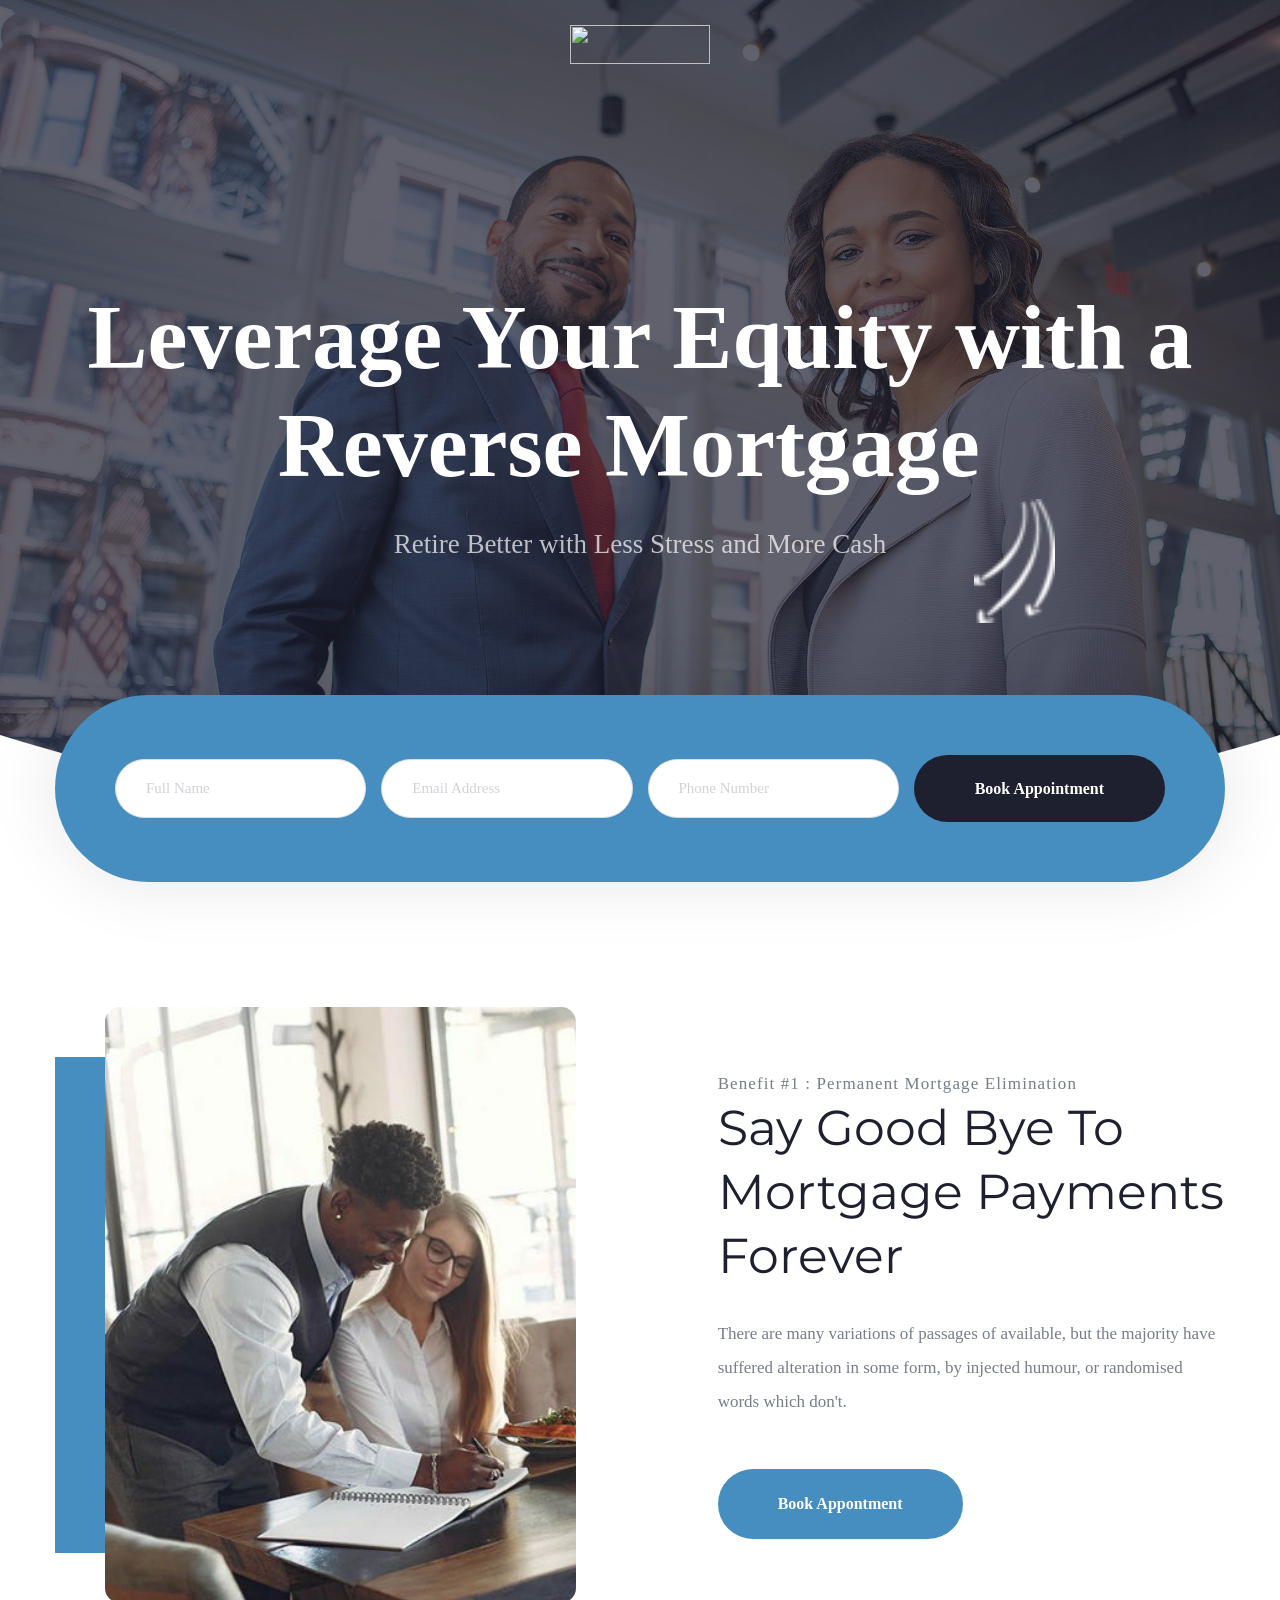
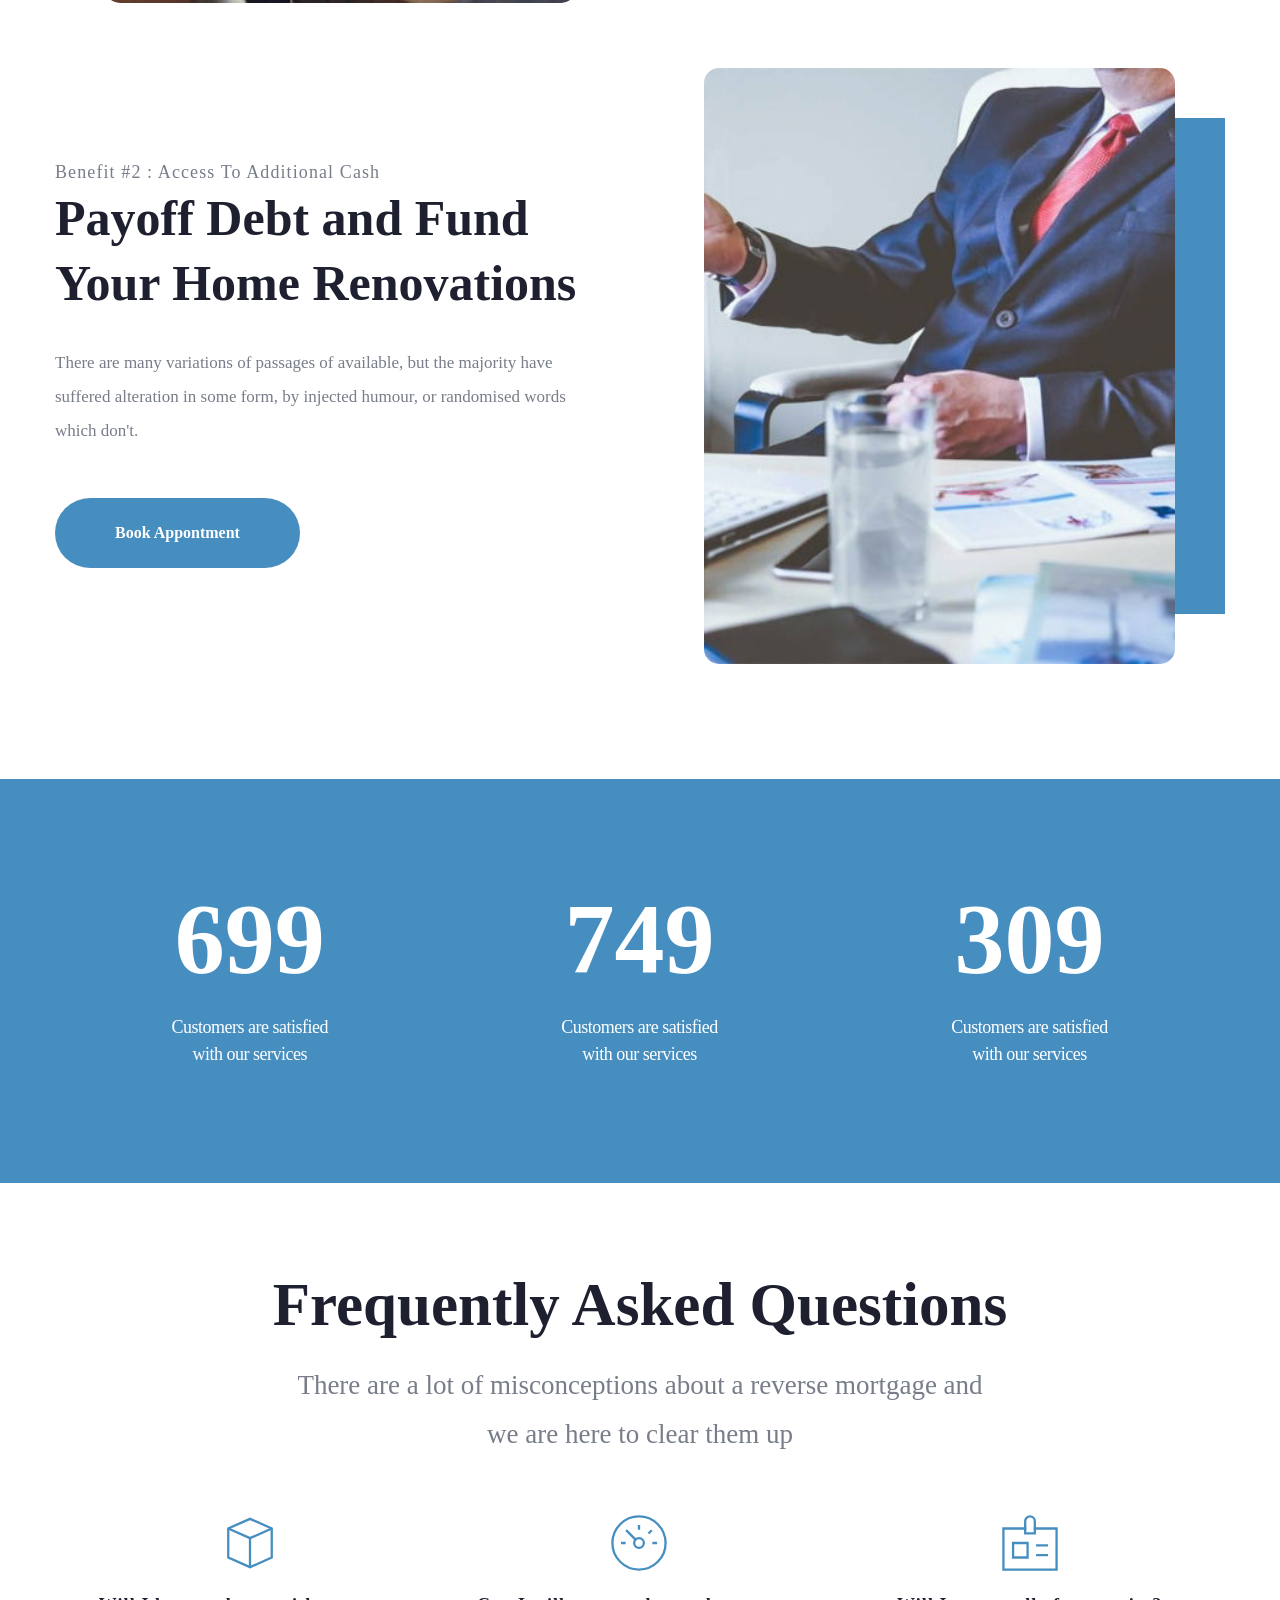
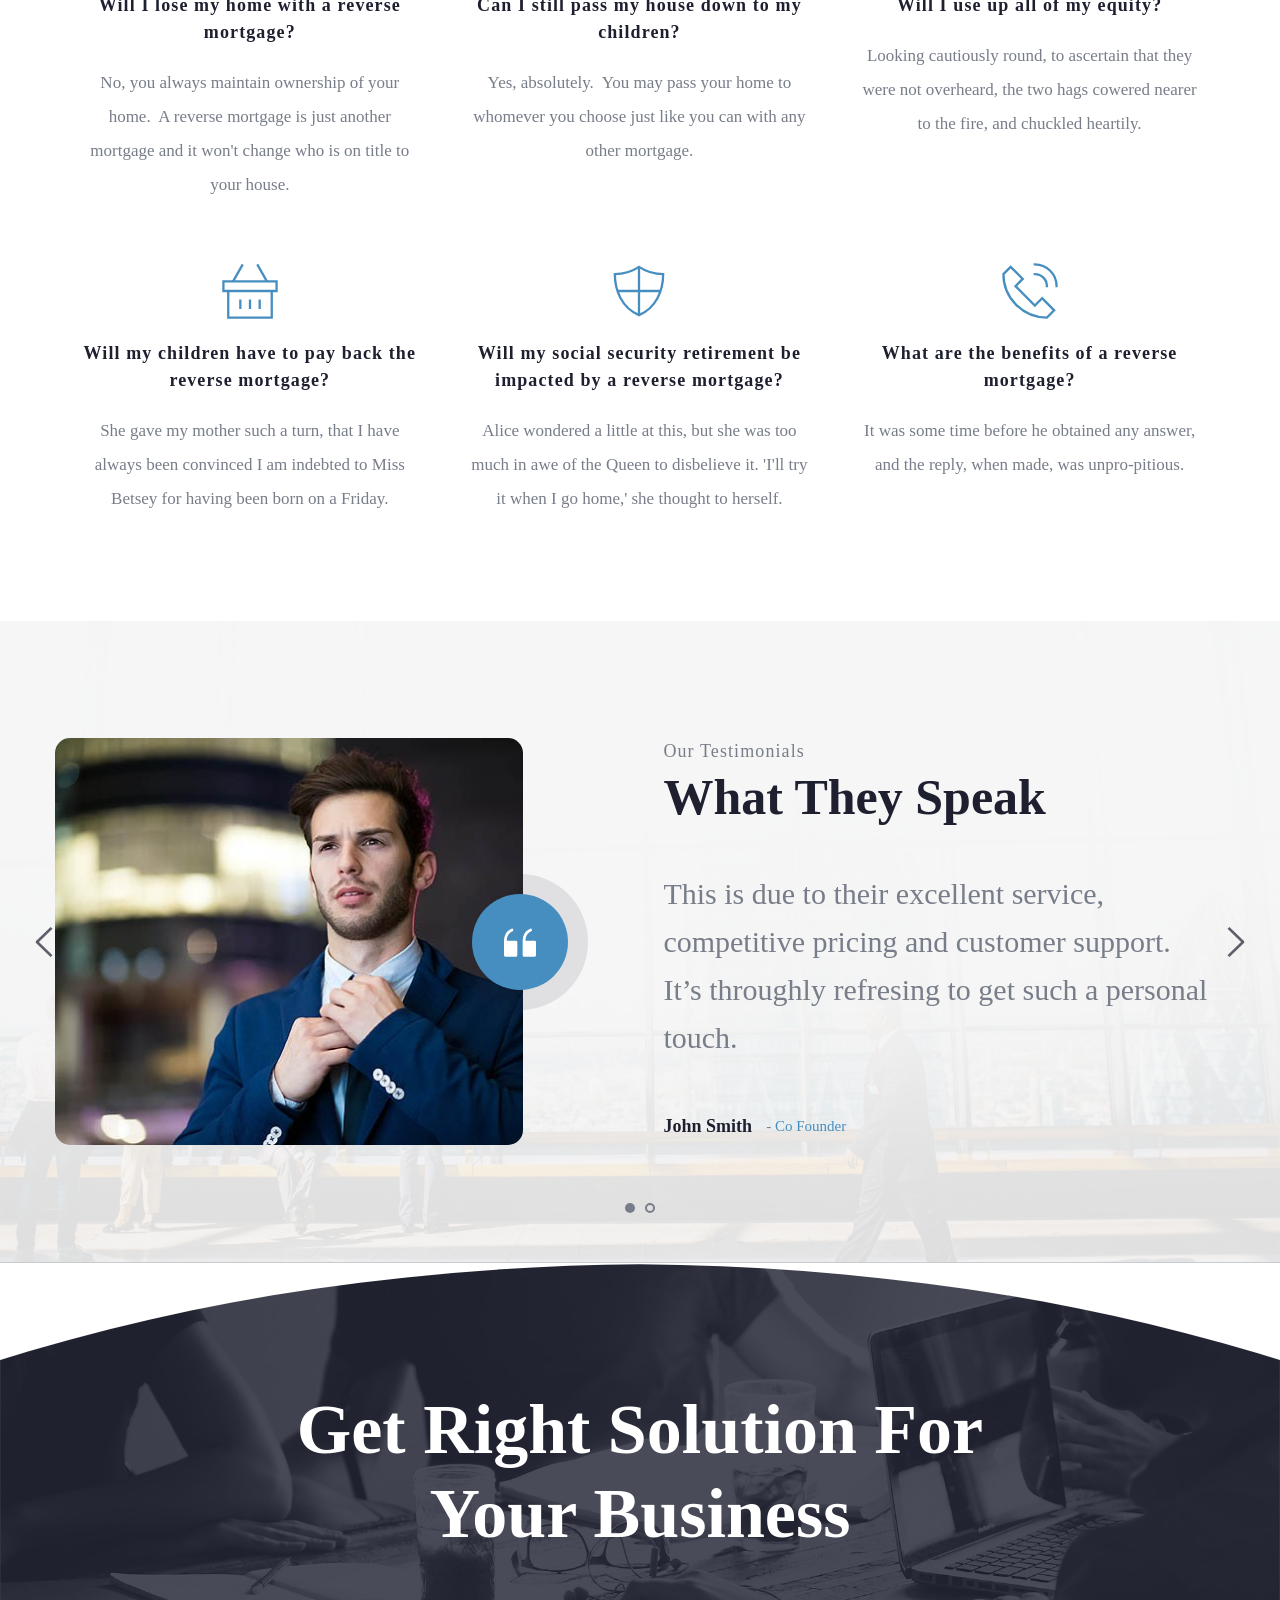
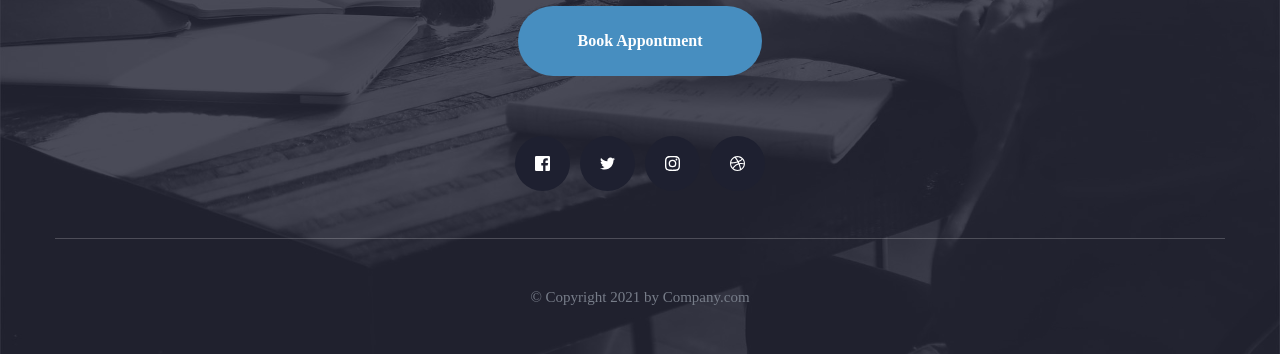
==== index.html @ a340b65c "Reverse Mortgage Denver" ====
<!DOCTYPE html><html lang="en"><head><meta charset="utf-8" /><meta property="og:site_name" content="" /><meta property="og:title" content="Home" /><meta name="twitter:title" content="Home" /><meta property="og:description" content="" /><meta name="twitter:description" content="" /><meta property="og:type" content="website" /><meta property="og:url" content="https://674fd96d9eb326d599418b2d--melodious-mochi-c70301.netlify.app" /><meta content="summary_large_image" name="twitter:card" /><title>Home</title><meta name="description" content="" /><link rel="canonical" href="https://674fd96d9eb326d599418b2d--melodious-mochi-c70301.netlify.app" /><link rel="icon" href="https://cloud-1de12d.b-cdn.net/media/iW=32&iH=any/8264276118977b880e49d683d6806968.png" sizes="32x32"/><link rel="icon" href="https://cloud-1de12d.b-cdn.net/media/iW=192&iH=any/8264276118977b880e49d683d6806968.png" sizes="192x192"/><link rel="apple-touch-icon-precomposed" href="https://cloud-1de12d.b-cdn.net/media/iW=180&iH=any/8264276118977b880e49d683d6806968.png"/><meta name="viewport" content="width=device-width, initial-scale=1"><link class="brz-link brz-link-bunny-fonts-prefetch" rel="dns-prefetch" href="//fonts.bunny.net"><link class="brz-link brz-link-bunny-fonts-preconnect" rel="preconnect" href="https://fonts.bunny.net/" crossorigin><link class="brz-link brz-link-cdn-preconnect" rel="preconnect" href="https://cloud-1de12d.b-cdn.net" crossorigin><link href="https://fonts.bunny.net/css?family=Lato:100,100italic,300,300italic,regular,italic,700,700italic,900,900italic|Montserrat:100,100italic,200,200italic,300,300italic,regular,italic,500,500italic,600,600italic,700,700italic,800,800italic,900,900italic&subset=arabic,bengali,cyrillic,cyrillic-ext,devanagari,greek,greek-ext,gujarati,hebrew,khmer,korean,latin-ext,tamil,telugu,thai,vietnamese&display=swap" class="brz-link brz-link-google" type="text/css" rel="stylesheet"/><link href="assets/608add3cbdb70f5ef09ca4db65985742.css 1x, assets/f2d9822569ae426384419182454f0c91.x-empty 2xassets/addc060de745e270d25a55f4c1ed0ead.x-empty 3xassets/e589f506ff4a41924a38f18340b8ae8a.x-empty 4xassets/390c1189edd3946ecaf02decdeb34dd9.x-empty 5xassets/3801898f2522cce1b1565f8a33d0622a.x-empty 6xassets/1888c066d5215032cdf801540351657e.x-empty 7xassets/6af6a0f396a326fc0a9a1425f76078ad.x-empty 8xassets/3bcd1eaa6eccfe164b8ecbfcd932279f.x-empty 9x" class="brz-link brz-link-upload" type="text/css" rel="stylesheet"/><link href="assets/9eaba34e32791440f4142823d2df1beb.css" class="brz-link brz-link-preview-lib" data-brz-group="group-1_2" rel="stylesheet"/><link href="assets/dfcc19ffbcc8a2a169a94c489a3ccc0d.css" class="brz-link brz-link-preview-pro" rel="stylesheet"/><style class="brz-style">.brz .brz-css-zDBMh {z-index: auto;margin: 0;}
.brz .brz-css-zDBMh.brz-section .brz-section__content {min-height: auto;display: flex;}
.brz .brz-css-zDBMh .brz-container {justify-content: center;}
.brz .brz-css-zDBMh > .slick-slider > .brz-slick-slider__dots {color: rgba(0,0,0,1);}
.brz .brz-css-zDBMh > .slick-slider > .brz-slick-slider__arrow {color: rgba(0,0,0,.7);}
@media (min-width:991px) {.brz .brz-css-zDBMh {display: block;}}
@media (max-width:991px) and (min-width:768px) {.brz .brz-css-zDBMh {z-index: auto;margin: 0;}
	.brz .brz-css-zDBMh.brz-section .brz-section__content {min-height: auto;display: flex;}
	.brz .brz-css-zDBMh .brz-container {justify-content: center;}
	.brz .brz-css-zDBMh > .slick-slider > .brz-slick-slider__dots {color: rgba(0,0,0,1);}
	.brz .brz-css-zDBMh > .slick-slider > .brz-slick-slider__arrow {color: rgba(0,0,0,.7);}}
@media (max-width:991px) and (min-width:768px) {.brz .brz-css-zDBMh {display: block;}}
@media (max-width:767px) {.brz .brz-css-zDBMh {z-index: auto;margin: 0;}
	.brz .brz-css-zDBMh.brz-section .brz-section__content {min-height: auto;display: flex;}
	.brz .brz-css-zDBMh .brz-container {justify-content: center;}
	.brz .brz-css-zDBMh > .slick-slider > .brz-slick-slider__dots {color: rgba(0,0,0,1);}
	.brz .brz-css-zDBMh > .slick-slider > .brz-slick-slider__arrow {color: rgba(0,0,0,.7);}}
@media (max-width:767px) {.brz .brz-css-zDBMh {display: block;}}
.brz .brz-css-hJflK {z-index: 100;}
@media (max-width:991px) and (min-width:768px) {.brz .brz-css-hJflK {z-index: 100;}}
@media (max-width:767px) {.brz .brz-css-hJflK {z-index: 100;}}
.brz .brz-css-feuIt {padding: 75px 0px 75px 0px;}
.brz .brz-css-feuIt > .brz-bg {border: 0px solid rgba(102,115,141,0);border-radius: 0px;mix-blend-mode: normal;}
.brz .brz-css-feuIt > .brz-bg > .brz-bg-image {background-image: none;filter: none;display: block;background-size: cover;background-repeat: no-repeat;-webkit-mask-image: none;mask-image: none;}
.brz .brz-css-feuIt > .brz-bg > .brz-bg-image:after {content: "";background-image: none;}
.brz .brz-css-feuIt > .brz-bg > .brz-bg-color {background-color: rgba(0,0,0,0);background-image: none;-webkit-mask-image: none;mask-image: none;}
.brz .brz-css-feuIt > .brz-bg > .brz-bg-map {filter: none;display: none;}
.brz .brz-css-feuIt > .brz-bg > .brz-bg-video {filter: none;display: none;}
.brz .brz-css-feuIt > .brz-bg > .brz-bg-shape__top {background-size: 100% 100px;height: 100px;transform: scale(1.02) rotateX(0deg) rotateY(0deg);z-index: auto;}
.brz .brz-css-feuIt > .brz-bg > .brz-bg-shape__top::after {background-image: none;-webkit-mask-image: none;background-size: 100% 100px;height: 100px;}
.brz .brz-css-feuIt > .brz-bg > .brz-bg-shape__bottom {background-size: 100% 100px;height: 100px;transform: scale(1.02) rotateX(-180deg) rotateY(-180deg);z-index: auto;}
.brz .brz-css-feuIt > .brz-bg > .brz-bg-shape__bottom::after {background-image: none;-webkit-mask-image: none;background-size: 100% 100px;height: 100px;}
.brz .brz-css-feuIt > .brz-bg > .brz-bg-slideshow  .brz-bg-slideshow-item {display: none;filter: none;background-position: 50% 50%;}
@media (min-width:991px) {.brz .brz-css-feuIt > .brz-bg {transition-duration: .5s;transition-property: filter,box-shadow,background,border-radius,border-color;}
	.brz .brz-css-feuIt > .brz-bg > .brz-bg-image {background-attachment: scroll;transition-duration: .5s;transition-property: filter,box-shadow,background,border-radius,border-color;}
	.brz .brz-css-feuIt > .brz-bg > .brz-bg-color {transition-duration: .5s;transition-property: filter,box-shadow,background,border-radius,border-color;}
	.brz .brz-css-feuIt > .brz-bg > .brz-bg-map {transition-duration: .5s;transition-property: filter,box-shadow,background,border-radius,border-color;}
	.brz .brz-css-feuIt > .brz-bg > .brz-bg-video {transition-duration: .5s;transition-property: filter,box-shadow,background,border-radius,border-color;}}
@media (max-width:991px) and (min-width:768px) {.brz .brz-css-feuIt {padding: 50px 15px 50px 15px;}
	.brz .brz-css-feuIt > .brz-bg {border: 0px solid rgba(102,115,141,0);border-radius: 0px;mix-blend-mode: normal;}
	.brz .brz-css-feuIt > .brz-bg > .brz-bg-image {background-image: none;filter: none;display: block;background-size: cover;background-repeat: no-repeat;-webkit-mask-image: none;mask-image: none;}
	.brz .brz-css-feuIt > .brz-bg > .brz-bg-image:after {content: "";background-image: none;}
	.brz .brz-css-feuIt > .brz-bg > .brz-bg-color {background-color: rgba(0,0,0,0);background-image: none;-webkit-mask-image: none;mask-image: none;}
	.brz .brz-css-feuIt > .brz-bg > .brz-bg-map {filter: none;display: none;}
	.brz .brz-css-feuIt > .brz-bg > .brz-bg-video {filter: none;display: none;}
	.brz .brz-css-feuIt > .brz-bg > .brz-bg-shape__top {background-size: 100% 100px;height: 100px;transform: scale(1.02) rotateX(0deg) rotateY(0deg);z-index: auto;}
	.brz .brz-css-feuIt > .brz-bg > .brz-bg-shape__top::after {background-image: none;-webkit-mask-image: none;background-size: 100% 100px;height: 100px;}
	.brz .brz-css-feuIt > .brz-bg > .brz-bg-shape__bottom {background-size: 100% 100px;height: 100px;transform: scale(1.02) rotateX(-180deg) rotateY(-180deg);z-index: auto;}
	.brz .brz-css-feuIt > .brz-bg > .brz-bg-shape__bottom::after {background-image: none;-webkit-mask-image: none;background-size: 100% 100px;height: 100px;}
	.brz .brz-css-feuIt > .brz-bg > .brz-bg-slideshow  .brz-bg-slideshow-item {display: none;filter: none;background-position: 50% 50%;}}
@media (max-width:991px) and (min-width:768px) {.brz .brz-css-feuIt > .brz-bg {transition-duration: .5s;transition-property: filter,box-shadow,background,border-radius,border-color;}
	.brz .brz-css-feuIt > .brz-bg > .brz-bg-image {transition-duration: .5s;transition-property: filter,box-shadow,background,border-radius,border-color;}
	.brz .brz-css-feuIt > .brz-bg > .brz-bg-color {transition-duration: .5s;transition-property: filter,box-shadow,background,border-radius,border-color;}
	.brz .brz-css-feuIt > .brz-bg > .brz-bg-map {transition-duration: .5s;transition-property: filter,box-shadow,background,border-radius,border-color;}
	.brz .brz-css-feuIt > .brz-bg > .brz-bg-video {transition-duration: .5s;transition-property: filter,box-shadow,background,border-radius,border-color;}}
@media (max-width:767px) {.brz .brz-css-feuIt {padding: 25px 15px 25px 15px;}
	.brz .brz-css-feuIt > .brz-bg {border: 0px solid rgba(102,115,141,0);border-radius: 0px;mix-blend-mode: normal;}
	.brz .brz-css-feuIt > .brz-bg > .brz-bg-image {background-image: none;filter: none;display: block;background-size: cover;background-repeat: no-repeat;-webkit-mask-image: none;mask-image: none;}
	.brz .brz-css-feuIt > .brz-bg > .brz-bg-image:after {content: "";background-image: none;}
	.brz .brz-css-feuIt > .brz-bg > .brz-bg-color {background-color: rgba(0,0,0,0);background-image: none;-webkit-mask-image: none;mask-image: none;}
	.brz .brz-css-feuIt > .brz-bg > .brz-bg-map {filter: none;display: none;}
	.brz .brz-css-feuIt > .brz-bg > .brz-bg-video {filter: none;display: none;}
	.brz .brz-css-feuIt > .brz-bg > .brz-bg-shape__top {background-size: 100% 100px;height: 100px;transform: scale(1.02) rotateX(0deg) rotateY(0deg);z-index: auto;}
	.brz .brz-css-feuIt > .brz-bg > .brz-bg-shape__top::after {background-image: none;-webkit-mask-image: none;background-size: 100% 100px;height: 100px;}
	.brz .brz-css-feuIt > .brz-bg > .brz-bg-shape__bottom {background-size: 100% 100px;height: 100px;transform: scale(1.02) rotateX(-180deg) rotateY(-180deg);z-index: auto;}
	.brz .brz-css-feuIt > .brz-bg > .brz-bg-shape__bottom::after {background-image: none;-webkit-mask-image: none;background-size: 100% 100px;height: 100px;}
	.brz .brz-css-feuIt > .brz-bg > .brz-bg-slideshow  .brz-bg-slideshow-item {display: none;filter: none;background-position: 50% 50%;}}
@media (max-width:767px) {.brz .brz-css-feuIt > .brz-bg {transition-duration: .5s;transition-property: filter,box-shadow,background,border-radius,border-color;}
	.brz .brz-css-feuIt > .brz-bg > .brz-bg-image {transition-duration: .5s;transition-property: filter,box-shadow,background,border-radius,border-color;}
	.brz .brz-css-feuIt > .brz-bg > .brz-bg-color {transition-duration: .5s;transition-property: filter,box-shadow,background,border-radius,border-color;}
	.brz .brz-css-feuIt > .brz-bg > .brz-bg-map {transition-duration: .5s;transition-property: filter,box-shadow,background,border-radius,border-color;}
	.brz .brz-css-feuIt > .brz-bg > .brz-bg-video {transition-duration: .5s;transition-property: filter,box-shadow,background,border-radius,border-color;}}
.brz .brz-css-uc_wk {padding: 15px 0px 15px 0px;}
@media (max-width:991px) and (min-width:768px) {.brz .brz-css-uc_wk {padding: 15px;}}
@media (max-width:767px) {.brz .brz-css-uc_wk {padding: 25px 15px 25px 15px;}}
.brz .brz-css-tRG0M {border: 0px solid transparent;}
@media (min-width:991px) {.brz .brz-css-tRG0M {max-width: calc(1 * var(--brz-section-container-max-width,1170px));}}
@media (max-width:991px) and (min-width:768px) {.brz .brz-css-tRG0M {border: 0px solid transparent;}}
@media (max-width:991px) and (min-width:768px) {.brz .brz-css-tRG0M {max-width: 100%;}}
@media (max-width:767px) {.brz .brz-css-tRG0M {border: 0px solid transparent;}}
@media (max-width:767px) {.brz .brz-css-tRG0M {max-width: 100%;}}
.brz .brz-css-j35CG {padding: 0;margin: 10px 0px 10px 0px;justify-content: center;position: relative;}
.brz .brz-css-j35CG .brz-wrapper-transform {transform: none;}
@media (min-width:991px) {.brz .brz-css-j35CG {display: flex;z-index: auto;position: relative;}}
@media (max-width:991px) and (min-width:768px) {.brz .brz-css-j35CG {padding: 0;margin: 10px 0px 10px 0px;justify-content: center;position: relative;}
	.brz .brz-css-j35CG .brz-wrapper-transform {transform: none;}}
@media (max-width:991px) and (min-width:768px) {.brz .brz-css-j35CG {display: flex;z-index: auto;position: relative;}}
@media (max-width:767px) {.brz .brz-css-j35CG {padding: 0;margin: 10px 0px 10px 0px;justify-content: center;position: relative;}
	.brz .brz-css-j35CG .brz-wrapper-transform {transform: none;}}
@media (max-width:767px) {.brz .brz-css-j35CG {display: flex;z-index: auto;position: relative;}}
.brz .brz-css-qLn7K:not(.brz-image--hovered) {max-width: 12%;}
.brz .brz-css-qLn7K {height: auto;box-shadow: none;border: 0px solid rgba(102,115,141,0);border-radius: 0px;}
.brz .brz-css-qLn7K .brz-picture:after {box-shadow: none;background-color: rgba(255,255,255,0);background-image: none;border-radius: 0px;}
.brz .brz-css-qLn7K .brz-picture {filter: none;-webkit-mask-image: none;mask-image: none;}
@media (min-width:991px) {.brz .brz-css-qLn7K {transition-duration: .5s;transition-property: filter,box-shadow,background,border-radius,border-color;}
	.brz .brz-css-qLn7K .brz-picture:after {transition-duration: .5s;transition-property: filter,box-shadow,background,border-radius,border-color;}
	.brz .brz-css-qLn7K .brz-picture {transition-duration: .5s;transition-property: filter,box-shadow,background,border-radius,border-color;}}
@media (max-width:991px) and (min-width:768px) {.brz .brz-css-qLn7K:not(.brz-image--hovered) {max-width: 17%;}
	.brz .brz-css-qLn7K {height: auto;box-shadow: none;border: 0px solid rgba(102,115,141,0);border-radius: 0px;}
	.brz .brz-css-qLn7K .brz-picture:after {box-shadow: none;background-color: rgba(255,255,255,0);background-image: none;border-radius: 0px;}
	.brz .brz-css-qLn7K .brz-picture {filter: none;-webkit-mask-image: none;mask-image: none;}}
@media (max-width:991px) and (min-width:768px) {.brz .brz-css-qLn7K {transition-duration: .5s;transition-property: filter,box-shadow,background,border-radius,border-color;}
	.brz .brz-css-qLn7K .brz-picture:after {transition-duration: .5s;transition-property: filter,box-shadow,background,border-radius,border-color;}
	.brz .brz-css-qLn7K .brz-picture {transition-duration: .5s;transition-property: filter,box-shadow,background,border-radius,border-color;}}
@media (max-width:767px) {.brz .brz-css-qLn7K:not(.brz-image--hovered) {max-width: 30%;}
	.brz .brz-css-qLn7K {height: auto;box-shadow: none;border: 0px solid rgba(102,115,141,0);border-radius: 0px;}
	.brz .brz-css-qLn7K .brz-picture:after {box-shadow: none;background-color: rgba(255,255,255,0);background-image: none;border-radius: 0px;}
	.brz .brz-css-qLn7K .brz-picture {filter: none;-webkit-mask-image: none;mask-image: none;}}
@media (max-width:767px) {.brz .brz-css-qLn7K {transition-duration: .5s;transition-property: filter,box-shadow,background,border-radius,border-color;}
	.brz .brz-css-qLn7K .brz-picture:after {transition-duration: .5s;transition-property: filter,box-shadow,background,border-radius,border-color;}
	.brz .brz-css-qLn7K .brz-picture {transition-duration: .5s;transition-property: filter,box-shadow,background,border-radius,border-color;}}
.brz .brz-css-rGYnq.brz-hover-animation__container {max-width: 12%;}
@media (max-width:991px) and (min-width:768px) {.brz .brz-css-rGYnq.brz-hover-animation__container {max-width: 17%;}}
@media (max-width:767px) {.brz .brz-css-rGYnq.brz-hover-animation__container {max-width: 30%;}}
.brz .brz-css-eJyCm {padding-top: 27.5997%;}
.brz .brz-css-eJyCm > .brz-img {position: absolute;width: 100%;}
@media (max-width:991px) and (min-width:768px) {.brz .brz-css-eJyCm {padding-top: 26.8765%;}
	.brz .brz-css-eJyCm > .brz-img {position: absolute;width: 100%;}}
@media (max-width:767px) {.brz .brz-css-eJyCm {padding-top: 26.9535%;}
	.brz .brz-css-eJyCm > .brz-img {position: absolute;width: 100%;}}
.brz .brz-css-zQQR2 {margin: -7% 0px 0px 0px;}
@media (max-width:991px) and (min-width:768px) {.brz .brz-css-zQQR2 {margin: -11% 0px 0px 0px;}}
@media (max-width:767px) {.brz .brz-css-zQQR2 {margin: -24% 0px 0px 0px;}}
.brz .brz-css-rTVwk {padding: 15px 0px 0px 0px;}
.brz .brz-css-rTVwk > .brz-bg > .brz-bg-image {background-image: url("assets/img/e0674984a1ef534207c116d9c4419426.jpg");background-position: 50% 50%;}
.brz .brz-css-rTVwk > .brz-bg > .brz-bg-image:after {content: "";background-image: url("assets/img/e0674984a1ef534207c116d9c4419426.jpg");}
.brz .brz-css-rTVwk > .brz-bg > .brz-bg-color {background-color: rgba(var(--brz-global-color2),.7);}
.brz .brz-css-rTVwk > .brz-bg > .brz-bg-shape__bottom::after {background-color: rgba(var(--brz-global-color8),1);-webkit-mask-image: url("[data-uri]");-webkit-mask-size: 100% 100%;}
@media (max-width:991px) and (min-width:768px) {.brz .brz-css-rTVwk {padding: 15px 15px 50px 15px;}
	.brz .brz-css-rTVwk > .brz-bg > .brz-bg-image {background-image: url("assets/img/e0674984a1ef534207c116d9c4419426.jpg");background-position: 50% 50%;}
	.brz .brz-css-rTVwk > .brz-bg > .brz-bg-image:after {content: "";background-image: url("assets/img/e0674984a1ef534207c116d9c4419426.jpg");}
	.brz .brz-css-rTVwk > .brz-bg > .brz-bg-color {background-color: rgba(var(--brz-global-color2),.7);}
	.brz .brz-css-rTVwk > .brz-bg > .brz-bg-shape__bottom::after {background-color: rgba(var(--brz-global-color8),1);-webkit-mask-image: url("[data-uri]");-webkit-mask-size: 100% 100%;}}
@media (max-width:767px) {.brz .brz-css-rTVwk {padding: 15px 15px 0px 15px;}
	.brz .brz-css-rTVwk > .brz-bg > .brz-bg-image {background-image: url("assets/img/e0674984a1ef534207c116d9c4419426.jpg");background-position: 59% 54%;}
	.brz .brz-css-rTVwk > .brz-bg > .brz-bg-image:after {content: "";background-image: url("assets/img/e0674984a1ef534207c116d9c4419426.jpg");}
	.brz .brz-css-rTVwk > .brz-bg > .brz-bg-color {background-color: rgba(var(--brz-global-color2),.7);}
	.brz .brz-css-rTVwk > .brz-bg > .brz-bg-shape__bottom::after {background-color: rgba(var(--brz-global-color8),1);-webkit-mask-image: url("[data-uri]");-webkit-mask-size: 100% 100%;}}
.brz .brz-css-v83sD {margin: 0;}
@media (max-width:991px) and (min-width:768px) {.brz .brz-css-v83sD {margin: 0;}}
@media (max-width:767px) {.brz .brz-css-v83sD {margin: 0;}}
.brz .brz-css-lsg3T {height: 50px;}
@media (max-width:991px) and (min-width:768px) {.brz .brz-css-lsg3T {height: 50px;}}
@media (max-width:767px) {.brz .brz-css-lsg3T {height: 50px;}}
.brz .brz-css-ja0dq {height: 260px;}
@media (max-width:991px) and (min-width:768px) {.brz .brz-css-ja0dq {height: 150px;}}
@media (max-width:767px) {.brz .brz-css-ja0dq {height: 160px;}}
.brz .brz-css-q3p4F {margin: 10px 0px 10px 0px;}
@media (max-width:991px) and (min-width:768px) {.brz .brz-css-q3p4F {margin: 10px 0px 10px 0px;}}
@media (max-width:767px) {.brz .brz-css-q3p4F {margin: 0;}}
.brz .brz-css-v1bVO {width: 100%;mix-blend-mode: normal;}
@media (max-width:991px) and (min-width:768px) {.brz .brz-css-v1bVO {width: 100%;mix-blend-mode: normal;}}
@media (max-width:767px) {.brz .brz-css-v1bVO {width: 100%;mix-blend-mode: normal;}}
.brz .brz-css-wIFAF {margin-top: 0px !important;margin-bottom: 0px !important;text-align: center !important;font-family: var(--brz-heading1fontfamily,initial) !important;font-size: var(--brz-heading1fontsize,initial);line-height: var(--brz-heading1lineheight,initial);font-weight: var(--brz-heading1fontweight,initial);font-weight: var(--brz-heading1bold,initial);letter-spacing: var(--brz-heading1letterspacing,initial);font-variation-settings: var(--brz-heading1fontvariation,initial);font-style: var(--brz-heading1italic,initial);text-decoration: var(--brz-heading1textdecoration,initial) !important;text-transform: var(--brz-heading1texttransform,initial) !important;}
@media (max-width:991px) and (min-width:768px) {.brz .brz-css-wIFAF {margin-top: 0px !important;margin-bottom: 0px !important;text-align: center !important;font-family: var(--brz-heading1fontfamily,initial) !important;font-size: var(--brz-heading1tabletfontsize,initial);line-height: var(--brz-heading1tabletlineheight,initial);font-weight: var(--brz-heading1tabletfontweight,initial);font-weight: var(--brz-heading1tabletbold,initial);letter-spacing: var(--brz-heading1tabletletterspacing,initial);font-variation-settings: var(--brz-heading1tabletfontvariation,initial);font-style: var(--brz-heading1tabletitalic,initial);text-decoration: var(--brz-heading1tablettextdecoration,initial) !important;text-transform: var(--brz-heading1tablettexttransform,initial) !important;}}
@media (max-width:767px) {.brz .brz-css-wIFAF {margin-top: 0px !important;margin-bottom: 0px !important;text-align: center !important;font-family: var(--brz-heading1fontfamily,initial) !important;font-size: var(--brz-heading1mobilefontsize,initial);line-height: var(--brz-heading1mobilelineheight,initial);font-weight: var(--brz-heading1mobilefontweight,initial);font-weight: var(--brz-heading1mobilebold,initial);letter-spacing: var(--brz-heading1mobileletterspacing,initial);font-variation-settings: var(--brz-heading1mobilefontvariation,initial);font-style: var(--brz-heading1mobileitalic,initial);text-decoration: var(--brz-heading1mobiletextdecoration,initial) !important;text-transform: var(--brz-heading1mobiletexttransform,initial) !important;}}
.brz .brz-css-s4ID2 {margin: 0;z-index: auto;align-items: flex-start;}
.brz .brz-css-s4ID2 > .brz-bg {border: 0px solid rgba(102,115,141,0);border-radius: 0px;box-shadow: none;max-width: 100%;mix-blend-mode: normal;}
.brz .brz-css-s4ID2 > .brz-bg > .brz-bg-image {background-image: none;filter: none;display: block;background-size: cover;background-repeat: no-repeat;-webkit-mask-image: none;mask-image: none;}
.brz .brz-css-s4ID2 > .brz-bg > .brz-bg-image:after {content: "";background-image: none;}
.brz .brz-css-s4ID2 > .brz-bg > .brz-bg-color {background-color: rgba(0,0,0,0);background-image: none;-webkit-mask-image: none;mask-image: none;}
.brz .brz-css-s4ID2 > .brz-bg > .brz-bg-map {filter: none;display: none;}
.brz .brz-css-s4ID2 > .brz-bg > .brz-bg-video {filter: none;display: none;}
.brz .brz-css-s4ID2 > .brz-row {border: 0px solid transparent;}
@media (min-width:991px) {.brz .brz-css-s4ID2 {min-height: auto;display: flex;}
	.brz .brz-css-s4ID2 > .brz-bg {transition-duration: .5s;transition-property: filter,box-shadow,background,border-radius,border-color;}
	.brz .brz-css-s4ID2 > .brz-bg > .brz-bg-image {transition-duration: .5s;transition-property: filter,box-shadow,background,border-radius,border-color;}
	.brz .brz-css-s4ID2 > .brz-bg > .brz-bg-color {transition-duration: .5s;transition-property: filter,box-shadow,background,border-radius,border-color;}
	.brz .brz-css-s4ID2 > .brz-bg > .brz-bg-video {transition-duration: .5s;transition-property: filter,box-shadow,background,border-radius,border-color;}
	.brz .brz-css-s4ID2 > .brz-row {transition-duration: .5s;transition-property: filter,box-shadow,background,border-radius,border-color;}}
@media (max-width:991px) and (min-width:768px) {.brz .brz-css-s4ID2 {margin: 0;z-index: auto;align-items: flex-start;}
	.brz .brz-css-s4ID2 > .brz-bg {border: 0px solid rgba(102,115,141,0);border-radius: 0px;box-shadow: none;max-width: 100%;mix-blend-mode: normal;}
	.brz .brz-css-s4ID2 > .brz-bg > .brz-bg-image {background-image: none;filter: none;display: block;background-size: cover;background-repeat: no-repeat;-webkit-mask-image: none;mask-image: none;}
	.brz .brz-css-s4ID2 > .brz-bg > .brz-bg-image:after {content: "";background-image: none;}
	.brz .brz-css-s4ID2 > .brz-bg > .brz-bg-color {background-color: rgba(0,0,0,0);background-image: none;-webkit-mask-image: none;mask-image: none;}
	.brz .brz-css-s4ID2 > .brz-bg > .brz-bg-map {filter: none;display: none;}
	.brz .brz-css-s4ID2 > .brz-bg > .brz-bg-video {filter: none;display: none;}
	.brz .brz-css-s4ID2 > .brz-row {border: 0px solid transparent;}}
@media (max-width:991px) and (min-width:768px) {.brz .brz-css-s4ID2 {min-height: auto;display: flex;}
	.brz .brz-css-s4ID2 > .brz-bg {transition-duration: .5s;transition-property: filter,box-shadow,background,border-radius,border-color;}
	.brz .brz-css-s4ID2 > .brz-bg > .brz-bg-image {transition-duration: .5s;transition-property: filter,box-shadow,background,border-radius,border-color;}
	.brz .brz-css-s4ID2 > .brz-bg > .brz-bg-color {transition-duration: .5s;transition-property: filter,box-shadow,background,border-radius,border-color;}
	.brz .brz-css-s4ID2 > .brz-bg > .brz-bg-video {transition-duration: .5s;transition-property: filter,box-shadow,background,border-radius,border-color;}
	.brz .brz-css-s4ID2 > .brz-row {flex-direction: row;flex-wrap: wrap;justify-content: flex-start;transition-duration: .5s;transition-property: filter,box-shadow,background,border-radius,border-color;}}
@media (max-width:767px) {.brz .brz-css-s4ID2 {margin: 0;z-index: auto;align-items: flex-start;}
	.brz .brz-css-s4ID2 > .brz-bg {border: 0px solid rgba(102,115,141,0);border-radius: 0px;box-shadow: none;max-width: 100%;mix-blend-mode: normal;}
	.brz .brz-css-s4ID2 > .brz-bg > .brz-bg-image {background-image: none;filter: none;display: block;background-size: cover;background-repeat: no-repeat;-webkit-mask-image: none;mask-image: none;}
	.brz .brz-css-s4ID2 > .brz-bg > .brz-bg-image:after {content: "";background-image: none;}
	.brz .brz-css-s4ID2 > .brz-bg > .brz-bg-color {background-color: rgba(0,0,0,0);background-image: none;-webkit-mask-image: none;mask-image: none;}
	.brz .brz-css-s4ID2 > .brz-bg > .brz-bg-map {filter: none;display: none;}
	.brz .brz-css-s4ID2 > .brz-bg > .brz-bg-video {filter: none;display: none;}
	.brz .brz-css-s4ID2 > .brz-row {border: 0px solid transparent;}}
@media (max-width:767px) {.brz .brz-css-s4ID2 {min-height: auto;display: flex;}
	.brz .brz-css-s4ID2 > .brz-bg {transition-duration: .5s;transition-property: filter,box-shadow,background,border-radius,border-color;}
	.brz .brz-css-s4ID2 > .brz-bg > .brz-bg-image {transition-duration: .5s;transition-property: filter,box-shadow,background,border-radius,border-color;}
	.brz .brz-css-s4ID2 > .brz-bg > .brz-bg-color {transition-duration: .5s;transition-property: filter,box-shadow,background,border-radius,border-color;}
	.brz .brz-css-s4ID2 > .brz-bg > .brz-bg-video {transition-duration: .5s;transition-property: filter,box-shadow,background,border-radius,border-color;}
	.brz .brz-css-s4ID2 > .brz-row {flex-direction: row;flex-wrap: wrap;justify-content: flex-start;transition-duration: .5s;transition-property: filter,box-shadow,background,border-radius,border-color;}}
.brz .brz-css-wjXqk {padding: 10px;max-width: 100%;}
@media (max-width:991px) and (min-width:768px) {.brz .brz-css-wjXqk {padding: 0;max-width: 100%;}}
@media (max-width:767px) {.brz .brz-css-wjXqk {padding: 0;max-width: 100%;}}
.brz .brz-css-kPulf {padding: 0;}
@media (max-width:991px) and (min-width:768px) {.brz .brz-css-kPulf {padding: 0;}}
@media (max-width:767px) {.brz .brz-css-kPulf {padding: 0;}}
.brz .brz-css-aQTls {z-index: auto;flex: 1 1 50%;max-width: 50%;justify-content: flex-start;}
.brz .brz-css-aQTls .brz-columns__scroll-effect {justify-content: flex-start;}
.brz .brz-css-aQTls > .brz-bg {border: 0px solid rgba(102,115,141,0);border-radius: 0px;box-shadow: none;margin: 0;mix-blend-mode: normal;}
.brz .brz-css-aQTls > .brz-bg > .brz-bg-image {background-image: none;filter: none;display: block;background-size: cover;background-repeat: no-repeat;-webkit-mask-image: none;mask-image: none;}
.brz .brz-css-aQTls > .brz-bg > .brz-bg-image:after {content: "";background-image: none;}
.brz .brz-css-aQTls > .brz-bg > .brz-bg-color {background-color: rgba(0,0,0,0);background-image: none;-webkit-mask-image: none;mask-image: none;}
.brz .brz-css-aQTls > .brz-bg > .brz-bg-map {filter: none;display: none;}
.brz .brz-css-aQTls > .brz-bg > .brz-bg-video {filter: none;display: none;}
@media (min-width:991px) {.brz .brz-css-aQTls > .brz-bg {transition-duration: .5s;transition-property: filter,box-shadow,background,border-radius,border-color;}
	.brz .brz-css-aQTls > .brz-bg > .brz-bg-image {transition-duration: .5s;transition-property: filter,box-shadow,background,border-radius,border-color;}
	.brz .brz-css-aQTls > .brz-bg > .brz-bg-color {transition-duration: .5s;transition-property: filter,box-shadow,background,border-radius,border-color;}}
@media (max-width:991px) and (min-width:768px) {.brz .brz-css-aQTls {z-index: auto;flex: 1 1 50%;max-width: 50%;justify-content: flex-start;}
	.brz .brz-css-aQTls .brz-columns__scroll-effect {justify-content: flex-start;}
	.brz .brz-css-aQTls > .brz-bg {border: 0px solid rgba(102,115,141,0);border-radius: 0px;box-shadow: none;margin: 0;mix-blend-mode: normal;}
	.brz .brz-css-aQTls > .brz-bg > .brz-bg-image {background-image: none;filter: none;display: block;background-size: cover;background-repeat: no-repeat;-webkit-mask-image: none;mask-image: none;}
	.brz .brz-css-aQTls > .brz-bg > .brz-bg-image:after {content: "";background-image: none;}
	.brz .brz-css-aQTls > .brz-bg > .brz-bg-color {background-color: rgba(0,0,0,0);background-image: none;-webkit-mask-image: none;mask-image: none;}
	.brz .brz-css-aQTls > .brz-bg > .brz-bg-map {filter: none;display: none;}
	.brz .brz-css-aQTls > .brz-bg > .brz-bg-video {filter: none;display: none;}}
@media (max-width:991px) and (min-width:768px) {.brz .brz-css-aQTls > .brz-bg {transition-duration: .5s;transition-property: filter,box-shadow,background,border-radius,border-color;}
	.brz .brz-css-aQTls > .brz-bg > .brz-bg-image {transition-duration: .5s;transition-property: filter,box-shadow,background,border-radius,border-color;}
	.brz .brz-css-aQTls > .brz-bg > .brz-bg-color {transition-duration: .5s;transition-property: filter,box-shadow,background,border-radius,border-color;}}
@media (max-width:767px) {.brz .brz-css-aQTls {z-index: auto;flex: 1 1 100%;max-width: 100%;justify-content: flex-start;}
	.brz .brz-css-aQTls .brz-columns__scroll-effect {justify-content: flex-start;}
	.brz .brz-css-aQTls > .brz-bg {border: 0px solid rgba(102,115,141,0);border-radius: 0px;box-shadow: none;margin: 10px 0px 10px 0px;mix-blend-mode: normal;}
	.brz .brz-css-aQTls > .brz-bg > .brz-bg-image {background-image: none;filter: none;display: block;background-size: cover;background-repeat: no-repeat;-webkit-mask-image: none;mask-image: none;}
	.brz .brz-css-aQTls > .brz-bg > .brz-bg-image:after {content: "";background-image: none;}
	.brz .brz-css-aQTls > .brz-bg > .brz-bg-color {background-color: rgba(0,0,0,0);background-image: none;-webkit-mask-image: none;mask-image: none;}
	.brz .brz-css-aQTls > .brz-bg > .brz-bg-map {filter: none;display: none;}
	.brz .brz-css-aQTls > .brz-bg > .brz-bg-video {filter: none;display: none;}}
@media (max-width:767px) {.brz .brz-css-aQTls > .brz-bg {transition-duration: .5s;transition-property: filter,box-shadow,background,border-radius,border-color;}
	.brz .brz-css-aQTls > .brz-bg > .brz-bg-image {transition-duration: .5s;transition-property: filter,box-shadow,background,border-radius,border-color;}
	.brz .brz-css-aQTls > .brz-bg > .brz-bg-color {transition-duration: .5s;transition-property: filter,box-shadow,background,border-radius,border-color;}}
.brz .brz-css-bOy4M {flex: 1 1 100%;max-width: 100%;}
@media (max-width:991px) and (min-width:768px) {.brz .brz-css-bOy4M {flex: 1 1 100%;max-width: 100%;}}
@media (max-width:767px) {.brz .brz-css-bOy4M {flex: 1 1 100%;max-width: 100%;}}
.brz .brz-css-c_Ypa {z-index: auto;margin: 0;border: 0px solid transparent;padding: 5px 15px 5px 15px;min-height: 100%;}
@media (min-width:991px) {.brz .brz-css-c_Ypa {display: flex;transition-duration: .5s;transition-property: filter,box-shadow,background,border-radius,border-color;}}
@media (max-width:991px) and (min-width:768px) {.brz .brz-css-c_Ypa {z-index: auto;margin: 0;border: 0px solid transparent;padding: 5px 15px 5px 15px;min-height: 100%;}}
@media (max-width:991px) and (min-width:768px) {.brz .brz-css-c_Ypa {display: flex;transition-duration: .5s;transition-property: filter,box-shadow,background,border-radius,border-color;}}
@media (max-width:767px) {.brz .brz-css-c_Ypa {z-index: auto;margin: 10px 0px 10px 0px;border: 0px solid transparent;padding: 0;min-height: 100%;}}
@media (max-width:767px) {.brz .brz-css-c_Ypa {display: flex;transition-duration: .5s;transition-property: filter,box-shadow,background,border-radius,border-color;}}
.brz .brz-css-njnVc {margin: 0;}
@media (max-width:991px) and (min-width:768px) {.brz .brz-css-njnVc {margin: 0;}}
@media (max-width:767px) {.brz .brz-css-njnVc {margin: 0;}}
.brz .brz-css-qjUz_ {margin-top: 5px !important;margin-bottom: 0px !important;text-align: center !important;font-family: var(--brz-subtitlefontfamily,initial) !important;font-size: var(--brz-subtitlefontsize,initial);line-height: var(--brz-subtitlelineheight,initial);font-weight: var(--brz-subtitlefontweight,initial);font-weight: var(--brz-subtitlebold,initial);letter-spacing: var(--brz-subtitleletterspacing,initial);font-variation-settings: var(--brz-subtitlefontvariation,initial);font-style: var(--brz-subtitleitalic,initial);text-decoration: var(--brz-subtitletextdecoration,initial) !important;text-transform: var(--brz-subtitletexttransform,initial) !important;}
@media (max-width:991px) and (min-width:768px) {.brz .brz-css-qjUz_ {margin-top: 5px !important;margin-bottom: 0px !important;text-align: center !important;font-family: var(--brz-subtitlefontfamily,initial) !important;font-size: var(--brz-subtitletabletfontsize,initial);line-height: var(--brz-subtitletabletlineheight,initial);font-weight: var(--brz-subtitletabletfontweight,initial);font-weight: var(--brz-subtitletabletbold,initial);letter-spacing: var(--brz-subtitletabletletterspacing,initial);font-variation-settings: var(--brz-subtitletabletfontvariation,initial);font-style: var(--brz-subtitletabletitalic,initial);text-decoration: var(--brz-subtitletablettextdecoration,initial) !important;text-transform: var(--brz-subtitletablettexttransform,initial) !important;}}
@media (max-width:767px) {.brz .brz-css-qjUz_ {margin-top: 5px !important;margin-bottom: 0px !important;text-align: center !important;font-family: var(--brz-subtitlefontfamily,initial) !important;font-size: var(--brz-subtitlemobilefontsize,initial);line-height: var(--brz-subtitlemobilelineheight,initial);font-weight: var(--brz-subtitlemobilefontweight,initial);font-weight: var(--brz-subtitlemobilebold,initial);letter-spacing: var(--brz-subtitlemobileletterspacing,initial);font-variation-settings: var(--brz-subtitlemobilefontvariation,initial);font-style: var(--brz-subtitlemobileitalic,initial);text-decoration: var(--brz-subtitlemobiletextdecoration,initial) !important;text-transform: var(--brz-subtitlemobiletexttransform,initial) !important;}}
.brz .brz-css-dbpsR {flex: 1 1 100%;max-width: 100%;}
@media (max-width:991px) and (min-width:768px) {.brz .brz-css-dbpsR {flex: 1 1 100%;max-width: 100%;}}
@media (max-width:991px) and (min-width:768px) {.brz .brz-css-dbpsR > * {display: none;}
	.brz .brz-css-dbpsR > .brz-column__items {display: none;}}
@media (max-width:767px) {.brz .brz-css-dbpsR {flex: 1 1 100%;max-width: 100%;}}
@media (max-width:767px) {.brz .brz-css-dbpsR > * {display: none;}
	.brz .brz-css-dbpsR > .brz-column__items {display: none;}}
.brz .brz-css-tVPzp {padding: 0px 0px 0px 20px;}
@media (max-width:991px) and (min-width:768px) {.brz .brz-css-tVPzp {padding: 5px 15px 5px 15px;}}
@media (max-width:767px) {.brz .brz-css-tVPzp {padding: 0;}}
.brz .brz-css-bIyjG {margin: 0;justify-content: flex-end;display: flex;width: 100%;}
@media (min-width:991px) {.brz .brz-css-bIyjG {z-index: 11;position: absolute;width: 30%;align-items: stretch;top: -75px;bottom: unset;right: unset;left: 649px;}}
@media (max-width:991px) and (min-width:768px) {.brz .brz-css-bIyjG {margin: 10px 0px 10px 0px;justify-content: flex-end;display: flex;width: 100%;}}
@media (max-width:991px) and (min-width:768px) {.brz .brz-css-bIyjG {z-index: 11;position: absolute;width: 30%;align-items: stretch;top: -75px;bottom: unset;right: unset;left: 649px;}}
@media (max-width:767px) {.brz .brz-css-bIyjG {margin: 10px 0px 10px 0px;justify-content: flex-end;display: flex;width: 100%;}}
@media (max-width:767px) {.brz .brz-css-bIyjG {z-index: 11;position: absolute;width: 30%;align-items: stretch;top: -75px;bottom: unset;right: unset;left: 649px;}}
.brz .brz-css-lC7M4:not(.brz-image--hovered) {max-width: 23%;}
.brz .brz-css-lC7M4 {height: auto;box-shadow: none;border: 0px solid rgba(102,115,141,0);border-radius: 0px;}
.brz .brz-css-lC7M4 .brz-picture:after {box-shadow: none;background-color: rgba(255,255,255,0);background-image: none;border-radius: 0px;}
.brz .brz-css-lC7M4 .brz-picture {filter: none;-webkit-mask-image: none;mask-image: none;}
@media (min-width:991px) {.brz .brz-css-lC7M4 {transition-duration: .5s;transition-property: filter,box-shadow,background,border-radius,border-color;}
	.brz .brz-css-lC7M4 .brz-picture:after {transition-duration: .5s;transition-property: filter,box-shadow,background,border-radius,border-color;}
	.brz .brz-css-lC7M4 .brz-picture {transition-duration: .5s;transition-property: filter,box-shadow,background,border-radius,border-color;}}
@media (max-width:991px) and (min-width:768px) {.brz .brz-css-lC7M4:not(.brz-image--hovered) {max-width: 23%;}
	.brz .brz-css-lC7M4 {height: auto;box-shadow: none;border: 0px solid rgba(102,115,141,0);border-radius: 0px;}
	.brz .brz-css-lC7M4 .brz-picture:after {box-shadow: none;background-color: rgba(255,255,255,0);background-image: none;border-radius: 0px;}
	.brz .brz-css-lC7M4 .brz-picture {filter: none;-webkit-mask-image: none;mask-image: none;}}
@media (max-width:991px) and (min-width:768px) {.brz .brz-css-lC7M4 {transition-duration: .5s;transition-property: filter,box-shadow,background,border-radius,border-color;}
	.brz .brz-css-lC7M4 .brz-picture:after {transition-duration: .5s;transition-property: filter,box-shadow,background,border-radius,border-color;}
	.brz .brz-css-lC7M4 .brz-picture {transition-duration: .5s;transition-property: filter,box-shadow,background,border-radius,border-color;}}
@media (max-width:767px) {.brz .brz-css-lC7M4:not(.brz-image--hovered) {max-width: 23%;}
	.brz .brz-css-lC7M4 {height: auto;box-shadow: none;border: 0px solid rgba(102,115,141,0);border-radius: 0px;}
	.brz .brz-css-lC7M4 .brz-picture:after {box-shadow: none;background-color: rgba(255,255,255,0);background-image: none;border-radius: 0px;}
	.brz .brz-css-lC7M4 .brz-picture {filter: none;-webkit-mask-image: none;mask-image: none;}}
@media (max-width:767px) {.brz .brz-css-lC7M4 {transition-duration: .5s;transition-property: filter,box-shadow,background,border-radius,border-color;}
	.brz .brz-css-lC7M4 .brz-picture:after {transition-duration: .5s;transition-property: filter,box-shadow,background,border-radius,border-color;}
	.brz .brz-css-lC7M4 .brz-picture {transition-duration: .5s;transition-property: filter,box-shadow,background,border-radius,border-color;}}
.brz .brz-css-ewHF1.brz-hover-animation__container {max-width: 23%;}
@media (max-width:991px) and (min-width:768px) {.brz .brz-css-ewHF1.brz-hover-animation__container {max-width: 23%;}}
@media (max-width:767px) {.brz .brz-css-ewHF1.brz-hover-animation__container {max-width: 23%;}}
.brz .brz-css-eYYlH {padding-top: 154.0939%;}
.brz .brz-css-eYYlH > .brz-img {position: absolute;width: 100%;}
@media (max-width:991px) and (min-width:768px) {.brz .brz-css-eYYlH {padding-top: 154.1045%;}
	.brz .brz-css-eYYlH > .brz-img {position: absolute;width: 100%;}}
@media (max-width:767px) {.brz .brz-css-eYYlH {padding-top: 154.095%;}
	.brz .brz-css-eYYlH > .brz-img {position: absolute;width: 100%;}}
.brz .brz-css-l7Kfi {height: 120px;}
@media (max-width:991px) and (min-width:768px) {.brz .brz-css-l7Kfi {height: 120px;}}
@media (max-width:767px) {.brz .brz-css-l7Kfi {height: 120px;}}
.brz .brz-css-obRTs {flex: 1 1 100%;max-width: 100%;}
.brz .brz-css-obRTs > .brz-bg {border-radius: 100px;box-shadow: 0px 0px 70px 0px rgba(0,0,0,.1);margin: 0px 0px -50px 0px;}
.brz .brz-css-obRTs > .brz-bg > .brz-bg-color {background-color: rgba(var(--brz-global-color3),1);}
@media (max-width:991px) and (min-width:768px) {.brz .brz-css-obRTs {flex: 1 1 100%;max-width: 100%;}
	.brz .brz-css-obRTs > .brz-bg {border-radius: 100px;box-shadow: 0px 0px 70px 0px rgba(0,0,0,.1);margin: 0px 0px -10% 0px;}
	.brz .brz-css-obRTs > .brz-bg > .brz-bg-color {background-color: rgba(var(--brz-global-color3),1);}}
@media (max-width:767px) {.brz .brz-css-obRTs {flex: 1 1 100%;max-width: 100%;}
	.brz .brz-css-obRTs > .brz-bg {border-radius: 50px;box-shadow: 0px 0px 70px 0px rgba(0,0,0,.1);margin: 0px 0px -100px 0px;}
	.brz .brz-css-obRTs > .brz-bg > .brz-bg-color {background-color: rgba(var(--brz-global-color3),1);}}
.brz .brz-css-h0sFZ {margin: 0px 0px -50px 0px;padding: 60px;}
@media (max-width:991px) and (min-width:768px) {.brz .brz-css-h0sFZ {margin: 0px 0px -10% 0px;padding: 50px;}}
@media (max-width:767px) {.brz .brz-css-h0sFZ {margin: 0px 0px -100px 0px;padding: 40px;}}
.brz .brz-css-xQ4kq {margin: 0;}
@media (max-width:991px) and (min-width:768px) {.brz .brz-css-xQ4kq {margin: 0;}}
@media (max-width:767px) {.brz .brz-css-xQ4kq {margin: 0;}}
.brz .brz-css-xFBZn .brz-form {margin: 0 -7.5px -15px -7.5px;}
.brz .brz-css-xFBZn .brz-forms2__item, .brz .brz-css-xFBZn .brz-form-ms-buttons {padding: 0 7.5px 15px 7.5px;}
.brz .brz-css-xFBZn .brz-forms2__item-button {margin-right: auto;margin-left: 0;max-width: 100%;flex-basis: 100%;}
.brz .brz-css-xFBZn .brz-forms2-story .brz-btn:before, .brz .brz-css-xFBZn .brz-form-ms-buttons--story .brz-btn:before {content: "";padding-top: 15%;}
.brz .brz-css-xFBZn .brz-form-ms-indicators {margin: 0px 7.5px 15px 7.5px;}
@media (max-width:991px) and (min-width:768px) {.brz .brz-css-xFBZn .brz-form {margin: 0 -7.5px -15px -7.5px;}
	.brz .brz-css-xFBZn .brz-forms2__item, .brz .brz-css-xFBZn .brz-form-ms-buttons {padding: 0 7.5px 15px 7.5px;}
	.brz .brz-css-xFBZn .brz-forms2__item-button {margin-right: auto;margin-left: 0;max-width: 100%;flex-basis: 100%;}
	.brz .brz-css-xFBZn .brz-forms2-story .brz-btn:before, .brz .brz-css-xFBZn .brz-form-ms-buttons--story .brz-btn:before {content: "";padding-top: 15%;}
	.brz .brz-css-xFBZn .brz-form-ms-indicators {margin: 0px 7.5px 15px 7.5px;}}
@media (max-width:767px) {.brz .brz-css-xFBZn .brz-form {margin: 0 -7.5px -15px -7.5px;}
	.brz .brz-css-xFBZn .brz-forms2__item, .brz .brz-css-xFBZn .brz-form-ms-buttons {padding: 0 7.5px 15px 7.5px;}
	.brz .brz-css-xFBZn .brz-forms2__item-button {margin-right: auto;margin-left: 0;max-width: 100%;flex-basis: 100%;}
	.brz .brz-css-xFBZn .brz-forms2-story .brz-btn:before, .brz .brz-css-xFBZn .brz-form-ms-buttons--story .brz-btn:before {content: "";padding-top: 15%;}
	.brz .brz-css-xFBZn .brz-form-ms-indicators {margin: 0px 7.5px 15px 7.5px;}}
.brz .brz-css-kfCdr .brz-forms2__item-button {max-width: 25%;flex-basis: 25%;}
.brz .brz-css-kfCdr .brz-forms2-story .brz-btn:before, .brz .brz-css-kfCdr .brz-form-ms-buttons--story .brz-btn:before {content: "";padding-top: 18%;}
@media (max-width:991px) and (min-width:768px) {.brz .brz-css-kfCdr .brz-forms2__item-button {max-width: 50%;flex-basis: 50%;}
	.brz .brz-css-kfCdr .brz-forms2-story .brz-btn:before, .brz .brz-css-kfCdr .brz-form-ms-buttons--story .brz-btn:before {content: "";padding-top: 18%;}}
@media (max-width:767px) {.brz .brz-css-kfCdr .brz-forms2__item-button {max-width: 100%;flex-basis: 100%;}
	.brz .brz-css-kfCdr .brz-forms2-story .brz-btn:before, .brz .brz-css-kfCdr .brz-form-ms-buttons--story .brz-btn:before {content: "";padding-top: 18%;}}
.brz .brz-css-gbN8F {color: rgba(115,119,127,.7);font-family: "Lato",sans-serif;font-size: 18px;font-weight: 400;letter-spacing: 0px;font-variation-settings: "wght" 400,"wdth" 100,"SOFT" 0;}
.brz .brz-css-gbN8F .brz-forms2__field {text-transform: inherit !important;}
.brz .brz-css-gbN8F .brz-forms2__field-label {color: rgba(115,119,127,.7);font-family: "Lato",sans-serif;font-size: 16px;font-weight: 400;letter-spacing: 0px;text-align: left;line-height: 1.5;font-variation-settings: "wght" 400,"wdth" 100,"SOFT" 0;text-transform: inherit !important;}
.brz .brz-css-gbN8F .brz-forms2__field-label {padding: 0px 0px 5px 0px;}
.brz .brz-css-gbN8F .brz-forms2__field:not(.brz-forms2__radio):not(.brz-forms2__checkbox) {color: rgba(115,119,127,.7);background-color: rgba(255,255,255,1);border: 1px solid rgba(220,222,225,1);border-radius: 0px;box-shadow: none;min-height: 57px;}
.brz .brz-css-gbN8F.brz-forms2__item--error .brz-forms2__field:not(.brz-forms2__radio):not(.brz-forms2__checkbox) {border-color: #f00;}
.brz .brz-css-gbN8F .brz-forms2__field:not(.brz-forms2__radio):not(.brz-forms2__checkbox):not(.brz-forms2__field-select) {padding: 14px 24px;}
.brz .brz-css-gbN8F .brz-forms2__field-paragraph {line-height: 1.5;}
.brz .brz-css-gbN8F .brz-forms2__radio {color: rgba(115,119,127,.7);font-family: "Lato",sans-serif;font-size: 16px;line-height: 1.5;font-weight: 400;letter-spacing: 0px;font-variation-settings: "wght" 400,"wdth" 100,"SOFT" 0;text-transform: inherit !important;}
.brz .brz-css-gbN8F .brz-forms2__checkbox {color: rgba(115,119,127,.7);font-family: "Lato",sans-serif;font-size: 16px;line-height: 1.5;font-weight: 400;letter-spacing: 0px;font-variation-settings: "wght" 400,"wdth" 100,"SOFT" 0;text-transform: inherit !important;}
.brz .brz-css-gbN8F .brz-forms2__checkbox-option-name, .brz-forms2__radio-option-name {text-transform: inherit !important;}
.brz .brz-css-gbN8F .brz-forms2__select-item__input {color: rgba(115,119,127,.7);}
.brz .brz-css-gbN8F .form-alert {font-family: "Lato",sans-serif;}
@media (min-width:991px) {.brz .brz-css-gbN8F .brz-forms2__field:not(.brz-forms2__radio):not(.brz-forms2__checkbox) {transition-duration: .5s;}
	.brz .brz-css-gbN8F .brz-forms2__radio {transition-duration: .5s;}
	.brz .brz-css-gbN8F .brz-forms2__checkbox {transition-duration: .5s;}
	.brz .brz-css-gbN8F .brz-forms2__select-item__input {transition-duration: .5s;}}
@media (max-width:991px) and (min-width:768px) {.brz .brz-css-gbN8F {color: rgba(115,119,127,.7);font-family: "Lato",sans-serif;font-size: 14px;font-weight: 400;letter-spacing: 0px;font-variation-settings: "wght" 400,"wdth" 100,"SOFT" 0;}
	.brz .brz-css-gbN8F .brz-forms2__field {text-transform: inherit !important;}
	.brz .brz-css-gbN8F .brz-forms2__field-label {color: rgba(115,119,127,.7);font-family: "Lato",sans-serif;font-size: 14px;font-weight: 400;letter-spacing: 0px;text-align: left;line-height: 1.5;font-variation-settings: "wght" 400,"wdth" 100,"SOFT" 0;text-transform: inherit !important;}
	.brz .brz-css-gbN8F .brz-forms2__field-label {padding: 0px 0px 5px 0px;}
	.brz .brz-css-gbN8F .brz-forms2__field:not(.brz-forms2__radio):not(.brz-forms2__checkbox) {color: rgba(115,119,127,.7);background-color: rgba(255,255,255,1);border: 1px solid rgba(220,222,225,1);border-radius: 0px;box-shadow: none;min-height: 51px;}
	.brz .brz-css-gbN8F.brz-forms2__item--error .brz-forms2__field:not(.brz-forms2__radio):not(.brz-forms2__checkbox) {border-color: #f00;}
	.brz .brz-css-gbN8F .brz-forms2__field:not(.brz-forms2__radio):not(.brz-forms2__checkbox):not(.brz-forms2__field-select) {padding: 14px 24px;}
	.brz .brz-css-gbN8F .brz-forms2__field-paragraph {line-height: 1.5;}
	.brz .brz-css-gbN8F .brz-forms2__radio {color: rgba(115,119,127,.7);font-family: "Lato",sans-serif;font-size: 14px;line-height: 1.5;font-weight: 400;letter-spacing: 0px;font-variation-settings: "wght" 400,"wdth" 100,"SOFT" 0;text-transform: inherit !important;}
	.brz .brz-css-gbN8F .brz-forms2__checkbox {color: rgba(115,119,127,.7);font-family: "Lato",sans-serif;font-size: 14px;line-height: 1.5;font-weight: 400;letter-spacing: 0px;font-variation-settings: "wght" 400,"wdth" 100,"SOFT" 0;text-transform: inherit !important;}
	.brz .brz-css-gbN8F .brz-forms2__checkbox-option-name, .brz-forms2__radio-option-name {text-transform: inherit !important;}
	.brz .brz-css-gbN8F .brz-forms2__select-item__input {color: rgba(115,119,127,.7);}
	.brz .brz-css-gbN8F .form-alert {font-family: "Lato",sans-serif;}}
@media (max-width:991px) and (min-width:768px) {.brz .brz-css-gbN8F .brz-forms2__field:not(.brz-forms2__radio):not(.brz-forms2__checkbox) {transition-duration: .5s;}
	.brz .brz-css-gbN8F .brz-forms2__radio {transition-duration: .5s;}
	.brz .brz-css-gbN8F .brz-forms2__checkbox {transition-duration: .5s;}
	.brz .brz-css-gbN8F .brz-forms2__select-item__input {transition-duration: .5s;}}
@media (max-width:767px) {.brz .brz-css-gbN8F {color: rgba(115,119,127,.7);font-family: "Lato",sans-serif;font-size: 14px;font-weight: 400;letter-spacing: 0px;font-variation-settings: "wght" 400,"wdth" 100,"SOFT" 0;}
	.brz .brz-css-gbN8F .brz-forms2__field {text-transform: inherit !important;}
	.brz .brz-css-gbN8F .brz-forms2__field-label {color: rgba(115,119,127,.7);font-family: "Lato",sans-serif;font-size: 14px;font-weight: 400;letter-spacing: 0px;text-align: left;line-height: 1.5;font-variation-settings: "wght" 400,"wdth" 100,"SOFT" 0;text-transform: inherit !important;}
	.brz .brz-css-gbN8F .brz-forms2__field-label {padding: 0px 0px 5px 0px;}
	.brz .brz-css-gbN8F .brz-forms2__field:not(.brz-forms2__radio):not(.brz-forms2__checkbox) {color: rgba(115,119,127,.7);background-color: rgba(255,255,255,1);border: 1px solid rgba(220,222,225,1);border-radius: 0px;box-shadow: none;min-height: 43px;}
	.brz .brz-css-gbN8F.brz-forms2__item--error .brz-forms2__field:not(.brz-forms2__radio):not(.brz-forms2__checkbox) {border-color: #f00;}
	.brz .brz-css-gbN8F .brz-forms2__field:not(.brz-forms2__radio):not(.brz-forms2__checkbox):not(.brz-forms2__field-select) {padding: 10px 20px;}
	.brz .brz-css-gbN8F .brz-forms2__field-paragraph {line-height: 1.5;}
	.brz .brz-css-gbN8F .brz-forms2__radio {color: rgba(115,119,127,.7);font-family: "Lato",sans-serif;font-size: 14px;line-height: 1.5;font-weight: 400;letter-spacing: 0px;font-variation-settings: "wght" 400,"wdth" 100,"SOFT" 0;text-transform: inherit !important;}
	.brz .brz-css-gbN8F .brz-forms2__checkbox {color: rgba(115,119,127,.7);font-family: "Lato",sans-serif;font-size: 14px;line-height: 1.5;font-weight: 400;letter-spacing: 0px;font-variation-settings: "wght" 400,"wdth" 100,"SOFT" 0;text-transform: inherit !important;}
	.brz .brz-css-gbN8F .brz-forms2__checkbox-option-name, .brz-forms2__radio-option-name {text-transform: inherit !important;}
	.brz .brz-css-gbN8F .brz-forms2__select-item__input {color: rgba(115,119,127,.7);}
	.brz .brz-css-gbN8F .form-alert {font-family: "Lato",sans-serif;}}
@media (max-width:767px) {.brz .brz-css-gbN8F .brz-forms2__field:not(.brz-forms2__radio):not(.brz-forms2__checkbox) {transition-duration: .5s;}
	.brz .brz-css-gbN8F .brz-forms2__radio {transition-duration: .5s;}
	.brz .brz-css-gbN8F .brz-forms2__checkbox {transition-duration: .5s;}
	.brz .brz-css-gbN8F .brz-forms2__select-item__input {transition-duration: .5s;}}
.brz .brz-css-tHL7Y {color: rgba(var(--brz-global-color7),.7);font-family: var(--brz-heading6fontfamily,initial);font-size: var(--brz-heading6fontsize,initial);font-weight: var(--brz-heading6fontweight,initial);letter-spacing: var(--brz-heading6letterspacing,initial);font-variation-settings: var(--brz-heading6fontvariation,initial);}
.brz .brz-css-tHL7Y .brz-forms2__field {font-weight: var(--brz-heading6bold,initial);font-style: var(--brz-heading6italic,initial);text-decoration: var(--brz-heading6textdecoration,initial) !important;text-transform: var(--brz-heading6texttransform,initial) !important;}
.brz .brz-css-tHL7Y .brz-forms2__field:not(.brz-forms2__radio):not(.brz-forms2__checkbox) {color: rgba(var(--brz-global-color7),.7);border-radius: 100px;min-height: NaNpx;}
.brz .brz-css-tHL7Y .brz-forms2__field:not(.brz-forms2__radio):not(.brz-forms2__checkbox):not(.brz-forms2__field-select) {padding: 20px 30px;}
.brz .brz-css-tHL7Y .brz-forms2__field-paragraph {line-height: var(--brz-heading6lineheight,initial);}
.brz .brz-css-tHL7Y .brz-forms2__select-item__input {color: rgba(var(--brz-global-color7),.7);}
.brz .brz-css-tHL7Y .form-alert {font-family: var(--brz-heading6fontfamily,initial);}
@media (max-width:991px) and (min-width:768px) {.brz .brz-css-tHL7Y {color: rgba(var(--brz-global-color7),.7);font-family: var(--brz-heading6fontfamily,initial);font-size: 14px;font-weight: 400;letter-spacing: 0px;font-variation-settings: "wght" 400,"wdth" 100,"SOFT" 0;}
	.brz .brz-css-tHL7Y .brz-forms2__field {text-transform: inherit !important;}
	.brz .brz-css-tHL7Y .brz-forms2__field:not(.brz-forms2__radio):not(.brz-forms2__checkbox) {color: rgba(var(--brz-global-color7),.7);border-radius: 100px;min-height: 63px;}
	.brz .brz-css-tHL7Y .brz-forms2__field:not(.brz-forms2__radio):not(.brz-forms2__checkbox):not(.brz-forms2__field-select) {padding: 20px 30px;}
	.brz .brz-css-tHL7Y .brz-forms2__field-paragraph {line-height: 1.5;}
	.brz .brz-css-tHL7Y .brz-forms2__select-item__input {color: rgba(var(--brz-global-color7),.7);}
	.brz .brz-css-tHL7Y .form-alert {font-family: var(--brz-heading6fontfamily,initial);}}
@media (max-width:767px) {.brz .brz-css-tHL7Y {color: rgba(var(--brz-global-color7),.7);font-family: var(--brz-heading6fontfamily,initial);font-size: 14px;font-weight: 400;letter-spacing: 0px;font-variation-settings: "wght" 400,"wdth" 100,"SOFT" 0;}
	.brz .brz-css-tHL7Y .brz-forms2__field {text-transform: inherit !important;}
	.brz .brz-css-tHL7Y .brz-forms2__field:not(.brz-forms2__radio):not(.brz-forms2__checkbox) {color: rgba(var(--brz-global-color7),.7);border-radius: 100px;min-height: 63px;}
	.brz .brz-css-tHL7Y .brz-forms2__field:not(.brz-forms2__radio):not(.brz-forms2__checkbox):not(.brz-forms2__field-select) {padding: 20px 30px;}
	.brz .brz-css-tHL7Y .brz-forms2__field-paragraph {line-height: 1.5;}
	.brz .brz-css-tHL7Y .brz-forms2__select-item__input {color: rgba(var(--brz-global-color7),.7);}
	.brz .brz-css-tHL7Y .form-alert {font-family: var(--brz-heading6fontfamily,initial);}}
.brz .brz-css-aMpNF .select2-dropdown {box-shadow: none;}
.brz .brz-css-aMpNF .select2-results__options {font-family: "Lato",sans-serif;font-size: 18px;line-height: 1.5;font-weight: 400;letter-spacing: 0px;font-variation-settings: "wght" 400,"wdth" 100,"SOFT" 0;text-transform: inherit !important;color: rgba(115,119,127,.7);background-color: rgba(255,255,255,1);border-radius: 0px;}
.brz .brz-css-aMpNF .select2-results__option {border: 1px solid rgba(220,222,225,1);}
.brz .brz-css-aMpNF .select2-selection--single {padding: 14px 24px 14px 24px;padding: 14px 24px;}
.brz .brz-css-aMpNF .select2-selection--multiple {padding: 14px 24px 14px 24px;padding: 14px 24px;}
.brz .brz-css-aMpNF .select2-selection--multiple .select2-selection__choice {background-color: rgba(255,255,255,1);}
@media (min-width:991px) {.brz .brz-css-aMpNF .select2-selection--multiple .select2-selection__choice {transition-duration: .5s;}}
@media (max-width:991px) and (min-width:768px) {.brz .brz-css-aMpNF .select2-dropdown {box-shadow: none;}
	.brz .brz-css-aMpNF .select2-results__options {font-family: "Lato",sans-serif;font-size: 14px;line-height: 1.5;font-weight: 400;letter-spacing: 0px;font-variation-settings: "wght" 400,"wdth" 100,"SOFT" 0;text-transform: inherit !important;color: rgba(115,119,127,.7);background-color: rgba(255,255,255,1);border-radius: 0px;}
	.brz .brz-css-aMpNF .select2-results__option {border: 1px solid rgba(220,222,225,1);}
	.brz .brz-css-aMpNF .select2-selection--single {padding: 14px 24px 14px 24px;padding: 14px 24px;}
	.brz .brz-css-aMpNF .select2-selection--multiple {padding: 14px 24px 14px 24px;padding: 14px 24px;}
	.brz .brz-css-aMpNF .select2-selection--multiple .select2-selection__choice {background-color: rgba(255,255,255,1);}}
@media (max-width:991px) and (min-width:768px) {.brz .brz-css-aMpNF .select2-selection--multiple .select2-selection__choice {transition-duration: .5s;}}
@media (max-width:767px) {.brz .brz-css-aMpNF .select2-dropdown {box-shadow: none;}
	.brz .brz-css-aMpNF .select2-results__options {font-family: "Lato",sans-serif;font-size: 14px;line-height: 1.5;font-weight: 400;letter-spacing: 0px;font-variation-settings: "wght" 400,"wdth" 100,"SOFT" 0;text-transform: inherit !important;color: rgba(115,119,127,.7);background-color: rgba(255,255,255,1);border-radius: 0px;}
	.brz .brz-css-aMpNF .select2-results__option {border: 1px solid rgba(220,222,225,1);}
	.brz .brz-css-aMpNF .select2-selection--single {padding: 10px 20px 10px 20px;padding: 10px 20px;}
	.brz .brz-css-aMpNF .select2-selection--multiple {padding: 10px 20px 10px 20px;padding: 10px 20px;}
	.brz .brz-css-aMpNF .select2-selection--multiple .select2-selection__choice {background-color: rgba(255,255,255,1);}}
@media (max-width:767px) {.brz .brz-css-aMpNF .select2-selection--multiple .select2-selection__choice {transition-duration: .5s;}}
.brz .brz-css-tPXgw .select2-results__options {font-family: var(--brz-heading6fontfamily,initial);font-size: var(--brz-heading6fontsize,initial);line-height: var(--brz-heading6lineheight,initial);font-weight: var(--brz-heading6fontweight,initial);font-weight: var(--brz-heading6bold,initial);letter-spacing: var(--brz-heading6letterspacing,initial);font-variation-settings: var(--brz-heading6fontvariation,initial);font-style: var(--brz-heading6italic,initial);text-decoration: var(--brz-heading6textdecoration,initial) !important;text-transform: var(--brz-heading6texttransform,initial) !important;}
.brz .brz-css-tPXgw .select2-selection--single {padding: 20px 30px 20px 30px;padding: 20px 30px;}
.brz .brz-css-tPXgw .select2-selection--multiple {padding: 20px 30px 20px 30px;padding: 20px 30px;}
@media (max-width:991px) and (min-width:768px) {.brz .brz-css-tPXgw .select2-results__options {font-family: var(--brz-heading6fontfamily,initial);font-size: 14px;line-height: 1.5;font-weight: 400;letter-spacing: 0px;font-variation-settings: "wght" 400,"wdth" 100,"SOFT" 0;text-transform: inherit !important;}
	.brz .brz-css-tPXgw .select2-selection--single {padding: 20px 30px 20px 30px;padding: 20px 30px;}
	.brz .brz-css-tPXgw .select2-selection--multiple {padding: 20px 30px 20px 30px;padding: 20px 30px;}}
@media (max-width:767px) {.brz .brz-css-tPXgw .select2-results__options {font-family: var(--brz-heading6fontfamily,initial);font-size: 14px;line-height: 1.5;font-weight: 400;letter-spacing: 0px;font-variation-settings: "wght" 400,"wdth" 100,"SOFT" 0;text-transform: inherit !important;}
	.brz .brz-css-tPXgw .select2-selection--single {padding: 20px 30px 20px 30px;padding: 20px 30px;}
	.brz .brz-css-tPXgw .select2-selection--multiple {padding: 20px 30px 20px 30px;padding: 20px 30px;}}
.brz .brz-css-rTRs6 {max-width: 100%;flex-basis: 100%;}
.brz .brz-css-rTRs6 .brz-textarea {height: auto;}
.brz .brz-css-rTRs6 .brz-forms2__checkbox-option {flex-basis: 100%;}
.brz .brz-css-rTRs6 .brz-forms2__radio-option {flex-basis: 100%;}
@media (max-width:991px) and (min-width:768px) {.brz .brz-css-rTRs6 {max-width: 100%;flex-basis: 100%;}
	.brz .brz-css-rTRs6 .brz-textarea {height: auto;}
	.brz .brz-css-rTRs6 .brz-forms2__checkbox-option {flex-basis: 100%;}
	.brz .brz-css-rTRs6 .brz-forms2__radio-option {flex-basis: 100%;}}
@media (max-width:767px) {.brz .brz-css-rTRs6 {max-width: 100%;flex-basis: 100%;}
	.brz .brz-css-rTRs6 .brz-textarea {height: auto;}
	.brz .brz-css-rTRs6 .brz-forms2__checkbox-option {flex-basis: 100%;}
	.brz .brz-css-rTRs6 .brz-forms2__radio-option {flex-basis: 100%;}}
.brz .brz-css-sR4nj {max-width: 25%;flex-basis: 25%;}
@media (max-width:991px) and (min-width:768px) {.brz .brz-css-sR4nj {max-width: 50%;flex-basis: 50%;}}
@media (max-width:767px) {.brz .brz-css-sR4nj {max-width: 100%;flex-basis: 100%;}}
.brz .brz-css-eEi_d {max-width: 25%;flex-basis: 25%;}
@media (max-width:991px) and (min-width:768px) {.brz .brz-css-eEi_d {max-width: 50%;flex-basis: 50%;}}
@media (max-width:767px) {.brz .brz-css-eEi_d {max-width: 100%;flex-basis: 100%;}}
.brz .brz-css-qlEXe {max-width: 25%;flex-basis: 25%;}
@media (max-width:991px) and (min-width:768px) {.brz .brz-css-qlEXe {max-width: 50%;flex-basis: 50%;}}
@media (max-width:767px) {.brz .brz-css-qlEXe {max-width: 100%;flex-basis: 100%;}}
.brz .brz-css-bHcbO.brz-btn {display: flex;font-family: var(--brz-buttonfontfamily,initial);font-weight: var(--brz-buttonfontweight,initial);font-weight: var(--brz-buttonbold,initial);font-size: var(--brz-buttonfontsize,initial);line-height: var(--brz-buttonlineheight,initial);letter-spacing: var(--brz-buttonletterspacing,initial);font-variation-settings: var(--brz-buttonfontvariation,initial);font-style: var(--brz-buttonitalic,initial);text-decoration: var(--brz-buttontextdecoration,initial) !important;text-transform: var(--brz-buttontexttransform,initial) !important;color: rgba(var(--brz-global-color8),1);border: 2px solid rgba(var(--brz-global-color3),1);border-radius: 0;box-shadow: none;padding: 14px 42px 14px 42px;padding: 14px 42px;flex-flow: row-reverse nowrap;}
.brz .brz-css-bHcbO.brz-btn:not(.brz-btn--hover) {background-color: rgba(var(--brz-global-color3),1);background-image: none;}
.brz .brz-css-bHcbO.brz-btn .brz-icon-svg-custom {background-color: rgba(var(--brz-global-color8),1);}
.brz .brz-css-bHcbO.brz-btn.brz-btn-submit {color: rgba(var(--brz-global-color8),1);background-color: rgba(var(--brz-global-color3),1);background-image: none;}
.brz .brz-css-bHcbO:after {height: unset;}
.brz .brz-css-bHcbO .brz-btn--story-container {border: 2px solid rgba(var(--brz-global-color3),1);flex-flow: row-reverse nowrap;border-radius: 0;}
.brz .brz-css-bHcbO .brz-btn--story-container:after {height: unset;}
@media (min-width:991px) {.brz .brz-css-bHcbO.brz-btn {transition-duration: .5s;transition-property: filter,color,background,border-color,box-shadow;}
	.brz .brz-css-bHcbO.brz-btn .brz-icon-svg-custom {transition-duration: .5s;transition-property: filter,color,background,border-color,box-shadow;}
	.brz .brz-css-bHcbO.brz-btn.brz-btn-submit {transition-duration: .5s;transition-property: filter,color,background,border-color,box-shadow;}
	.brz .brz-css-bHcbO .brz-btn--story-container {transition-duration: .5s;transition-property: filter,color,background,border-color,box-shadow;}}
@media (min-width:991px) {.brz .brz-css-bHcbO.brz-btn:not(.brz-btn--hover):hover {background-color: rgba(var(--brz-global-color3),.8);}
	.brz .brz-css-bHcbO.brz-btn.brz-btn-submit:hover {background-color: rgba(var(--brz-global-color3),.8);}}
@media (max-width:991px) and (min-width:768px) {.brz .brz-css-bHcbO.brz-btn {display: flex;font-family: var(--brz-buttonfontfamily,initial);font-weight: var(--brz-buttontabletfontweight,initial);font-weight: var(--brz-buttontabletbold,initial);font-size: var(--brz-buttontabletfontsize,initial);line-height: var(--brz-buttontabletlineheight,initial);letter-spacing: var(--brz-buttontabletletterspacing,initial);font-variation-settings: var(--brz-buttontabletfontvariation,initial);font-style: var(--brz-buttontabletitalic,initial);text-decoration: var(--brz-buttontablettextdecoration,initial) !important;text-transform: var(--brz-buttontablettexttransform,initial) !important;color: rgba(var(--brz-global-color8),1);border: 2px solid rgba(var(--brz-global-color3),1);border-radius: 0;box-shadow: none;padding: 11px 26px 11px 26px;padding: 11px 26px;flex-flow: row-reverse nowrap;}
	.brz .brz-css-bHcbO.brz-btn:not(.brz-btn--hover) {background-color: rgba(var(--brz-global-color3),1);background-image: none;}
	.brz .brz-css-bHcbO.brz-btn .brz-icon-svg-custom {background-color: rgba(var(--brz-global-color8),1);}
	.brz .brz-css-bHcbO.brz-btn.brz-btn-submit {color: rgba(var(--brz-global-color8),1);background-color: rgba(var(--brz-global-color3),1);background-image: none;}
	.brz .brz-css-bHcbO:after {height: unset;}
	.brz .brz-css-bHcbO .brz-btn--story-container {border: 2px solid rgba(var(--brz-global-color3),1);flex-flow: row-reverse nowrap;border-radius: 0;}
	.brz .brz-css-bHcbO .brz-btn--story-container:after {height: unset;}}
@media (max-width:991px) and (min-width:768px) {.brz .brz-css-bHcbO.brz-btn {transition-duration: .5s;transition-property: filter,color,background,border-color,box-shadow;}
	.brz .brz-css-bHcbO.brz-btn .brz-icon-svg-custom {transition-duration: .5s;transition-property: filter,color,background,border-color,box-shadow;}
	.brz .brz-css-bHcbO.brz-btn.brz-btn-submit {transition-duration: .5s;transition-property: filter,color,background,border-color,box-shadow;}
	.brz .brz-css-bHcbO .brz-btn--story-container {transition-duration: .5s;transition-property: filter,color,background,border-color,box-shadow;}}
@media (max-width:767px) {.brz .brz-css-bHcbO.brz-btn {display: flex;font-family: var(--brz-buttonfontfamily,initial);font-weight: var(--brz-buttonmobilefontweight,initial);font-weight: var(--brz-buttonmobilebold,initial);font-size: var(--brz-buttonmobilefontsize,initial);line-height: var(--brz-buttonmobilelineheight,initial);letter-spacing: var(--brz-buttonmobileletterspacing,initial);font-variation-settings: var(--brz-buttonmobilefontvariation,initial);font-style: var(--brz-buttonmobileitalic,initial);text-decoration: var(--brz-buttonmobiletextdecoration,initial) !important;text-transform: var(--brz-buttonmobiletexttransform,initial) !important;color: rgba(var(--brz-global-color8),1);border: 2px solid rgba(var(--brz-global-color3),1);border-radius: 0;box-shadow: none;padding: 11px 26px 11px 26px;padding: 11px 26px;flex-flow: row-reverse nowrap;}
	.brz .brz-css-bHcbO.brz-btn:not(.brz-btn--hover) {background-color: rgba(var(--brz-global-color3),1);background-image: none;}
	.brz .brz-css-bHcbO.brz-btn .brz-icon-svg-custom {background-color: rgba(var(--brz-global-color8),1);}
	.brz .brz-css-bHcbO.brz-btn.brz-btn-submit {color: rgba(var(--brz-global-color8),1);background-color: rgba(var(--brz-global-color3),1);background-image: none;}
	.brz .brz-css-bHcbO:after {height: unset;}
	.brz .brz-css-bHcbO .brz-btn--story-container {border: 2px solid rgba(var(--brz-global-color3),1);flex-flow: row-reverse nowrap;border-radius: 0;}
	.brz .brz-css-bHcbO .brz-btn--story-container:after {height: unset;}}
@media (max-width:767px) {.brz .brz-css-bHcbO.brz-btn {transition-duration: .5s;transition-property: filter,color,background,border-color,box-shadow;}
	.brz .brz-css-bHcbO.brz-btn .brz-icon-svg-custom {transition-duration: .5s;transition-property: filter,color,background,border-color,box-shadow;}
	.brz .brz-css-bHcbO.brz-btn.brz-btn-submit {transition-duration: .5s;transition-property: filter,color,background,border-color,box-shadow;}
	.brz .brz-css-bHcbO .brz-btn--story-container {transition-duration: .5s;transition-property: filter,color,background,border-color,box-shadow;}}
.brz .brz-css-uYSP3.brz-btn {border: 0px solid rgba(35,157,219,0);border-radius: 100px;padding: 21px 44px 21px 44px;padding: 21px 44px;}
.brz .brz-css-uYSP3.brz-btn:not(.brz-btn--hover) {background-color: rgba(var(--brz-global-color2),1);}
.brz .brz-css-uYSP3.brz-btn.brz-btn-submit {background-color: rgba(var(--brz-global-color2),1);}
.brz .brz-css-uYSP3 .brz-btn--story-container {border: 0px solid rgba(35,157,219,0);border-radius: 100px;}
@media (min-width:991px) {.brz .brz-css-uYSP3.brz-btn:hover {color: rgba(var(--brz-global-color2),1);border: 0px solid rgba(255,255,255,.8);}
	.brz .brz-css-uYSP3.brz-btn:not(.brz-btn--hover):hover {background-color: rgba(var(--brz-global-color8),1);}
	.brz .brz-css-uYSP3.brz-btn:hover .brz-icon-svg-custom {background-color: rgba(var(--brz-global-color2),1);}
	.brz .brz-css-uYSP3.brz-btn.brz-btn-submit:hover {color: rgba(var(--brz-global-color2),1);background-color: rgba(var(--brz-global-color8),1);}
	.brz .brz-css-uYSP3:hover .brz-btn--story-container {border: 0px solid rgba(255,255,255,.8);}}
@media (max-width:991px) and (min-width:768px) {.brz .brz-css-uYSP3.brz-btn {border: 0px solid rgba(35,157,219,0);border-radius: 100px;padding: 19px 44px 19px 44px;padding: 19px 44px;}
	.brz .brz-css-uYSP3.brz-btn:not(.brz-btn--hover) {background-color: rgba(var(--brz-global-color2),1);}
	.brz .brz-css-uYSP3.brz-btn.brz-btn-submit {background-color: rgba(var(--brz-global-color2),1);}
	.brz .brz-css-uYSP3 .brz-btn--story-container {border: 0px solid rgba(35,157,219,0);border-radius: 100px;}}
@media (max-width:767px) {.brz .brz-css-uYSP3.brz-btn {border: 0px solid rgba(35,157,219,0);border-radius: 100px;padding: 22px 44px 22px 44px;padding: 22px 44px;}
	.brz .brz-css-uYSP3.brz-btn:not(.brz-btn--hover) {background-color: rgba(var(--brz-global-color2),1);}
	.brz .brz-css-uYSP3.brz-btn.brz-btn-submit {background-color: rgba(var(--brz-global-color2),1);}
	.brz .brz-css-uYSP3 .brz-btn--story-container {border: 0px solid rgba(35,157,219,0);border-radius: 100px;}}
.brz .brz-css-pAn_N {padding: 160px 0px 35px 0px;}
@media (max-width:991px) and (min-width:768px) {.brz .brz-css-pAn_N {padding: 125px 15px 0px 15px;}}
@media (max-width:767px) {.brz .brz-css-pAn_N {padding: 200px 25px 25px 25px;}}
.brz .brz-css-ajsFZ {flex: 1 1 45.8%;max-width: 45.8%;}
.brz .brz-css-ajsFZ > .brz-bg {margin: 0;}
@media (max-width:991px) and (min-width:768px) {.brz .brz-css-ajsFZ {flex: 1 1 45.8%;max-width: 45.8%;}
	.brz .brz-css-ajsFZ > .brz-bg {margin: 0;}}
@media (max-width:767px) {.brz .brz-css-ajsFZ {flex: 1 1 100%;max-width: 100%;}
	.brz .brz-css-ajsFZ > .brz-bg {margin: 0;}}
.brz .brz-css-mxENe {margin: 0;padding: 5px 15px 5px 15px;}
@media (max-width:991px) and (min-width:768px) {.brz .brz-css-mxENe {margin: 0;padding: 5px 15px 5px 15px;}}
@media (max-width:767px) {.brz .brz-css-mxENe {margin: 0;padding: 0px 0px 0px 21px;}}
.brz .brz-css-dCSiO {margin: 10px 0px 10px 0px;justify-content: flex-end;}
@media (max-width:991px) and (min-width:768px) {.brz .brz-css-dCSiO {margin: 10px 0px 10px 0px;justify-content: flex-end;}}
@media (max-width:767px) {.brz .brz-css-dCSiO {margin: 0;justify-content: flex-end;}}
.brz .brz-css-i6SvO:not(.brz-image--hovered) {max-width: 93%;}
.brz .brz-css-i6SvO {height: auto;box-shadow: none;border: 0px solid rgba(102,115,141,0);border-radius: 0px;}
.brz .brz-css-i6SvO .brz-picture:after {box-shadow: none;background-color: rgba(255,255,255,0);background-image: none;border-radius: 0px;}
.brz .brz-css-i6SvO .brz-picture {filter: none;-webkit-mask-image: none;mask-image: none;}
@media (min-width:991px) {.brz .brz-css-i6SvO {transition-duration: .5s;transition-property: filter,box-shadow,background,border-radius,border-color;}
	.brz .brz-css-i6SvO .brz-picture:after {transition-duration: .5s;transition-property: filter,box-shadow,background,border-radius,border-color;}
	.brz .brz-css-i6SvO .brz-picture {transition-duration: .5s;transition-property: filter,box-shadow,background,border-radius,border-color;}}
@media (max-width:991px) and (min-width:768px) {.brz .brz-css-i6SvO:not(.brz-image--hovered) {max-width: 89%;}
	.brz .brz-css-i6SvO {height: auto;box-shadow: none;border: 0px solid rgba(102,115,141,0);border-radius: 0px;}
	.brz .brz-css-i6SvO .brz-picture:after {box-shadow: none;background-color: rgba(255,255,255,0);background-image: none;border-radius: 0px;}
	.brz .brz-css-i6SvO .brz-picture {filter: none;-webkit-mask-image: none;mask-image: none;}}
@media (max-width:991px) and (min-width:768px) {.brz .brz-css-i6SvO {transition-duration: .5s;transition-property: filter,box-shadow,background,border-radius,border-color;}
	.brz .brz-css-i6SvO .brz-picture:after {transition-duration: .5s;transition-property: filter,box-shadow,background,border-radius,border-color;}
	.brz .brz-css-i6SvO .brz-picture {transition-duration: .5s;transition-property: filter,box-shadow,background,border-radius,border-color;}}
@media (max-width:767px) {.brz .brz-css-i6SvO:not(.brz-image--hovered) {max-width: 93%;}
	.brz .brz-css-i6SvO {height: auto;box-shadow: none;border: 0px solid rgba(102,115,141,0);border-radius: 0px;}
	.brz .brz-css-i6SvO .brz-picture:after {box-shadow: none;background-color: rgba(255,255,255,0);background-image: none;border-radius: 0px;}
	.brz .brz-css-i6SvO .brz-picture {filter: none;-webkit-mask-image: none;mask-image: none;}}
@media (max-width:767px) {.brz .brz-css-i6SvO {transition-duration: .5s;transition-property: filter,box-shadow,background,border-radius,border-color;}
	.brz .brz-css-i6SvO .brz-picture:after {transition-duration: .5s;transition-property: filter,box-shadow,background,border-radius,border-color;}
	.brz .brz-css-i6SvO .brz-picture {transition-duration: .5s;transition-property: filter,box-shadow,background,border-radius,border-color;}}
.brz .brz-css-bjNlv {box-shadow: -100px 0px 0px -50px rgba(var(--brz-global-color3),1);border-radius: 15px;}
.brz .brz-css-bjNlv .brz-picture:after {box-shadow: -100px 0px 0px -50px rgba(var(--brz-global-color3),1);border-radius: 15px;}
@media (max-width:991px) and (min-width:768px) {.brz .brz-css-bjNlv {box-shadow: -100px 0px 0px -50px rgba(var(--brz-global-color3),1);border-radius: 15px;}
	.brz .brz-css-bjNlv .brz-picture:after {box-shadow: -100px 0px 0px -50px rgba(var(--brz-global-color3),1);border-radius: 15px;}}
@media (max-width:767px) {.brz .brz-css-bjNlv {box-shadow: -100px 0px 0px -50px rgba(var(--brz-global-color3),1);border-radius: 15px;}
	.brz .brz-css-bjNlv .brz-picture:after {box-shadow: -100px 0px 0px -50px rgba(var(--brz-global-color3),1);border-radius: 15px;}}
.brz .brz-css-bNR4W.brz-hover-animation__container {max-width: 93%;}
@media (max-width:991px) and (min-width:768px) {.brz .brz-css-bNR4W.brz-hover-animation__container {max-width: 89%;}}
@media (max-width:767px) {.brz .brz-css-bNR4W.brz-hover-animation__container {max-width: 93%;}}
.brz .brz-css-qj3cx {padding-top: 126.5277%;}
.brz .brz-css-qj3cx > .brz-img {position: absolute;width: 100%;}
@media (max-width:991px) and (min-width:768px) {.brz .brz-css-qj3cx {padding-top: 160.4904%;}
	.brz .brz-css-qj3cx > .brz-img {position: absolute;width: 100%;}}
@media (max-width:767px) {.brz .brz-css-qj3cx {padding-top: 126.5268%;}
	.brz .brz-css-qj3cx > .brz-img {position: absolute;width: 100%;}}
.brz .brz-css-y9XVR {flex: 1 1 54.2%;max-width: 54.2%;justify-content: center;}
.brz .brz-css-y9XVR .brz-columns__scroll-effect {justify-content: center;}
.brz .brz-css-y9XVR > .brz-bg {margin: 0;}
@media (max-width:991px) and (min-width:768px) {.brz .brz-css-y9XVR {flex: 1 1 54.2%;max-width: 54.2%;justify-content: center;}
	.brz .brz-css-y9XVR .brz-columns__scroll-effect {justify-content: center;}
	.brz .brz-css-y9XVR > .brz-bg {margin: 0;}}
@media (max-width:767px) {.brz .brz-css-y9XVR {flex: 1 1 100%;max-width: 100%;justify-content: center;}
	.brz .brz-css-y9XVR .brz-columns__scroll-effect {justify-content: center;}
	.brz .brz-css-y9XVR > .brz-bg {margin: 0;}}
.brz .brz-css-ka_B4 {margin: 0;padding: 5px 0px 5px 20%;}
@media (max-width:991px) and (min-width:768px) {.brz .brz-css-ka_B4 {margin: 0;padding: 5px 15px 5px 15px;}}
@media (max-width:767px) {.brz .brz-css-ka_B4 {margin: 0;padding: 40px 0px 0px 0px;}}
.brz .brz-css-vBUav {margin: 0;}
@media (max-width:991px) and (min-width:768px) {.brz .brz-css-vBUav {margin: 0;}}
@media (max-width:767px) {.brz .brz-css-vBUav {margin: 0;}}
.brz .brz-css-xLT2P {margin-top: 0px !important;margin-bottom: 0px !important;text-align: left !important;font-family: "cbtcovfkyggtuzxjlfkmlxzerglwpeuzgogt" !important;font-size: 17px;line-height: 1.5;font-weight: 400;letter-spacing: 1.1px;font-variation-settings: "wght" 400,"wdth" 100,"SOFT" 0;}
@media (max-width:991px) and (min-width:768px) {.brz .brz-css-xLT2P {margin-top: 0px !important;margin-bottom: 0px !important;text-align: left !important;font-family: "cbtcovfkyggtuzxjlfkmlxzerglwpeuzgogt" !important;font-size: 17px;line-height: 1.5;font-weight: 400;letter-spacing: 1.1px;font-variation-settings: "wght" 400,"wdth" 100,"SOFT" 0;}}
@media (max-width:767px) {.brz .brz-css-xLT2P {margin-top: 0px !important;margin-bottom: 0px !important;text-align: left !important;font-family: "cbtcovfkyggtuzxjlfkmlxzerglwpeuzgogt" !important;font-size: 17px;line-height: 1.5;font-weight: 400;letter-spacing: 1.1px;font-variation-settings: "wght" 400,"wdth" 100,"SOFT" 0;}}
.brz .brz-css-xAMIx {margin: 0;}
@media (max-width:991px) and (min-width:768px) {.brz .brz-css-xAMIx {margin: 0;}}
@media (max-width:767px) {.brz .brz-css-xAMIx {margin: 0;}}
.brz .brz-css-f9u0t {margin-top: 0px !important;margin-bottom: 0px !important;text-align: left !important;font-family: "Montserrat",sans-serif !important;font-size: 49px;line-height: 1.3;font-weight: 900;letter-spacing: 0px;font-variation-settings: "wght" 400,"wdth" 100,"SOFT" 0;}
@media (max-width:991px) and (min-width:768px) {.brz .brz-css-f9u0t {margin-top: 0px !important;margin-bottom: 0px !important;text-align: left !important;font-family: "Montserrat",sans-serif !important;font-size: 49px;line-height: 1.3;font-weight: 900;letter-spacing: 0px;font-variation-settings: "wght" 400,"wdth" 100,"SOFT" 0;}}
@media (max-width:767px) {.brz .brz-css-f9u0t {margin-top: 0px !important;margin-bottom: 0px !important;text-align: left !important;font-family: "Montserrat",sans-serif !important;font-size: 49px;line-height: 1.3;font-weight: 900;letter-spacing: 0px;font-variation-settings: "wght" 400,"wdth" 100,"SOFT" 0;}}
.brz .brz-css-gzVp3 {height: 30px;}
@media (max-width:991px) and (min-width:768px) {.brz .brz-css-gzVp3 {height: 30px;}}
@media (max-width:767px) {.brz .brz-css-gzVp3 {height: 30px;}}
.brz .brz-css-du8nZ {margin: 0;}
@media (max-width:991px) and (min-width:768px) {.brz .brz-css-du8nZ {margin: 0;}}
@media (max-width:767px) {.brz .brz-css-du8nZ {margin: 0;}}
.brz .brz-css-aylEq {margin-top: 0px !important;margin-bottom: 0px !important;text-align: left !important;font-family: var(--brz-paragraphfontfamily,initial) !important;font-size: var(--brz-paragraphfontsize,initial);line-height: var(--brz-paragraphlineheight,initial);font-weight: var(--brz-paragraphfontweight,initial);font-weight: var(--brz-paragraphbold,initial);letter-spacing: var(--brz-paragraphletterspacing,initial);font-variation-settings: var(--brz-paragraphfontvariation,initial);font-style: var(--brz-paragraphitalic,initial);text-decoration: var(--brz-paragraphtextdecoration,initial) !important;text-transform: var(--brz-paragraphtexttransform,initial) !important;}
@media (max-width:991px) and (min-width:768px) {.brz .brz-css-aylEq {margin-top: 0px !important;margin-bottom: 0px !important;text-align: left !important;font-family: var(--brz-paragraphfontfamily,initial) !important;font-size: var(--brz-paragraphtabletfontsize,initial);line-height: var(--brz-paragraphtabletlineheight,initial);font-weight: var(--brz-paragraphtabletfontweight,initial);font-weight: var(--brz-paragraphtabletbold,initial);letter-spacing: var(--brz-paragraphtabletletterspacing,initial);font-variation-settings: var(--brz-paragraphtabletfontvariation,initial);font-style: var(--brz-paragraphtabletitalic,initial);text-decoration: var(--brz-paragraphtablettextdecoration,initial) !important;text-transform: var(--brz-paragraphtablettexttransform,initial) !important;}}
@media (max-width:767px) {.brz .brz-css-aylEq {margin-top: 0px !important;margin-bottom: 0px !important;text-align: left !important;font-family: var(--brz-paragraphfontfamily,initial) !important;font-size: var(--brz-paragraphmobilefontsize,initial);line-height: var(--brz-paragraphmobilelineheight,initial);font-weight: var(--brz-paragraphmobilefontweight,initial);font-weight: var(--brz-paragraphmobilebold,initial);letter-spacing: var(--brz-paragraphmobileletterspacing,initial);font-variation-settings: var(--brz-paragraphmobilefontvariation,initial);font-style: var(--brz-paragraphmobileitalic,initial);text-decoration: var(--brz-paragraphmobiletextdecoration,initial) !important;text-transform: var(--brz-paragraphmobiletexttransform,initial) !important;}}
.brz .brz-css-e4oNQ {z-index: auto;position: relative;margin: 10px 0px 10px 0px;}
@media (min-width:991px) {.brz .brz-css-e4oNQ {display: flex;position: relative;}}
@media (max-width:991px) and (min-width:768px) {.brz .brz-css-e4oNQ {z-index: auto;position: relative;margin: 10px 0px 10px 0px;}}
@media (max-width:991px) and (min-width:768px) {.brz .brz-css-e4oNQ {display: flex;position: relative;}}
@media (max-width:767px) {.brz .brz-css-e4oNQ {z-index: auto;position: relative;margin: 10px 0px 10px 0px;}}
@media (max-width:767px) {.brz .brz-css-e4oNQ {display: flex;position: relative;}}
.brz .brz-css-lOTrj {margin: 0;}
@media (max-width:991px) and (min-width:768px) {.brz .brz-css-lOTrj {margin: 0;}}
@media (max-width:767px) {.brz .brz-css-lOTrj {margin: 0;}}
.brz .brz-css-jYl5r {justify-content: center;padding: 0;gap: 20px 10px;}
@media (max-width:991px) and (min-width:768px) {.brz .brz-css-jYl5r {justify-content: center;padding: 0;gap: 20px 10px;}}
@media (max-width:767px) {.brz .brz-css-jYl5r {justify-content: center;padding: 0;gap: 20px 10px;}}
.brz .brz-css-ivtwu {justify-content: flex-start;}
@media (max-width:991px) and (min-width:768px) {.brz .brz-css-ivtwu {justify-content: flex-start;}}
@media (max-width:767px) {.brz .brz-css-ivtwu {justify-content: center;}}
.brz .brz-css-fEOEw.brz-btn--hover:not(.brz-btn--hover-in), .brz .brz-css-fEOEw.brz-btn--hover-in:before {background-color: rgba(var(--brz-global-color3),1);background-image: none;}
.brz .brz-css-fEOEw.brz-btn--hover:not(.brz-btn--hover-in):before, .brz .brz-css-fEOEw.brz-btn--hover-in {background-color: rgba(71,142,192,1);background-image: none;}
@media (min-width:991px) {.brz .brz-css-fEOEw.brz-btn--hover:not(.brz-btn--hover-in), .brz .brz-css-fEOEw.brz-btn--hover-in:before {transition-duration: .6s;}
	.brz .brz-css-fEOEw.brz-btn--hover:not(.brz-btn--hover-in):before, .brz .brz-css-fEOEw.brz-btn--hover-in {transition-duration: .6s;}
	.brz .brz-css-fEOEw.brz-back-pulse:before {animation-duration: .6s;}}
@media (min-width:991px) {.brz .brz-css-fEOEw.brz-btn--hover:not(.brz-btn--hover-in):before, .brz .brz-css-fEOEw.brz-btn--hover-in {background-color: rgba(108,165,205,1);}}
@media (max-width:991px) and (min-width:768px) {.brz .brz-css-fEOEw.brz-btn--hover:not(.brz-btn--hover-in), .brz .brz-css-fEOEw.brz-btn--hover-in:before {background-color: rgba(var(--brz-global-color3),1);background-image: none;}
	.brz .brz-css-fEOEw.brz-btn--hover:not(.brz-btn--hover-in):before, .brz .brz-css-fEOEw.brz-btn--hover-in {background-color: rgba(71,142,192,1);background-image: none;}}
@media (max-width:991px) and (min-width:768px) {.brz .brz-css-fEOEw.brz-btn--hover:not(.brz-btn--hover-in), .brz .brz-css-fEOEw.brz-btn--hover-in:before {transition-duration: .6s;}
	.brz .brz-css-fEOEw.brz-btn--hover:not(.brz-btn--hover-in):before, .brz .brz-css-fEOEw.brz-btn--hover-in {transition-duration: .6s;}
	.brz .brz-css-fEOEw.brz-back-pulse:before {animation-duration: .6s;}}
@media (max-width:767px) {.brz .brz-css-fEOEw.brz-btn--hover:not(.brz-btn--hover-in), .brz .brz-css-fEOEw.brz-btn--hover-in:before {background-color: rgba(var(--brz-global-color3),1);background-image: none;}
	.brz .brz-css-fEOEw.brz-btn--hover:not(.brz-btn--hover-in):before, .brz .brz-css-fEOEw.brz-btn--hover-in {background-color: rgba(71,142,192,1);background-image: none;}}
@media (max-width:767px) {.brz .brz-css-fEOEw.brz-btn--hover:not(.brz-btn--hover-in), .brz .brz-css-fEOEw.brz-btn--hover-in:before {transition-duration: .6s;}
	.brz .brz-css-fEOEw.brz-btn--hover:not(.brz-btn--hover-in):before, .brz .brz-css-fEOEw.brz-btn--hover-in {transition-duration: .6s;}
	.brz .brz-css-fEOEw.brz-back-pulse:before {animation-duration: .6s;}}
@media (min-width:991px) {.brz .brz-css-sNiw1.brz-btn--hover:not(.brz-btn--hover-in):before, .brz .brz-css-sNiw1.brz-btn--hover-in {background-color: rgba(30,32,48,1);}}
.brz .brz-css-pp6B6.brz-btn {border: 0px solid rgba(35,157,219,0);border-radius: 100px;padding: 22px 60px 22px 60px;padding: 22px 60px;}
.brz .brz-css-pp6B6 .brz-btn--story-container {border: 0px solid rgba(35,157,219,0);border-radius: 100px;}
@media (min-width:991px) {.brz .brz-css-pp6B6.brz-btn:hover {border: 0px solid rgba(30,32,48,.8);}
	.brz .brz-css-pp6B6.brz-btn:not(.brz-btn--hover):hover {background-color: rgba(var(--brz-global-color2),1);}
	.brz .brz-css-pp6B6.brz-btn.brz-btn-submit:hover {background-color: rgba(var(--brz-global-color2),1);}
	.brz .brz-css-pp6B6:hover .brz-btn--story-container {border: 0px solid rgba(30,32,48,.8);}}
@media (max-width:991px) and (min-width:768px) {.brz .brz-css-pp6B6.brz-btn {border: 0px solid rgba(35,157,219,0);border-radius: 100px;padding: 22px 60px 22px 60px;padding: 22px 60px;}
	.brz .brz-css-pp6B6 .brz-btn--story-container {border: 0px solid rgba(35,157,219,0);border-radius: 100px;}}
@media (max-width:767px) {.brz .brz-css-pp6B6.brz-btn {border: 0px solid rgba(35,157,219,0);border-radius: 100px;padding: 22px 60px 22px 60px;padding: 22px 60px;}
	.brz .brz-css-pp6B6 .brz-btn--story-container {border: 0px solid rgba(35,157,219,0);border-radius: 100px;}}
.brz .brz-css-qiOrS {padding: 0px 0px 100px 0px;}
@media (max-width:991px) and (min-width:768px) {.brz .brz-css-qiOrS {padding: 75px 15px 75px 15px;}}
@media (max-width:767px) {.brz .brz-css-qiOrS {padding: 75px 25px 75px 25px;}}
@media (max-width:991px) and (min-width:768px) {.brz .brz-css-wWQhf > .brz-row {flex-direction: row;flex-wrap: wrap;justify-content: flex-start;}}
@media (max-width:767px) {.brz .brz-css-wWQhf > .brz-row {flex-direction: row-reverse;flex-wrap: wrap-reverse;justify-content: flex-end;}}
.brz .brz-css-t1_CJ {flex: 1 1 54.2%;max-width: 54.2%;justify-content: center;}
.brz .brz-css-t1_CJ .brz-columns__scroll-effect {justify-content: center;}
.brz .brz-css-t1_CJ > .brz-bg {margin: 0;}
@media (max-width:991px) and (min-width:768px) {.brz .brz-css-t1_CJ {flex: 1 1 54.2%;max-width: 54.2%;justify-content: center;}
	.brz .brz-css-t1_CJ .brz-columns__scroll-effect {justify-content: center;}
	.brz .brz-css-t1_CJ > .brz-bg {margin: 0;}}
@media (max-width:767px) {.brz .brz-css-t1_CJ {flex: 1 1 100%;max-width: 100%;justify-content: center;}
	.brz .brz-css-t1_CJ .brz-columns__scroll-effect {justify-content: center;}
	.brz .brz-css-t1_CJ > .brz-bg {margin: 0;}}
.brz .brz-css-mcCyH {margin: 0;padding: 0px 15% 5px 0px;}
@media (max-width:991px) and (min-width:768px) {.brz .brz-css-mcCyH {margin: 0;padding: 5px 15px 5px 15px;}}
@media (max-width:767px) {.brz .brz-css-mcCyH {margin: 0;padding: 40px 0px 0px 0px;}}
.brz .brz-css-bjBNx {margin: 0;}
@media (max-width:991px) and (min-width:768px) {.brz .brz-css-bjBNx {margin: 0;}}
@media (max-width:767px) {.brz .brz-css-bjBNx {margin: 0;}}
.brz .brz-css-vCmNd {margin-top: 0px !important;margin-bottom: 0px !important;text-align: left !important;font-family: var(--brz-abovetitlefontfamily,initial) !important;font-size: var(--brz-abovetitlefontsize,initial);line-height: var(--brz-abovetitlelineheight,initial);font-weight: var(--brz-abovetitlefontweight,initial);font-weight: var(--brz-abovetitlebold,initial);letter-spacing: var(--brz-abovetitleletterspacing,initial);font-variation-settings: var(--brz-abovetitlefontvariation,initial);font-style: var(--brz-abovetitleitalic,initial);text-decoration: var(--brz-abovetitletextdecoration,initial) !important;text-transform: var(--brz-abovetitletexttransform,initial) !important;}
@media (max-width:991px) and (min-width:768px) {.brz .brz-css-vCmNd {margin-top: 0px !important;margin-bottom: 0px !important;text-align: left !important;font-family: var(--brz-abovetitlefontfamily,initial) !important;font-size: var(--brz-abovetitletabletfontsize,initial);line-height: var(--brz-abovetitletabletlineheight,initial);font-weight: var(--brz-abovetitletabletfontweight,initial);font-weight: var(--brz-abovetitletabletbold,initial);letter-spacing: var(--brz-abovetitletabletletterspacing,initial);font-variation-settings: var(--brz-abovetitletabletfontvariation,initial);font-style: var(--brz-abovetitletabletitalic,initial);text-decoration: var(--brz-abovetitletablettextdecoration,initial) !important;text-transform: var(--brz-abovetitletablettexttransform,initial) !important;}}
@media (max-width:767px) {.brz .brz-css-vCmNd {margin-top: 0px !important;margin-bottom: 0px !important;text-align: left !important;font-family: var(--brz-abovetitlefontfamily,initial) !important;font-size: var(--brz-abovetitlemobilefontsize,initial);line-height: var(--brz-abovetitlemobilelineheight,initial);font-weight: var(--brz-abovetitlemobilefontweight,initial);font-weight: var(--brz-abovetitlemobilebold,initial);letter-spacing: var(--brz-abovetitlemobileletterspacing,initial);font-variation-settings: var(--brz-abovetitlemobilefontvariation,initial);font-style: var(--brz-abovetitlemobileitalic,initial);text-decoration: var(--brz-abovetitlemobiletextdecoration,initial) !important;text-transform: var(--brz-abovetitlemobiletexttransform,initial) !important;}}
.brz .brz-css-nJEoL {margin: 0;}
@media (max-width:991px) and (min-width:768px) {.brz .brz-css-nJEoL {margin: 0;}}
@media (max-width:767px) {.brz .brz-css-nJEoL {margin: 0;}}
.brz .brz-css-qygzH {margin-top: 0px !important;margin-bottom: 0px !important;text-align: left !important;font-family: var(--brz-heading2fontfamily,initial) !important;font-size: var(--brz-heading2fontsize,initial);line-height: var(--brz-heading2lineheight,initial);font-weight: var(--brz-heading2fontweight,initial);font-weight: var(--brz-heading2bold,initial);letter-spacing: var(--brz-heading2letterspacing,initial);font-variation-settings: var(--brz-heading2fontvariation,initial);font-style: var(--brz-heading2italic,initial);text-decoration: var(--brz-heading2textdecoration,initial) !important;text-transform: var(--brz-heading2texttransform,initial) !important;}
@media (max-width:991px) and (min-width:768px) {.brz .brz-css-qygzH {margin-top: 0px !important;margin-bottom: 0px !important;text-align: left !important;font-family: var(--brz-heading2fontfamily,initial) !important;font-size: var(--brz-heading2tabletfontsize,initial);line-height: var(--brz-heading2tabletlineheight,initial);font-weight: var(--brz-heading2tabletfontweight,initial);font-weight: var(--brz-heading2tabletbold,initial);letter-spacing: var(--brz-heading2tabletletterspacing,initial);font-variation-settings: var(--brz-heading2tabletfontvariation,initial);font-style: var(--brz-heading2tabletitalic,initial);text-decoration: var(--brz-heading2tablettextdecoration,initial) !important;text-transform: var(--brz-heading2tablettexttransform,initial) !important;}}
@media (max-width:767px) {.brz .brz-css-qygzH {margin-top: 0px !important;margin-bottom: 0px !important;text-align: left !important;font-family: var(--brz-heading2fontfamily,initial) !important;font-size: var(--brz-heading2mobilefontsize,initial);line-height: var(--brz-heading2mobilelineheight,initial);font-weight: var(--brz-heading2mobilefontweight,initial);font-weight: var(--brz-heading2mobilebold,initial);letter-spacing: var(--brz-heading2mobileletterspacing,initial);font-variation-settings: var(--brz-heading2mobilefontvariation,initial);font-style: var(--brz-heading2mobileitalic,initial);text-decoration: var(--brz-heading2mobiletextdecoration,initial) !important;text-transform: var(--brz-heading2mobiletexttransform,initial) !important;}}
.brz .brz-css-p6FEn {height: 30px;}
@media (max-width:991px) and (min-width:768px) {.brz .brz-css-p6FEn {height: 30px;}}
@media (max-width:767px) {.brz .brz-css-p6FEn {height: 30px;}}
.brz .brz-css-qS7VI {margin: 0;}
@media (max-width:991px) and (min-width:768px) {.brz .brz-css-qS7VI {margin: 0;}}
@media (max-width:767px) {.brz .brz-css-qS7VI {margin: 0;}}
.brz .brz-css-zbC_T {margin-top: 0px !important;margin-bottom: 0px !important;text-align: left !important;font-family: var(--brz-paragraphfontfamily,initial) !important;font-size: var(--brz-paragraphfontsize,initial);line-height: var(--brz-paragraphlineheight,initial);font-weight: var(--brz-paragraphfontweight,initial);font-weight: var(--brz-paragraphbold,initial);letter-spacing: var(--brz-paragraphletterspacing,initial);font-variation-settings: var(--brz-paragraphfontvariation,initial);font-style: var(--brz-paragraphitalic,initial);text-decoration: var(--brz-paragraphtextdecoration,initial) !important;text-transform: var(--brz-paragraphtexttransform,initial) !important;}
@media (max-width:991px) and (min-width:768px) {.brz .brz-css-zbC_T {margin-top: 0px !important;margin-bottom: 0px !important;text-align: left !important;font-family: var(--brz-paragraphfontfamily,initial) !important;font-size: var(--brz-paragraphtabletfontsize,initial);line-height: var(--brz-paragraphtabletlineheight,initial);font-weight: var(--brz-paragraphtabletfontweight,initial);font-weight: var(--brz-paragraphtabletbold,initial);letter-spacing: var(--brz-paragraphtabletletterspacing,initial);font-variation-settings: var(--brz-paragraphtabletfontvariation,initial);font-style: var(--brz-paragraphtabletitalic,initial);text-decoration: var(--brz-paragraphtablettextdecoration,initial) !important;text-transform: var(--brz-paragraphtablettexttransform,initial) !important;}}
@media (max-width:767px) {.brz .brz-css-zbC_T {margin-top: 0px !important;margin-bottom: 0px !important;text-align: left !important;font-family: var(--brz-paragraphfontfamily,initial) !important;font-size: var(--brz-paragraphmobilefontsize,initial);line-height: var(--brz-paragraphmobilelineheight,initial);font-weight: var(--brz-paragraphmobilefontweight,initial);font-weight: var(--brz-paragraphmobilebold,initial);letter-spacing: var(--brz-paragraphmobileletterspacing,initial);font-variation-settings: var(--brz-paragraphmobilefontvariation,initial);font-style: var(--brz-paragraphmobileitalic,initial);text-decoration: var(--brz-paragraphmobiletextdecoration,initial) !important;text-transform: var(--brz-paragraphmobiletexttransform,initial) !important;}}
.brz .brz-css-nb5ir {margin: 0;}
@media (max-width:991px) and (min-width:768px) {.brz .brz-css-nb5ir {margin: 0;}}
@media (max-width:767px) {.brz .brz-css-nb5ir {margin: 0;}}
.brz .brz-css-vuPKa {justify-content: flex-start;}
@media (max-width:991px) and (min-width:768px) {.brz .brz-css-vuPKa {justify-content: flex-start;}}
@media (max-width:767px) {.brz .brz-css-vuPKa {justify-content: center;}}
@media (min-width:991px) {.brz .brz-css-rO78T.brz-btn--hover:not(.brz-btn--hover-in):before, .brz .brz-css-rO78T.brz-btn--hover-in {background-color: rgba(30,32,48,1);}}
.brz .brz-css-t6_Ji.brz-btn {border: 0px solid rgba(35,157,219,0);border-radius: 100px;padding: 22px 60px 22px 60px;padding: 22px 60px;}
.brz .brz-css-t6_Ji .brz-btn--story-container {border: 0px solid rgba(35,157,219,0);border-radius: 100px;}
@media (min-width:991px) {.brz .brz-css-t6_Ji.brz-btn:hover {border: 0px solid rgba(30,32,48,.8);}
	.brz .brz-css-t6_Ji.brz-btn:not(.brz-btn--hover):hover {background-color: rgba(var(--brz-global-color2),1);}
	.brz .brz-css-t6_Ji.brz-btn.brz-btn-submit:hover {background-color: rgba(var(--brz-global-color2),1);}
	.brz .brz-css-t6_Ji:hover .brz-btn--story-container {border: 0px solid rgba(30,32,48,.8);}}
@media (max-width:991px) and (min-width:768px) {.brz .brz-css-t6_Ji.brz-btn {border: 0px solid rgba(35,157,219,0);border-radius: 100px;padding: 22px 60px 22px 60px;padding: 22px 60px;}
	.brz .brz-css-t6_Ji .brz-btn--story-container {border: 0px solid rgba(35,157,219,0);border-radius: 100px;}}
@media (max-width:767px) {.brz .brz-css-t6_Ji.brz-btn {border: 0px solid rgba(35,157,219,0);border-radius: 100px;padding: 22px 60px 22px 60px;padding: 22px 60px;}
	.brz .brz-css-t6_Ji .brz-btn--story-container {border: 0px solid rgba(35,157,219,0);border-radius: 100px;}}
.brz .brz-css-yEpOr {flex: 1 1 45.8%;max-width: 45.8%;}
.brz .brz-css-yEpOr > .brz-bg {margin: 0;}
@media (max-width:991px) and (min-width:768px) {.brz .brz-css-yEpOr {flex: 1 1 45.8%;max-width: 45.8%;}
	.brz .brz-css-yEpOr > .brz-bg {margin: 0;}}
@media (max-width:767px) {.brz .brz-css-yEpOr {flex: 1 1 100%;max-width: 100%;}
	.brz .brz-css-yEpOr > .brz-bg {margin: 0;}}
.brz .brz-css-rLvns {margin: 0;padding: 5px 15px 5px 15px;}
@media (max-width:991px) and (min-width:768px) {.brz .brz-css-rLvns {margin: 0;padding: 5px 15px 5px 15px;}}
@media (max-width:767px) {.brz .brz-css-rLvns {margin: 0;padding: 0px 21px 0px 0px;}}
.brz .brz-css-kOoU5 {margin: 10px 0px 10px 0px;justify-content: flex-start;}
@media (max-width:991px) and (min-width:768px) {.brz .brz-css-kOoU5 {margin: 10px 0px 10px 0px;justify-content: flex-start;}}
@media (max-width:767px) {.brz .brz-css-kOoU5 {margin: 0;justify-content: flex-start;}}
.brz .brz-css-mG29Y:not(.brz-image--hovered) {max-width: 93%;}
.brz .brz-css-mG29Y {height: auto;box-shadow: none;border: 0px solid rgba(102,115,141,0);border-radius: 0px;}
.brz .brz-css-mG29Y .brz-picture:after {box-shadow: none;background-color: rgba(255,255,255,0);background-image: none;border-radius: 0px;}
.brz .brz-css-mG29Y .brz-picture {filter: none;-webkit-mask-image: none;mask-image: none;}
@media (min-width:991px) {.brz .brz-css-mG29Y {transition-duration: .5s;transition-property: filter,box-shadow,background,border-radius,border-color;}
	.brz .brz-css-mG29Y .brz-picture:after {transition-duration: .5s;transition-property: filter,box-shadow,background,border-radius,border-color;}
	.brz .brz-css-mG29Y .brz-picture {transition-duration: .5s;transition-property: filter,box-shadow,background,border-radius,border-color;}}
@media (max-width:991px) and (min-width:768px) {.brz .brz-css-mG29Y:not(.brz-image--hovered) {max-width: 89%;}
	.brz .brz-css-mG29Y {height: auto;box-shadow: none;border: 0px solid rgba(102,115,141,0);border-radius: 0px;}
	.brz .brz-css-mG29Y .brz-picture:after {box-shadow: none;background-color: rgba(255,255,255,0);background-image: none;border-radius: 0px;}
	.brz .brz-css-mG29Y .brz-picture {filter: none;-webkit-mask-image: none;mask-image: none;}}
@media (max-width:991px) and (min-width:768px) {.brz .brz-css-mG29Y {transition-duration: .5s;transition-property: filter,box-shadow,background,border-radius,border-color;}
	.brz .brz-css-mG29Y .brz-picture:after {transition-duration: .5s;transition-property: filter,box-shadow,background,border-radius,border-color;}
	.brz .brz-css-mG29Y .brz-picture {transition-duration: .5s;transition-property: filter,box-shadow,background,border-radius,border-color;}}
@media (max-width:767px) {.brz .brz-css-mG29Y:not(.brz-image--hovered) {max-width: 93%;}
	.brz .brz-css-mG29Y {height: auto;box-shadow: none;border: 0px solid rgba(102,115,141,0);border-radius: 0px;}
	.brz .brz-css-mG29Y .brz-picture:after {box-shadow: none;background-color: rgba(255,255,255,0);background-image: none;border-radius: 0px;}
	.brz .brz-css-mG29Y .brz-picture {filter: none;-webkit-mask-image: none;mask-image: none;}}
@media (max-width:767px) {.brz .brz-css-mG29Y {transition-duration: .5s;transition-property: filter,box-shadow,background,border-radius,border-color;}
	.brz .brz-css-mG29Y .brz-picture:after {transition-duration: .5s;transition-property: filter,box-shadow,background,border-radius,border-color;}
	.brz .brz-css-mG29Y .brz-picture {transition-duration: .5s;transition-property: filter,box-shadow,background,border-radius,border-color;}}
.brz .brz-css-fLVsK {box-shadow: 100px 0px 0px -50px rgba(var(--brz-global-color3),1);border-radius: 15px;}
.brz .brz-css-fLVsK .brz-picture:after {box-shadow: 100px 0px 0px -50px rgba(var(--brz-global-color3),1);border-radius: 15px;}
@media (max-width:991px) and (min-width:768px) {.brz .brz-css-fLVsK {box-shadow: 100px 0px 0px -50px rgba(var(--brz-global-color3),1);border-radius: 15px;}
	.brz .brz-css-fLVsK .brz-picture:after {box-shadow: 100px 0px 0px -50px rgba(var(--brz-global-color3),1);border-radius: 15px;}}
@media (max-width:767px) {.brz .brz-css-fLVsK {box-shadow: 100px 0px 0px -50px rgba(var(--brz-global-color3),1);border-radius: 15px;}
	.brz .brz-css-fLVsK .brz-picture:after {box-shadow: 100px 0px 0px -50px rgba(var(--brz-global-color3),1);border-radius: 15px;}}
.brz .brz-css-r5Fb3.brz-hover-animation__container {max-width: 93%;}
@media (max-width:991px) and (min-width:768px) {.brz .brz-css-r5Fb3.brz-hover-animation__container {max-width: 89%;}}
@media (max-width:767px) {.brz .brz-css-r5Fb3.brz-hover-animation__container {max-width: 93%;}}
.brz .brz-css-pNTX6 {padding-top: 126.8529%;}
.brz .brz-css-pNTX6 > .brz-img {position: absolute;width: 100%;}
@media (max-width:991px) and (min-width:768px) {.brz .brz-css-pNTX6 {padding-top: 180.9018%;}
	.brz .brz-css-pNTX6 > .brz-img {position: absolute;width: 100%;}}
@media (max-width:767px) {.brz .brz-css-pNTX6 {padding-top: 126.8554%;}
	.brz .brz-css-pNTX6 > .brz-img {position: absolute;width: 100%;}}
.brz .brz-css-qQ3H5 {padding: 90px 0px 110px 0px;}
.brz .brz-css-qQ3H5 > .brz-bg > .brz-bg-color {background-color: rgba(var(--brz-global-color3),1);}
@media (max-width:991px) and (min-width:768px) {.brz .brz-css-qQ3H5 {padding: 75px 15px 75px 15px;}
	.brz .brz-css-qQ3H5 > .brz-bg > .brz-bg-color {background-color: rgba(var(--brz-global-color3),1);}}
@media (max-width:767px) {.brz .brz-css-qQ3H5 {padding: 50px 15px 25px 15px;}
	.brz .brz-css-qQ3H5 > .brz-bg > .brz-bg-color {background-color: rgba(var(--brz-global-color3),1);}}
.brz .brz-css-aZeFN {flex: 1 1 33.3%;max-width: 33.3%;}
.brz .brz-css-aZeFN > .brz-bg {margin: 0;}
@media (max-width:991px) and (min-width:768px) {.brz .brz-css-aZeFN {flex: 1 1 33.3%;max-width: 33.3%;}
	.brz .brz-css-aZeFN > .brz-bg {margin: 0;}}
@media (max-width:767px) {.brz .brz-css-aZeFN {flex: 1 1 100%;max-width: 100%;}
	.brz .brz-css-aZeFN > .brz-bg {margin: 10px 0px 30px 0px;}}
.brz .brz-css-ihuIL {margin: 0;}
@media (max-width:991px) and (min-width:768px) {.brz .brz-css-ihuIL {margin: 0;}}
@media (max-width:767px) {.brz .brz-css-ihuIL {margin: 10px 0px 30px 0px;}}
.brz .brz-css-aPpZ0 {margin: 0px 0px 10px 0px;}
@media (max-width:991px) and (min-width:768px) {.brz .brz-css-aPpZ0 {margin: 0;}}
@media (max-width:767px) {.brz .brz-css-aPpZ0 {margin: 0;}}
.brz .brz-css-pny6A {width: 35%;}
.brz .brz-css-pny6A .brz-counter-chart {padding: 0;}
.brz .brz-css-pny6A .brz-counter-figures {color: rgba(var(--brz-global-color3),1);text-shadow: 1px 2px 4px rgba(0,0,0,0);padding: 0;}
.brz .brz-css-pny6A .brz-counter-chart-radial > svg > .brz-counter-pie-chart {stroke-width: 7 !important;}
.brz .brz-css-pny6A .brz-counter-chart-empty > svg > .brz-counter-pie-chart {stroke-width: 7 !important;}
.brz .brz-css-pny6A .brz-counter-pie-chart {stroke: rgba(var(--brz-global-color3),1);}
.brz .brz-css-pny6A .brz-counter-radial-chart {fill: rgba(var(--brz-global-color6),1);}
.brz .brz-css-pny6A .brz-counter-chart-pie {fill: rgba(var(--brz-global-color6),1);}
@media (min-width:991px) {.brz .brz-css-pny6A .brz-counter-figures {transition-duration: .5s;transition-property: color,fill,stroke,background,border-color,box-shadow;}
	.brz .brz-css-pny6A .brz-counter-pie-chart {transition-duration: .5s;transition-property: color,fill,stroke,background,border-color,box-shadow;}
	.brz .brz-css-pny6A .brz-counter-radial-chart {transition-duration: .5s;transition-property: color,fill,stroke,background,border-color,box-shadow;}
	.brz .brz-css-pny6A .brz-counter-chart-pie {transition-duration: .5s;transition-property: color,fill,stroke,background,border-color,box-shadow;}}
@media (min-width:991px) {.brz .brz-css-pny6A:hover .brz-counter-figures {color: rgba(var(--brz-global-color3),.8);}}
@media (max-width:991px) and (min-width:768px) {.brz .brz-css-pny6A {width: 35%;}
	.brz .brz-css-pny6A .brz-counter-chart {padding: 0;}
	.brz .brz-css-pny6A .brz-counter-figures {color: rgba(var(--brz-global-color3),1);text-shadow: 1px 2px 4px rgba(0,0,0,0);padding: 0;}
	.brz .brz-css-pny6A .brz-counter-chart-radial > svg > .brz-counter-pie-chart {stroke-width: 7 !important;}
	.brz .brz-css-pny6A .brz-counter-chart-empty > svg > .brz-counter-pie-chart {stroke-width: 7 !important;}
	.brz .brz-css-pny6A .brz-counter-pie-chart {stroke: rgba(var(--brz-global-color3),1);}
	.brz .brz-css-pny6A .brz-counter-radial-chart {fill: rgba(var(--brz-global-color6),1);}
	.brz .brz-css-pny6A .brz-counter-chart-pie {fill: rgba(var(--brz-global-color6),1);}}
@media (max-width:991px) and (min-width:768px) {.brz .brz-css-pny6A .brz-counter-figures {transition-duration: .5s;transition-property: color,fill,stroke,background,border-color,box-shadow;}
	.brz .brz-css-pny6A .brz-counter-pie-chart {transition-duration: .5s;transition-property: color,fill,stroke,background,border-color,box-shadow;}
	.brz .brz-css-pny6A .brz-counter-radial-chart {transition-duration: .5s;transition-property: color,fill,stroke,background,border-color,box-shadow;}
	.brz .brz-css-pny6A .brz-counter-chart-pie {transition-duration: .5s;transition-property: color,fill,stroke,background,border-color,box-shadow;}}
@media (max-width:767px) {.brz .brz-css-pny6A {width: 35%;}
	.brz .brz-css-pny6A .brz-counter-chart {padding: 0;}
	.brz .brz-css-pny6A .brz-counter-figures {color: rgba(var(--brz-global-color3),1);text-shadow: 1px 2px 4px rgba(0,0,0,0);padding: 0;}
	.brz .brz-css-pny6A .brz-counter-chart-radial > svg > .brz-counter-pie-chart {stroke-width: 7 !important;}
	.brz .brz-css-pny6A .brz-counter-chart-empty > svg > .brz-counter-pie-chart {stroke-width: 7 !important;}
	.brz .brz-css-pny6A .brz-counter-pie-chart {stroke: rgba(var(--brz-global-color3),1);}
	.brz .brz-css-pny6A .brz-counter-radial-chart {fill: rgba(var(--brz-global-color6),1);}
	.brz .brz-css-pny6A .brz-counter-chart-pie {fill: rgba(var(--brz-global-color6),1);}}
@media (max-width:767px) {.brz .brz-css-pny6A .brz-counter-figures {transition-duration: .5s;transition-property: color,fill,stroke,background,border-color,box-shadow;}
	.brz .brz-css-pny6A .brz-counter-pie-chart {transition-duration: .5s;transition-property: color,fill,stroke,background,border-color,box-shadow;}
	.brz .brz-css-pny6A .brz-counter-radial-chart {transition-duration: .5s;transition-property: color,fill,stroke,background,border-color,box-shadow;}
	.brz .brz-css-pny6A .brz-counter-chart-pie {transition-duration: .5s;transition-property: color,fill,stroke,background,border-color,box-shadow;}}
.brz .brz-css-wAQAY .brz-counter-figures {color: rgba(var(--brz-global-color8),1);}
@media (min-width:991px) {.brz .brz-css-wAQAY:hover .brz-counter-figures {color: rgba(var(--brz-global-color8),.8);}}
@media (max-width:991px) and (min-width:768px) {.brz .brz-css-wAQAY .brz-counter-figures {color: rgba(var(--brz-global-color8),1);}}
@media (max-width:767px) {.brz .brz-css-wAQAY .brz-counter-figures {color: rgba(var(--brz-global-color8),1);}}
.brz .brz-css-nGqV3 {font-family: "Lato",sans-serif;font-size: 56px;line-height: 1.3;font-weight: 400;letter-spacing: 0px;font-variation-settings: "wght" 700,"wdth" 100,"SOFT" 0;text-transform: inherit !important;}
@media (max-width:991px) and (min-width:768px) {.brz .brz-css-nGqV3 {font-family: "Lato",sans-serif;font-size: 56px;line-height: 1.3;font-weight: 400;letter-spacing: 0px;font-variation-settings: "wght" 700,"wdth" 100,"SOFT" 0;text-transform: inherit !important;}}
@media (max-width:767px) {.brz .brz-css-nGqV3 {font-family: "Lato",sans-serif;font-size: 56px;line-height: 1.3;font-weight: 400;letter-spacing: 0px;font-variation-settings: "wght" 700,"wdth" 100,"SOFT" 0;text-transform: inherit !important;}}
.brz .brz-css-mvh7n {font-family: "cbtcovfkyggtuzxjlfkmlxzerglwpeuzgogt";font-size: 100px;font-weight: 700;}
@media (max-width:991px) and (min-width:768px) {.brz .brz-css-mvh7n {font-family: "cbtcovfkyggtuzxjlfkmlxzerglwpeuzgogt";font-size: 76px;font-weight: 700;}}
@media (max-width:767px) {.brz .brz-css-mvh7n {font-family: "cbtcovfkyggtuzxjlfkmlxzerglwpeuzgogt";font-size: 90px;font-weight: 700;}}
.brz .brz-css-bYDjH {stroke-dasharray: calc(100 + .5) 100;}
@media (max-width:991px) and (min-width:768px) {.brz .brz-css-bYDjH {stroke-dasharray: calc(100 + .5) 100;}}
@media (max-width:767px) {.brz .brz-css-bYDjH {stroke-dasharray: calc(100 + .5) 100;}}
.brz .brz-css-ymilT {stroke-dasharray: calc(0 + .5) 100;}
@media (max-width:991px) and (min-width:768px) {.brz .brz-css-ymilT {stroke-dasharray: calc(0 + .5) 100;}}
@media (max-width:767px) {.brz .brz-css-ymilT {stroke-dasharray: calc(0 + .5) 100;}}
.brz .brz-css-mp2Fk {margin: 0;}
@media (max-width:991px) and (min-width:768px) {.brz .brz-css-mp2Fk {margin: 0;}}
@media (max-width:767px) {.brz .brz-css-mp2Fk {margin: 0;}}
.brz .brz-css-gKOGY {margin-top: 0px !important;margin-bottom: 0px !important;text-align: center !important;font-family: var(--brz-heading4fontfamily,initial) !important;font-size: var(--brz-heading4fontsize,initial);line-height: var(--brz-heading4lineheight,initial);font-weight: var(--brz-heading4fontweight,initial);font-weight: var(--brz-heading4bold,initial);letter-spacing: var(--brz-heading4letterspacing,initial);font-variation-settings: var(--brz-heading4fontvariation,initial);font-style: var(--brz-heading4italic,initial);text-decoration: var(--brz-heading4textdecoration,initial) !important;text-transform: var(--brz-heading4texttransform,initial) !important;}
@media (max-width:991px) and (min-width:768px) {.brz .brz-css-gKOGY {margin-top: 0px !important;margin-bottom: 0px !important;text-align: center !important;font-family: var(--brz-heading4fontfamily,initial) !important;font-size: var(--brz-heading4tabletfontsize,initial);line-height: var(--brz-heading4tabletlineheight,initial);font-weight: var(--brz-heading4tabletfontweight,initial);font-weight: var(--brz-heading4tabletbold,initial);letter-spacing: var(--brz-heading4tabletletterspacing,initial);font-variation-settings: var(--brz-heading4tabletfontvariation,initial);font-style: var(--brz-heading4tabletitalic,initial);text-decoration: var(--brz-heading4tablettextdecoration,initial) !important;text-transform: var(--brz-heading4tablettexttransform,initial) !important;}}
@media (max-width:767px) {.brz .brz-css-gKOGY {margin-top: 0px !important;margin-bottom: 0px !important;text-align: center !important;font-family: var(--brz-heading4fontfamily,initial) !important;font-size: var(--brz-heading4mobilefontsize,initial);line-height: var(--brz-heading4mobilelineheight,initial);font-weight: var(--brz-heading4mobilefontweight,initial);font-weight: var(--brz-heading4mobilebold,initial);letter-spacing: var(--brz-heading4mobileletterspacing,initial);font-variation-settings: var(--brz-heading4mobilefontvariation,initial);font-style: var(--brz-heading4mobileitalic,initial);text-decoration: var(--brz-heading4mobiletextdecoration,initial) !important;text-transform: var(--brz-heading4mobiletexttransform,initial) !important;}}
.brz .brz-css-tQ8_Y {margin-top: 0px !important;margin-bottom: 0px !important;text-align: center !important;font-family: var(--brz-heading4fontfamily,initial) !important;font-size: var(--brz-heading4fontsize,initial);line-height: var(--brz-heading4lineheight,initial);font-weight: var(--brz-heading4fontweight,initial);font-weight: var(--brz-heading4bold,initial);letter-spacing: var(--brz-heading4letterspacing,initial);font-variation-settings: var(--brz-heading4fontvariation,initial);font-style: var(--brz-heading4italic,initial);text-decoration: var(--brz-heading4textdecoration,initial) !important;text-transform: var(--brz-heading4texttransform,initial) !important;}
@media (max-width:991px) and (min-width:768px) {.brz .brz-css-tQ8_Y {margin-top: 0px !important;margin-bottom: 0px !important;text-align: center !important;font-family: var(--brz-heading4fontfamily,initial) !important;font-size: var(--brz-heading4tabletfontsize,initial);line-height: var(--brz-heading4tabletlineheight,initial);font-weight: var(--brz-heading4tabletfontweight,initial);font-weight: var(--brz-heading4tabletbold,initial);letter-spacing: var(--brz-heading4tabletletterspacing,initial);font-variation-settings: var(--brz-heading4tabletfontvariation,initial);font-style: var(--brz-heading4tabletitalic,initial);text-decoration: var(--brz-heading4tablettextdecoration,initial) !important;text-transform: var(--brz-heading4tablettexttransform,initial) !important;}}
@media (max-width:767px) {.brz .brz-css-tQ8_Y {margin-top: 0px !important;margin-bottom: 0px !important;text-align: center !important;font-family: var(--brz-heading4fontfamily,initial) !important;font-size: var(--brz-heading4mobilefontsize,initial);line-height: var(--brz-heading4mobilelineheight,initial);font-weight: var(--brz-heading4mobilefontweight,initial);font-weight: var(--brz-heading4mobilebold,initial);letter-spacing: var(--brz-heading4mobileletterspacing,initial);font-variation-settings: var(--brz-heading4mobilefontvariation,initial);font-style: var(--brz-heading4mobileitalic,initial);text-decoration: var(--brz-heading4mobiletextdecoration,initial) !important;text-transform: var(--brz-heading4mobiletexttransform,initial) !important;}}
.brz .brz-css-dpaEp {flex: 1 1 33.3%;max-width: 33.3%;}
.brz .brz-css-dpaEp > .brz-bg {margin: 0;}
@media (max-width:991px) and (min-width:768px) {.brz .brz-css-dpaEp {flex: 1 1 33.3%;max-width: 33.3%;}
	.brz .brz-css-dpaEp > .brz-bg {margin: 0;}}
@media (max-width:767px) {.brz .brz-css-dpaEp {flex: 1 1 100%;max-width: 100%;}
	.brz .brz-css-dpaEp > .brz-bg {margin: 10px 0px 30px 0px;}}
.brz .brz-css-doYlc {margin: 0;}
@media (max-width:991px) and (min-width:768px) {.brz .brz-css-doYlc {margin: 0;}}
@media (max-width:767px) {.brz .brz-css-doYlc {margin: 10px 0px 30px 0px;}}
.brz .brz-css-oHm_x {margin: 0px 0px 10px 0px;}
@media (max-width:991px) and (min-width:768px) {.brz .brz-css-oHm_x {margin: 0;}}
@media (max-width:767px) {.brz .brz-css-oHm_x {margin: 0;}}
.brz .brz-css-tjJFR .brz-counter-figures {color: rgba(var(--brz-global-color8),1);}
@media (min-width:991px) {.brz .brz-css-tjJFR:hover .brz-counter-figures {color: rgba(var(--brz-global-color8),.8);}}
@media (max-width:991px) and (min-width:768px) {.brz .brz-css-tjJFR .brz-counter-figures {color: rgba(var(--brz-global-color8),1);}}
@media (max-width:767px) {.brz .brz-css-tjJFR .brz-counter-figures {color: rgba(var(--brz-global-color8),1);}}
.brz .brz-css-kryiI {font-family: "cbtcovfkyggtuzxjlfkmlxzerglwpeuzgogt";font-size: 100px;font-weight: 700;}
@media (max-width:991px) and (min-width:768px) {.brz .brz-css-kryiI {font-family: "cbtcovfkyggtuzxjlfkmlxzerglwpeuzgogt";font-size: 76px;font-weight: 700;}}
@media (max-width:767px) {.brz .brz-css-kryiI {font-family: "cbtcovfkyggtuzxjlfkmlxzerglwpeuzgogt";font-size: 90px;font-weight: 700;}}
.brz .brz-css-sjAZF {stroke-dasharray: calc(0 + .5) 100;}
@media (max-width:991px) and (min-width:768px) {.brz .brz-css-sjAZF {stroke-dasharray: calc(0 + .5) 100;}}
@media (max-width:767px) {.brz .brz-css-sjAZF {stroke-dasharray: calc(0 + .5) 100;}}
.brz .brz-css-jCohd {margin: 0;}
@media (max-width:991px) and (min-width:768px) {.brz .brz-css-jCohd {margin: 0;}}
@media (max-width:767px) {.brz .brz-css-jCohd {margin: 0;}}
.brz .brz-css-aNLfz {margin-top: 0px !important;margin-bottom: 0px !important;text-align: center !important;font-family: var(--brz-heading4fontfamily,initial) !important;font-size: var(--brz-heading4fontsize,initial);line-height: var(--brz-heading4lineheight,initial);font-weight: var(--brz-heading4fontweight,initial);font-weight: var(--brz-heading4bold,initial);letter-spacing: var(--brz-heading4letterspacing,initial);font-variation-settings: var(--brz-heading4fontvariation,initial);font-style: var(--brz-heading4italic,initial);text-decoration: var(--brz-heading4textdecoration,initial) !important;text-transform: var(--brz-heading4texttransform,initial) !important;}
@media (max-width:991px) and (min-width:768px) {.brz .brz-css-aNLfz {margin-top: 0px !important;margin-bottom: 0px !important;text-align: center !important;font-family: var(--brz-heading4fontfamily,initial) !important;font-size: var(--brz-heading4tabletfontsize,initial);line-height: var(--brz-heading4tabletlineheight,initial);font-weight: var(--brz-heading4tabletfontweight,initial);font-weight: var(--brz-heading4tabletbold,initial);letter-spacing: var(--brz-heading4tabletletterspacing,initial);font-variation-settings: var(--brz-heading4tabletfontvariation,initial);font-style: var(--brz-heading4tabletitalic,initial);text-decoration: var(--brz-heading4tablettextdecoration,initial) !important;text-transform: var(--brz-heading4tablettexttransform,initial) !important;}}
@media (max-width:767px) {.brz .brz-css-aNLfz {margin-top: 0px !important;margin-bottom: 0px !important;text-align: center !important;font-family: var(--brz-heading4fontfamily,initial) !important;font-size: var(--brz-heading4mobilefontsize,initial);line-height: var(--brz-heading4mobilelineheight,initial);font-weight: var(--brz-heading4mobilefontweight,initial);font-weight: var(--brz-heading4mobilebold,initial);letter-spacing: var(--brz-heading4mobileletterspacing,initial);font-variation-settings: var(--brz-heading4mobilefontvariation,initial);font-style: var(--brz-heading4mobileitalic,initial);text-decoration: var(--brz-heading4mobiletextdecoration,initial) !important;text-transform: var(--brz-heading4mobiletexttransform,initial) !important;}}
.brz .brz-css-mpfHq {margin-top: 0px !important;margin-bottom: 0px !important;text-align: center !important;font-family: var(--brz-heading4fontfamily,initial) !important;font-size: var(--brz-heading4fontsize,initial);line-height: var(--brz-heading4lineheight,initial);font-weight: var(--brz-heading4fontweight,initial);font-weight: var(--brz-heading4bold,initial);letter-spacing: var(--brz-heading4letterspacing,initial);font-variation-settings: var(--brz-heading4fontvariation,initial);font-style: var(--brz-heading4italic,initial);text-decoration: var(--brz-heading4textdecoration,initial) !important;text-transform: var(--brz-heading4texttransform,initial) !important;}
@media (max-width:991px) and (min-width:768px) {.brz .brz-css-mpfHq {margin-top: 0px !important;margin-bottom: 0px !important;text-align: center !important;font-family: var(--brz-heading4fontfamily,initial) !important;font-size: var(--brz-heading4tabletfontsize,initial);line-height: var(--brz-heading4tabletlineheight,initial);font-weight: var(--brz-heading4tabletfontweight,initial);font-weight: var(--brz-heading4tabletbold,initial);letter-spacing: var(--brz-heading4tabletletterspacing,initial);font-variation-settings: var(--brz-heading4tabletfontvariation,initial);font-style: var(--brz-heading4tabletitalic,initial);text-decoration: var(--brz-heading4tablettextdecoration,initial) !important;text-transform: var(--brz-heading4tablettexttransform,initial) !important;}}
@media (max-width:767px) {.brz .brz-css-mpfHq {margin-top: 0px !important;margin-bottom: 0px !important;text-align: center !important;font-family: var(--brz-heading4fontfamily,initial) !important;font-size: var(--brz-heading4mobilefontsize,initial);line-height: var(--brz-heading4mobilelineheight,initial);font-weight: var(--brz-heading4mobilefontweight,initial);font-weight: var(--brz-heading4mobilebold,initial);letter-spacing: var(--brz-heading4mobileletterspacing,initial);font-variation-settings: var(--brz-heading4mobilefontvariation,initial);font-style: var(--brz-heading4mobileitalic,initial);text-decoration: var(--brz-heading4mobiletextdecoration,initial) !important;text-transform: var(--brz-heading4mobiletexttransform,initial) !important;}}
.brz .brz-css-ynXn9 {flex: 1 1 33.4%;max-width: 33.4%;}
.brz .brz-css-ynXn9 > .brz-bg {margin: 0;}
@media (max-width:991px) and (min-width:768px) {.brz .brz-css-ynXn9 {flex: 1 1 33.4%;max-width: 33.4%;}
	.brz .brz-css-ynXn9 > .brz-bg {margin: 0;}}
@media (max-width:767px) {.brz .brz-css-ynXn9 {flex: 1 1 100%;max-width: 100%;}
	.brz .brz-css-ynXn9 > .brz-bg {margin: 10px 0px 30px 0px;}}
.brz .brz-css-wGr2x {margin: 0;}
@media (max-width:991px) and (min-width:768px) {.brz .brz-css-wGr2x {margin: 0;}}
@media (max-width:767px) {.brz .brz-css-wGr2x {margin: 10px 0px 30px 0px;}}
.brz .brz-css-wqrtv {margin: 0px 0px 10px 0px;}
@media (max-width:991px) and (min-width:768px) {.brz .brz-css-wqrtv {margin: 0;}}
@media (max-width:767px) {.brz .brz-css-wqrtv {margin: 0;}}
.brz .brz-css-ojXGq .brz-counter-figures {color: rgba(var(--brz-global-color8),1);}
@media (min-width:991px) {.brz .brz-css-ojXGq:hover .brz-counter-figures {color: rgba(var(--brz-global-color8),.8);}}
@media (max-width:991px) and (min-width:768px) {.brz .brz-css-ojXGq .brz-counter-figures {color: rgba(var(--brz-global-color8),1);}}
@media (max-width:767px) {.brz .brz-css-ojXGq .brz-counter-figures {color: rgba(var(--brz-global-color8),1);}}
.brz .brz-css-sUcci {font-family: "cbtcovfkyggtuzxjlfkmlxzerglwpeuzgogt";font-size: 100px;font-weight: 700;}
@media (max-width:991px) and (min-width:768px) {.brz .brz-css-sUcci {font-family: "cbtcovfkyggtuzxjlfkmlxzerglwpeuzgogt";font-size: 76px;font-weight: 700;}}
@media (max-width:767px) {.brz .brz-css-sUcci {font-family: "cbtcovfkyggtuzxjlfkmlxzerglwpeuzgogt";font-size: 90px;font-weight: 700;}}
.brz .brz-css-so0DW {stroke-dasharray: calc(0 + .5) 100;}
@media (max-width:991px) and (min-width:768px) {.brz .brz-css-so0DW {stroke-dasharray: calc(0 + .5) 100;}}
@media (max-width:767px) {.brz .brz-css-so0DW {stroke-dasharray: calc(0 + .5) 100;}}
.brz .brz-css-wZeRd {margin: 0;}
@media (max-width:991px) and (min-width:768px) {.brz .brz-css-wZeRd {margin: 0;}}
@media (max-width:767px) {.brz .brz-css-wZeRd {margin: 0;}}
.brz .brz-css-qGnz3 {margin-top: 0px !important;margin-bottom: 0px !important;text-align: center !important;font-family: var(--brz-heading4fontfamily,initial) !important;font-size: var(--brz-heading4fontsize,initial);line-height: var(--brz-heading4lineheight,initial);font-weight: var(--brz-heading4fontweight,initial);font-weight: var(--brz-heading4bold,initial);letter-spacing: var(--brz-heading4letterspacing,initial);font-variation-settings: var(--brz-heading4fontvariation,initial);font-style: var(--brz-heading4italic,initial);text-decoration: var(--brz-heading4textdecoration,initial) !important;text-transform: var(--brz-heading4texttransform,initial) !important;}
@media (max-width:991px) and (min-width:768px) {.brz .brz-css-qGnz3 {margin-top: 0px !important;margin-bottom: 0px !important;text-align: center !important;font-family: var(--brz-heading4fontfamily,initial) !important;font-size: var(--brz-heading4tabletfontsize,initial);line-height: var(--brz-heading4tabletlineheight,initial);font-weight: var(--brz-heading4tabletfontweight,initial);font-weight: var(--brz-heading4tabletbold,initial);letter-spacing: var(--brz-heading4tabletletterspacing,initial);font-variation-settings: var(--brz-heading4tabletfontvariation,initial);font-style: var(--brz-heading4tabletitalic,initial);text-decoration: var(--brz-heading4tablettextdecoration,initial) !important;text-transform: var(--brz-heading4tablettexttransform,initial) !important;}}
@media (max-width:767px) {.brz .brz-css-qGnz3 {margin-top: 0px !important;margin-bottom: 0px !important;text-align: center !important;font-family: var(--brz-heading4fontfamily,initial) !important;font-size: var(--brz-heading4mobilefontsize,initial);line-height: var(--brz-heading4mobilelineheight,initial);font-weight: var(--brz-heading4mobilefontweight,initial);font-weight: var(--brz-heading4mobilebold,initial);letter-spacing: var(--brz-heading4mobileletterspacing,initial);font-variation-settings: var(--brz-heading4mobilefontvariation,initial);font-style: var(--brz-heading4mobileitalic,initial);text-decoration: var(--brz-heading4mobiletextdecoration,initial) !important;text-transform: var(--brz-heading4mobiletexttransform,initial) !important;}}
.brz .brz-css-hAGwK {margin-top: 0px !important;margin-bottom: 0px !important;text-align: center !important;font-family: var(--brz-heading4fontfamily,initial) !important;font-size: var(--brz-heading4fontsize,initial);line-height: var(--brz-heading4lineheight,initial);font-weight: var(--brz-heading4fontweight,initial);font-weight: var(--brz-heading4bold,initial);letter-spacing: var(--brz-heading4letterspacing,initial);font-variation-settings: var(--brz-heading4fontvariation,initial);font-style: var(--brz-heading4italic,initial);text-decoration: var(--brz-heading4textdecoration,initial) !important;text-transform: var(--brz-heading4texttransform,initial) !important;}
@media (max-width:991px) and (min-width:768px) {.brz .brz-css-hAGwK {margin-top: 0px !important;margin-bottom: 0px !important;text-align: center !important;font-family: var(--brz-heading4fontfamily,initial) !important;font-size: var(--brz-heading4tabletfontsize,initial);line-height: var(--brz-heading4tabletlineheight,initial);font-weight: var(--brz-heading4tabletfontweight,initial);font-weight: var(--brz-heading4tabletbold,initial);letter-spacing: var(--brz-heading4tabletletterspacing,initial);font-variation-settings: var(--brz-heading4tabletfontvariation,initial);font-style: var(--brz-heading4tabletitalic,initial);text-decoration: var(--brz-heading4tablettextdecoration,initial) !important;text-transform: var(--brz-heading4tablettexttransform,initial) !important;}}
@media (max-width:767px) {.brz .brz-css-hAGwK {margin-top: 0px !important;margin-bottom: 0px !important;text-align: center !important;font-family: var(--brz-heading4fontfamily,initial) !important;font-size: var(--brz-heading4mobilefontsize,initial);line-height: var(--brz-heading4mobilelineheight,initial);font-weight: var(--brz-heading4mobilefontweight,initial);font-weight: var(--brz-heading4mobilebold,initial);letter-spacing: var(--brz-heading4mobileletterspacing,initial);font-variation-settings: var(--brz-heading4mobilefontvariation,initial);font-style: var(--brz-heading4mobileitalic,initial);text-decoration: var(--brz-heading4mobiletextdecoration,initial) !important;text-transform: var(--brz-heading4mobiletexttransform,initial) !important;}}
.brz .brz-css-e963b {padding: 75px 0px 90px 0px;}
@media (max-width:991px) and (min-width:768px) {.brz .brz-css-e963b {padding: 50px 15px 50px 15px;}}
@media (max-width:767px) {.brz .brz-css-e963b {padding: 25px 15px 25px 15px;}}
.brz .brz-css-mNBg2 {margin-top: 0px !important;margin-bottom: 0px !important;text-align: center !important;font-family: "cbtcovfkyggtuzxjlfkmlxzerglwpeuzgogt" !important;font-size: 61px;line-height: 1.2;font-weight: 900;letter-spacing: 0px;font-variation-settings: "wght" 400,"wdth" 100,"SOFT" 0;}
@media (max-width:991px) and (min-width:768px) {.brz .brz-css-mNBg2 {margin-top: 0px !important;margin-bottom: 0px !important;text-align: center !important;font-family: "cbtcovfkyggtuzxjlfkmlxzerglwpeuzgogt" !important;font-size: 61px;line-height: 1.2;font-weight: 900;letter-spacing: 0px;font-variation-settings: "wght" 400,"wdth" 100,"SOFT" 0;}}
@media (max-width:767px) {.brz .brz-css-mNBg2 {margin-top: 0px !important;margin-bottom: 0px !important;text-align: center !important;font-family: "cbtcovfkyggtuzxjlfkmlxzerglwpeuzgogt" !important;font-size: 61px;line-height: 1.2;font-weight: 900;letter-spacing: 0px;font-variation-settings: "wght" 400,"wdth" 100,"SOFT" 0;}}
.brz .brz-css-d53vS {padding: 0px 20% 0px 20%;}
@media (max-width:991px) and (min-width:768px) {.brz .brz-css-d53vS {padding: 0;}}
@media (max-width:767px) {.brz .brz-css-d53vS {padding: 0px 20px 0px 20px;}}
.brz .brz-css-hZYXM {margin-top: 0px !important;margin-bottom: 0px !important;text-align: center !important;font-family: var(--brz-subtitlefontfamily,initial) !important;font-size: var(--brz-subtitlefontsize,initial);line-height: var(--brz-subtitlelineheight,initial);font-weight: var(--brz-subtitlefontweight,initial);font-weight: var(--brz-subtitlebold,initial);letter-spacing: var(--brz-subtitleletterspacing,initial);font-variation-settings: var(--brz-subtitlefontvariation,initial);font-style: var(--brz-subtitleitalic,initial);text-decoration: var(--brz-subtitletextdecoration,initial) !important;text-transform: var(--brz-subtitletexttransform,initial) !important;}
@media (max-width:991px) and (min-width:768px) {.brz .brz-css-hZYXM {margin-top: 0px !important;margin-bottom: 0px !important;text-align: center !important;font-family: var(--brz-subtitlefontfamily,initial) !important;font-size: var(--brz-subtitletabletfontsize,initial);line-height: var(--brz-subtitletabletlineheight,initial);font-weight: var(--brz-subtitletabletfontweight,initial);font-weight: var(--brz-subtitletabletbold,initial);letter-spacing: var(--brz-subtitletabletletterspacing,initial);font-variation-settings: var(--brz-subtitletabletfontvariation,initial);font-style: var(--brz-subtitletabletitalic,initial);text-decoration: var(--brz-subtitletablettextdecoration,initial) !important;text-transform: var(--brz-subtitletablettexttransform,initial) !important;}}
@media (max-width:767px) {.brz .brz-css-hZYXM {margin-top: 0px !important;margin-bottom: 0px !important;text-align: center !important;font-family: var(--brz-subtitlefontfamily,initial) !important;font-size: var(--brz-subtitlemobilefontsize,initial);line-height: var(--brz-subtitlemobilelineheight,initial);font-weight: var(--brz-subtitlemobilefontweight,initial);font-weight: var(--brz-subtitlemobilebold,initial);letter-spacing: var(--brz-subtitlemobileletterspacing,initial);font-variation-settings: var(--brz-subtitlemobilefontvariation,initial);font-style: var(--brz-subtitlemobileitalic,initial);text-decoration: var(--brz-subtitlemobiletextdecoration,initial) !important;text-transform: var(--brz-subtitlemobiletexttransform,initial) !important;}}
.brz .brz-css-zDFsA {height: 30px;}
@media (max-width:991px) and (min-width:768px) {.brz .brz-css-zDFsA {height: 20px;}}
@media (max-width:767px) {.brz .brz-css-zDFsA {height: 20px;}}
.brz .brz-css-x9adz {flex: 1 1 33.3%;max-width: 33.3%;}
@media (max-width:991px) and (min-width:768px) {.brz .brz-css-x9adz {flex: 1 1 33.3%;max-width: 33.3%;}}
@media (max-width:767px) {.brz .brz-css-x9adz {flex: 1 1 100%;max-width: 100%;}}
.brz .brz-css-eQ9U2 {padding: 5px 25px 5px 25px;}
@media (max-width:991px) and (min-width:768px) {.brz .brz-css-eQ9U2 {padding: 5px 15px 5px 15px;}}
@media (max-width:767px) {.brz .brz-css-eQ9U2 {padding: 0px 20px 0px 20px;}}
.brz .brz-css-mszCi {color: rgba(var(--brz-global-color3),1);border: 0px solid rgba(35,157,219,0);box-shadow: none;font-size: 48px;background-color: rgba(189,225,244,0);background-image: none;padding: 0px;stroke-width: 1;border-radius: 0;}
.brz .brz-css-mszCi .brz-icon-svg-custom {background-color: rgba(var(--brz-global-color3),1);}
@media (min-width:991px) {.brz .brz-css-mszCi {transition-duration: .5s;transition-property: color,box-shadow,background,border,border-color;}
	.brz .brz-css-mszCi .brz-icon-svg-custom {transition-duration: .5s;transition-property: color,box-shadow,background,border,border-color;}}
@media (min-width:991px) {.brz .brz-css-mszCi:hover {color: rgba(var(--brz-global-color3),.8);}
	.brz .brz-css-mszCi:hover .brz-icon-svg-custom {background-color: rgba(var(--brz-global-color3),.8);}}
@media (max-width:991px) and (min-width:768px) {.brz .brz-css-mszCi {color: rgba(var(--brz-global-color3),1);border: 0px solid rgba(35,157,219,0);box-shadow: none;font-size: 48px;background-color: rgba(189,225,244,0);background-image: none;padding: 0px;stroke-width: 1;border-radius: 0;}
	.brz .brz-css-mszCi .brz-icon-svg-custom {background-color: rgba(var(--brz-global-color3),1);}}
@media (max-width:991px) and (min-width:768px) {.brz .brz-css-mszCi {transition-duration: .5s;transition-property: color,box-shadow,background,border,border-color;}
	.brz .brz-css-mszCi .brz-icon-svg-custom {transition-duration: .5s;transition-property: color,box-shadow,background,border,border-color;}}
@media (max-width:767px) {.brz .brz-css-mszCi {color: rgba(var(--brz-global-color3),1);border: 0px solid rgba(35,157,219,0);box-shadow: none;font-size: 48px;background-color: rgba(189,225,244,0);background-image: none;padding: 0px;stroke-width: 1;border-radius: 0;}
	.brz .brz-css-mszCi .brz-icon-svg-custom {background-color: rgba(var(--brz-global-color3),1);}}
@media (max-width:767px) {.brz .brz-css-mszCi {transition-duration: .5s;transition-property: color,box-shadow,background,border,border-color;}
	.brz .brz-css-mszCi .brz-icon-svg-custom {transition-duration: .5s;transition-property: color,box-shadow,background,border,border-color;}}
.brz .brz-css-tt0WT {font-size: 58px;stroke-width: 2.3;}
@media (max-width:991px) and (min-width:768px) {.brz .brz-css-tt0WT {font-size: 58px;stroke-width: 2.3;}}
@media (max-width:767px) {.brz .brz-css-tt0WT {font-size: 58px;stroke-width: 2.3;}}
.brz .brz-css-rbJJC {margin-top: 0px !important;margin-bottom: 0px !important;text-align: center !important;font-family: "cbtcovfkyggtuzxjlfkmlxzerglwpeuzgogt" !important;font-size: 18px;line-height: 1.5;font-weight: 700;letter-spacing: 1.1px;font-variation-settings: "wght" 400,"wdth" 100,"SOFT" 0;}
@media (max-width:991px) and (min-width:768px) {.brz .brz-css-rbJJC {margin-top: 0px !important;margin-bottom: 0px !important;text-align: center !important;font-family: "cbtcovfkyggtuzxjlfkmlxzerglwpeuzgogt" !important;font-size: 18px;line-height: 1.5;font-weight: 700;letter-spacing: 1.1px;font-variation-settings: "wght" 400,"wdth" 100,"SOFT" 0;}}
@media (max-width:767px) {.brz .brz-css-rbJJC {margin-top: 0px !important;margin-bottom: 0px !important;text-align: center !important;font-family: "cbtcovfkyggtuzxjlfkmlxzerglwpeuzgogt" !important;font-size: 18px;line-height: 1.5;font-weight: 700;letter-spacing: 1.1px;font-variation-settings: "wght" 400,"wdth" 100,"SOFT" 0;}}
.brz .brz-css-dGQDa {margin-top: 0px !important;margin-bottom: 0px !important;text-align: center !important;font-family: var(--brz-paragraphfontfamily,initial) !important;font-size: var(--brz-paragraphfontsize,initial);line-height: var(--brz-paragraphlineheight,initial);font-weight: var(--brz-paragraphfontweight,initial);font-weight: var(--brz-paragraphbold,initial);letter-spacing: var(--brz-paragraphletterspacing,initial);font-variation-settings: var(--brz-paragraphfontvariation,initial);font-style: var(--brz-paragraphitalic,initial);text-decoration: var(--brz-paragraphtextdecoration,initial) !important;text-transform: var(--brz-paragraphtexttransform,initial) !important;}
@media (max-width:991px) and (min-width:768px) {.brz .brz-css-dGQDa {margin-top: 0px !important;margin-bottom: 0px !important;text-align: center !important;font-family: var(--brz-paragraphfontfamily,initial) !important;font-size: var(--brz-paragraphtabletfontsize,initial);line-height: var(--brz-paragraphtabletlineheight,initial);font-weight: var(--brz-paragraphtabletfontweight,initial);font-weight: var(--brz-paragraphtabletbold,initial);letter-spacing: var(--brz-paragraphtabletletterspacing,initial);font-variation-settings: var(--brz-paragraphtabletfontvariation,initial);font-style: var(--brz-paragraphtabletitalic,initial);text-decoration: var(--brz-paragraphtablettextdecoration,initial) !important;text-transform: var(--brz-paragraphtablettexttransform,initial) !important;}}
@media (max-width:767px) {.brz .brz-css-dGQDa {margin-top: 0px !important;margin-bottom: 0px !important;text-align: center !important;font-family: var(--brz-paragraphfontfamily,initial) !important;font-size: var(--brz-paragraphmobilefontsize,initial);line-height: var(--brz-paragraphmobilelineheight,initial);font-weight: var(--brz-paragraphmobilefontweight,initial);font-weight: var(--brz-paragraphmobilebold,initial);letter-spacing: var(--brz-paragraphmobileletterspacing,initial);font-variation-settings: var(--brz-paragraphmobilefontvariation,initial);font-style: var(--brz-paragraphmobileitalic,initial);text-decoration: var(--brz-paragraphmobiletextdecoration,initial) !important;text-transform: var(--brz-paragraphmobiletexttransform,initial) !important;}}
.brz .brz-css-winCe {flex: 1 1 33.3%;max-width: 33.3%;}
@media (max-width:991px) and (min-width:768px) {.brz .brz-css-winCe {flex: 1 1 33.3%;max-width: 33.3%;}}
@media (max-width:767px) {.brz .brz-css-winCe {flex: 1 1 100%;max-width: 100%;}}
.brz .brz-css-u9mO8 {padding: 5px 25px 5px 25px;}
@media (max-width:991px) and (min-width:768px) {.brz .brz-css-u9mO8 {padding: 5px 15px 5px 15px;}}
@media (max-width:767px) {.brz .brz-css-u9mO8 {padding: 0px 20px 0px 20px;}}
.brz .brz-css-uCP7E {font-size: 58px;stroke-width: 2.3;}
@media (max-width:991px) and (min-width:768px) {.brz .brz-css-uCP7E {font-size: 58px;stroke-width: 2.3;}}
@media (max-width:767px) {.brz .brz-css-uCP7E {font-size: 58px;stroke-width: 2.3;}}
.brz .brz-css-jZEjd {margin-top: 0px !important;margin-bottom: 0px !important;text-align: center !important;font-family: "cbtcovfkyggtuzxjlfkmlxzerglwpeuzgogt" !important;font-size: 18px;line-height: 1.5;font-weight: 700;letter-spacing: 1.1px;font-variation-settings: "wght" 400,"wdth" 100,"SOFT" 0;}
@media (max-width:991px) and (min-width:768px) {.brz .brz-css-jZEjd {margin-top: 0px !important;margin-bottom: 0px !important;text-align: center !important;font-family: "cbtcovfkyggtuzxjlfkmlxzerglwpeuzgogt" !important;font-size: 18px;line-height: 1.5;font-weight: 700;letter-spacing: 1.1px;font-variation-settings: "wght" 400,"wdth" 100,"SOFT" 0;}}
@media (max-width:767px) {.brz .brz-css-jZEjd {margin-top: 0px !important;margin-bottom: 0px !important;text-align: center !important;font-family: "cbtcovfkyggtuzxjlfkmlxzerglwpeuzgogt" !important;font-size: 18px;line-height: 1.5;font-weight: 700;letter-spacing: 1.1px;font-variation-settings: "wght" 400,"wdth" 100,"SOFT" 0;}}
.brz .brz-css-rXnuf {margin-top: 0px !important;margin-bottom: 0px !important;text-align: center !important;font-family: var(--brz-paragraphfontfamily,initial) !important;font-size: var(--brz-paragraphfontsize,initial);line-height: var(--brz-paragraphlineheight,initial);font-weight: var(--brz-paragraphfontweight,initial);font-weight: var(--brz-paragraphbold,initial);letter-spacing: var(--brz-paragraphletterspacing,initial);font-variation-settings: var(--brz-paragraphfontvariation,initial);font-style: var(--brz-paragraphitalic,initial);text-decoration: var(--brz-paragraphtextdecoration,initial) !important;text-transform: var(--brz-paragraphtexttransform,initial) !important;}
@media (max-width:991px) and (min-width:768px) {.brz .brz-css-rXnuf {margin-top: 0px !important;margin-bottom: 0px !important;text-align: center !important;font-family: var(--brz-paragraphfontfamily,initial) !important;font-size: var(--brz-paragraphtabletfontsize,initial);line-height: var(--brz-paragraphtabletlineheight,initial);font-weight: var(--brz-paragraphtabletfontweight,initial);font-weight: var(--brz-paragraphtabletbold,initial);letter-spacing: var(--brz-paragraphtabletletterspacing,initial);font-variation-settings: var(--brz-paragraphtabletfontvariation,initial);font-style: var(--brz-paragraphtabletitalic,initial);text-decoration: var(--brz-paragraphtablettextdecoration,initial) !important;text-transform: var(--brz-paragraphtablettexttransform,initial) !important;}}
@media (max-width:767px) {.brz .brz-css-rXnuf {margin-top: 0px !important;margin-bottom: 0px !important;text-align: center !important;font-family: var(--brz-paragraphfontfamily,initial) !important;font-size: var(--brz-paragraphmobilefontsize,initial);line-height: var(--brz-paragraphmobilelineheight,initial);font-weight: var(--brz-paragraphmobilefontweight,initial);font-weight: var(--brz-paragraphmobilebold,initial);letter-spacing: var(--brz-paragraphmobileletterspacing,initial);font-variation-settings: var(--brz-paragraphmobilefontvariation,initial);font-style: var(--brz-paragraphmobileitalic,initial);text-decoration: var(--brz-paragraphmobiletextdecoration,initial) !important;text-transform: var(--brz-paragraphmobiletexttransform,initial) !important;}}
.brz .brz-css-yXtM1 {flex: 1 1 33.4%;max-width: 33.4%;}
@media (max-width:991px) and (min-width:768px) {.brz .brz-css-yXtM1 {flex: 1 1 33.4%;max-width: 33.4%;}}
@media (max-width:767px) {.brz .brz-css-yXtM1 {flex: 1 1 100%;max-width: 100%;}}
.brz .brz-css-s7CQl {padding: 5px 25px 5px 25px;}
@media (max-width:991px) and (min-width:768px) {.brz .brz-css-s7CQl {padding: 5px 15px 5px 15px;}}
@media (max-width:767px) {.brz .brz-css-s7CQl {padding: 0px 20px 0px 20px;}}
.brz .brz-css-xBXr6 {font-size: 58px;stroke-width: 2.3;}
@media (max-width:991px) and (min-width:768px) {.brz .brz-css-xBXr6 {font-size: 58px;stroke-width: 2.3;}}
@media (max-width:767px) {.brz .brz-css-xBXr6 {font-size: 58px;stroke-width: 2.3;}}
.brz .brz-css-g8egR {margin-top: 0px !important;margin-bottom: 0px !important;text-align: center !important;font-family: "cbtcovfkyggtuzxjlfkmlxzerglwpeuzgogt" !important;font-size: 18px;line-height: 1.5;font-weight: 700;letter-spacing: 1.1px;font-variation-settings: "wght" 400,"wdth" 100,"SOFT" 0;}
@media (max-width:991px) and (min-width:768px) {.brz .brz-css-g8egR {margin-top: 0px !important;margin-bottom: 0px !important;text-align: center !important;font-family: "cbtcovfkyggtuzxjlfkmlxzerglwpeuzgogt" !important;font-size: 18px;line-height: 1.5;font-weight: 700;letter-spacing: 1.1px;font-variation-settings: "wght" 400,"wdth" 100,"SOFT" 0;}}
@media (max-width:767px) {.brz .brz-css-g8egR {margin-top: 0px !important;margin-bottom: 0px !important;text-align: center !important;font-family: "cbtcovfkyggtuzxjlfkmlxzerglwpeuzgogt" !important;font-size: 18px;line-height: 1.5;font-weight: 700;letter-spacing: 1.1px;font-variation-settings: "wght" 400,"wdth" 100,"SOFT" 0;}}
.brz .brz-css-mZcnp {margin-top: 0px !important;margin-bottom: 0px !important;text-align: center !important;font-family: var(--brz-paragraphfontfamily,initial) !important;font-size: var(--brz-paragraphfontsize,initial);line-height: var(--brz-paragraphlineheight,initial);font-weight: var(--brz-paragraphfontweight,initial);font-weight: var(--brz-paragraphbold,initial);letter-spacing: var(--brz-paragraphletterspacing,initial);font-variation-settings: var(--brz-paragraphfontvariation,initial);font-style: var(--brz-paragraphitalic,initial);text-decoration: var(--brz-paragraphtextdecoration,initial) !important;text-transform: var(--brz-paragraphtexttransform,initial) !important;}
@media (max-width:991px) and (min-width:768px) {.brz .brz-css-mZcnp {margin-top: 0px !important;margin-bottom: 0px !important;text-align: center !important;font-family: var(--brz-paragraphfontfamily,initial) !important;font-size: var(--brz-paragraphtabletfontsize,initial);line-height: var(--brz-paragraphtabletlineheight,initial);font-weight: var(--brz-paragraphtabletfontweight,initial);font-weight: var(--brz-paragraphtabletbold,initial);letter-spacing: var(--brz-paragraphtabletletterspacing,initial);font-variation-settings: var(--brz-paragraphtabletfontvariation,initial);font-style: var(--brz-paragraphtabletitalic,initial);text-decoration: var(--brz-paragraphtablettextdecoration,initial) !important;text-transform: var(--brz-paragraphtablettexttransform,initial) !important;}}
@media (max-width:767px) {.brz .brz-css-mZcnp {margin-top: 0px !important;margin-bottom: 0px !important;text-align: center !important;font-family: var(--brz-paragraphfontfamily,initial) !important;font-size: var(--brz-paragraphmobilefontsize,initial);line-height: var(--brz-paragraphmobilelineheight,initial);font-weight: var(--brz-paragraphmobilefontweight,initial);font-weight: var(--brz-paragraphmobilebold,initial);letter-spacing: var(--brz-paragraphmobileletterspacing,initial);font-variation-settings: var(--brz-paragraphmobilefontvariation,initial);font-style: var(--brz-paragraphmobileitalic,initial);text-decoration: var(--brz-paragraphmobiletextdecoration,initial) !important;text-transform: var(--brz-paragraphmobiletexttransform,initial) !important;}}
@media (max-width:767px) {.brz .brz-css-dPcD7 {display: none;}}
.brz .brz-css-zCZY8 {height: 30px;}
@media (max-width:991px) and (min-width:768px) {.brz .brz-css-zCZY8 {height: 20px;}}
@media (max-width:767px) {.brz .brz-css-zCZY8 {height: 10px;}}
.brz .brz-css-b0r6x {flex: 1 1 33.3%;max-width: 33.3%;}
@media (max-width:991px) and (min-width:768px) {.brz .brz-css-b0r6x {flex: 1 1 33.3%;max-width: 33.3%;}}
@media (max-width:767px) {.brz .brz-css-b0r6x {flex: 1 1 100%;max-width: 100%;}}
.brz .brz-css-d6Z1J {padding: 5px 25px 5px 25px;}
@media (max-width:991px) and (min-width:768px) {.brz .brz-css-d6Z1J {padding: 5px 15px 5px 15px;}}
@media (max-width:767px) {.brz .brz-css-d6Z1J {padding: 0px 20px 0px 20px;}}
.brz .brz-css-kNrZI {font-size: 58px;stroke-width: 2.3;}
@media (max-width:991px) and (min-width:768px) {.brz .brz-css-kNrZI {font-size: 58px;stroke-width: 2.3;}}
@media (max-width:767px) {.brz .brz-css-kNrZI {font-size: 58px;stroke-width: 2.3;}}
.brz .brz-css-zGTOH {margin-top: 0px !important;margin-bottom: 0px !important;text-align: center !important;font-family: "cbtcovfkyggtuzxjlfkmlxzerglwpeuzgogt" !important;font-size: 18px;line-height: 1.5;font-weight: 700;letter-spacing: 1.1px;font-variation-settings: "wght" 400,"wdth" 100,"SOFT" 0;}
@media (max-width:991px) and (min-width:768px) {.brz .brz-css-zGTOH {margin-top: 0px !important;margin-bottom: 0px !important;text-align: center !important;font-family: "cbtcovfkyggtuzxjlfkmlxzerglwpeuzgogt" !important;font-size: 18px;line-height: 1.5;font-weight: 700;letter-spacing: 1.1px;font-variation-settings: "wght" 400,"wdth" 100,"SOFT" 0;}}
@media (max-width:767px) {.brz .brz-css-zGTOH {margin-top: 0px !important;margin-bottom: 0px !important;text-align: center !important;font-family: "cbtcovfkyggtuzxjlfkmlxzerglwpeuzgogt" !important;font-size: 18px;line-height: 1.5;font-weight: 700;letter-spacing: 1.1px;font-variation-settings: "wght" 400,"wdth" 100,"SOFT" 0;}}
.brz .brz-css-fRcIk {margin-top: 0px !important;margin-bottom: 0px !important;text-align: center !important;font-family: var(--brz-paragraphfontfamily,initial) !important;font-size: var(--brz-paragraphfontsize,initial);line-height: var(--brz-paragraphlineheight,initial);font-weight: var(--brz-paragraphfontweight,initial);font-weight: var(--brz-paragraphbold,initial);letter-spacing: var(--brz-paragraphletterspacing,initial);font-variation-settings: var(--brz-paragraphfontvariation,initial);font-style: var(--brz-paragraphitalic,initial);text-decoration: var(--brz-paragraphtextdecoration,initial) !important;text-transform: var(--brz-paragraphtexttransform,initial) !important;}
@media (max-width:991px) and (min-width:768px) {.brz .brz-css-fRcIk {margin-top: 0px !important;margin-bottom: 0px !important;text-align: center !important;font-family: var(--brz-paragraphfontfamily,initial) !important;font-size: var(--brz-paragraphtabletfontsize,initial);line-height: var(--brz-paragraphtabletlineheight,initial);font-weight: var(--brz-paragraphtabletfontweight,initial);font-weight: var(--brz-paragraphtabletbold,initial);letter-spacing: var(--brz-paragraphtabletletterspacing,initial);font-variation-settings: var(--brz-paragraphtabletfontvariation,initial);font-style: var(--brz-paragraphtabletitalic,initial);text-decoration: var(--brz-paragraphtablettextdecoration,initial) !important;text-transform: var(--brz-paragraphtablettexttransform,initial) !important;}}
@media (max-width:767px) {.brz .brz-css-fRcIk {margin-top: 0px !important;margin-bottom: 0px !important;text-align: center !important;font-family: var(--brz-paragraphfontfamily,initial) !important;font-size: var(--brz-paragraphmobilefontsize,initial);line-height: var(--brz-paragraphmobilelineheight,initial);font-weight: var(--brz-paragraphmobilefontweight,initial);font-weight: var(--brz-paragraphmobilebold,initial);letter-spacing: var(--brz-paragraphmobileletterspacing,initial);font-variation-settings: var(--brz-paragraphmobilefontvariation,initial);font-style: var(--brz-paragraphmobileitalic,initial);text-decoration: var(--brz-paragraphmobiletextdecoration,initial) !important;text-transform: var(--brz-paragraphmobiletexttransform,initial) !important;}}
.brz .brz-css-g4a2J {flex: 1 1 33.3%;max-width: 33.3%;}
@media (max-width:991px) and (min-width:768px) {.brz .brz-css-g4a2J {flex: 1 1 33.3%;max-width: 33.3%;}}
@media (max-width:767px) {.brz .brz-css-g4a2J {flex: 1 1 100%;max-width: 100%;}}
.brz .brz-css-zE6Ej {padding: 5px 25px 5px 25px;}
@media (max-width:991px) and (min-width:768px) {.brz .brz-css-zE6Ej {padding: 5px 15px 5px 15px;}}
@media (max-width:767px) {.brz .brz-css-zE6Ej {padding: 0px 20px 0px 20px;}}
.brz .brz-css-loUIT {font-size: 58px;stroke-width: 2.3;}
@media (max-width:991px) and (min-width:768px) {.brz .brz-css-loUIT {font-size: 58px;stroke-width: 2.3;}}
@media (max-width:767px) {.brz .brz-css-loUIT {font-size: 58px;stroke-width: 2.3;}}
.brz .brz-css-y_vQ9 {margin-top: 0px !important;margin-bottom: 0px !important;text-align: center !important;font-family: "cbtcovfkyggtuzxjlfkmlxzerglwpeuzgogt" !important;font-size: 18px;line-height: 1.5;font-weight: 700;letter-spacing: 1.1px;font-variation-settings: "wght" 400,"wdth" 100,"SOFT" 0;}
@media (max-width:991px) and (min-width:768px) {.brz .brz-css-y_vQ9 {margin-top: 0px !important;margin-bottom: 0px !important;text-align: center !important;font-family: "cbtcovfkyggtuzxjlfkmlxzerglwpeuzgogt" !important;font-size: 18px;line-height: 1.5;font-weight: 700;letter-spacing: 1.1px;font-variation-settings: "wght" 400,"wdth" 100,"SOFT" 0;}}
@media (max-width:767px) {.brz .brz-css-y_vQ9 {margin-top: 0px !important;margin-bottom: 0px !important;text-align: center !important;font-family: "cbtcovfkyggtuzxjlfkmlxzerglwpeuzgogt" !important;font-size: 18px;line-height: 1.5;font-weight: 700;letter-spacing: 1.1px;font-variation-settings: "wght" 400,"wdth" 100,"SOFT" 0;}}
.brz .brz-css-pJQdy {margin-top: 0px !important;margin-bottom: 0px !important;text-align: center !important;font-family: var(--brz-paragraphfontfamily,initial) !important;font-size: var(--brz-paragraphfontsize,initial);line-height: var(--brz-paragraphlineheight,initial);font-weight: var(--brz-paragraphfontweight,initial);font-weight: var(--brz-paragraphbold,initial);letter-spacing: var(--brz-paragraphletterspacing,initial);font-variation-settings: var(--brz-paragraphfontvariation,initial);font-style: var(--brz-paragraphitalic,initial);text-decoration: var(--brz-paragraphtextdecoration,initial) !important;text-transform: var(--brz-paragraphtexttransform,initial) !important;}
@media (max-width:991px) and (min-width:768px) {.brz .brz-css-pJQdy {margin-top: 0px !important;margin-bottom: 0px !important;text-align: center !important;font-family: var(--brz-paragraphfontfamily,initial) !important;font-size: var(--brz-paragraphtabletfontsize,initial);line-height: var(--brz-paragraphtabletlineheight,initial);font-weight: var(--brz-paragraphtabletfontweight,initial);font-weight: var(--brz-paragraphtabletbold,initial);letter-spacing: var(--brz-paragraphtabletletterspacing,initial);font-variation-settings: var(--brz-paragraphtabletfontvariation,initial);font-style: var(--brz-paragraphtabletitalic,initial);text-decoration: var(--brz-paragraphtablettextdecoration,initial) !important;text-transform: var(--brz-paragraphtablettexttransform,initial) !important;}}
@media (max-width:767px) {.brz .brz-css-pJQdy {margin-top: 0px !important;margin-bottom: 0px !important;text-align: center !important;font-family: var(--brz-paragraphfontfamily,initial) !important;font-size: var(--brz-paragraphmobilefontsize,initial);line-height: var(--brz-paragraphmobilelineheight,initial);font-weight: var(--brz-paragraphmobilefontweight,initial);font-weight: var(--brz-paragraphmobilebold,initial);letter-spacing: var(--brz-paragraphmobileletterspacing,initial);font-variation-settings: var(--brz-paragraphmobilefontvariation,initial);font-style: var(--brz-paragraphmobileitalic,initial);text-decoration: var(--brz-paragraphmobiletextdecoration,initial) !important;text-transform: var(--brz-paragraphmobiletexttransform,initial) !important;}}
.brz .brz-css-pXdOO {flex: 1 1 33.4%;max-width: 33.4%;}
@media (max-width:991px) and (min-width:768px) {.brz .brz-css-pXdOO {flex: 1 1 33.4%;max-width: 33.4%;}}
@media (max-width:767px) {.brz .brz-css-pXdOO {flex: 1 1 100%;max-width: 100%;}}
.brz .brz-css-r8bdu {padding: 5px 25px 5px 25px;}
@media (max-width:991px) and (min-width:768px) {.brz .brz-css-r8bdu {padding: 5px 15px 5px 15px;}}
@media (max-width:767px) {.brz .brz-css-r8bdu {padding: 0px 20px 0px 20px;}}
.brz .brz-css-eNPU7 {font-size: 58px;stroke-width: 2.3;}
@media (max-width:991px) and (min-width:768px) {.brz .brz-css-eNPU7 {font-size: 58px;stroke-width: 2.3;}}
@media (max-width:767px) {.brz .brz-css-eNPU7 {font-size: 58px;stroke-width: 2.3;}}
.brz .brz-css-gcFiv {margin-top: 0px !important;margin-bottom: 0px !important;text-align: center !important;font-family: "cbtcovfkyggtuzxjlfkmlxzerglwpeuzgogt" !important;font-size: 18px;line-height: 1.5;font-weight: 700;letter-spacing: 1.1px;font-variation-settings: "wght" 400,"wdth" 100,"SOFT" 0;}
@media (max-width:991px) and (min-width:768px) {.brz .brz-css-gcFiv {margin-top: 0px !important;margin-bottom: 0px !important;text-align: center !important;font-family: "cbtcovfkyggtuzxjlfkmlxzerglwpeuzgogt" !important;font-size: 18px;line-height: 1.5;font-weight: 700;letter-spacing: 1.1px;font-variation-settings: "wght" 400,"wdth" 100,"SOFT" 0;}}
@media (max-width:767px) {.brz .brz-css-gcFiv {margin-top: 0px !important;margin-bottom: 0px !important;text-align: center !important;font-family: "cbtcovfkyggtuzxjlfkmlxzerglwpeuzgogt" !important;font-size: 18px;line-height: 1.5;font-weight: 700;letter-spacing: 1.1px;font-variation-settings: "wght" 400,"wdth" 100,"SOFT" 0;}}
.brz .brz-css-hkp7Z {margin-top: 0px !important;margin-bottom: 0px !important;text-align: center !important;font-family: var(--brz-paragraphfontfamily,initial) !important;font-size: var(--brz-paragraphfontsize,initial);line-height: var(--brz-paragraphlineheight,initial);font-weight: var(--brz-paragraphfontweight,initial);font-weight: var(--brz-paragraphbold,initial);letter-spacing: var(--brz-paragraphletterspacing,initial);font-variation-settings: var(--brz-paragraphfontvariation,initial);font-style: var(--brz-paragraphitalic,initial);text-decoration: var(--brz-paragraphtextdecoration,initial) !important;text-transform: var(--brz-paragraphtexttransform,initial) !important;}
@media (max-width:991px) and (min-width:768px) {.brz .brz-css-hkp7Z {margin-top: 0px !important;margin-bottom: 0px !important;text-align: center !important;font-family: var(--brz-paragraphfontfamily,initial) !important;font-size: var(--brz-paragraphtabletfontsize,initial);line-height: var(--brz-paragraphtabletlineheight,initial);font-weight: var(--brz-paragraphtabletfontweight,initial);font-weight: var(--brz-paragraphtabletbold,initial);letter-spacing: var(--brz-paragraphtabletletterspacing,initial);font-variation-settings: var(--brz-paragraphtabletfontvariation,initial);font-style: var(--brz-paragraphtabletitalic,initial);text-decoration: var(--brz-paragraphtablettextdecoration,initial) !important;text-transform: var(--brz-paragraphtablettexttransform,initial) !important;}}
@media (max-width:767px) {.brz .brz-css-hkp7Z {margin-top: 0px !important;margin-bottom: 0px !important;text-align: center !important;font-family: var(--brz-paragraphfontfamily,initial) !important;font-size: var(--brz-paragraphmobilefontsize,initial);line-height: var(--brz-paragraphmobilelineheight,initial);font-weight: var(--brz-paragraphmobilefontweight,initial);font-weight: var(--brz-paragraphmobilebold,initial);letter-spacing: var(--brz-paragraphmobileletterspacing,initial);font-variation-settings: var(--brz-paragraphmobilefontvariation,initial);font-style: var(--brz-paragraphmobileitalic,initial);text-decoration: var(--brz-paragraphmobiletextdecoration,initial) !important;text-transform: var(--brz-paragraphmobiletexttransform,initial) !important;}}
.brz .brz-css-z7hTL > .slick-slider > .brz-slick-slider__dots {color: rgba(var(--brz-global-color7),1);}
.brz .brz-css-z7hTL > .slick-slider > .brz-slick-slider__arrow {color: rgba(var(--brz-global-color2),.7);}
@media (min-width:991px) {.brz .brz-css-z7hTL > .slick-slider > .brz-slick-slider__dots:hover {color: rgba(var(--brz-global-color3),1);}
	.brz .brz-css-z7hTL > .slick-slider > .brz-slick-slider__arrow:hover {color: rgba(var(--brz-global-color3),1);}}
@media (max-width:991px) and (min-width:768px) {.brz .brz-css-z7hTL > .slick-slider > .brz-slick-slider__dots {color: rgba(var(--brz-global-color7),1);}
	.brz .brz-css-z7hTL > .slick-slider > .brz-slick-slider__arrow {color: rgba(var(--brz-global-color2),.7);}}
@media (max-width:767px) {.brz .brz-css-z7hTL > .slick-slider > .brz-slick-slider__dots {color: rgba(var(--brz-global-color7),1);}
	.brz .brz-css-z7hTL > .slick-slider > .brz-slick-slider__arrow {color: rgba(var(--brz-global-color2),.7);}}
.brz .brz-css-l6Rtv {padding: 117px 0px 117px 0px;}
.brz .brz-css-l6Rtv > .brz-bg {border-width: 0px 0px 1px 0px;border-style: solid;border-color: rgba(var(--brz-global-color7),.4);}
.brz .brz-css-l6Rtv > .brz-bg > .brz-bg-image {background-image: url("assets/img/1da665a95e2e96d0597f2ca9f43ae461.jpg");background-position: 50% 50%;}
.brz .brz-css-l6Rtv > .brz-bg > .brz-bg-image:after {content: "";background-image: url("assets/img/1da665a95e2e96d0597f2ca9f43ae461.jpg");}
.brz .brz-css-l6Rtv > .brz-bg > .brz-bg-color {background-color: rgba(var(--brz-global-color6),.9);}
@media (max-width:991px) and (min-width:768px) {.brz .brz-css-l6Rtv {padding: 80px 15px 80px 15px;}
	.brz .brz-css-l6Rtv > .brz-bg {border-width: 0px 0px 1px 0px;border-style: solid;border-color: rgba(var(--brz-global-color7),.4);}
	.brz .brz-css-l6Rtv > .brz-bg > .brz-bg-image {background-image: url("assets/img/1da665a95e2e96d0597f2ca9f43ae461.jpg");background-position: 50% 50%;}
	.brz .brz-css-l6Rtv > .brz-bg > .brz-bg-image:after {content: "";background-image: url("assets/img/1da665a95e2e96d0597f2ca9f43ae461.jpg");}
	.brz .brz-css-l6Rtv > .brz-bg > .brz-bg-color {background-color: rgba(var(--brz-global-color6),.9);}}
@media (max-width:767px) {.brz .brz-css-l6Rtv {padding: 75px 25px 75px 25px;}
	.brz .brz-css-l6Rtv > .brz-bg {border-width: 0px 0px 1px 0px;border-style: solid;border-color: rgba(var(--brz-global-color7),.4);}
	.brz .brz-css-l6Rtv > .brz-bg > .brz-bg-image {background-image: url("assets/img/1da665a95e2e96d0597f2ca9f43ae461.jpg");background-position: 50% 50%;}
	.brz .brz-css-l6Rtv > .brz-bg > .brz-bg-image:after {content: "";background-image: url("assets/img/1da665a95e2e96d0597f2ca9f43ae461.jpg");}
	.brz .brz-css-l6Rtv > .brz-bg > .brz-bg-color {background-color: rgba(var(--brz-global-color6),.9);}}
.brz .brz-css-au1_S {border-width: 0px 0px 1px 0px;border-style: solid;border-color: transparent;}
@media (max-width:991px) and (min-width:768px) {.brz .brz-css-au1_S {border-width: 0px 0px 1px 0px;border-style: solid;border-color: transparent;}}
@media (max-width:767px) {.brz .brz-css-au1_S {border-width: 0px 0px 1px 0px;border-style: solid;border-color: transparent;}}
.brz .brz-css-enXPW {flex: 1 1 40%;max-width: 40%;justify-content: center;}
.brz .brz-css-enXPW .brz-columns__scroll-effect {justify-content: center;}
.brz .brz-css-enXPW > .brz-bg {border-radius: 15px;margin: 0;}
.brz .brz-css-enXPW > .brz-bg > .brz-bg-image {background-image: url("assets/img/b8e1cf63c2ae6217e56d9c24d6b2af95.jpg");background-position: 50% 50%;}
.brz .brz-css-enXPW > .brz-bg > .brz-bg-image:after {content: "";background-image: url("assets/img/b8e1cf63c2ae6217e56d9c24d6b2af95.jpg");}
@media (max-width:991px) and (min-width:768px) {.brz .brz-css-enXPW {flex: 1 1 40%;max-width: 40%;justify-content: center;}
	.brz .brz-css-enXPW .brz-columns__scroll-effect {justify-content: center;}
	.brz .brz-css-enXPW > .brz-bg {border-radius: 15px;margin: 0;}
	.brz .brz-css-enXPW > .brz-bg > .brz-bg-image {background-image: url("assets/img/b8e1cf63c2ae6217e56d9c24d6b2af95.jpg");background-position: 70% 48%;}
	.brz .brz-css-enXPW > .brz-bg > .brz-bg-image:after {content: "";background-image: url("assets/img/b8e1cf63c2ae6217e56d9c24d6b2af95.jpg");}}
@media (max-width:767px) {.brz .brz-css-enXPW {flex: 1 1 88.3%;max-width: 88.3%;justify-content: center;}
	.brz .brz-css-enXPW .brz-columns__scroll-effect {justify-content: center;}
	.brz .brz-css-enXPW > .brz-bg {border-radius: 15px;margin: 0;}
	.brz .brz-css-enXPW > .brz-bg > .brz-bg-image {background-image: url("assets/img/b8e1cf63c2ae6217e56d9c24d6b2af95.jpg");background-position: 50% 50%;}
	.brz .brz-css-enXPW > .brz-bg > .brz-bg-image:after {content: "";background-image: url("assets/img/b8e1cf63c2ae6217e56d9c24d6b2af95.jpg");}}
.brz .brz-css-cKQQJ {margin: 0;padding: 0;}
@media (max-width:991px) and (min-width:768px) {.brz .brz-css-cKQQJ {margin: 0;padding: 0;}}
@media (max-width:767px) {.brz .brz-css-cKQQJ {margin: 0;padding: 15% 0px 15% 0px;}}
.brz .brz-css-cpuRX {margin: 0px -45px 0px 0px;}
@media (max-width:991px) and (min-width:768px) {.brz .brz-css-cpuRX {margin: 0px -45px 0px 0px;}}
@media (max-width:767px) {.brz .brz-css-cpuRX {margin: 0px -45px 0px 0px;}}
.brz .brz-css-hHA0Y {justify-content: flex-end;}
@media (max-width:991px) and (min-width:768px) {.brz .brz-css-hHA0Y {justify-content: flex-end;}}
@media (max-width:767px) {.brz .brz-css-hHA0Y {justify-content: flex-end;}}
.brz .brz-css-x8UyB {color: rgba(var(--brz-global-color8),1);box-shadow: 0px 0px 0px 20px rgba(var(--brz-global-color2),.1);font-size: 32px;background-color: rgba(var(--brz-global-color3),1);padding: 32px;border-radius: 100px;}
.brz .brz-css-x8UyB .brz-icon-svg-custom {background-color: rgba(var(--brz-global-color8),1);}
@media (min-width:991px) {.brz .brz-css-x8UyB:hover {border: 0px solid rgba(var(--brz-global-color3),1);}}
@media (max-width:991px) and (min-width:768px) {.brz .brz-css-x8UyB {color: rgba(var(--brz-global-color8),1);box-shadow: 0px 0px 0px 20px rgba(var(--brz-global-color2),.1);font-size: 32px;background-color: rgba(var(--brz-global-color3),1);padding: 32px;border-radius: 100px;}
	.brz .brz-css-x8UyB .brz-icon-svg-custom {background-color: rgba(var(--brz-global-color8),1);}}
@media (max-width:767px) {.brz .brz-css-x8UyB {color: rgba(var(--brz-global-color8),1);box-shadow: 0px 0px 0px 20px rgba(var(--brz-global-color2),.1);font-size: 32px;background-color: rgba(var(--brz-global-color3),1);padding: 32px;border-radius: 100px;}
	.brz .brz-css-x8UyB .brz-icon-svg-custom {background-color: rgba(var(--brz-global-color8),1);}}
.brz .brz-css-vuz2G {flex: 1 1 60%;max-width: 60%;}
.brz .brz-css-vuz2G > .brz-bg {margin: 0;}
@media (max-width:991px) and (min-width:768px) {.brz .brz-css-vuz2G {flex: 1 1 60%;max-width: 60%;}
	.brz .brz-css-vuz2G > .brz-bg {margin: 0;}}
@media (max-width:767px) {.brz .brz-css-vuz2G {flex: 1 1 100%;max-width: 100%;}
	.brz .brz-css-vuz2G > .brz-bg {margin: 0;}}
.brz .brz-css-n8JzV {margin: 0;padding: 0px 15px 5px 20%;}
@media (max-width:991px) and (min-width:768px) {.brz .brz-css-n8JzV {margin: 0;padding: 5px 15px 5px 15%;}}
@media (max-width:767px) {.brz .brz-css-n8JzV {margin: 0;padding: 30px 0px 0px 0px;}}
.brz .brz-css-qKD1O {margin: 0;}
@media (max-width:991px) and (min-width:768px) {.brz .brz-css-qKD1O {margin: 0;}}
@media (max-width:767px) {.brz .brz-css-qKD1O {margin: 0;}}
.brz .brz-css-cqGMv {margin-top: 0px !important;margin-bottom: 0px !important;text-align: left !important;font-family: var(--brz-abovetitlefontfamily,initial) !important;font-size: var(--brz-abovetitlefontsize,initial);line-height: var(--brz-abovetitlelineheight,initial);font-weight: var(--brz-abovetitlefontweight,initial);font-weight: var(--brz-abovetitlebold,initial);letter-spacing: var(--brz-abovetitleletterspacing,initial);font-variation-settings: var(--brz-abovetitlefontvariation,initial);font-style: var(--brz-abovetitleitalic,initial);text-decoration: var(--brz-abovetitletextdecoration,initial) !important;text-transform: var(--brz-abovetitletexttransform,initial) !important;}
@media (max-width:991px) and (min-width:768px) {.brz .brz-css-cqGMv {margin-top: 0px !important;margin-bottom: 0px !important;text-align: left !important;font-family: var(--brz-abovetitlefontfamily,initial) !important;font-size: var(--brz-abovetitletabletfontsize,initial);line-height: var(--brz-abovetitletabletlineheight,initial);font-weight: var(--brz-abovetitletabletfontweight,initial);font-weight: var(--brz-abovetitletabletbold,initial);letter-spacing: var(--brz-abovetitletabletletterspacing,initial);font-variation-settings: var(--brz-abovetitletabletfontvariation,initial);font-style: var(--brz-abovetitletabletitalic,initial);text-decoration: var(--brz-abovetitletablettextdecoration,initial) !important;text-transform: var(--brz-abovetitletablettexttransform,initial) !important;}}
@media (max-width:767px) {.brz .brz-css-cqGMv {margin-top: 0px !important;margin-bottom: 0px !important;text-align: left !important;font-family: var(--brz-abovetitlefontfamily,initial) !important;font-size: var(--brz-abovetitlemobilefontsize,initial);line-height: var(--brz-abovetitlemobilelineheight,initial);font-weight: var(--brz-abovetitlemobilefontweight,initial);font-weight: var(--brz-abovetitlemobilebold,initial);letter-spacing: var(--brz-abovetitlemobileletterspacing,initial);font-variation-settings: var(--brz-abovetitlemobilefontvariation,initial);font-style: var(--brz-abovetitlemobileitalic,initial);text-decoration: var(--brz-abovetitlemobiletextdecoration,initial) !important;text-transform: var(--brz-abovetitlemobiletexttransform,initial) !important;}}
.brz .brz-css-qwZ1a {margin: 0;}
@media (max-width:991px) and (min-width:768px) {.brz .brz-css-qwZ1a {margin: 0;}}
@media (max-width:767px) {.brz .brz-css-qwZ1a {margin: 0;}}
.brz .brz-css-dtzWj {margin-top: 0px !important;margin-bottom: 0px !important;text-align: left !important;font-family: var(--brz-heading2fontfamily,initial) !important;font-size: var(--brz-heading2fontsize,initial);line-height: var(--brz-heading2lineheight,initial);font-weight: var(--brz-heading2fontweight,initial);font-weight: var(--brz-heading2bold,initial);letter-spacing: var(--brz-heading2letterspacing,initial);font-variation-settings: var(--brz-heading2fontvariation,initial);font-style: var(--brz-heading2italic,initial);text-decoration: var(--brz-heading2textdecoration,initial) !important;text-transform: var(--brz-heading2texttransform,initial) !important;}
@media (max-width:991px) and (min-width:768px) {.brz .brz-css-dtzWj {margin-top: 0px !important;margin-bottom: 0px !important;text-align: left !important;font-family: var(--brz-heading2fontfamily,initial) !important;font-size: var(--brz-heading2tabletfontsize,initial);line-height: var(--brz-heading2tabletlineheight,initial);font-weight: var(--brz-heading2tabletfontweight,initial);font-weight: var(--brz-heading2tabletbold,initial);letter-spacing: var(--brz-heading2tabletletterspacing,initial);font-variation-settings: var(--brz-heading2tabletfontvariation,initial);font-style: var(--brz-heading2tabletitalic,initial);text-decoration: var(--brz-heading2tablettextdecoration,initial) !important;text-transform: var(--brz-heading2tablettexttransform,initial) !important;}}
@media (max-width:767px) {.brz .brz-css-dtzWj {margin-top: 0px !important;margin-bottom: 0px !important;text-align: left !important;font-family: var(--brz-heading2fontfamily,initial) !important;font-size: var(--brz-heading2mobilefontsize,initial);line-height: var(--brz-heading2mobilelineheight,initial);font-weight: var(--brz-heading2mobilefontweight,initial);font-weight: var(--brz-heading2mobilebold,initial);letter-spacing: var(--brz-heading2mobileletterspacing,initial);font-variation-settings: var(--brz-heading2mobilefontvariation,initial);font-style: var(--brz-heading2mobileitalic,initial);text-decoration: var(--brz-heading2mobiletextdecoration,initial) !important;text-transform: var(--brz-heading2mobiletexttransform,initial) !important;}}
.brz .brz-css-q6jVh {height: 40px;}
@media (max-width:991px) and (min-width:768px) {.brz .brz-css-q6jVh {height: 40px;}}
@media (max-width:767px) {.brz .brz-css-q6jVh {height: 40px;}}
.brz .brz-css-zYEbP {margin: 0;}
@media (max-width:991px) and (min-width:768px) {.brz .brz-css-zYEbP {margin: 0;}}
@media (max-width:767px) {.brz .brz-css-zYEbP {margin: 0;}}
.brz .brz-css-zdeVY {margin-top: 0px !important;margin-bottom: 0px !important;text-align: left !important;font-family: var(--brz-heading3fontfamily,initial) !important;font-size: var(--brz-heading3fontsize,initial);line-height: var(--brz-heading3lineheight,initial);font-weight: var(--brz-heading3fontweight,initial);font-weight: var(--brz-heading3bold,initial);letter-spacing: var(--brz-heading3letterspacing,initial);font-variation-settings: var(--brz-heading3fontvariation,initial);font-style: var(--brz-heading3italic,initial);text-decoration: var(--brz-heading3textdecoration,initial) !important;text-transform: var(--brz-heading3texttransform,initial) !important;}
@media (max-width:991px) and (min-width:768px) {.brz .brz-css-zdeVY {margin-top: 0px !important;margin-bottom: 0px !important;text-align: left !important;font-family: var(--brz-heading3fontfamily,initial) !important;font-size: var(--brz-heading3tabletfontsize,initial);line-height: var(--brz-heading3tabletlineheight,initial);font-weight: var(--brz-heading3tabletfontweight,initial);font-weight: var(--brz-heading3tabletbold,initial);letter-spacing: var(--brz-heading3tabletletterspacing,initial);font-variation-settings: var(--brz-heading3tabletfontvariation,initial);font-style: var(--brz-heading3tabletitalic,initial);text-decoration: var(--brz-heading3tablettextdecoration,initial) !important;text-transform: var(--brz-heading3tablettexttransform,initial) !important;}}
@media (max-width:767px) {.brz .brz-css-zdeVY {margin-top: 0px !important;margin-bottom: 0px !important;text-align: left !important;font-family: var(--brz-heading3fontfamily,initial) !important;font-size: var(--brz-heading3mobilefontsize,initial);line-height: var(--brz-heading3mobilelineheight,initial);font-weight: var(--brz-heading3mobilefontweight,initial);font-weight: var(--brz-heading3mobilebold,initial);letter-spacing: var(--brz-heading3mobileletterspacing,initial);font-variation-settings: var(--brz-heading3mobilefontvariation,initial);font-style: var(--brz-heading3mobileitalic,initial);text-decoration: var(--brz-heading3mobiletextdecoration,initial) !important;text-transform: var(--brz-heading3mobiletexttransform,initial) !important;}}
.brz .brz-css-c9wbr {flex: 1 1 18.8%;max-width: 18.8%;}
.brz .brz-css-c9wbr > .brz-bg {margin: 0;}
@media (max-width:991px) and (min-width:768px) {.brz .brz-css-c9wbr {flex: 1 1 27.9%;max-width: 27.9%;}
	.brz .brz-css-c9wbr > .brz-bg {margin: 0;}}
@media (max-width:767px) {.brz .brz-css-c9wbr {flex: 1 1 25.3%;max-width: 25.3%;}
	.brz .brz-css-c9wbr > .brz-bg {margin: 0;}}
.brz .brz-css-lqpcn {margin: 0;padding: 0;}
@media (max-width:991px) and (min-width:768px) {.brz .brz-css-lqpcn {margin: 0;padding: 0;}}
@media (max-width:767px) {.brz .brz-css-lqpcn {margin: 0;padding: 0;}}
.brz .brz-css-gWbfC {margin: 0;}
@media (max-width:991px) and (min-width:768px) {.brz .brz-css-gWbfC {margin: 0;}}
@media (max-width:767px) {.brz .brz-css-gWbfC {margin: 0;}}
.brz .brz-css-nfDdF {margin-top: 0px !important;margin-bottom: 0px !important;text-align: left !important;font-family: var(--brz-heading5fontfamily,initial) !important;font-size: var(--brz-heading5fontsize,initial);line-height: var(--brz-heading5lineheight,initial);font-weight: var(--brz-heading5fontweight,initial);font-weight: var(--brz-heading5bold,initial);letter-spacing: var(--brz-heading5letterspacing,initial);font-variation-settings: var(--brz-heading5fontvariation,initial);font-style: var(--brz-heading5italic,initial);text-decoration: var(--brz-heading5textdecoration,initial) !important;text-transform: var(--brz-heading5texttransform,initial) !important;}
@media (max-width:991px) and (min-width:768px) {.brz .brz-css-nfDdF {margin-top: 0px !important;margin-bottom: 0px !important;text-align: left !important;font-family: var(--brz-heading5fontfamily,initial) !important;font-size: var(--brz-heading5tabletfontsize,initial);line-height: var(--brz-heading5tabletlineheight,initial);font-weight: var(--brz-heading5tabletfontweight,initial);font-weight: var(--brz-heading5tabletbold,initial);letter-spacing: var(--brz-heading5tabletletterspacing,initial);font-variation-settings: var(--brz-heading5tabletfontvariation,initial);font-style: var(--brz-heading5tabletitalic,initial);text-decoration: var(--brz-heading5tablettextdecoration,initial) !important;text-transform: var(--brz-heading5tablettexttransform,initial) !important;}}
@media (max-width:767px) {.brz .brz-css-nfDdF {margin-top: 0px !important;margin-bottom: 0px !important;text-align: left !important;font-family: var(--brz-heading5fontfamily,initial) !important;font-size: var(--brz-heading5mobilefontsize,initial);line-height: var(--brz-heading5mobilelineheight,initial);font-weight: var(--brz-heading5mobilefontweight,initial);font-weight: var(--brz-heading5mobilebold,initial);letter-spacing: var(--brz-heading5mobileletterspacing,initial);font-variation-settings: var(--brz-heading5mobilefontvariation,initial);font-style: var(--brz-heading5mobileitalic,initial);text-decoration: var(--brz-heading5mobiletextdecoration,initial) !important;text-transform: var(--brz-heading5mobiletexttransform,initial) !important;}}
.brz .brz-css-tpcN3 {flex: 1 1 81.2%;max-width: 81.2%;justify-content: center;}
.brz .brz-css-tpcN3 .brz-columns__scroll-effect {justify-content: center;}
.brz .brz-css-tpcN3 > .brz-bg {margin: 0;}
@media (max-width:991px) and (min-width:768px) {.brz .brz-css-tpcN3 {flex: 1 1 68.9%;max-width: 68.9%;justify-content: center;}
	.brz .brz-css-tpcN3 .brz-columns__scroll-effect {justify-content: center;}
	.brz .brz-css-tpcN3 > .brz-bg {margin: 0;}}
@media (max-width:767px) {.brz .brz-css-tpcN3 {flex: 1 1 73.8%;max-width: 73.8%;justify-content: center;}
	.brz .brz-css-tpcN3 .brz-columns__scroll-effect {justify-content: center;}
	.brz .brz-css-tpcN3 > .brz-bg {margin: 0;}}
.brz .brz-css-ww6m0 {margin: 0;padding: 0;}
@media (max-width:991px) and (min-width:768px) {.brz .brz-css-ww6m0 {margin: 0;padding: 0;}}
@media (max-width:767px) {.brz .brz-css-ww6m0 {margin: 0;padding: 0;}}
.brz .brz-css-djkea {margin: 0;}
@media (max-width:991px) and (min-width:768px) {.brz .brz-css-djkea {margin: 0;}}
@media (max-width:767px) {.brz .brz-css-djkea {margin: 0;}}
.brz .brz-css-wE3If {margin-top: 0px !important;margin-bottom: 0px !important;text-align: left !important;font-family: var(--brz-heading6fontfamily,initial) !important;font-size: var(--brz-heading6fontsize,initial);line-height: var(--brz-heading6lineheight,initial);font-weight: var(--brz-heading6fontweight,initial);font-weight: var(--brz-heading6bold,initial);letter-spacing: var(--brz-heading6letterspacing,initial);font-variation-settings: var(--brz-heading6fontvariation,initial);font-style: var(--brz-heading6italic,initial);text-decoration: var(--brz-heading6textdecoration,initial) !important;text-transform: var(--brz-heading6texttransform,initial) !important;}
@media (max-width:991px) and (min-width:768px) {.brz .brz-css-wE3If {margin-top: 0px !important;margin-bottom: 0px !important;text-align: left !important;font-family: var(--brz-heading6fontfamily,initial) !important;font-size: var(--brz-heading6tabletfontsize,initial);line-height: var(--brz-heading6tabletlineheight,initial);font-weight: var(--brz-heading6tabletfontweight,initial);font-weight: var(--brz-heading6tabletbold,initial);letter-spacing: var(--brz-heading6tabletletterspacing,initial);font-variation-settings: var(--brz-heading6tabletfontvariation,initial);font-style: var(--brz-heading6tabletitalic,initial);text-decoration: var(--brz-heading6tablettextdecoration,initial) !important;text-transform: var(--brz-heading6tablettexttransform,initial) !important;}}
@media (max-width:767px) {.brz .brz-css-wE3If {margin-top: 0px !important;margin-bottom: 0px !important;text-align: left !important;font-family: var(--brz-heading6fontfamily,initial) !important;font-size: var(--brz-heading6mobilefontsize,initial);line-height: var(--brz-heading6mobilelineheight,initial);font-weight: var(--brz-heading6mobilefontweight,initial);font-weight: var(--brz-heading6mobilebold,initial);letter-spacing: var(--brz-heading6mobileletterspacing,initial);font-variation-settings: var(--brz-heading6mobilefontvariation,initial);font-style: var(--brz-heading6mobileitalic,initial);text-decoration: var(--brz-heading6mobiletextdecoration,initial) !important;text-transform: var(--brz-heading6mobiletexttransform,initial) !important;}}
.brz .brz-css-t6WKb {padding: 117px 0px 117px 0px;}
.brz .brz-css-t6WKb > .brz-bg {border-width: 0px 0px 1px 0px;border-style: solid;border-color: rgba(var(--brz-global-color7),.4);}
.brz .brz-css-t6WKb > .brz-bg > .brz-bg-image {background-image: url("assets/img/1da665a95e2e96d0597f2ca9f43ae461.jpg");background-position: 50% 50%;}
.brz .brz-css-t6WKb > .brz-bg > .brz-bg-image:after {content: "";background-image: url("assets/img/1da665a95e2e96d0597f2ca9f43ae461.jpg");}
.brz .brz-css-t6WKb > .brz-bg > .brz-bg-color {background-color: rgba(var(--brz-global-color6),.9);}
@media (max-width:991px) and (min-width:768px) {.brz .brz-css-t6WKb {padding: 75px 60px 75px 60px;}
	.brz .brz-css-t6WKb > .brz-bg {border-width: 0px 0px 1px 0px;border-style: solid;border-color: rgba(var(--brz-global-color7),.4);}
	.brz .brz-css-t6WKb > .brz-bg > .brz-bg-image {background-image: url("assets/img/1da665a95e2e96d0597f2ca9f43ae461.jpg");background-position: 50% 50%;}
	.brz .brz-css-t6WKb > .brz-bg > .brz-bg-image:after {content: "";background-image: url("assets/img/1da665a95e2e96d0597f2ca9f43ae461.jpg");}
	.brz .brz-css-t6WKb > .brz-bg > .brz-bg-color {background-color: rgba(var(--brz-global-color6),.9);}}
@media (max-width:767px) {.brz .brz-css-t6WKb {padding: 75px 70px 75px 70px;}
	.brz .brz-css-t6WKb > .brz-bg {border-width: 0px 0px 1px 0px;border-style: solid;border-color: rgba(var(--brz-global-color7),.4);}
	.brz .brz-css-t6WKb > .brz-bg > .brz-bg-image {background-image: url("assets/img/1da665a95e2e96d0597f2ca9f43ae461.jpg");background-position: 50% 50%;}
	.brz .brz-css-t6WKb > .brz-bg > .brz-bg-image:after {content: "";background-image: url("assets/img/1da665a95e2e96d0597f2ca9f43ae461.jpg");}
	.brz .brz-css-t6WKb > .brz-bg > .brz-bg-color {background-color: rgba(var(--brz-global-color6),.9);}}
.brz .brz-css-tmpUZ {border-width: 0px 0px 1px 0px;border-style: solid;border-color: transparent;}
@media (max-width:991px) and (min-width:768px) {.brz .brz-css-tmpUZ {border-width: 0px 0px 1px 0px;border-style: solid;border-color: transparent;}}
@media (max-width:767px) {.brz .brz-css-tmpUZ {border-width: 0px 0px 1px 0px;border-style: solid;border-color: transparent;}}
.brz .brz-css-h09u8 {flex: 1 1 40%;max-width: 40%;justify-content: center;}
.brz .brz-css-h09u8 .brz-columns__scroll-effect {justify-content: center;}
.brz .brz-css-h09u8 > .brz-bg {border-radius: 15px;margin: 0;}
.brz .brz-css-h09u8 > .brz-bg > .brz-bg-image {background-image: url("assets/img/b8e1cf63c2ae6217e56d9c24d6b2af95.jpg");background-position: 50% 50%;}
.brz .brz-css-h09u8 > .brz-bg > .brz-bg-image:after {content: "";background-image: url("assets/img/b8e1cf63c2ae6217e56d9c24d6b2af95.jpg");}
@media (max-width:991px) and (min-width:768px) {.brz .brz-css-h09u8 {flex: 1 1 40%;max-width: 40%;justify-content: center;}
	.brz .brz-css-h09u8 .brz-columns__scroll-effect {justify-content: center;}
	.brz .brz-css-h09u8 > .brz-bg {border-radius: 15px;margin: 0;}
	.brz .brz-css-h09u8 > .brz-bg > .brz-bg-image {background-image: url("assets/img/b8e1cf63c2ae6217e56d9c24d6b2af95.jpg");background-position: 70% 48%;}
	.brz .brz-css-h09u8 > .brz-bg > .brz-bg-image:after {content: "";background-image: url("assets/img/b8e1cf63c2ae6217e56d9c24d6b2af95.jpg");}}
@media (max-width:767px) {.brz .brz-css-h09u8 {flex: 1 1 88.3%;max-width: 88.3%;justify-content: center;}
	.brz .brz-css-h09u8 .brz-columns__scroll-effect {justify-content: center;}
	.brz .brz-css-h09u8 > .brz-bg {border-radius: 15px;margin: 0;}
	.brz .brz-css-h09u8 > .brz-bg > .brz-bg-image {background-image: url("assets/img/b8e1cf63c2ae6217e56d9c24d6b2af95.jpg");background-position: 50% 50%;}
	.brz .brz-css-h09u8 > .brz-bg > .brz-bg-image:after {content: "";background-image: url("assets/img/b8e1cf63c2ae6217e56d9c24d6b2af95.jpg");}}
.brz .brz-css-lIHzD {margin: 0;padding: 0;}
@media (max-width:991px) and (min-width:768px) {.brz .brz-css-lIHzD {margin: 0;padding: 0;}}
@media (max-width:767px) {.brz .brz-css-lIHzD {margin: 0;padding: 15% 0px 15% 0px;}}
.brz .brz-css-bMI2X {margin: 0px -45px 0px 0px;}
@media (max-width:991px) and (min-width:768px) {.brz .brz-css-bMI2X {margin: 0px -45px 0px 0px;}}
@media (max-width:767px) {.brz .brz-css-bMI2X {margin: 0px -45px 0px 0px;}}
.brz .brz-css-zV_Fn {justify-content: flex-end;}
@media (max-width:991px) and (min-width:768px) {.brz .brz-css-zV_Fn {justify-content: flex-end;}}
@media (max-width:767px) {.brz .brz-css-zV_Fn {justify-content: flex-end;}}
.brz .brz-css-uzh1o {color: rgba(var(--brz-global-color8),1);box-shadow: 0px 0px 0px 20px rgba(var(--brz-global-color2),.1);font-size: 32px;background-color: rgba(var(--brz-global-color3),1);padding: 32px;border-radius: 100px;}
.brz .brz-css-uzh1o .brz-icon-svg-custom {background-color: rgba(var(--brz-global-color8),1);}
@media (min-width:991px) {.brz .brz-css-uzh1o:hover {border: 0px solid rgba(var(--brz-global-color3),1);}}
@media (max-width:991px) and (min-width:768px) {.brz .brz-css-uzh1o {color: rgba(var(--brz-global-color8),1);box-shadow: 0px 0px 0px 20px rgba(var(--brz-global-color2),.1);font-size: 32px;background-color: rgba(var(--brz-global-color3),1);padding: 32px;border-radius: 100px;}
	.brz .brz-css-uzh1o .brz-icon-svg-custom {background-color: rgba(var(--brz-global-color8),1);}}
@media (max-width:767px) {.brz .brz-css-uzh1o {color: rgba(var(--brz-global-color8),1);box-shadow: 0px 0px 0px 20px rgba(var(--brz-global-color2),.1);font-size: 32px;background-color: rgba(var(--brz-global-color3),1);padding: 32px;border-radius: 100px;}
	.brz .brz-css-uzh1o .brz-icon-svg-custom {background-color: rgba(var(--brz-global-color8),1);}}
.brz .brz-css-mJz7H {flex: 1 1 60%;max-width: 60%;}
.brz .brz-css-mJz7H > .brz-bg {margin: 0;}
@media (max-width:991px) and (min-width:768px) {.brz .brz-css-mJz7H {flex: 1 1 60%;max-width: 60%;}
	.brz .brz-css-mJz7H > .brz-bg {margin: 0;}}
@media (max-width:767px) {.brz .brz-css-mJz7H {flex: 1 1 100%;max-width: 100%;}
	.brz .brz-css-mJz7H > .brz-bg {margin: 0;}}
.brz .brz-css-wx2dA {margin: 0;padding: 0px 15px 5px 20%;}
@media (max-width:991px) and (min-width:768px) {.brz .brz-css-wx2dA {margin: 0;padding: 5px 15px 5px 22%;}}
@media (max-width:767px) {.brz .brz-css-wx2dA {margin: 0;padding: 30px 0px 0px 0px;}}
.brz .brz-css-wgRfW {margin: 0;}
@media (max-width:991px) and (min-width:768px) {.brz .brz-css-wgRfW {margin: 0;}}
@media (max-width:767px) {.brz .brz-css-wgRfW {margin: 0;}}
.brz .brz-css-udKI0 {margin-top: 0px !important;margin-bottom: 0px !important;text-align: left !important;font-family: var(--brz-abovetitlefontfamily,initial) !important;font-size: var(--brz-abovetitlefontsize,initial);line-height: var(--brz-abovetitlelineheight,initial);font-weight: var(--brz-abovetitlefontweight,initial);font-weight: var(--brz-abovetitlebold,initial);letter-spacing: var(--brz-abovetitleletterspacing,initial);font-variation-settings: var(--brz-abovetitlefontvariation,initial);font-style: var(--brz-abovetitleitalic,initial);text-decoration: var(--brz-abovetitletextdecoration,initial) !important;text-transform: var(--brz-abovetitletexttransform,initial) !important;}
@media (max-width:991px) and (min-width:768px) {.brz .brz-css-udKI0 {margin-top: 0px !important;margin-bottom: 0px !important;text-align: left !important;font-family: var(--brz-abovetitlefontfamily,initial) !important;font-size: var(--brz-abovetitletabletfontsize,initial);line-height: var(--brz-abovetitletabletlineheight,initial);font-weight: var(--brz-abovetitletabletfontweight,initial);font-weight: var(--brz-abovetitletabletbold,initial);letter-spacing: var(--brz-abovetitletabletletterspacing,initial);font-variation-settings: var(--brz-abovetitletabletfontvariation,initial);font-style: var(--brz-abovetitletabletitalic,initial);text-decoration: var(--brz-abovetitletablettextdecoration,initial) !important;text-transform: var(--brz-abovetitletablettexttransform,initial) !important;}}
@media (max-width:767px) {.brz .brz-css-udKI0 {margin-top: 0px !important;margin-bottom: 0px !important;text-align: left !important;font-family: var(--brz-abovetitlefontfamily,initial) !important;font-size: var(--brz-abovetitlemobilefontsize,initial);line-height: var(--brz-abovetitlemobilelineheight,initial);font-weight: var(--brz-abovetitlemobilefontweight,initial);font-weight: var(--brz-abovetitlemobilebold,initial);letter-spacing: var(--brz-abovetitlemobileletterspacing,initial);font-variation-settings: var(--brz-abovetitlemobilefontvariation,initial);font-style: var(--brz-abovetitlemobileitalic,initial);text-decoration: var(--brz-abovetitlemobiletextdecoration,initial) !important;text-transform: var(--brz-abovetitlemobiletexttransform,initial) !important;}}
.brz .brz-css-ygH40 {margin: 0;}
@media (max-width:991px) and (min-width:768px) {.brz .brz-css-ygH40 {margin: 0;}}
@media (max-width:767px) {.brz .brz-css-ygH40 {margin: 0;}}
.brz .brz-css-sSJz1 {margin-top: 0px !important;margin-bottom: 0px !important;text-align: left !important;font-family: var(--brz-heading2fontfamily,initial) !important;font-size: var(--brz-heading2fontsize,initial);line-height: var(--brz-heading2lineheight,initial);font-weight: var(--brz-heading2fontweight,initial);font-weight: var(--brz-heading2bold,initial);letter-spacing: var(--brz-heading2letterspacing,initial);font-variation-settings: var(--brz-heading2fontvariation,initial);font-style: var(--brz-heading2italic,initial);text-decoration: var(--brz-heading2textdecoration,initial) !important;text-transform: var(--brz-heading2texttransform,initial) !important;}
@media (max-width:991px) and (min-width:768px) {.brz .brz-css-sSJz1 {margin-top: 0px !important;margin-bottom: 0px !important;text-align: left !important;font-family: var(--brz-heading2fontfamily,initial) !important;font-size: var(--brz-heading2tabletfontsize,initial);line-height: var(--brz-heading2tabletlineheight,initial);font-weight: var(--brz-heading2tabletfontweight,initial);font-weight: var(--brz-heading2tabletbold,initial);letter-spacing: var(--brz-heading2tabletletterspacing,initial);font-variation-settings: var(--brz-heading2tabletfontvariation,initial);font-style: var(--brz-heading2tabletitalic,initial);text-decoration: var(--brz-heading2tablettextdecoration,initial) !important;text-transform: var(--brz-heading2tablettexttransform,initial) !important;}}
@media (max-width:767px) {.brz .brz-css-sSJz1 {margin-top: 0px !important;margin-bottom: 0px !important;text-align: left !important;font-family: var(--brz-heading2fontfamily,initial) !important;font-size: var(--brz-heading2mobilefontsize,initial);line-height: var(--brz-heading2mobilelineheight,initial);font-weight: var(--brz-heading2mobilefontweight,initial);font-weight: var(--brz-heading2mobilebold,initial);letter-spacing: var(--brz-heading2mobileletterspacing,initial);font-variation-settings: var(--brz-heading2mobilefontvariation,initial);font-style: var(--brz-heading2mobileitalic,initial);text-decoration: var(--brz-heading2mobiletextdecoration,initial) !important;text-transform: var(--brz-heading2mobiletexttransform,initial) !important;}}
.brz .brz-css-aB4LX {height: 40px;}
@media (max-width:991px) and (min-width:768px) {.brz .brz-css-aB4LX {height: 40px;}}
@media (max-width:767px) {.brz .brz-css-aB4LX {height: 40px;}}
.brz .brz-css-j7B66 {margin: 0;}
@media (max-width:991px) and (min-width:768px) {.brz .brz-css-j7B66 {margin: 0;}}
@media (max-width:767px) {.brz .brz-css-j7B66 {margin: 0;}}
.brz .brz-css-f5NCG {margin-top: 0px !important;margin-bottom: 0px !important;text-align: left !important;font-family: var(--brz-heading3fontfamily,initial) !important;font-size: var(--brz-heading3fontsize,initial);line-height: var(--brz-heading3lineheight,initial);font-weight: var(--brz-heading3fontweight,initial);font-weight: var(--brz-heading3bold,initial);letter-spacing: var(--brz-heading3letterspacing,initial);font-variation-settings: var(--brz-heading3fontvariation,initial);font-style: var(--brz-heading3italic,initial);text-decoration: var(--brz-heading3textdecoration,initial) !important;text-transform: var(--brz-heading3texttransform,initial) !important;}
@media (max-width:991px) and (min-width:768px) {.brz .brz-css-f5NCG {margin-top: 0px !important;margin-bottom: 0px !important;text-align: left !important;font-family: var(--brz-heading3fontfamily,initial) !important;font-size: var(--brz-heading3tabletfontsize,initial);line-height: var(--brz-heading3tabletlineheight,initial);font-weight: var(--brz-heading3tabletfontweight,initial);font-weight: var(--brz-heading3tabletbold,initial);letter-spacing: var(--brz-heading3tabletletterspacing,initial);font-variation-settings: var(--brz-heading3tabletfontvariation,initial);font-style: var(--brz-heading3tabletitalic,initial);text-decoration: var(--brz-heading3tablettextdecoration,initial) !important;text-transform: var(--brz-heading3tablettexttransform,initial) !important;}}
@media (max-width:767px) {.brz .brz-css-f5NCG {margin-top: 0px !important;margin-bottom: 0px !important;text-align: left !important;font-family: var(--brz-heading3fontfamily,initial) !important;font-size: var(--brz-heading3mobilefontsize,initial);line-height: var(--brz-heading3mobilelineheight,initial);font-weight: var(--brz-heading3mobilefontweight,initial);font-weight: var(--brz-heading3mobilebold,initial);letter-spacing: var(--brz-heading3mobileletterspacing,initial);font-variation-settings: var(--brz-heading3mobilefontvariation,initial);font-style: var(--brz-heading3mobileitalic,initial);text-decoration: var(--brz-heading3mobiletextdecoration,initial) !important;text-transform: var(--brz-heading3mobiletexttransform,initial) !important;}}
.brz .brz-css-rTMYb {flex: 1 1 18.8%;max-width: 18.8%;}
.brz .brz-css-rTMYb > .brz-bg {margin: 0;}
@media (max-width:991px) and (min-width:768px) {.brz .brz-css-rTMYb {flex: 1 1 35.9%;max-width: 35.9%;}
	.brz .brz-css-rTMYb > .brz-bg {margin: 0;}}
@media (max-width:767px) {.brz .brz-css-rTMYb {flex: 1 1 35.3%;max-width: 35.3%;}
	.brz .brz-css-rTMYb > .brz-bg {margin: 0;}}
.brz .brz-css-bPnS0 {margin: 0;padding: 0;}
@media (max-width:991px) and (min-width:768px) {.brz .brz-css-bPnS0 {margin: 0;padding: 0;}}
@media (max-width:767px) {.brz .brz-css-bPnS0 {margin: 0;padding: 0;}}
.brz .brz-css-zgq7_ {margin: 0;}
@media (max-width:991px) and (min-width:768px) {.brz .brz-css-zgq7_ {margin: 0;}}
@media (max-width:767px) {.brz .brz-css-zgq7_ {margin: 0;}}
.brz .brz-css-vKh6X {margin-top: 0px !important;margin-bottom: 0px !important;text-align: left !important;font-family: var(--brz-heading5fontfamily,initial) !important;font-size: var(--brz-heading5fontsize,initial);line-height: var(--brz-heading5lineheight,initial);font-weight: var(--brz-heading5fontweight,initial);font-weight: var(--brz-heading5bold,initial);letter-spacing: var(--brz-heading5letterspacing,initial);font-variation-settings: var(--brz-heading5fontvariation,initial);font-style: var(--brz-heading5italic,initial);text-decoration: var(--brz-heading5textdecoration,initial) !important;text-transform: var(--brz-heading5texttransform,initial) !important;}
@media (max-width:991px) and (min-width:768px) {.brz .brz-css-vKh6X {margin-top: 0px !important;margin-bottom: 0px !important;text-align: left !important;font-family: var(--brz-heading5fontfamily,initial) !important;font-size: var(--brz-heading5tabletfontsize,initial);line-height: var(--brz-heading5tabletlineheight,initial);font-weight: var(--brz-heading5tabletfontweight,initial);font-weight: var(--brz-heading5tabletbold,initial);letter-spacing: var(--brz-heading5tabletletterspacing,initial);font-variation-settings: var(--brz-heading5tabletfontvariation,initial);font-style: var(--brz-heading5tabletitalic,initial);text-decoration: var(--brz-heading5tablettextdecoration,initial) !important;text-transform: var(--brz-heading5tablettexttransform,initial) !important;}}
@media (max-width:767px) {.brz .brz-css-vKh6X {margin-top: 0px !important;margin-bottom: 0px !important;text-align: left !important;font-family: var(--brz-heading5fontfamily,initial) !important;font-size: var(--brz-heading5mobilefontsize,initial);line-height: var(--brz-heading5mobilelineheight,initial);font-weight: var(--brz-heading5mobilefontweight,initial);font-weight: var(--brz-heading5mobilebold,initial);letter-spacing: var(--brz-heading5mobileletterspacing,initial);font-variation-settings: var(--brz-heading5mobilefontvariation,initial);font-style: var(--brz-heading5mobileitalic,initial);text-decoration: var(--brz-heading5mobiletextdecoration,initial) !important;text-transform: var(--brz-heading5mobiletexttransform,initial) !important;}}
.brz .brz-css-t7lnd {flex: 1 1 81.2%;max-width: 81.2%;justify-content: center;}
.brz .brz-css-t7lnd .brz-columns__scroll-effect {justify-content: center;}
.brz .brz-css-t7lnd > .brz-bg {margin: 0;}
@media (max-width:991px) and (min-width:768px) {.brz .brz-css-t7lnd {flex: 1 1 35.1%;max-width: 35.1%;justify-content: center;}
	.brz .brz-css-t7lnd .brz-columns__scroll-effect {justify-content: center;}
	.brz .brz-css-t7lnd > .brz-bg {margin: 0;}}
@media (max-width:767px) {.brz .brz-css-t7lnd {flex: 1 1 58.6%;max-width: 58.6%;justify-content: center;}
	.brz .brz-css-t7lnd .brz-columns__scroll-effect {justify-content: center;}
	.brz .brz-css-t7lnd > .brz-bg {margin: 0;}}
.brz .brz-css-mXCQT {margin: 0;padding: 0;}
@media (max-width:991px) and (min-width:768px) {.brz .brz-css-mXCQT {margin: 0;padding: 0;}}
@media (max-width:767px) {.brz .brz-css-mXCQT {margin: 0;padding: 0;}}
.brz .brz-css-zueA4 {margin: 0;}
@media (max-width:991px) and (min-width:768px) {.brz .brz-css-zueA4 {margin: 0;}}
@media (max-width:767px) {.brz .brz-css-zueA4 {margin: 0;}}
.brz .brz-css-cUDHP {margin-top: 0px !important;margin-bottom: 0px !important;text-align: left !important;font-family: var(--brz-heading6fontfamily,initial) !important;font-size: var(--brz-heading6fontsize,initial);line-height: var(--brz-heading6lineheight,initial);font-weight: var(--brz-heading6fontweight,initial);font-weight: var(--brz-heading6bold,initial);letter-spacing: var(--brz-heading6letterspacing,initial);font-variation-settings: var(--brz-heading6fontvariation,initial);font-style: var(--brz-heading6italic,initial);text-decoration: var(--brz-heading6textdecoration,initial) !important;text-transform: var(--brz-heading6texttransform,initial) !important;}
@media (max-width:991px) and (min-width:768px) {.brz .brz-css-cUDHP {margin-top: 0px !important;margin-bottom: 0px !important;text-align: left !important;font-family: var(--brz-heading6fontfamily,initial) !important;font-size: var(--brz-heading6tabletfontsize,initial);line-height: var(--brz-heading6tabletlineheight,initial);font-weight: var(--brz-heading6tabletfontweight,initial);font-weight: var(--brz-heading6tabletbold,initial);letter-spacing: var(--brz-heading6tabletletterspacing,initial);font-variation-settings: var(--brz-heading6tabletfontvariation,initial);font-style: var(--brz-heading6tabletitalic,initial);text-decoration: var(--brz-heading6tablettextdecoration,initial) !important;text-transform: var(--brz-heading6tablettexttransform,initial) !important;}}
@media (max-width:767px) {.brz .brz-css-cUDHP {margin-top: 0px !important;margin-bottom: 0px !important;text-align: left !important;font-family: var(--brz-heading6fontfamily,initial) !important;font-size: var(--brz-heading6mobilefontsize,initial);line-height: var(--brz-heading6mobilelineheight,initial);font-weight: var(--brz-heading6mobilefontweight,initial);font-weight: var(--brz-heading6mobilebold,initial);letter-spacing: var(--brz-heading6mobileletterspacing,initial);font-variation-settings: var(--brz-heading6mobilefontvariation,initial);font-style: var(--brz-heading6mobileitalic,initial);text-decoration: var(--brz-heading6mobiletextdecoration,initial) !important;text-transform: var(--brz-heading6mobiletexttransform,initial) !important;}}
.brz .brz-css-aq42W {padding: 125px 0px 45px 0px;}
.brz .brz-css-aq42W > .brz-bg > .brz-bg-image {background-image: url("assets/img/5af5cefdcaedace9b036587cca9f28c4.jpg");filter: brightness(100%) hue-rotate(0deg) saturate(0%) contrast(100%);background-position: 50% 50%;}
.brz .brz-css-aq42W > .brz-bg > .brz-bg-image:after {content: "";background-image: url("assets/img/5af5cefdcaedace9b036587cca9f28c4.jpg");}
.brz .brz-css-aq42W > .brz-bg > .brz-bg-color {background-color: rgba(var(--brz-global-color2),.8);}
.brz .brz-css-aq42W > .brz-bg > .brz-bg-map {filter: brightness(100%) hue-rotate(0deg) saturate(0%) contrast(100%);}
.brz .brz-css-aq42W > .brz-bg > .brz-bg-video {filter: brightness(100%) hue-rotate(0deg) saturate(0%) contrast(100%);}
.brz .brz-css-aq42W > .brz-bg > .brz-bg-shape__top {background-size: 100% 100px;height: 100px;}
.brz .brz-css-aq42W > .brz-bg > .brz-bg-shape__top::after {background-color: rgba(var(--brz-global-color8),1);-webkit-mask-image: url("[data-uri]");-webkit-mask-size: 100% 100%;background-size: 100% 100px;height: 100px;}
.brz .brz-css-aq42W > .brz-bg > .brz-bg-slideshow  .brz-bg-slideshow-item {filter: brightness(100%) hue-rotate(0deg) saturate(0%) contrast(100%);}
@media (max-width:991px) and (min-width:768px) {.brz .brz-css-aq42W {padding: 100px 15px 40px 15px;}
	.brz .brz-css-aq42W > .brz-bg > .brz-bg-image {background-image: url("assets/img/5af5cefdcaedace9b036587cca9f28c4.jpg");filter: brightness(100%) hue-rotate(0deg) saturate(0%) contrast(100%);background-position: 50% 50%;}
	.brz .brz-css-aq42W > .brz-bg > .brz-bg-image:after {content: "";background-image: url("assets/img/5af5cefdcaedace9b036587cca9f28c4.jpg");}
	.brz .brz-css-aq42W > .brz-bg > .brz-bg-color {background-color: rgba(var(--brz-global-color2),.8);}
	.brz .brz-css-aq42W > .brz-bg > .brz-bg-map {filter: brightness(100%) hue-rotate(0deg) saturate(0%) contrast(100%);}
	.brz .brz-css-aq42W > .brz-bg > .brz-bg-video {filter: brightness(100%) hue-rotate(0deg) saturate(0%) contrast(100%);}
	.brz .brz-css-aq42W > .brz-bg > .brz-bg-shape__top {background-size: 100% 39px;height: 39px;}
	.brz .brz-css-aq42W > .brz-bg > .brz-bg-shape__top::after {background-color: rgba(var(--brz-global-color8),1);-webkit-mask-image: url("[data-uri]");-webkit-mask-size: 100% 100%;background-size: 100% 39px;height: 39px;}
	.brz .brz-css-aq42W > .brz-bg > .brz-bg-slideshow  .brz-bg-slideshow-item {filter: brightness(100%) hue-rotate(0deg) saturate(0%) contrast(100%);}}
@media (max-width:767px) {.brz .brz-css-aq42W {padding: 75px 15px 40px 15px;}
	.brz .brz-css-aq42W > .brz-bg > .brz-bg-image {background-image: url("assets/img/5af5cefdcaedace9b036587cca9f28c4.jpg");filter: brightness(100%) hue-rotate(0deg) saturate(0%) contrast(100%);background-position: 50% 50%;}
	.brz .brz-css-aq42W > .brz-bg > .brz-bg-image:after {content: "";background-image: url("assets/img/5af5cefdcaedace9b036587cca9f28c4.jpg");}
	.brz .brz-css-aq42W > .brz-bg > .brz-bg-color {background-color: rgba(var(--brz-global-color2),.8);}
	.brz .brz-css-aq42W > .brz-bg > .brz-bg-map {filter: brightness(100%) hue-rotate(0deg) saturate(0%) contrast(100%);}
	.brz .brz-css-aq42W > .brz-bg > .brz-bg-video {filter: brightness(100%) hue-rotate(0deg) saturate(0%) contrast(100%);}
	.brz .brz-css-aq42W > .brz-bg > .brz-bg-shape__top {background-size: 100% 28px;height: 28px;}
	.brz .brz-css-aq42W > .brz-bg > .brz-bg-shape__top::after {background-color: rgba(var(--brz-global-color8),1);-webkit-mask-image: url("[data-uri]");-webkit-mask-size: 100% 100%;background-size: 100% 28px;height: 28px;}
	.brz .brz-css-aq42W > .brz-bg > .brz-bg-slideshow  .brz-bg-slideshow-item {filter: brightness(100%) hue-rotate(0deg) saturate(0%) contrast(100%);}}
.brz .brz-css-nKxT5 {margin: 0;}
@media (max-width:991px) and (min-width:768px) {.brz .brz-css-nKxT5 {margin: 0;}}
@media (max-width:767px) {.brz .brz-css-nKxT5 {margin: 0;}}
.brz .brz-css-lmf2q {margin-top: 0px !important;margin-bottom: 0px !important;text-align: center !important;font-family: "cbtcovfkyggtuzxjlfkmlxzerglwpeuzgogt" !important;font-size: 70px;line-height: 1.2;font-weight: 800;letter-spacing: 0px;font-variation-settings: "wght" 400,"wdth" 100,"SOFT" 0;}
@media (max-width:991px) and (min-width:768px) {.brz .brz-css-lmf2q {margin-top: 0px !important;margin-bottom: 0px !important;text-align: center !important;font-family: "cbtcovfkyggtuzxjlfkmlxzerglwpeuzgogt" !important;font-size: 50px;line-height: 1.2;font-weight: 800;letter-spacing: 0px;font-variation-settings: "wght" 400,"wdth" 100,"SOFT" 0;}}
@media (max-width:767px) {.brz .brz-css-lmf2q {margin-top: 0px !important;margin-bottom: 0px !important;text-align: center !important;font-family: "cbtcovfkyggtuzxjlfkmlxzerglwpeuzgogt" !important;font-size: 46px;line-height: 1.3;font-weight: 800;letter-spacing: 0px;font-variation-settings: "wght" 400,"wdth" 100,"SOFT" 0;}}
.brz .brz-css-l4Ooh {margin-top: 0px !important;margin-bottom: 0px !important;text-align: center !important;font-family: "cbtcovfkyggtuzxjlfkmlxzerglwpeuzgogt" !important;font-size: 70px;line-height: 1.2;font-weight: 800;letter-spacing: 0px;font-variation-settings: "wght" 400,"wdth" 100,"SOFT" 0;}
@media (max-width:991px) and (min-width:768px) {.brz .brz-css-l4Ooh {margin-top: 0px !important;margin-bottom: 0px !important;text-align: center !important;font-family: "cbtcovfkyggtuzxjlfkmlxzerglwpeuzgogt" !important;font-size: 50px;line-height: 1.2;font-weight: 800;letter-spacing: 0px;font-variation-settings: "wght" 400,"wdth" 100,"SOFT" 0;}}
@media (max-width:767px) {.brz .brz-css-l4Ooh {margin-top: 0px !important;margin-bottom: 0px !important;text-align: center !important;font-family: "cbtcovfkyggtuzxjlfkmlxzerglwpeuzgogt" !important;font-size: 46px;line-height: 1.3;font-weight: 800;letter-spacing: 0px;font-variation-settings: "wght" 400,"wdth" 100,"SOFT" 0;}}
.brz .brz-css-h4X0_ {margin: 0;}
@media (max-width:991px) and (min-width:768px) {.brz .brz-css-h4X0_ {margin: 0;}}
@media (max-width:767px) {.brz .brz-css-h4X0_ {margin: 0;}}
@media (min-width:991px) {.brz .brz-css-l2HxO.brz-btn--hover:not(.brz-btn--hover-in):before, .brz .brz-css-l2HxO.brz-btn--hover-in {background-color: rgba(255,255,255,1);}}
.brz .brz-css-h0MuL.brz-btn {border: 0px solid rgba(35,157,219,0);border-radius: 100px;padding: 22px 60px 22px 60px;padding: 22px 60px;}
.brz .brz-css-h0MuL .brz-btn--story-container {border: 0px solid rgba(35,157,219,0);border-radius: 100px;}
@media (min-width:991px) {.brz .brz-css-h0MuL.brz-btn:hover {color: rgba(var(--brz-global-color2),1);border: 0px solid rgba(30,32,48,.8);}
	.brz .brz-css-h0MuL.brz-btn:not(.brz-btn--hover):hover {background-color: rgba(var(--brz-global-color8),1);}
	.brz .brz-css-h0MuL.brz-btn:hover .brz-icon-svg-custom {background-color: rgba(var(--brz-global-color2),1);}
	.brz .brz-css-h0MuL.brz-btn.brz-btn-submit:hover {color: rgba(var(--brz-global-color2),1);background-color: rgba(var(--brz-global-color8),1);}
	.brz .brz-css-h0MuL:hover .brz-btn--story-container {border: 0px solid rgba(30,32,48,.8);}}
@media (max-width:991px) and (min-width:768px) {.brz .brz-css-h0MuL.brz-btn {border: 0px solid rgba(35,157,219,0);border-radius: 100px;padding: 22px 60px 22px 60px;padding: 22px 60px;}
	.brz .brz-css-h0MuL .brz-btn--story-container {border: 0px solid rgba(35,157,219,0);border-radius: 100px;}}
@media (max-width:767px) {.brz .brz-css-h0MuL.brz-btn {border: 0px solid rgba(35,157,219,0);border-radius: 100px;padding: 22px 60px 22px 60px;padding: 22px 60px;}
	.brz .brz-css-h0MuL .brz-btn--story-container {border: 0px solid rgba(35,157,219,0);border-radius: 100px;}}
.brz .brz-css-zpbS3 {height: 60px;}
@media (max-width:991px) and (min-width:768px) {.brz .brz-css-zpbS3 {height: 40px;}}
@media (max-width:767px) {.brz .brz-css-zpbS3 {height: 40px;}}
.brz .brz-css-l6HxA {margin: 0;}
@media (max-width:991px) and (min-width:768px) {.brz .brz-css-l6HxA {margin: 0;}}
@media (max-width:767px) {.brz .brz-css-l6HxA {margin: 0;}}
.brz .brz-css-pTz8d {color: rgba(var(--brz-global-color8),1);font-size: 15px;background-color: rgba(var(--brz-global-color2),1);padding: 20px;border-radius: 100px;}
.brz .brz-css-pTz8d .brz-icon-svg-custom {background-color: rgba(var(--brz-global-color8),1);}
@media (min-width:991px) {.brz .brz-css-pTz8d:hover {border: 0px solid rgba(var(--brz-global-color3),1);background-color: rgba(var(--brz-global-color3),1);}}
@media (max-width:991px) and (min-width:768px) {.brz .brz-css-pTz8d {color: rgba(var(--brz-global-color8),1);font-size: 15px;background-color: rgba(var(--brz-global-color2),1);padding: 20px;border-radius: 100px;}
	.brz .brz-css-pTz8d .brz-icon-svg-custom {background-color: rgba(var(--brz-global-color8),1);}}
@media (max-width:767px) {.brz .brz-css-pTz8d {color: rgba(var(--brz-global-color8),1);font-size: 15px;background-color: rgba(var(--brz-global-color2),1);padding: 20px;border-radius: 100px;}
	.brz .brz-css-pTz8d .brz-icon-svg-custom {background-color: rgba(var(--brz-global-color8),1);}}
.brz .brz-css-aBOaf {color: rgba(var(--brz-global-color8),1);font-size: 15px;background-color: rgba(var(--brz-global-color2),1);padding: 20px;border-radius: 100px;}
.brz .brz-css-aBOaf .brz-icon-svg-custom {background-color: rgba(var(--brz-global-color8),1);}
@media (min-width:991px) {.brz .brz-css-aBOaf:hover {border: 0px solid rgba(var(--brz-global-color3),1);background-color: rgba(var(--brz-global-color3),1);}}
@media (max-width:991px) and (min-width:768px) {.brz .brz-css-aBOaf {color: rgba(var(--brz-global-color8),1);font-size: 15px;background-color: rgba(var(--brz-global-color2),1);padding: 20px;border-radius: 100px;}
	.brz .brz-css-aBOaf .brz-icon-svg-custom {background-color: rgba(var(--brz-global-color8),1);}}
@media (max-width:767px) {.brz .brz-css-aBOaf {color: rgba(var(--brz-global-color8),1);font-size: 15px;background-color: rgba(var(--brz-global-color2),1);padding: 20px;border-radius: 100px;}
	.brz .brz-css-aBOaf .brz-icon-svg-custom {background-color: rgba(var(--brz-global-color8),1);}}
.brz .brz-css-byGI3 {color: rgba(var(--brz-global-color8),1);font-size: 15px;background-color: rgba(var(--brz-global-color2),1);padding: 20px;border-radius: 100px;}
.brz .brz-css-byGI3 .brz-icon-svg-custom {background-color: rgba(var(--brz-global-color8),1);}
@media (min-width:991px) {.brz .brz-css-byGI3:hover {border: 0px solid rgba(var(--brz-global-color3),1);background-color: rgba(var(--brz-global-color3),1);}}
@media (max-width:991px) and (min-width:768px) {.brz .brz-css-byGI3 {color: rgba(var(--brz-global-color8),1);font-size: 15px;background-color: rgba(var(--brz-global-color2),1);padding: 20px;border-radius: 100px;}
	.brz .brz-css-byGI3 .brz-icon-svg-custom {background-color: rgba(var(--brz-global-color8),1);}}
@media (max-width:767px) {.brz .brz-css-byGI3 {color: rgba(var(--brz-global-color8),1);font-size: 15px;background-color: rgba(var(--brz-global-color2),1);padding: 20px;border-radius: 100px;}
	.brz .brz-css-byGI3 .brz-icon-svg-custom {background-color: rgba(var(--brz-global-color8),1);}}
.brz .brz-css-lhuWB {color: rgba(var(--brz-global-color8),1);font-size: 15px;background-color: rgba(var(--brz-global-color2),1);padding: 20px;border-radius: 100px;}
.brz .brz-css-lhuWB .brz-icon-svg-custom {background-color: rgba(var(--brz-global-color8),1);}
@media (min-width:991px) {.brz .brz-css-lhuWB:hover {border: 0px solid rgba(var(--brz-global-color3),1);background-color: rgba(var(--brz-global-color3),1);}}
@media (max-width:991px) and (min-width:768px) {.brz .brz-css-lhuWB {color: rgba(var(--brz-global-color8),1);font-size: 15px;background-color: rgba(var(--brz-global-color2),1);padding: 20px;border-radius: 100px;}
	.brz .brz-css-lhuWB .brz-icon-svg-custom {background-color: rgba(var(--brz-global-color8),1);}}
@media (max-width:767px) {.brz .brz-css-lhuWB {color: rgba(var(--brz-global-color8),1);font-size: 15px;background-color: rgba(var(--brz-global-color2),1);padding: 20px;border-radius: 100px;}
	.brz .brz-css-lhuWB .brz-icon-svg-custom {background-color: rgba(var(--brz-global-color8),1);}}
.brz .brz-css-cOgHd {height: 40px;}
@media (max-width:991px) and (min-width:768px) {.brz .brz-css-cOgHd {height: 40px;}}
@media (max-width:767px) {.brz .brz-css-cOgHd {height: 40px;}}
.brz .brz-css-suX4y {margin: 0;}
@media (max-width:991px) and (min-width:768px) {.brz .brz-css-suX4y {margin: 0;}}
@media (max-width:767px) {.brz .brz-css-suX4y {margin: 0;}}
.brz-css-hGeGe .brz-line-container:after {display: none;}
.brz-css-hGeGe .brz-hr, .brz-css-hGeGe .brz-line-container:before, .brz-css-hGeGe .brz-line-container:after {border-top-style: solid;border-top-width: 2px;border-top-color: rgba(var(--brz-global-color7),.75);}
.brz-css-hGeGe.brz-line-text .brz-line-content {font-family: "Lato",sans-serif;font-size: 20px;font-weight: 400;line-height: 1;letter-spacing: 0px;font-variation-settings: "wght" 400,"wdth" 100,"SOFT" 0;}
.brz-css-hGeGe {width: 75%;}
.brz-css-hGeGe .brz-hr {border-radius: 0px;}
.brz-css-hGeGe .brz-line-container:before {border-radius: 0px;}
.brz-css-hGeGe .brz-line-container:after {border-radius: 0px;}
.brz-css-hGeGe .brz-line-icon-wrapper {border-radius: 0px;}
.brz-css-hGeGe .brz-line-icon-wrapper, .brz-css-hGeGe .brz-hr, .brz-css-hGeGe .brz-line-container:before, .brz-css-hGeGe .brz-line-container:after, .brz-css-hGeGe .brz-line-content {transition-duration: .5s;transition-property: filter,box-shadow,background,border-radius,border-color;}
.brz-css-n_AnC .brz-line-container:after {display: none;}
.brz-css-n_AnC .brz-hr, .brz-css-n_AnC .brz-line-container:before, .brz-css-n_AnC .brz-line-container:after {border-top-style: solid;border-top-width: 1px;border-top-color: rgba(var(--brz-global-color8),.2);}
.brz-css-n_AnC.brz-line-text .brz-line-content {font-family: "Lato",sans-serif;font-size: 20px;font-weight: 400;line-height: 1;letter-spacing: 0px;font-variation-settings: "wght" 400,"wdth" 100,"SOFT" 0;}
.brz-css-n_AnC {width: 100%;}
.brz-css-n_AnC .brz-hr {border-radius: 0px;}
.brz-css-n_AnC .brz-line-container:before {border-radius: 0px;}
.brz-css-n_AnC .brz-line-container:after {border-radius: 0px;}
.brz-css-n_AnC .brz-line-icon-wrapper {border-radius: 0px;}
.brz-css-n_AnC .brz-line-icon-wrapper, .brz-css-n_AnC .brz-hr, .brz-css-n_AnC .brz-line-container:before, .brz-css-n_AnC .brz-line-container:after, .brz-css-n_AnC .brz-line-content {transition-duration: .5s;transition-property: filter,box-shadow,background,border-radius,border-color;}
.brz .brz-css-cTLv3 {height: 40px;}
@media (max-width:991px) and (min-width:768px) {.brz .brz-css-cTLv3 {height: 40px;}}
@media (max-width:767px) {.brz .brz-css-cTLv3 {height: 40px;}}
.brz .brz-css-lwhMR {margin: 0;}
@media (max-width:991px) and (min-width:768px) {.brz .brz-css-lwhMR {margin: 0;}}
@media (max-width:767px) {.brz .brz-css-lwhMR {margin: 0;}}
.brz .brz-css-fdLOo {margin-top: 0px !important;margin-bottom: 0px !important;text-align: center !important;font-family: var(--brz-heading6fontfamily,initial) !important;font-size: var(--brz-heading6fontsize,initial);line-height: var(--brz-heading6lineheight,initial);font-weight: var(--brz-heading6fontweight,initial);font-weight: var(--brz-heading6bold,initial);letter-spacing: var(--brz-heading6letterspacing,initial);font-variation-settings: var(--brz-heading6fontvariation,initial);font-style: var(--brz-heading6italic,initial);text-decoration: var(--brz-heading6textdecoration,initial) !important;text-transform: var(--brz-heading6texttransform,initial) !important;}
@media (max-width:991px) and (min-width:768px) {.brz .brz-css-fdLOo {margin-top: 0px !important;margin-bottom: 0px !important;text-align: center !important;font-family: var(--brz-heading6fontfamily,initial) !important;font-size: var(--brz-heading6tabletfontsize,initial);line-height: var(--brz-heading6tabletlineheight,initial);font-weight: var(--brz-heading6tabletfontweight,initial);font-weight: var(--brz-heading6tabletbold,initial);letter-spacing: var(--brz-heading6tabletletterspacing,initial);font-variation-settings: var(--brz-heading6tabletfontvariation,initial);font-style: var(--brz-heading6tabletitalic,initial);text-decoration: var(--brz-heading6tablettextdecoration,initial) !important;text-transform: var(--brz-heading6tablettexttransform,initial) !important;}}
@media (max-width:767px) {.brz .brz-css-fdLOo {margin-top: 0px !important;margin-bottom: 0px !important;text-align: center !important;font-family: var(--brz-heading6fontfamily,initial) !important;font-size: var(--brz-heading6mobilefontsize,initial);line-height: var(--brz-heading6mobilelineheight,initial);font-weight: var(--brz-heading6mobilefontweight,initial);font-weight: var(--brz-heading6mobilebold,initial);letter-spacing: var(--brz-heading6mobileletterspacing,initial);font-variation-settings: var(--brz-heading6mobilefontvariation,initial);font-style: var(--brz-heading6mobileitalic,initial);text-decoration: var(--brz-heading6mobiletextdecoration,initial) !important;text-transform: var(--brz-heading6mobiletexttransform,initial) !important;}}</style><style class="brz-style brz-project__style-palette">.brz .brz-cp-color1, .brz .brz-bcp-color1 {color: rgb(var(--brz-global-color1));}
.brz .brz-bgp-color1 {background-color: rgb(var(--brz-global-color1));}
.brz .brz-cp-color2, .brz .brz-bcp-color2 {color: rgb(var(--brz-global-color2));}
.brz .brz-bgp-color2 {background-color: rgb(var(--brz-global-color2));}
.brz .brz-cp-color3, .brz .brz-bcp-color3 {color: rgb(var(--brz-global-color3));}
.brz .brz-bgp-color3 {background-color: rgb(var(--brz-global-color3));}
.brz .brz-cp-color4, .brz .brz-bcp-color4 {color: rgb(var(--brz-global-color4));}
.brz .brz-bgp-color4 {background-color: rgb(var(--brz-global-color4));}
.brz .brz-cp-color5, .brz .brz-bcp-color5 {color: rgb(var(--brz-global-color5));}
.brz .brz-bgp-color5 {background-color: rgb(var(--brz-global-color5));}
.brz .brz-cp-color6, .brz .brz-bcp-color6 {color: rgb(var(--brz-global-color6));}
.brz .brz-bgp-color6 {background-color: rgb(var(--brz-global-color6));}
.brz .brz-cp-color7, .brz .brz-bcp-color7 {color: rgb(var(--brz-global-color7));}
.brz .brz-bgp-color7 {background-color: rgb(var(--brz-global-color7));}
.brz .brz-cp-color8, .brz .brz-bcp-color8 {color: rgb(var(--brz-global-color8));}
.brz .brz-bgp-color8 {background-color: rgb(var(--brz-global-color8));}
:root {--brz-global-color1: 161,112,217;--brz-global-color2: 30,32,48;--brz-global-color3: 71,142,192;--brz-global-color4: 184,230,225;--brz-global-color5: 245,212,209;--brz-global-color6: 245,245,245;--brz-global-color7: 119,125,137;--brz-global-color8: 255,255,255;}
:root {--brz-paragraphfontfamily: "cbtcovfkyggtuzxjlfkmlxzerglwpeuzgogt";--brz-paragraphfontsize: 17px;--brz-paragraphfontsizesuffix: undefined;--brz-paragraphfontweight: 400;--brz-paragraphletterspacing: 0px;--brz-paragraphlineheight: 2;--brz-paragraphfontvariation: "wght" 400,"wdth" 100,"SOFT" 0;--brz-paragraphtabletfontsize: 16px;--brz-paragraphtabletfontweight: 400;--brz-paragraphtabletletterspacing: 0px;--brz-paragraphtabletlineheight: 1.6;--brz-paragraphtabletfontvariation: "wght" 400,"wdth" 100,"SOFT" 0;--brz-paragraphmobilefontsize: 16px;--brz-paragraphmobilefontweight: 400;--brz-paragraphmobileletterspacing: 0px;--brz-paragraphmobilelineheight: 1.6;--brz-paragraphmobilefontvariation: "wght" 400,"wdth" 100,"SOFT" 0;--brz-paragraphstoryfontsize: 3.91%;--brz-paragraphbold: 400;--brz-paragraphitalic: inherit;--brz-paragraphtextdecoration: inherit;--brz-paragraphtexttransform: inherit;--brz-paragraphtabletbold: 400;--brz-paragraphtabletitalic: inherit;--brz-paragraphtablettextdecoration: inherit;--brz-paragraphtablettexttransform: inherit;--brz-paragraphmobilebold: 400;--brz-paragraphmobileitalic: inherit;--brz-paragraphmobiletextdecoration: inherit;--brz-paragraphmobiletexttransform: inherit;--brz-subtitlefontfamily: "cbtcovfkyggtuzxjlfkmlxzerglwpeuzgogt";--brz-subtitlefontsize: 27px;--brz-subtitlefontsizesuffix: px;--brz-subtitlefontweight: 500;--brz-subtitleletterspacing: 0px;--brz-subtitlelineheight: 1.8;--brz-subtitlefontvariation: "wght" 400,"wdth" 100,"SOFT" 0;--brz-subtitletabletfontsize: 24px;--brz-subtitletabletfontweight: 500;--brz-subtitletabletletterspacing: 0px;--brz-subtitletabletlineheight: 1.5;--brz-subtitletabletfontvariation: "wght" 400,"wdth" 100,"SOFT" 0;--brz-subtitlemobilefontsize: 22px;--brz-subtitlemobilefontweight: 500;--brz-subtitlemobileletterspacing: 0px;--brz-subtitlemobilelineheight: 1.5;--brz-subtitlemobilefontvariation: "wght" 400,"wdth" 100,"SOFT" 0;--brz-subtitlestoryfontsize: 6.21%;--brz-subtitlebold: 500;--brz-subtitleitalic: inherit;--brz-subtitletextdecoration: inherit;--brz-subtitletexttransform: inherit;--brz-subtitletabletbold: 500;--brz-subtitletabletitalic: inherit;--brz-subtitletablettextdecoration: inherit;--brz-subtitletablettexttransform: inherit;--brz-subtitlemobilebold: 500;--brz-subtitlemobileitalic: inherit;--brz-subtitlemobiletextdecoration: inherit;--brz-subtitlemobiletexttransform: inherit;--brz-abovetitlefontfamily: "cbtcovfkyggtuzxjlfkmlxzerglwpeuzgogt";--brz-abovetitlefontsize: 18px;--brz-abovetitlefontsizesuffix: undefined;--brz-abovetitlefontweight: 400;--brz-abovetitleletterspacing: 1.1px;--brz-abovetitlelineheight: 1.5;--brz-abovetitlefontvariation: "wght" 400,"wdth" 100,"SOFT" 0;--brz-abovetitletabletfontsize: 17px;--brz-abovetitletabletfontweight: 400;--brz-abovetitletabletletterspacing: 1px;--brz-abovetitletabletlineheight: 1.5;--brz-abovetitletabletfontvariation: "wght" 400,"wdth" 100,"SOFT" 0;--brz-abovetitlemobilefontsize: 17px;--brz-abovetitlemobilefontweight: 400;--brz-abovetitlemobileletterspacing: 1px;--brz-abovetitlemobilelineheight: 1.5;--brz-abovetitlemobilefontvariation: "wght" 400,"wdth" 100,"SOFT" 0;--brz-abovetitlestoryfontsize: 4.14%;--brz-abovetitlebold: 400;--brz-abovetitleitalic: inherit;--brz-abovetitletextdecoration: inherit;--brz-abovetitletexttransform: inherit;--brz-abovetitletabletbold: 400;--brz-abovetitletabletitalic: inherit;--brz-abovetitletablettextdecoration: inherit;--brz-abovetitletablettexttransform: inherit;--brz-abovetitlemobilebold: 400;--brz-abovetitlemobileitalic: inherit;--brz-abovetitlemobiletextdecoration: inherit;--brz-abovetitlemobiletexttransform: inherit;--brz-heading1fontfamily: "cbtcovfkyggtuzxjlfkmlxzerglwpeuzgogt";--brz-heading1fontsize: 90px;--brz-heading1fontsizesuffix: undefined;--brz-heading1fontweight: 900;--brz-heading1letterspacing: 0px;--brz-heading1lineheight: 1.2;--brz-heading1fontvariation: "wght" 400,"wdth" 100,"SOFT" 0;--brz-heading1tabletfontsize: 62px;--brz-heading1tabletfontweight: 900;--brz-heading1tabletletterspacing: 0px;--brz-heading1tabletlineheight: 1.2;--brz-heading1tabletfontvariation: "wght" 400,"wdth" 100,"SOFT" 0;--brz-heading1mobilefontsize: 46px;--brz-heading1mobilefontweight: 900;--brz-heading1mobileletterspacing: 0px;--brz-heading1mobilelineheight: 1.3;--brz-heading1mobilefontvariation: "wght" 400,"wdth" 100,"SOFT" 0;--brz-heading1storyfontsize: 20.7%;--brz-heading1bold: 900;--brz-heading1italic: inherit;--brz-heading1textdecoration: inherit;--brz-heading1texttransform: inherit;--brz-heading1tabletbold: 900;--brz-heading1tabletitalic: inherit;--brz-heading1tablettextdecoration: inherit;--brz-heading1tablettexttransform: inherit;--brz-heading1mobilebold: 900;--brz-heading1mobileitalic: inherit;--brz-heading1mobiletextdecoration: inherit;--brz-heading1mobiletexttransform: inherit;--brz-heading2fontfamily: "cbtcovfkyggtuzxjlfkmlxzerglwpeuzgogt";--brz-heading2fontsize: 50px;--brz-heading2fontsizesuffix: undefined;--brz-heading2fontweight: 900;--brz-heading2letterspacing: 0px;--brz-heading2lineheight: 1.3;--brz-heading2fontvariation: "wght" 400,"wdth" 100,"SOFT" 0;--brz-heading2tabletfontsize: 46px;--brz-heading2tabletfontweight: 900;--brz-heading2tabletletterspacing: 0px;--brz-heading2tabletlineheight: 1.1;--brz-heading2tabletfontvariation: "wght" 400,"wdth" 100,"SOFT" 0;--brz-heading2mobilefontsize: 42px;--brz-heading2mobilefontweight: 900;--brz-heading2mobileletterspacing: 0px;--brz-heading2mobilelineheight: 1.3;--brz-heading2mobilefontvariation: "wght" 400,"wdth" 100,"SOFT" 0;--brz-heading2storyfontsize: 11.5%;--brz-heading2bold: 900;--brz-heading2italic: inherit;--brz-heading2textdecoration: inherit;--brz-heading2texttransform: inherit;--brz-heading2tabletbold: 900;--brz-heading2tabletitalic: inherit;--brz-heading2tablettextdecoration: inherit;--brz-heading2tablettexttransform: inherit;--brz-heading2mobilebold: 900;--brz-heading2mobileitalic: inherit;--brz-heading2mobiletextdecoration: inherit;--brz-heading2mobiletexttransform: inherit;--brz-heading3fontfamily: "cbtcovfkyggtuzxjlfkmlxzerglwpeuzgogt";--brz-heading3fontsize: 30px;--brz-heading3fontsizesuffix: undefined;--brz-heading3fontweight: 400;--brz-heading3letterspacing: 0px;--brz-heading3lineheight: 1.6;--brz-heading3fontvariation: "wght" 400,"wdth" 100,"SOFT" 0;--brz-heading3tabletfontsize: 27px;--brz-heading3tabletfontweight: 400;--brz-heading3tabletletterspacing: 0px;--brz-heading3tabletlineheight: 1.3;--brz-heading3tabletfontvariation: "wght" 400,"wdth" 100,"SOFT" 0;--brz-heading3mobilefontsize: 26px;--brz-heading3mobilefontweight: 400;--brz-heading3mobileletterspacing: 0px;--brz-heading3mobilelineheight: 1.3;--brz-heading3mobilefontvariation: "wght" 400,"wdth" 100,"SOFT" 0;--brz-heading3storyfontsize: 6.9%;--brz-heading3bold: 400;--brz-heading3italic: inherit;--brz-heading3textdecoration: inherit;--brz-heading3texttransform: inherit;--brz-heading3tabletbold: 400;--brz-heading3tabletitalic: inherit;--brz-heading3tablettextdecoration: inherit;--brz-heading3tablettexttransform: inherit;--brz-heading3mobilebold: 400;--brz-heading3mobileitalic: inherit;--brz-heading3mobiletextdecoration: inherit;--brz-heading3mobiletexttransform: inherit;--brz-heading4fontfamily: "cbtcovfkyggtuzxjlfkmlxzerglwpeuzgogt";--brz-heading4fontsize: 18px;--brz-heading4fontsizesuffix: undefined;--brz-heading4fontweight: 400;--brz-heading4letterspacing: -.5px;--brz-heading4lineheight: 1.5;--brz-heading4fontvariation: "wght" 400,"wdth" 100,"SOFT" 0;--brz-heading4tabletfontsize: 17px;--brz-heading4tabletfontweight: 400;--brz-heading4tabletletterspacing: -.5px;--brz-heading4tabletlineheight: 1.4;--brz-heading4tabletfontvariation: "wght" 400,"wdth" 100,"SOFT" 0;--brz-heading4mobilefontsize: 17px;--brz-heading4mobilefontweight: 400;--brz-heading4mobileletterspacing: 0px;--brz-heading4mobilelineheight: 1.4;--brz-heading4mobilefontvariation: "wght" 400,"wdth" 100,"SOFT" 0;--brz-heading4storyfontsize: 4.14%;--brz-heading4bold: 400;--brz-heading4italic: inherit;--brz-heading4textdecoration: inherit;--brz-heading4texttransform: inherit;--brz-heading4tabletbold: 400;--brz-heading4tabletitalic: inherit;--brz-heading4tablettextdecoration: inherit;--brz-heading4tablettexttransform: inherit;--brz-heading4mobilebold: 400;--brz-heading4mobileitalic: inherit;--brz-heading4mobiletextdecoration: inherit;--brz-heading4mobiletexttransform: inherit;--brz-heading5fontfamily: "cbtcovfkyggtuzxjlfkmlxzerglwpeuzgogt";--brz-heading5fontsize: 18px;--brz-heading5fontsizesuffix: undefined;--brz-heading5fontweight: 700;--brz-heading5letterspacing: 0px;--brz-heading5lineheight: 1.6;--brz-heading5fontvariation: "wght" 400,"wdth" 100,"SOFT" 0;--brz-heading5tabletfontsize: 17px;--brz-heading5tabletfontweight: 700;--brz-heading5tabletletterspacing: 0px;--brz-heading5tabletlineheight: 1.7;--brz-heading5tabletfontvariation: "wght" 400,"wdth" 100,"SOFT" 0;--brz-heading5mobilefontsize: 17px;--brz-heading5mobilefontweight: 700;--brz-heading5mobileletterspacing: 0px;--brz-heading5mobilelineheight: 1.8;--brz-heading5mobilefontvariation: "wght" 400,"wdth" 100,"SOFT" 0;--brz-heading5storyfontsize: 4.14%;--brz-heading5bold: 700;--brz-heading5italic: inherit;--brz-heading5textdecoration: inherit;--brz-heading5texttransform: inherit;--brz-heading5tabletbold: 700;--brz-heading5tabletitalic: inherit;--brz-heading5tablettextdecoration: inherit;--brz-heading5tablettexttransform: inherit;--brz-heading5mobilebold: 700;--brz-heading5mobileitalic: inherit;--brz-heading5mobiletextdecoration: inherit;--brz-heading5mobiletexttransform: inherit;--brz-heading6fontfamily: "cbtcovfkyggtuzxjlfkmlxzerglwpeuzgogt";--brz-heading6fontsize: 15px;--brz-heading6fontsizesuffix: undefined;--brz-heading6fontweight: 500;--brz-heading6letterspacing: 0px;--brz-heading6lineheight: 1.5;--brz-heading6fontvariation: "wght" 400,"wdth" 100,"SOFT" 0;--brz-heading6tabletfontsize: 16px;--brz-heading6tabletfontweight: 500;--brz-heading6tabletletterspacing: 0px;--brz-heading6tabletlineheight: 1.5;--brz-heading6tabletfontvariation: "wght" 400,"wdth" 100,"SOFT" 0;--brz-heading6mobilefontsize: 16px;--brz-heading6mobilefontweight: 500;--brz-heading6mobileletterspacing: 0px;--brz-heading6mobilelineheight: 1.5;--brz-heading6mobilefontvariation: "wght" 400,"wdth" 100,"SOFT" 0;--brz-heading6storyfontsize: 3.45%;--brz-heading6bold: 500;--brz-heading6italic: inherit;--brz-heading6textdecoration: inherit;--brz-heading6texttransform: inherit;--brz-heading6tabletbold: 500;--brz-heading6tabletitalic: inherit;--brz-heading6tablettextdecoration: inherit;--brz-heading6tablettexttransform: inherit;--brz-heading6mobilebold: 500;--brz-heading6mobileitalic: inherit;--brz-heading6mobiletextdecoration: inherit;--brz-heading6mobiletexttransform: inherit;--brz-buttonfontfamily: "cbtcovfkyggtuzxjlfkmlxzerglwpeuzgogt";--brz-buttonfontsize: 16px;--brz-buttonfontsizesuffix: undefined;--brz-buttonfontweight: 700;--brz-buttonletterspacing: 0px;--brz-buttonlineheight: 1.6;--brz-buttonfontvariation: "wght" 400,"wdth" 100,"SOFT" 0;--brz-buttontabletfontsize: 16px;--brz-buttontabletfontweight: 700;--brz-buttontabletletterspacing: 0px;--brz-buttontabletlineheight: 1.6;--brz-buttontabletfontvariation: "wght" 400,"wdth" 100,"SOFT" 0;--brz-buttonmobilefontsize: 16px;--brz-buttonmobilefontweight: 700;--brz-buttonmobileletterspacing: 0px;--brz-buttonmobilelineheight: 1.6;--brz-buttonmobilefontvariation: "wght" 400,"wdth" 100,"SOFT" 0;--brz-buttonstoryfontsize: 3.68%;--brz-buttonbold: 700;--brz-buttonitalic: inherit;--brz-buttontextdecoration: inherit;--brz-buttontexttransform: inherit;--brz-buttontabletbold: 700;--brz-buttontabletitalic: inherit;--brz-buttontablettextdecoration: inherit;--brz-buttontablettexttransform: inherit;--brz-buttonmobilebold: 700;--brz-buttonmobileitalic: inherit;--brz-buttonmobiletextdecoration: inherit;--brz-buttonmobiletexttransform: inherit;}</style><style class="brz-style brz-project__style-fonts">.brz-ed--desktop .brz-tp__dc-block-st1 p {font-family: "cbtcovfkyggtuzxjlfkmlxzerglwpeuzgogt";font-size: 17 undefined;font-weight: 400;letter-spacing: 0px;line-height: 2;}
.brz-ed--tablet .brz-tp__dc-block-st1 p {font-family: "cbtcovfkyggtuzxjlfkmlxzerglwpeuzgogt";font-size: 16 undefined;font-weight: 400;letter-spacing: 0px;line-height: 1.6;}
.brz-ed--mobile .brz-tp__dc-block-st1 p {font-family: "cbtcovfkyggtuzxjlfkmlxzerglwpeuzgogt";font-size: 16 undefined;font-weight: 400;letter-spacing: 0px;line-height: 1.6;}
.brz-ed--desktop .brz-tp__dc-block-st1 h1 {font-family: "cbtcovfkyggtuzxjlfkmlxzerglwpeuzgogt";font-size: 90 undefined;font-weight: 900;letter-spacing: 0px;line-height: 1.2;}
.brz-ed--tablet .brz-tp__dc-block-st1 h1 {font-family: "cbtcovfkyggtuzxjlfkmlxzerglwpeuzgogt";font-size: 62 undefined;font-weight: 900;letter-spacing: 0px;line-height: 1.2;}
.brz-ed--mobile .brz-tp__dc-block-st1 h1 {font-family: "cbtcovfkyggtuzxjlfkmlxzerglwpeuzgogt";font-size: 46 undefined;font-weight: 900;letter-spacing: 0px;line-height: 1.3;}
.brz-ed--desktop .brz-tp__dc-block-st1 h2 {font-family: "cbtcovfkyggtuzxjlfkmlxzerglwpeuzgogt";font-size: 50 undefined;font-weight: 900;letter-spacing: 0px;line-height: 1.3;}
.brz-ed--tablet .brz-tp__dc-block-st1 h2 {font-family: "cbtcovfkyggtuzxjlfkmlxzerglwpeuzgogt";font-size: 46 undefined;font-weight: 900;letter-spacing: 0px;line-height: 1.1;}
.brz-ed--mobile .brz-tp__dc-block-st1 h2 {font-family: "cbtcovfkyggtuzxjlfkmlxzerglwpeuzgogt";font-size: 42 undefined;font-weight: 900;letter-spacing: 0px;line-height: 1.3;}
.brz-ed--desktop .brz-tp__dc-block-st1 h3 {font-family: "cbtcovfkyggtuzxjlfkmlxzerglwpeuzgogt";font-size: 30 undefined;font-weight: 400;letter-spacing: 0px;line-height: 1.6;}
.brz-ed--tablet .brz-tp__dc-block-st1 h3 {font-family: "cbtcovfkyggtuzxjlfkmlxzerglwpeuzgogt";font-size: 27 undefined;font-weight: 400;letter-spacing: 0px;line-height: 1.3;}
.brz-ed--mobile .brz-tp__dc-block-st1 h3 {font-family: "cbtcovfkyggtuzxjlfkmlxzerglwpeuzgogt";font-size: 26 undefined;font-weight: 400;letter-spacing: 0px;line-height: 1.3;}
.brz-ed--desktop .brz-tp__dc-block-st1 h4 {font-family: "cbtcovfkyggtuzxjlfkmlxzerglwpeuzgogt";font-size: 18 undefined;font-weight: 400;letter-spacing: -.5px;line-height: 1.5;}
.brz-ed--tablet .brz-tp__dc-block-st1 h4 {font-family: "cbtcovfkyggtuzxjlfkmlxzerglwpeuzgogt";font-size: 17 undefined;font-weight: 400;letter-spacing: -.5px;line-height: 1.4;}
.brz-ed--mobile .brz-tp__dc-block-st1 h4 {font-family: "cbtcovfkyggtuzxjlfkmlxzerglwpeuzgogt";font-size: 17 undefined;font-weight: 400;letter-spacing: 0px;line-height: 1.4;}
.brz-ed--desktop .brz-tp__dc-block-st1 h5 {font-family: "cbtcovfkyggtuzxjlfkmlxzerglwpeuzgogt";font-size: 18 undefined;font-weight: 700;letter-spacing: 0px;line-height: 1.6;}
.brz-ed--tablet .brz-tp__dc-block-st1 h5 {font-family: "cbtcovfkyggtuzxjlfkmlxzerglwpeuzgogt";font-size: 17 undefined;font-weight: 700;letter-spacing: 0px;line-height: 1.7;}
.brz-ed--mobile .brz-tp__dc-block-st1 h5 {font-family: "cbtcovfkyggtuzxjlfkmlxzerglwpeuzgogt";font-size: 17 undefined;font-weight: 700;letter-spacing: 0px;line-height: 1.8;}
.brz-ed--desktop .brz-tp__dc-block-st1 h6 {font-family: "cbtcovfkyggtuzxjlfkmlxzerglwpeuzgogt";font-size: 15 undefined;font-weight: 500;letter-spacing: 0px;line-height: 1.5;}
.brz-ed--tablet .brz-tp__dc-block-st1 h6 {font-family: "cbtcovfkyggtuzxjlfkmlxzerglwpeuzgogt";font-size: 16 undefined;font-weight: 500;letter-spacing: 0px;line-height: 1.5;}
.brz-ed--mobile .brz-tp__dc-block-st1 h6 {font-family: "cbtcovfkyggtuzxjlfkmlxzerglwpeuzgogt";font-size: 16 undefined;font-weight: 500;letter-spacing: 0px;line-height: 1.5;}</style></head><body class="brz">        <div class="brz-root__container brz-reset-all brz"><section id="ba330f6f5a6beea7375f_ewxunyvhjpepayydnugsftohdubhsbqwttok" class="brz-section brz-css-zDBMh brz-css-hJflK"><div class="brz-section__content brz-section--boxed brz-css-feuIt brz-css-uc_wk" data-brz-custom-id="skuptnbagfmbkngliwebcpflaagkxvdjymaa"><div class="brz-container brz-css-tRG0M"><div id="" class="brz-css-j35CG brz-wrapper"><div class="brz-image brz-css-qLn7K" data-brz-custom-id="ytxjljslppjmubwbcxghewwdncbztmwpddsk"><picture class="brz-picture brz-d-block brz-p-relative brz-css-eJyCm"><img class="brz-img brz-img-svg" src="assets/svg/cefbc851e6ac4b68cfea8850dd52f81e.svg" alt="" draggable="false" loading="lazy"></picture></div></div></div></div></section><section id="3bdcce962bc8859d386a_frazzzxkouryuopypfuyffhmfdrazjudvflv" class="brz-section brz-css-zDBMh brz-css-zQQR2"><div class="brz-section__content brz-section--boxed brz-css-feuIt brz-css-rTVwk" data-brz-custom-id="mqzadiublqughgobkyukfdvjncbfaooqqqnh"><div class="brz-bg"><div class="brz-bg-image"></div><div class="brz-bg-color"></div><div class="brz-bg-shape brz-bg-shape__bottom"></div></div><div class="brz-container brz-css-tRG0M"><div id="" class="brz-css-j35CG brz-css-v83sD brz-wrapper"><div class="brz-spacer brz-css-lsg3T brz-css-ja0dq"></div></div><div id="" class="brz-css-j35CG brz-css-q3p4F brz-wrapper"><div class="brz-rich-text brz-rich-text__custom brz-css-v1bVO" data-brz-custom-id="cxuafueqgozdajtdtgzpwhwtpqxewqoxyels"><div data-brz-translate-text="1"><p class="brz-tp-lg-heading1 brz-text-lg-center brz-css-wIFAF" data-generated-css="brz-css-raUk8" data-uniq-id="dCfpy"><span class="brz-cp-color8">Leverage Your Equity with a Reverse Mortgage </span></p></div></div></div><div class="brz-row__container brz-css-s4ID2" data-brz-custom-id="hhhyjbnzhvcexslpplmcrfpwackxqbzygxyn"><div class="brz-bg"></div><div class="brz-row brz-css-wjXqk brz-css-kPulf"><div class="brz-columns brz-css-aQTls brz-css-bOy4M" data-brz-custom-id="cklredxobtyfbgbhfykzbrqjxtceymhhoikt"><div class="brz-bg"></div><div class="brz-column__items brz-css-c_Ypa"><div id="" class="brz-css-j35CG brz-css-njnVc brz-wrapper"><div class="brz-rich-text brz-rich-text__custom brz-css-v1bVO" data-brz-custom-id="fswzcscsoxvrbidiplmofhvbgonhpyyuuffl"><div data-brz-translate-text="1"><p class="brz-text-lg-center brz-text-sm-center brz-mt-lg-5 brz-tp-lg-subtitle brz-text-xs-center brz-css-qjUz_" data-uniq-id="bm50z" data-generated-css="brz-css-oF5bB"><span class="brz-cp-color8" style="opacity: 0.7;">Retire Better with Less Stress and More Cash</span></p></div></div></div></div></div></div></div><div class="brz-row__container brz-css-s4ID2" data-brz-custom-id="bsitppylsvsecoqnqexjmlcidcexsmnarnoh"><div class="brz-bg"></div><div class="brz-row brz-css-wjXqk brz-css-kPulf"><div class="brz-columns brz-css-aQTls brz-css-dbpsR" data-brz-custom-id="dpdcwlxkbncupqzqnmhrglqvjcisrujrgfuq"><div class="brz-bg"></div><div class="brz-column__items brz-css-c_Ypa brz-css-tVPzp"><div id="" class="brz-css-j35CG brz-css-bIyjG brz-wrapper"><div class="brz-image brz-css-lC7M4" data-brz-custom-id="giofpsnrduzcmeadnagzkegaemyjlzasyjpj"><picture class="brz-picture brz-d-block brz-p-relative brz-css-eYYlH"><source srcset="assets/img/46808e8be63bb47a846947f8d145880b.png 1x, assets/img/b38008cb74ba0f6c9d6e2394bf80983c.png 2x" media="(min-width: 992px)"><source srcset="assets/img/7054720bfbeebe411431c26dd1476862.png 1x, assets/img/038f335a90edbc27df8f35aa6aa976d9.png 2x" media="(min-width: 768px)"><img class="brz-img" srcset="assets/img/3ae8fd4341df9d08ed5093f3442135d1.png 1x, assets/img/06b6e14d258781194a338300c64a6a2c.png 2x" src="assets/img/46808e8be63bb47a846947f8d145880b.png" alt="" draggable="false" loading="lazy"></picture></div></div></div></div></div></div><div id="" class="brz-css-j35CG brz-css-v83sD brz-wrapper"><div class="brz-spacer brz-css-lsg3T brz-css-l7Kfi"></div></div><div class="brz-row__container brz-css-s4ID2" data-brz-custom-id="lvniogwfurptphazesuoulsfaloqmdbbtsxv"><div class="brz-bg"></div><div class="brz-row brz-css-wjXqk brz-css-kPulf"><div class="brz-columns brz-css-aQTls brz-css-obRTs" data-brz-custom-id="ivpmyemztvvkrfzhccbpjrmwnvivsintqagk"><div class="brz-bg"><div class="brz-bg-color"></div></div><div class="brz-column__items brz-css-c_Ypa brz-css-h0sFZ"><div id="" class="brz-css-j35CG brz-css-xQ4kq brz-wrapper"><div data-brz-form-version="2" class="brz-forms2 brz-css-xFBZn brz-css-kfCdr" data-brz-custom-id="gxzmmmkmcaopkfosjokpytfxzydecntndcdu"><form class="brz-form brz-d-xs-flex brz-flex-xs-wrap" novalidate="" action="https://leads.cloudpreview.online/form/submit" data-brz-form-id="gxzmmmkmcaopkfosjokpytfxzydecntndcdu" data-brz-project-id="21584589" data-brz-success="" data-brz-error="" data-brz-redirect="" data-brz-form-type="default"><div data-brz-translate-text="1" class="brz-forms2__item brz-css-gbN8F brz-css-tHL7Y brz-css-rTRs6 brz-css-sR4nj"><input type="text" id="zC0Xb3JdyDHq_b4d0620f843e1a3a66fb" name="uufplwccsapfrrgdabqbabtnfqinxxacnqhy" placeholder="Full Name" required="" data-brz-type="Text" data-brz-label="Full Name" data-brz-placeholder="Full Name" class="brz-input brz-forms2__field brz-forms2__field-text"></div><div data-brz-translate-text="1" class="brz-forms2__item brz-css-gbN8F brz-css-tHL7Y brz-css-rTRs6 brz-css-eEi_d"><input type="email" id="nRUVhsqtF_bG_f07ee441f4f90f2f536c" name="zdhsvsvtfhpaqmqsljjexxlwhifdgtyvvgol" placeholder="Email Address" required="" pattern="%5E((%5B%5E%3C%3E%5C(%5C)%5C%5B%5C%5D%5C%5C.,;:%5Cs@%22%5D+(%5C.%5B%5E%3C%3E%5C(%5C)%5C%5B%5C%5D%5C%5C.,;:%5Cs@%22%5D+)*)%7C(%22.+%22))@((%5C%5B%5B0-9%5D%7B1,3%7D%5C.%5B0-9%5D%7B1,3%7D%5C.%5B0-9%5D%7B1,3%7D%5C.%5B0-9%5D%7B1,3%7D%5C%5D)%7C((%5Ba-zA-Z%5C-0-9%5D+%5C.)+%5Ba-zA-Z%5D%7B2,%7D))$" data-brz-type="Email" data-brz-label="Email Address" data-brz-placeholder="Email Address" maxlength="255" class="brz-input brz-forms2__field brz-forms2__field-email"></div><div data-brz-translate-text="1" class="brz-forms2__item brz-css-gbN8F brz-css-tHL7Y brz-css-rTRs6 brz-css-qlEXe"><input type="tel" id="iJXB2NAIZs5z_16cdd8543f8e7489d16e" name="yqszpkfkivwpagkyqoehvtieezciookpwzop" placeholder="Phone Number" pattern="%5B0-9()#&amp;+*-=.%5D+" data-brz-type="Tel" data-brz-label="Phone Number" data-brz-placeholder="Phone Number" class="brz-input brz-forms2__field brz-forms2__field-tel"></div><div class="brz-forms2 brz-forms2__item brz-forms2__item-button" data-brz-custom-id="gxzmmmkmcaopkfosjokpytfxzydecntndcdu"><button class="brz-btn brz-btn-submit brz-css-bHcbO brz-css-uYSP3" data-brz-custom-id="cvgicceluxoeclhxedikctedmbmnvgnigzrl"><span data-brz-translate-text="1" class="brz-span brz-text__editor" contenteditable="false">Book Appointment</span></button><svg class="brz-icon-svg align-[initial] brz-form-spinner brz-invisible brz-ed-animated--spin"><use href="assets/svg/a47be53356e3f0bc8582349049cd008a.svg#nc_icon"></use></svg></div><div class="brz-g-recaptcha" data-sitekey="" data-size="invisible" data-callback="brzFormV2Captcha"></div></form></div></div></div></div></div></div></div></div></section><section id="09bab6d5f52bebc2fc85_mxttpuryoatsxwwvxgvwvqeybyzcxowqsyvb" class="brz-section brz-css-zDBMh"><div class="brz-section__content brz-section--boxed brz-css-feuIt brz-css-pAn_N" data-brz-custom-id="sfagqohwohowosyxyqvinopqtfselbumvdig"><div class="brz-container brz-css-tRG0M"><div class="brz-row__container brz-css-s4ID2" data-brz-custom-id="ssannvcnvvkydjwosnbvzjixfehjgplgxnne"><div class="brz-bg"></div><div class="brz-row brz-css-wjXqk brz-css-kPulf"><div class="brz-columns brz-css-aQTls brz-css-ajsFZ" data-brz-custom-id="gbojqedbzzxekzncqxkmcqxratkfhaxkhbtq"><div class="brz-bg"></div><div class="brz-column__items brz-css-c_Ypa brz-css-mxENe"><div id="" class="brz-css-j35CG brz-css-dCSiO brz-wrapper"><div class="brz-image brz-css-i6SvO brz-css-bjNlv" data-brz-custom-id="kxwjiavrjhlsmaeryfgiexgdutgybodxtjty"><picture class="brz-picture brz-d-block brz-p-relative brz-css-qj3cx"><source srcset="assets/img/d28b992055c816f94bcf8c5149088d21.jpg 1x, assets/img/3f46908d63b9b7bbbc7905cab8df69ec.jpg 2x" media="(min-width: 992px)"><source srcset="assets/img/56386fa0e0eb34f077cd8bf824f3bfa9.jpg 1x, assets/img/90cfaee7dd5b82dc026d5569d718446e.jpg 2x" media="(min-width: 768px)"><img class="brz-img" srcset="assets/img/f47728a7639019414e7f3cb135a33701.jpg 1x, assets/img/cf2e34ca38e8c352dcf211dd70fde1aa.jpg 2x" src="assets/img/d28b992055c816f94bcf8c5149088d21.jpg" alt="" draggable="false" loading="lazy"></picture></div></div></div></div><div class="brz-columns brz-css-aQTls brz-css-y9XVR" data-brz-custom-id="ygvfqqrhwypxbozilxgxlckmqewvkswkmjny"><div class="brz-bg"></div><div class="brz-column__items brz-css-c_Ypa brz-css-ka_B4"><div id="" class="brz-css-j35CG brz-css-vBUav brz-wrapper"><div class="brz-rich-text brz-rich-text__custom brz-css-v1bVO" data-brz-custom-id="rtzrwseelaqcwjtpmgrrylwoqksbfurkhubc"><div data-brz-translate-text="1"><p data-uniq-id="wekrK" data-generated-css="brz-css-d3Ht0" class="brz-fss-lg-px brz-fw-lg-400 brz-ls-lg-1_1 brz-lh-lg-1_5 brz-vfw-lg-400 brz-fwdth-lg-100 brz-fsft-lg-0 brz-tp-lg-empty brz-ff-cbtcovfkyggtuzxjlfkmlxzerglwpeuzgogt brz-ft-upload brz-fs-lg-17 brz-css-xLT2P"><span class="brz-cp-color7">Benefit </span><span class="brz-cp-color7 brz-pre-population-visible">#1 : Permanent Mortgage Elimination</span></p></div></div></div><div id="" class="brz-css-j35CG brz-css-xAMIx brz-wrapper"><div class="brz-rich-text brz-rich-text__custom brz-css-v1bVO" data-brz-custom-id="ymlkuhokwezxuwfsfekdkuvwhlzpnciciadx"><div data-brz-translate-text="1"><p data-uniq-id="rwVRx" data-generated-css="brz-css-bJX6U" class="brz-fs-lg-49 brz-fss-lg-px brz-fw-lg-900 brz-ls-lg-0 brz-lh-lg-1_3 brz-vfw-lg-400 brz-fwdth-lg-100 brz-fsft-lg-0 brz-tp-lg-empty brz-ff-montserrat brz-ft-google brz-css-f9u0t"><span class="brz-cp-color2">Say Good Bye To Mortgage Payments Forever</span></p></div></div></div><div id="" class="brz-css-j35CG brz-css-v83sD brz-wrapper"><div class="brz-spacer brz-css-lsg3T brz-css-gzVp3"></div></div><div id="" class="brz-css-j35CG brz-css-du8nZ brz-wrapper"><div class="brz-rich-text brz-rich-text__custom brz-css-v1bVO" data-brz-custom-id="jzwfqxbloisbkbdmlefavsrlyveazyupthnp"><div data-brz-translate-text="1"><p class="brz-tp-paragraph brz-css-aylEq"><span class="brz-cp-color7">There are many variations of passages of available, but the majority have suffered alteration in some form, by injected humour, or randomised words which don't.</span></p></div></div></div><div id="" class="brz-css-j35CG brz-css-v83sD brz-wrapper"><div class="brz-spacer brz-css-lsg3T"></div></div><div class="brz-wrapper-clone brz-css-e4oNQ brz-css-lOTrj"><div class="brz-d-xs-flex brz-flex-xs-wrap brz-css-jYl5r brz-css-ivtwu" data-brz-custom-id=""><div class="brz-wrapper-clone__item" id="waalycvdasaetgjubyqlftrauovhuollnhxp"><a class="brz-a brz-btn brz-css-fEOEw brz-css-sNiw1 brz-css-bHcbO brz-css-pp6B6" href="" target="_self" rel="noopener" data-brz-link-type="external" data-brz-custom-id="waalycvdasaetgjubyqlftrauovhuollnhxp"><span data-brz-translate-text="1" class="brz-span brz-text__editor" contenteditable="false">Book Appontment</span></a></div></div></div></div></div></div></div></div></div></section><section id="75b8cc307da7bed598c1_lxxgqnfpvxysclqfaumccqwwdvpqqpvpbwrf" class="brz-section brz-css-zDBMh"><div class="brz-section__content brz-section--boxed brz-css-feuIt brz-css-qiOrS" data-brz-custom-id="hjwgwygnjecnmozsxenlvsgqqfbejrvnwxmy"><div class="brz-container brz-css-tRG0M"><div class="brz-row__container brz-css-s4ID2 brz-css-wWQhf" data-brz-custom-id="kndwaswzzdfapliwredvyrmkuhzhkauwqgek"><div class="brz-bg"></div><div class="brz-row brz-css-wjXqk brz-css-kPulf"><div class="brz-columns brz-css-aQTls brz-css-t1_CJ" data-brz-custom-id="udrlrnthixfvlfrrjqfnmzpprwbnpzcaiwoj"><div class="brz-bg"></div><div class="brz-column__items brz-css-c_Ypa brz-css-mcCyH"><div id="" class="brz-css-j35CG brz-css-bjBNx brz-wrapper"><div class="brz-rich-text brz-rich-text__custom brz-css-v1bVO" data-brz-custom-id="kljavanrbiurkamrxcicmonrbzchriqmefru"><div data-brz-translate-text="1"><p class="brz-tp-lg-abovetitle brz-css-vCmNd" data-uniq-id="obPSX" data-generated-css="brz-css-w8C3G"><span class="brz-cp-color7">Benefit </span><span class="brz-cp-color7 brz-pre-population-visible">#2 : Access To Additional Cash</span></p></div></div></div><div id="" class="brz-css-j35CG brz-css-nJEoL brz-wrapper"><div class="brz-rich-text brz-rich-text__custom brz-css-v1bVO" data-brz-custom-id="udhjaqqjkgbacmnrsxmvixjfscpqtuizqjji"><div data-brz-translate-text="1"><p class="brz-tp-lg-heading2 brz-css-qygzH" data-uniq-id="nQqbc" data-generated-css="brz-css-c4f8t"><span class="brz-cp-color2">Payoff Debt and Fund Your Home Renovations</span></p></div></div></div><div id="" class="brz-css-j35CG brz-css-v83sD brz-wrapper"><div class="brz-spacer brz-css-lsg3T brz-css-p6FEn"></div></div><div id="" class="brz-css-j35CG brz-css-qS7VI brz-wrapper"><div class="brz-rich-text brz-rich-text__custom brz-css-v1bVO" data-brz-custom-id="whuchatxaxdprgspzmrqmowampjoqdddbsys"><div data-brz-translate-text="1"><p class="brz-tp-paragraph brz-css-zbC_T"><span class="brz-cp-color7">There are many variations of passages of available, but the majority have suffered alteration in some form, by injected humour, or randomised words which don't.</span></p></div></div></div><div id="" class="brz-css-j35CG brz-css-v83sD brz-wrapper"><div class="brz-spacer brz-css-lsg3T"></div></div><div class="brz-wrapper-clone brz-css-e4oNQ brz-css-nb5ir"><div class="brz-d-xs-flex brz-flex-xs-wrap brz-css-jYl5r brz-css-vuPKa" data-brz-custom-id=""><div class="brz-wrapper-clone__item" id="fxpsptwikvqgyvxcxgczynbsqjxmkssdjgyu"><a class="brz-a brz-btn brz-css-fEOEw brz-css-rO78T brz-css-bHcbO brz-css-t6_Ji" href="" target="_self" rel="noopener" data-brz-link-type="external" data-brz-custom-id="fxpsptwikvqgyvxcxgczynbsqjxmkssdjgyu"><span data-brz-translate-text="1" class="brz-span brz-text__editor" contenteditable="false">Book Appontment</span></a></div></div></div></div></div><div class="brz-columns brz-css-aQTls brz-css-yEpOr" data-brz-custom-id="swlaxdvctljgcbiwyxfxshyopqxmosscbtvj"><div class="brz-bg"></div><div class="brz-column__items brz-css-c_Ypa brz-css-rLvns"><div id="" class="brz-css-j35CG brz-css-kOoU5 brz-wrapper"><div class="brz-image brz-css-mG29Y brz-css-fLVsK" data-brz-custom-id="ovqivobfubfkpnfihdtxstssfrbiuykzwmzb"><picture class="brz-picture brz-d-block brz-p-relative brz-css-pNTX6"><source srcset="assets/img/8ec84dc8d9525c113c6492d6411570cb.jpg 1x, assets/img/389fa365fb9672f850b0c8757cdf1f72.jpg 2x" media="(min-width: 992px)"><source srcset="assets/img/3359228d5bc99297c429e1062baeed53.jpg 1x, assets/img/47168a15d9a8aa8bc5519c8903945fbe.jpg 2x" media="(min-width: 768px)"><img class="brz-img" srcset="assets/img/9b35fd2969785ec67b9379f679494986.jpg 1x, assets/img/5c0ad48bde6c8eb41db5e5e4c23d6f00.jpg 2x" src="assets/img/8ec84dc8d9525c113c6492d6411570cb.jpg" alt="" draggable="false" loading="lazy"></picture></div></div></div></div></div></div></div></div></section><section id="7b14de10af8df9ac62e2_vzskynwlboznuipwkyljhfgwwniftyyiersw" class="brz-section brz-css-zDBMh"><div class="brz-section__content brz-section--boxed brz-css-feuIt brz-css-qQ3H5" data-brz-custom-id="rpmwxsqknocvjdmsbrubblknjbxqffmfthxf"><div class="brz-bg"><div class="brz-bg-color"></div></div><div class="brz-container brz-css-tRG0M"><div class="brz-row__container brz-css-s4ID2" data-brz-custom-id="kqgsbuawsdwfciaurscpgmgcsxynxkfbyykp"><div class="brz-bg"></div><div class="brz-row brz-css-wjXqk brz-css-kPulf"><div class="brz-columns brz-css-aQTls brz-css-aZeFN" data-brz-custom-id="kfvzxfymzvywkbimnecrftfvlpuxzjgfnpov"><div class="brz-bg"></div><div class="brz-column__items brz-css-c_Ypa brz-css-ihuIL"><div id="" class="brz-css-j35CG brz-css-aPpZ0 brz-wrapper"><div data-brz-start="0" data-brz-end="870" data-brz-duration="2" data-brz-separator="," data-brz-type="simple" class="brz-counter brz-counter-simple brz-css-pny6A brz-css-wAQAY" data-brz-custom-id="pintkrxucxvrjjqftkowtjvhilqfnkdaweji"><div class="brz-counter-figures brz-css-nGqV3 brz-css-mvh7n"><span class="brz-counter-numbers">0</span></div></div></div><div id="" class="brz-css-j35CG brz-css-mp2Fk brz-wrapper"><div class="brz-rich-text brz-rich-text__custom brz-css-v1bVO" data-brz-custom-id="uflcpukmpozbjyypnqsqjvpmdgkvslecsgls"><div data-brz-translate-text="1"><p class="brz-text-lg-center brz-tp-heading4 brz-css-gKOGY"><span class="brz-cp-color8">Customers are satisfied</span></p><p class="brz-text-lg-center brz-tp-heading4 brz-css-tQ8_Y"><span class="brz-cp-color8">with our services</span></p></div></div></div></div></div><div class="brz-columns brz-css-aQTls brz-css-dpaEp" data-brz-custom-id="btbhjvennupoeuytkqwpiqctigcppflxlraq"><div class="brz-bg"></div><div class="brz-column__items brz-css-c_Ypa brz-css-doYlc"><div id="" class="brz-css-j35CG brz-css-oHm_x brz-wrapper"><div data-brz-start="0" data-brz-end="970" data-brz-duration="2" data-brz-separator="," data-brz-type="simple" class="brz-counter brz-counter-simple brz-css-pny6A brz-css-tjJFR" data-brz-custom-id="pubcvilgpozfdeotebifjoplnbmtinqfvzyg"><div class="brz-counter-figures brz-css-nGqV3 brz-css-kryiI"><span class="brz-counter-numbers">0</span></div></div></div><div id="" class="brz-css-j35CG brz-css-jCohd brz-wrapper"><div class="brz-rich-text brz-rich-text__custom brz-css-v1bVO" data-brz-custom-id="rucvzwwfzboylxylfhozskwucgyrlzrbvpfm"><div data-brz-translate-text="1"><p class="brz-text-lg-center brz-tp-heading4 brz-css-aNLfz"><span class="brz-cp-color8">Customers are satisfied</span></p><p class="brz-text-lg-center brz-tp-heading4 brz-css-mpfHq"><span class="brz-cp-color8">with our services</span></p></div></div></div></div></div><div class="brz-columns brz-css-aQTls brz-css-ynXn9" data-brz-custom-id="ltejtuuinkyvxdugckitshcopwtupxwzufcu"><div class="brz-bg"></div><div class="brz-column__items brz-css-c_Ypa brz-css-wGr2x"><div id="" class="brz-css-j35CG brz-css-wqrtv brz-wrapper"><div data-brz-start="0" data-brz-end="400" data-brz-duration="2" data-brz-separator="," data-brz-type="simple" class="brz-counter brz-counter-simple brz-css-pny6A brz-css-ojXGq" data-brz-custom-id="mnqmomiurieeyysevodgcpuqnoxlnxbvhwgn"><div class="brz-counter-figures brz-css-nGqV3 brz-css-sUcci"><span class="brz-counter-numbers">0</span></div></div></div><div id="" class="brz-css-j35CG brz-css-wZeRd brz-wrapper"><div class="brz-rich-text brz-rich-text__custom brz-css-v1bVO" data-brz-custom-id="dniynrxdhyrhzrsacfruvcffocstwttanqgl"><div data-brz-translate-text="1"><p class="brz-text-lg-center brz-tp-heading4 brz-css-qGnz3"><span class="brz-cp-color8">Customers are satisfied</span></p><p class="brz-text-lg-center brz-tp-heading4 brz-css-hAGwK"><span class="brz-cp-color8">with our services</span></p></div></div></div></div></div></div></div></div></div></section><section id="18a5b6c0aefa515a5f4d_nW1Nbu7xlCEY" class="brz-section brz-css-zDBMh"><div class="brz-section__content brz-section--boxed brz-css-feuIt brz-css-e963b" data-brz-custom-id="ioI3NIOrFyrm"><div class="brz-container brz-css-tRG0M"><div id="" class="brz-css-j35CG brz-wrapper"><div class="brz-rich-text brz-rich-text__custom brz-css-v1bVO" data-brz-custom-id="vq_Sct2nHHgP"><div data-brz-translate-text="1"><p class="brz-text-lg-center brz-fss-lg-px brz-fw-lg-900 brz-ls-lg-0 brz-lh-lg-1_2 brz-vfw-lg-400 brz-fwdth-lg-100 brz-fsft-lg-0 brz-tp-lg-empty brz-ff-cbtcovfkyggtuzxjlfkmlxzerglwpeuzgogt brz-ft-upload brz-fs-lg-61 brz-css-mNBg2" data-uniq-id="d2rVQ" data-generated-css="brz-css-dlZXX"><span class="brz-cp-color2">Frequently Asked Questions</span></p></div></div></div><div id="" class="brz-css-j35CG brz-css-d53vS brz-wrapper"><div class="brz-rich-text brz-rich-text__custom brz-css-v1bVO" data-brz-custom-id="jK0_0TpGkLKT"><div data-brz-translate-text="1"><p class="brz-tp-lg-subtitle brz-text-lg-center brz-css-hZYXM" data-uniq-id="jopkw" data-generated-css="brz-css-wvvi0"><span class="brz-cp-color7">There are a lot of misconceptions about a reverse mortgage and we are here to clear them up</span></p></div></div></div><div id="" class="brz-css-j35CG brz-css-v83sD brz-wrapper"><div class="brz-spacer brz-css-lsg3T brz-css-zDFsA"></div></div><div class="brz-row__container brz-css-s4ID2" data-brz-custom-id="zYCWdGr5HPlv"><div class="brz-bg"></div><div class="brz-row brz-css-wjXqk brz-css-kPulf"><div class="brz-columns brz-css-aQTls brz-css-x9adz" data-brz-custom-id="rU2YYBrVeEJM"><div class="brz-bg"></div><div class="brz-column__items brz-css-c_Ypa brz-css-eQ9U2"><div class="brz-wrapper-clone brz-css-e4oNQ"><div class="brz-d-xs-flex brz-flex-xs-wrap brz-css-jYl5r" data-brz-custom-id=""><div class="brz-wrapper-clone__item" id="wWYVQs3rTknR"><div class="brz-icon__container" data-brz-custom-id="wWYVQs3rTknR"><span class="brz-icon brz-span brz-css-mszCi brz-css-tt0WT"><svg class="brz-icon-svg align-[initial]"><use href="assets/svg/2683c5e5be1368034fe8400101644367.svg#nc_icon"></use></svg></span></div></div></div></div><div id="" class="brz-css-j35CG brz-wrapper"><div class="brz-rich-text brz-rich-text__custom brz-css-v1bVO" data-brz-custom-id="nLE3ofz6hGY1"><div data-brz-translate-text="1"><p class="brz-text-lg-center brz-ls-lg-1_1 brz-lh-lg-1_5 brz-vfw-lg-400 brz-fwdth-lg-100 brz-fsft-lg-0 brz-tp-lg-empty brz-ff-cbtcovfkyggtuzxjlfkmlxzerglwpeuzgogt brz-ft-upload brz-fs-lg-18 brz-fss-lg-px brz-fw-lg-700 brz-css-rbJJC" data-generated-css="brz-css-q5lIp" data-uniq-id="m5aEZ"><span class="brz-cp-color2">Will I lose my home with a reverse mortgage?</span></p></div></div></div><div id="" class="brz-css-j35CG brz-wrapper"><div class="brz-rich-text brz-rich-text__custom brz-css-v1bVO" data-brz-custom-id="kaYjBhvK6E0F"><div data-brz-translate-text="1"><p class="brz-text-lg-center brz-tp-lg-paragraph brz-css-dGQDa" data-uniq-id="uX0i7" data-generated-css="brz-css-onUoh"><span class="brz-cp-color7">No, you always maintain ownership of your home.  A reverse mortgage is just another mortgage and it won't change who is on title to your house.</span></p></div></div></div></div></div><div class="brz-columns brz-css-aQTls brz-css-winCe" data-brz-custom-id="uaXqaT6obghY"><div class="brz-column__items brz-css-c_Ypa brz-css-u9mO8"><div class="brz-wrapper-clone brz-css-e4oNQ"><div class="brz-d-xs-flex brz-flex-xs-wrap brz-css-jYl5r" data-brz-custom-id=""><div class="brz-wrapper-clone__item" id="qkeZ1xgZmghi"><div class="brz-icon__container" data-brz-custom-id="qkeZ1xgZmghi"><span class="brz-icon brz-span brz-css-mszCi brz-css-uCP7E"><svg class="brz-icon-svg align-[initial]"><use href="assets/svg/6d03057a730cadf7d046f551cd67c594.svg#nc_icon"></use></svg></span></div></div></div></div><div id="" class="brz-css-j35CG brz-wrapper"><div class="brz-rich-text brz-rich-text__custom brz-css-v1bVO" data-brz-custom-id="ya_vInlYBQxQ"><div data-brz-translate-text="1"><p class="brz-text-lg-center brz-tp-lg-empty brz-ff-cbtcovfkyggtuzxjlfkmlxzerglwpeuzgogt brz-ft-upload brz-fs-lg-18 brz-fss-lg-px brz-fw-lg-700 brz-ls-lg-1_1 brz-lh-lg-1_5 brz-vfw-lg-400 brz-fwdth-lg-100 brz-fsft-lg-0 brz-css-jZEjd" data-generated-css="brz-css-a_u5B" data-uniq-id="at03V"><span class="brz-cp-color2" style="opacity: 1;">Can I still pass my house down to my children?</span></p></div></div></div><div id="" class="brz-css-j35CG brz-wrapper"><div class="brz-rich-text brz-rich-text__custom brz-css-v1bVO" data-brz-custom-id="xut1ZAsVZ7_3"><div data-brz-translate-text="1"><p class="brz-tp-lg-paragraph brz-text-lg-center brz-css-rXnuf" data-uniq-id="ra95A" data-generated-css="brz-css-uUSTy"><span class="brz-cp-color7">Yes, absolutely.  You may pass your home to whomever you choose just like you can with any other mortgage.</span></p></div></div></div></div></div><div class="brz-columns brz-css-aQTls brz-css-yXtM1" data-brz-custom-id="kVT3xk9HJVTY"><div class="brz-column__items brz-css-c_Ypa brz-css-s7CQl"><div class="brz-wrapper-clone brz-css-e4oNQ"><div class="brz-d-xs-flex brz-flex-xs-wrap brz-css-jYl5r" data-brz-custom-id=""><div class="brz-wrapper-clone__item" id="efh6arRrGCxg"><div class="brz-icon__container" data-brz-custom-id="efh6arRrGCxg"><span class="brz-icon brz-span brz-css-mszCi brz-css-xBXr6"><svg class="brz-icon-svg align-[initial]"><use href="assets/svg/c473a63f700ac27057aa7083619d4065.svg#nc_icon"></use></svg></span></div></div></div></div><div id="" class="brz-css-j35CG brz-wrapper"><div class="brz-rich-text brz-rich-text__custom brz-css-v1bVO" data-brz-custom-id="cHJTb2ycvyb9"><div data-brz-translate-text="1"><p class="brz-text-lg-center brz-tp-lg-empty brz-ff-cbtcovfkyggtuzxjlfkmlxzerglwpeuzgogt brz-ft-upload brz-fs-lg-18 brz-fss-lg-px brz-fw-lg-700 brz-ls-lg-1_1 brz-lh-lg-1_5 brz-vfw-lg-400 brz-fwdth-lg-100 brz-fsft-lg-0 brz-css-g8egR" data-generated-css="brz-css-yPj90" data-uniq-id="koOSK"><span class="brz-cp-color2" style="opacity: 1;">Will I use up all of my equity?</span></p></div></div></div><div id="" class="brz-css-j35CG brz-wrapper"><div class="brz-rich-text brz-rich-text__custom brz-css-v1bVO" data-brz-custom-id="dN3CImAV3LxO"><div data-brz-translate-text="1"><p class="brz-tp-paragraph brz-text-lg-center brz-css-mZcnp"><span class="brz-cp-color7">Looking cautiously round, to ascertain that they were not overheard, the two hags cowered nearer to the fire, and chuckled heartily.</span></p></div></div></div></div></div></div></div><div id="" class="brz-css-j35CG brz-css-v83sD brz-css-dPcD7 brz-wrapper"><div class="brz-spacer brz-css-lsg3T brz-css-zCZY8"></div></div><div class="brz-row__container brz-css-s4ID2" data-brz-custom-id="u_aVCwvCgl3k"><div class="brz-bg"></div><div class="brz-row brz-css-wjXqk brz-css-kPulf"><div class="brz-columns brz-css-aQTls brz-css-b0r6x" data-brz-custom-id="dhBcyplB2Whi"><div class="brz-column__items brz-css-c_Ypa brz-css-d6Z1J"><div class="brz-wrapper-clone brz-css-e4oNQ"><div class="brz-d-xs-flex brz-flex-xs-wrap brz-css-jYl5r" data-brz-custom-id=""><div class="brz-wrapper-clone__item" id="zHEYfgAOSkFk"><div class="brz-icon__container" data-brz-custom-id="zHEYfgAOSkFk"><span class="brz-icon brz-span brz-css-mszCi brz-css-kNrZI"><svg class="brz-icon-svg align-[initial]"><use href="assets/svg/eeb74a7d4cf12d2b32a5498ae6508963.svg#nc_icon"></use></svg></span></div></div></div></div><div id="" class="brz-css-j35CG brz-wrapper"><div class="brz-rich-text brz-rich-text__custom brz-css-v1bVO" data-brz-custom-id="sGySVAXXzIiz"><div data-brz-translate-text="1"><p class="brz-text-lg-center brz-tp-lg-empty brz-ff-cbtcovfkyggtuzxjlfkmlxzerglwpeuzgogt brz-ft-upload brz-fs-lg-18 brz-fss-lg-px brz-fw-lg-700 brz-ls-lg-1_1 brz-lh-lg-1_5 brz-vfw-lg-400 brz-fwdth-lg-100 brz-fsft-lg-0 brz-css-zGTOH" data-generated-css="brz-css-u9LFV" data-uniq-id="rZi8L"><span class="brz-cp-color2">Will my children have to pay back the reverse mortgage?</span></p></div></div></div><div id="" class="brz-css-j35CG brz-wrapper"><div class="brz-rich-text brz-rich-text__custom brz-css-v1bVO" data-brz-custom-id="cqNNdenTJbSw"><div data-brz-translate-text="1"><p class="brz-text-lg-center brz-tp-paragraph brz-css-fRcIk"><span class="brz-cp-color7">She gave my mother such a turn, that I have always been convinced I am indebted to Miss Betsey for having been born on a Friday.</span></p></div></div></div></div></div><div class="brz-columns brz-css-aQTls brz-css-g4a2J" data-brz-custom-id="x8Sdrua12t05"><div class="brz-column__items brz-css-c_Ypa brz-css-zE6Ej"><div class="brz-wrapper-clone brz-css-e4oNQ"><div class="brz-d-xs-flex brz-flex-xs-wrap brz-css-jYl5r" data-brz-custom-id=""><div class="brz-wrapper-clone__item" id="ylNTpqFRao8x"><div class="brz-icon__container" data-brz-custom-id="ylNTpqFRao8x"><span class="brz-icon brz-span brz-css-mszCi brz-css-loUIT"><svg class="brz-icon-svg align-[initial]"><use href="assets/svg/e913b27899de89cc3374d1b986ee2038.svg#nc_icon"></use></svg></span></div></div></div></div><div id="" class="brz-css-j35CG brz-wrapper"><div class="brz-rich-text brz-rich-text__custom brz-css-v1bVO" data-brz-custom-id="yiIAuT_DMcEr"><div data-brz-translate-text="1"><p class="brz-text-lg-center brz-tp-lg-empty brz-ff-cbtcovfkyggtuzxjlfkmlxzerglwpeuzgogt brz-ft-upload brz-fs-lg-18 brz-fss-lg-px brz-fw-lg-700 brz-ls-lg-1_1 brz-lh-lg-1_5 brz-vfw-lg-400 brz-fwdth-lg-100 brz-fsft-lg-0 brz-css-y_vQ9" data-generated-css="brz-css-p1qQs" data-uniq-id="eAtaN"><span class="brz-cp-color2">Will my social security retirement be impacted by a reverse mortgage?</span></p></div></div></div><div id="" class="brz-css-j35CG brz-wrapper"><div class="brz-rich-text brz-rich-text__custom brz-css-v1bVO" data-brz-custom-id="fJZHhGcPQqTp"><div data-brz-translate-text="1"><p class="brz-text-lg-center brz-tp-paragraph brz-css-pJQdy"><span class="brz-cp-color7">Alice wondered a little at this, but she was too much in awe of the Queen to disbelieve it. 'I'll try it when I go home,' she thought to herself.</span></p></div></div></div></div></div><div class="brz-columns brz-css-aQTls brz-css-pXdOO" data-brz-custom-id="ut7JiUu4IAJx"><div class="brz-column__items brz-css-c_Ypa brz-css-r8bdu"><div class="brz-wrapper-clone brz-css-e4oNQ"><div class="brz-d-xs-flex brz-flex-xs-wrap brz-css-jYl5r" data-brz-custom-id=""><div class="brz-wrapper-clone__item" id="hps7lJPqjXdS"><div class="brz-icon__container" data-brz-custom-id="hps7lJPqjXdS"><span class="brz-icon brz-span brz-css-mszCi brz-css-eNPU7"><svg class="brz-icon-svg align-[initial]"><use href="assets/svg/45d3049c77bf92d10b965c741ad5798a.svg#nc_icon"></use></svg></span></div></div></div></div><div id="" class="brz-css-j35CG brz-wrapper"><div class="brz-rich-text brz-rich-text__custom brz-css-v1bVO" data-brz-custom-id="dAb8Pfv6A4Jn"><div data-brz-translate-text="1"><p class="brz-text-lg-center brz-tp-lg-empty brz-ff-cbtcovfkyggtuzxjlfkmlxzerglwpeuzgogt brz-ft-upload brz-fs-lg-18 brz-fss-lg-px brz-fw-lg-700 brz-ls-lg-1_1 brz-lh-lg-1_5 brz-vfw-lg-400 brz-fwdth-lg-100 brz-fsft-lg-0 brz-css-gcFiv" data-generated-css="brz-css-eElE9" data-uniq-id="jGllD"><span class="brz-cp-color2">What are the benefits of a reverse mortgage?</span></p></div></div></div><div id="" class="brz-css-j35CG brz-wrapper"><div class="brz-rich-text brz-rich-text__custom brz-css-v1bVO" data-brz-custom-id="zGHS3XLwTI3O"><div data-brz-translate-text="1"><p class="brz-text-lg-center brz-tp-paragraph brz-css-hkp7Z"><span class="brz-cp-color7">It was some time before he obtained any answer, and the reply, when made, was unpro-pitious.</span></p></div></div></div></div></div></div></div></div></div></section><section id="52d0953a262763d68456_geiwwlkpokqbvvxpcgfdpfatyzghehwgcbca" class="brz-section brz-css-zDBMh brz-css-z7hTL"><div class="brz-slick-slider brz-slick-slider__section" data-slides-to-show="1" data-slides-to-scroll="1" data-arrows="true" data-dots="true" data-dots-class="brz-slick-slider__dots brz-slick-slider__dots--circle" data-fade="false" data-vertical="false" data-auto-play="false" data-auto-play-speed="3000" data-animation-speed="500" data-swipe="true" data-responsive="%5B%7B%22breakpoint%22%3A767%2C%22settings%22%3A%7B%22slidesToShow%22%3A1%2C%22slidesToScroll%22%3A1%7D%7D%5D"><div><div class="brz-section__content brz-section--boxed brz-css-feuIt brz-css-l6Rtv" data-brz-custom-id="rosvawwhypjnjijnxujpvncmpettyrbnhwsb"><div class="brz-bg"><div class="brz-bg-image"></div><div class="brz-bg-color"></div></div><div class="brz-container brz-css-tRG0M brz-css-au1_S"><div class="brz-row__container brz-css-s4ID2" data-brz-custom-id="sgahphhzetnkxsmgrvbcnqgqrnyabmmlraod"><div class="brz-bg"></div><div class="brz-row brz-css-wjXqk brz-css-kPulf"><div class="brz-columns brz-css-aQTls brz-css-enXPW" data-brz-custom-id="ublmzbmholwgfepjvxpkyneapdrbfrzessli"><div class="brz-bg"><div class="brz-bg-image"></div></div><div class="brz-column__items brz-css-c_Ypa brz-css-cKQQJ"><div class="brz-wrapper-clone brz-css-e4oNQ brz-css-cpuRX"><div class="brz-d-xs-flex brz-flex-xs-wrap brz-css-jYl5r brz-css-hHA0Y" data-brz-custom-id=""><div class="brz-wrapper-clone__item" id="zzxnbtcqugxhkgsbdmcoipzqeanbeowdbhde"><div class="brz-icon__container" data-brz-custom-id="zzxnbtcqugxhkgsbdmcoipzqeanbeowdbhde"><span class="brz-icon brz-span brz-css-mszCi brz-css-x8UyB"><svg class="brz-icon-svg align-[initial]"><use href="assets/svg/c628dca78b0a973295ca3b50cfdc5045.svg#nc_icon"></use></svg></span></div></div></div></div></div></div><div class="brz-columns brz-css-aQTls brz-css-vuz2G" data-brz-custom-id="pgnkyjtlpaanuexpogjthbknzrwbujenroyg"><div class="brz-bg"></div><div class="brz-column__items brz-css-c_Ypa brz-css-n8JzV"><div id="" class="brz-css-j35CG brz-css-qKD1O brz-wrapper"><div class="brz-rich-text brz-rich-text__custom brz-css-v1bVO" data-brz-custom-id="fmdfmvyilpwurklynazqqfwjjnjotyawdzkv"><div data-brz-translate-text="1"><p class="brz-tp-abovetitle brz-css-cqGMv"><span class="brz-cp-color7">Our Testimonials</span></p></div></div></div><div id="" class="brz-css-j35CG brz-css-qwZ1a brz-wrapper"><div class="brz-rich-text brz-rich-text__custom brz-css-v1bVO" data-brz-custom-id="lvqmjegccjryncppasrumhlhrwvcysqsybcg"><div data-brz-translate-text="1"><p class="brz-tp-heading2 brz-css-dtzWj"><span class="brz-cp-color2">What They Speak</span></p></div></div></div><div id="" class="brz-css-j35CG brz-css-v83sD brz-wrapper"><div class="brz-spacer brz-css-lsg3T brz-css-q6jVh"></div></div><div id="" class="brz-css-j35CG brz-css-zYEbP brz-wrapper"><div class="brz-rich-text brz-rich-text__custom brz-css-v1bVO" data-brz-custom-id="boobsjemtnttspdpzfgceaibmqxhrqexuewl"><div data-brz-translate-text="1"><p class="brz-tp-heading3 brz-css-zdeVY"><span class="brz-cp-color7">This is due to their excellent service, competitive pricing and customer support. It’s throughly refresing to get such a personal touch.</span></p></div></div></div><div id="" class="brz-css-j35CG brz-css-v83sD brz-wrapper"><div class="brz-spacer brz-css-lsg3T"></div></div><div class="brz-row__container brz-css-s4ID2" data-brz-custom-id="ilkzysefefsamlgvdqrylbmkrjgdlijrftjy"><div class="brz-bg"></div><div class="brz-row brz-row--inner brz-css-wjXqk brz-css-kPulf"><div class="brz-columns brz-css-aQTls brz-css-c9wbr" data-brz-custom-id="oatjyzcpcxohnuxabstkzcmuwozszcyfxjyr"><div class="brz-bg"></div><div class="brz-column__items brz-css-c_Ypa brz-css-lqpcn"><div id="" class="brz-css-j35CG brz-css-gWbfC brz-wrapper"><div class="brz-rich-text brz-rich-text__custom brz-css-v1bVO" data-brz-custom-id="meqpvjyfyuinlhuvvwxqnfgjmdfvkejrooim"><div data-brz-translate-text="1"><p class="brz-tp-heading5 brz-css-nfDdF"><span class="brz-cp-color2">John Smith</span></p></div></div></div></div></div><div class="brz-columns brz-css-aQTls brz-css-tpcN3" data-brz-custom-id="keehqtummfyssssynabieqiyorutdbboxcvc"><div class="brz-bg"></div><div class="brz-column__items brz-css-c_Ypa brz-css-ww6m0"><div id="" class="brz-css-j35CG brz-css-djkea brz-wrapper"><div class="brz-rich-text brz-rich-text__custom brz-css-v1bVO" data-brz-custom-id="bfvilxktbsrhhxnpvzozuubtjmrrcybxybvv"><div data-brz-translate-text="1"><p class="brz-tp-heading6 brz-css-wE3If"><span class="brz-cp-color7">-</span><span class="brz-cp-color3"> Co Founder</span></p></div></div></div></div></div></div></div></div></div></div></div></div></div></div><div><div class="brz-section__content brz-section--boxed brz-css-feuIt brz-css-t6WKb" data-brz-custom-id="yrsbkbzjiutqcbgxkysxtdyphklrfvccpxmv"><div class="brz-bg"><div class="brz-bg-image"></div><div class="brz-bg-color"></div></div><div class="brz-container brz-css-tRG0M brz-css-tmpUZ"><div class="brz-row__container brz-css-s4ID2" data-brz-custom-id="votahwsbfdkoczvfmzywbballbfoohkhmsif"><div class="brz-bg"></div><div class="brz-row brz-css-wjXqk brz-css-kPulf"><div class="brz-columns brz-css-aQTls brz-css-h09u8" data-brz-custom-id="tkcffkbcsgzgejhuxjyguhosmfiudmrfxaev"><div class="brz-bg"><div class="brz-bg-image"></div></div><div class="brz-column__items brz-css-c_Ypa brz-css-lIHzD"><div class="brz-wrapper-clone brz-css-e4oNQ brz-css-bMI2X"><div class="brz-d-xs-flex brz-flex-xs-wrap brz-css-jYl5r brz-css-zV_Fn" data-brz-custom-id=""><div class="brz-wrapper-clone__item" id="cjzdopgtemxefnhfmmeqltaojqfivzrhbbqh"><div class="brz-icon__container" data-brz-custom-id="cjzdopgtemxefnhfmmeqltaojqfivzrhbbqh"><span class="brz-icon brz-span brz-css-mszCi brz-css-uzh1o"><svg class="brz-icon-svg align-[initial]"><use href="assets/svg/c628dca78b0a973295ca3b50cfdc5045.svg#nc_icon"></use></svg></span></div></div></div></div></div></div><div class="brz-columns brz-css-aQTls brz-css-mJz7H" data-brz-custom-id="rrotqdrocjjkcgllzhyiwrbbgputyljmmolo"><div class="brz-bg"></div><div class="brz-column__items brz-css-c_Ypa brz-css-wx2dA"><div id="" class="brz-css-j35CG brz-css-wgRfW brz-wrapper"><div class="brz-rich-text brz-rich-text__custom brz-css-v1bVO" data-brz-custom-id="cjkislfzdnoavrugnsmazpcotufbkrmvyrer"><div data-brz-translate-text="1"><p class="brz-tp-abovetitle brz-css-udKI0"><span class="brz-cp-color7">Our Testimonials</span></p></div></div></div><div id="" class="brz-css-j35CG brz-css-ygH40 brz-wrapper"><div class="brz-rich-text brz-rich-text__custom brz-css-v1bVO" data-brz-custom-id="mzojcuzihqzkllpurvovdetbgrahsijgbgqw"><div data-brz-translate-text="1"><p class="brz-tp-heading2 brz-css-sSJz1"><span class="brz-cp-color2">What They Speak</span></p></div></div></div><div id="" class="brz-css-j35CG brz-css-v83sD brz-wrapper"><div class="brz-spacer brz-css-lsg3T brz-css-aB4LX"></div></div><div id="" class="brz-css-j35CG brz-css-j7B66 brz-wrapper"><div class="brz-rich-text brz-rich-text__custom brz-css-v1bVO" data-brz-custom-id="oimmwlmprafbejwnipodmofpfbiswvqtilpo"><div data-brz-translate-text="1"><p class="brz-tp-heading3 brz-css-f5NCG"><span class="brz-cp-color7">This is due to their excellent service, competitive pricing and customer support. It’s throughly refresing to get such a personal touch.</span></p></div></div></div><div id="" class="brz-css-j35CG brz-css-v83sD brz-wrapper"><div class="brz-spacer brz-css-lsg3T"></div></div><div class="brz-row__container brz-css-s4ID2" data-brz-custom-id="vitertqxqvkdmudmhskqsrwfxiecbmfutnip"><div class="brz-bg"></div><div class="brz-row brz-row--inner brz-css-wjXqk brz-css-kPulf"><div class="brz-columns brz-css-aQTls brz-css-rTMYb" data-brz-custom-id="aaorbywvqbjprzhxrtqfhtacyfogxrcsrmln"><div class="brz-bg"></div><div class="brz-column__items brz-css-c_Ypa brz-css-bPnS0"><div id="" class="brz-css-j35CG brz-css-zgq7_ brz-wrapper"><div class="brz-rich-text brz-rich-text__custom brz-css-v1bVO" data-brz-custom-id="lufefjfyoeimtmvcmguccglzpebnwayiuzuq"><div data-brz-translate-text="1"><p class="brz-tp-heading5 brz-css-vKh6X"><span class="brz-cp-color2">John Smith</span></p></div></div></div></div></div><div class="brz-columns brz-css-aQTls brz-css-t7lnd" data-brz-custom-id="zedbvcqryxwyebjiwhgwmfnksskpjypcrast"><div class="brz-bg"></div><div class="brz-column__items brz-css-c_Ypa brz-css-mXCQT"><div id="" class="brz-css-j35CG brz-css-zueA4 brz-wrapper"><div class="brz-rich-text brz-rich-text__custom brz-css-v1bVO" data-brz-custom-id="jwyngpphqdpncetbrtjelgmfcvahnwmtffnl"><div data-brz-translate-text="1"><p class="brz-tp-heading6 brz-css-cUDHP"><span class="brz-cp-color7">-</span><span class="brz-cp-color3"> Co Founder</span></p></div></div></div></div></div></div></div></div></div></div></div></div></div></div><svg class="brz-icon-svg align-[initial] brz-hidden"><use href="assets/svg/cd61cab0d11250d6fdf8dc0de3164208.svg#brz_icon"></use></svg></div></section><section id="435ef74e72eece647187_wihptezzmdyblmxuozxzdtwafcgkbvhatedp" class="brz-section brz-css-zDBMh"><div class="brz-section__content brz-section--boxed brz-css-feuIt brz-css-aq42W" data-brz-custom-id="ffbzxgdkrqhuztrsiobqsopllzzmwutkssnc"><div class="brz-bg"><div class="brz-bg-image"></div><div class="brz-bg-color"></div><div class="brz-bg-shape brz-bg-shape__top"></div></div><div class="brz-container brz-css-tRG0M"><div id="" class="brz-css-j35CG brz-css-nKxT5 brz-wrapper"><div class="brz-rich-text brz-rich-text__custom brz-css-v1bVO" data-brz-custom-id="lmliqplnixltqteltgobnnhnnndpnmcpuehu"><div data-brz-translate-text="1"><p class="brz-text-lg-center brz-fw-xs-im-800 brz-fw-sm-im-800 brz-fw-lg-800 brz-fs-lg-70 brz-ft-upload brz-ff-cbtcovfkyggtuzxjlfkmlxzerglwpeuzgogt brz-ls-xs-im-0 brz-ls-sm-im-0 brz-ls-lg-0 brz-lh-xs-im-1_3 brz-lh-sm-im-1_2 brz-lh-lg-1_2 brz-fs-sm-50 brz-fs-xs-46 brz-css-lmf2q"><span class="brz-cp-color8">Get Right Solution For</span></p><p class="brz-text-lg-center brz-fw-xs-im-800 brz-fw-sm-im-800 brz-fw-lg-800 brz-fs-lg-70 brz-ft-upload brz-ff-cbtcovfkyggtuzxjlfkmlxzerglwpeuzgogt brz-ls-xs-im-0 brz-ls-sm-im-0 brz-ls-lg-0 brz-lh-xs-im-1_3 brz-lh-sm-im-1_2 brz-lh-lg-1_2 brz-fs-sm-50 brz-fs-xs-46 brz-css-l4Ooh"><span class="brz-cp-color8">Your Business</span></p></div></div></div><div id="" class="brz-css-j35CG brz-css-v83sD brz-wrapper"><div class="brz-spacer brz-css-lsg3T"></div></div><div class="brz-wrapper-clone brz-css-e4oNQ brz-css-h4X0_"><div class="brz-d-xs-flex brz-flex-xs-wrap brz-css-jYl5r" data-brz-custom-id=""><div class="brz-wrapper-clone__item" id="iwzmodahjywtmfqxpdmwshnavtnhufmfveuv"><a class="brz-a brz-btn brz-css-fEOEw brz-css-l2HxO brz-css-bHcbO brz-css-h0MuL" href="" target="_self" rel="noopener" data-brz-link-type="external" data-brz-custom-id="iwzmodahjywtmfqxpdmwshnavtnhufmfveuv"><span data-brz-translate-text="1" class="brz-span brz-text__editor" contenteditable="false">Book Appontment</span></a></div></div></div><div id="" class="brz-css-j35CG brz-css-v83sD brz-wrapper"><div class="brz-spacer brz-css-lsg3T brz-css-zpbS3"></div></div><div class="brz-wrapper-clone brz-css-e4oNQ brz-css-l6HxA"><div class="brz-d-xs-flex brz-flex-xs-wrap brz-css-jYl5r" data-brz-custom-id=""><div class="brz-wrapper-clone__item" id="ivvrtofvyutjuapdtnadvqufvnhyfottanbv"><div class="brz-icon__container" data-brz-custom-id="ivvrtofvyutjuapdtnadvqufvnhyfottanbv"><span class="brz-icon brz-span brz-css-mszCi brz-css-pTz8d"><svg class="brz-icon-svg align-[initial]"><use href="assets/svg/d4b358ba16ba7c4464d6ab38e78d9bc4.svg#nc_icon"></use></svg></span></div></div><div class="brz-wrapper-clone__item" id="nyjayrsmosrzkrkglvnfbglmeekukbfqvcrl"><div class="brz-icon__container" data-brz-custom-id="nyjayrsmosrzkrkglvnfbglmeekukbfqvcrl"><span class="brz-icon brz-span brz-css-mszCi brz-css-aBOaf"><svg class="brz-icon-svg align-[initial]"><use href="assets/svg/ab59d015ec64890f71e6d67ae947bbe5.svg#nc_icon"></use></svg></span></div></div><div class="brz-wrapper-clone__item" id="uuyzegdcaxbyowczgphzouimtjhinpluzxtu"><div class="brz-icon__container" data-brz-custom-id="uuyzegdcaxbyowczgphzouimtjhinpluzxtu"><span class="brz-icon brz-span brz-css-mszCi brz-css-byGI3"><svg class="brz-icon-svg align-[initial]"><use href="assets/svg/7aad86885155186416b6f5f019ad3783.svg#nc_icon"></use></svg></span></div></div><div class="brz-wrapper-clone__item" id="gsloteqzkfzhjohljxsazojuamjhtpuvbhaq"><div class="brz-icon__container" data-brz-custom-id="gsloteqzkfzhjohljxsazojuamjhtpuvbhaq"><span class="brz-icon brz-span brz-css-mszCi brz-css-lhuWB"><svg class="brz-icon-svg align-[initial]"><use href="assets/svg/bfdf1f1f04bbe85a786a26fab7d0bb48.svg#nc_icon"></use></svg></span></div></div></div></div><div id="" class="brz-css-j35CG brz-css-v83sD brz-wrapper"><div class="brz-spacer brz-css-lsg3T brz-css-cOgHd"></div></div><div id="" class="brz-css-j35CG brz-css-suX4y brz-wrapper"><div class="brz-line brz-line-default brz-css-hGeGe brz-css-n_AnC" data-brz-custom-id="utsgshlknbygkovqewlhdqzsmbruaqntrciv"><hr class="brz-hr"></div></div><div id="" class="brz-css-j35CG brz-css-v83sD brz-wrapper"><div class="brz-spacer brz-css-lsg3T brz-css-cTLv3"></div></div><div id="" class="brz-css-j35CG brz-css-lwhMR brz-wrapper"><div class="brz-rich-text brz-rich-text__custom brz-css-v1bVO" data-brz-custom-id="svcsmwjqoddqxobiggithkzxqtjjzkkklhpv"><div data-brz-translate-text="1"><p class="brz-text-lg-center brz-tp-heading6 brz-css-fdLOo"><span class="brz-cp-color7">© Copyright 2021 by Company.com</span></p></div></div></div></div></div></section></div>          <script src="assets/0f02d4cd4993f5bad48680009af674dc.js" class="brz-script brz-script-preview-lib" data-brz-group="group-1_2"></script><script src="assets/fe912f6f8ff49ab9c50160fc1268fcaa.js" class="brz-script brz-script-preview-pro"></script><script class="brz-script brz-script-emit">document.addEventListener('DOMContentLoaded', () => window.Brz.emit("init.dom", jQuery(document.body)));</script></body></html>
---- assets/9eaba34e32791440f4142823d2df1beb.css ----
.flatpickr-calendar{background:0 0;opacity:0;display:none;text-align:center;visibility:hidden;padding:0;-webkit-animation:none;animation:none;direction:ltr;border:0;font-size:14px;line-height:24px;border-radius:5px;position:absolute;width:307.875px;-webkit-box-sizing:border-box;box-sizing:border-box;-ms-touch-action:manipulation;touch-action:manipulation;background:#fff;-webkit-box-shadow:1px 0 0 #e6e6e6,-1px 0 0 #e6e6e6,0 1px 0 #e6e6e6,0 -1px 0 #e6e6e6,0 3px 13px rgba(0,0,0,.08);box-shadow:1px 0 0 #e6e6e6,-1px 0 0 #e6e6e6,0 1px 0 #e6e6e6,0 -1px 0 #e6e6e6,0 3px 13px rgba(0,0,0,.08)}.flatpickr-calendar.inline,.flatpickr-calendar.open{opacity:1;max-height:640px;visibility:visible}.flatpickr-calendar.open{display:inline-block;z-index:99999}.flatpickr-calendar.animate.open{-webkit-animation:fpFadeInDown .3s cubic-bezier(.23,1,.32,1);animation:fpFadeInDown .3s cubic-bezier(.23,1,.32,1)}.flatpickr-calendar.inline{display:block;position:relative;top:2px}.flatpickr-calendar.static{position:absolute;top:calc(100% + 2px)}.flatpickr-calendar.static.open{z-index:999;display:block}.flatpickr-calendar.multiMonth .flatpickr-days .dayContainer:nth-child(n+1) .flatpickr-day.inRange:nth-child(7n+7){-webkit-box-shadow:none!important;box-shadow:none!important}.flatpickr-calendar.multiMonth .flatpickr-days .dayContainer:nth-child(n+2) .flatpickr-day.inRange:nth-child(7n+1){-webkit-box-shadow:-2px 0 0 #e6e6e6,5px 0 0 #e6e6e6;box-shadow:-2px 0 0 #e6e6e6,5px 0 0 #e6e6e6}.flatpickr-calendar .hasTime .dayContainer,.flatpickr-calendar .hasWeeks .dayContainer{border-bottom:0;border-bottom-right-radius:0;border-bottom-left-radius:0}.flatpickr-calendar .hasWeeks .dayContainer{border-left:0}.flatpickr-calendar.hasTime .flatpickr-time{height:40px;border-top:1px solid #e6e6e6}.flatpickr-calendar.noCalendar.hasTime .flatpickr-time{height:auto}.flatpickr-calendar:after,.flatpickr-calendar:before{position:absolute;display:block;pointer-events:none;border:solid transparent;content:"";height:0;width:0;left:22px}.flatpickr-calendar.arrowRight:after,.flatpickr-calendar.arrowRight:before,.flatpickr-calendar.rightMost:after,.flatpickr-calendar.rightMost:before{left:auto;right:22px}.flatpickr-calendar.arrowCenter:after,.flatpickr-calendar.arrowCenter:before{left:50%;right:50%}.flatpickr-calendar:before{border-width:5px;margin:0 -5px}.flatpickr-calendar:after{border-width:4px;margin:0 -4px}.flatpickr-calendar.arrowTop:after,.flatpickr-calendar.arrowTop:before{bottom:100%}.flatpickr-calendar.arrowTop:before{border-bottom-color:#e6e6e6}.flatpickr-calendar.arrowTop:after{border-bottom-color:#fff}.flatpickr-calendar.arrowBottom:after,.flatpickr-calendar.arrowBottom:before{top:100%}.flatpickr-calendar.arrowBottom:before{border-top-color:#e6e6e6}.flatpickr-calendar.arrowBottom:after{border-top-color:#fff}.flatpickr-calendar:focus{outline:0}.flatpickr-wrapper{position:relative;display:inline-block}.flatpickr-months{display:-webkit-box;display:-ms-flexbox;display:flex}.flatpickr-months .flatpickr-month{background:0 0;color:rgba(0,0,0,.9);fill:rgba(0,0,0,.9);height:34px;line-height:1;text-align:center;position:relative;-webkit-user-select:none;-moz-user-select:none;-ms-user-select:none;user-select:none;overflow:hidden;-webkit-box-flex:1;-ms-flex:1;flex:1}.flatpickr-months .flatpickr-next-month,.flatpickr-months .flatpickr-prev-month{-webkit-user-select:none;-moz-user-select:none;-ms-user-select:none;user-select:none;text-decoration:none;cursor:pointer;position:absolute;top:0;height:34px;padding:10px;z-index:3;color:rgba(0,0,0,.9);fill:rgba(0,0,0,.9)}.flatpickr-months .flatpickr-next-month.flatpickr-disabled,.flatpickr-months .flatpickr-prev-month.flatpickr-disabled{display:none}.flatpickr-months .flatpickr-next-month i,.flatpickr-months .flatpickr-prev-month i{position:relative}.flatpickr-months .flatpickr-next-month.flatpickr-prev-month,.flatpickr-months .flatpickr-prev-month.flatpickr-prev-month{left:0}.flatpickr-months .flatpickr-next-month.flatpickr-next-month,.flatpickr-months .flatpickr-prev-month.flatpickr-next-month{right:0}.flatpickr-months .flatpickr-next-month:hover,.flatpickr-months .flatpickr-prev-month:hover{color:#959ea9}.flatpickr-months .flatpickr-next-month:hover svg,.flatpickr-months .flatpickr-prev-month:hover svg{fill:#f64747}.flatpickr-months .flatpickr-next-month svg,.flatpickr-months .flatpickr-prev-month svg{width:14px;height:14px}.flatpickr-months .flatpickr-next-month svg path,.flatpickr-months .flatpickr-prev-month svg path{-webkit-transition:fill .1s;transition:fill .1s;fill:inherit}.numInputWrapper{position:relative;height:auto}.numInputWrapper input,.numInputWrapper span{display:inline-block}.numInputWrapper input{width:100%}.numInputWrapper input::-ms-clear{display:none}.numInputWrapper input::-webkit-inner-spin-button,.numInputWrapper input::-webkit-outer-spin-button{margin:0;-webkit-appearance:none}.numInputWrapper span{position:absolute;right:0;width:14px;padding:0 4px 0 2px;height:50%;line-height:50%;opacity:0;cursor:pointer;border:1px solid rgba(57,57,57,.15);-webkit-box-sizing:border-box;box-sizing:border-box}.numInputWrapper span:hover{background:rgba(0,0,0,.1)}.numInputWrapper span:active{background:rgba(0,0,0,.2)}.numInputWrapper span:after{display:block;content:"";position:absolute}.numInputWrapper span.arrowUp{top:0;border-bottom:0}.numInputWrapper span.arrowUp:after{border-left:4px solid transparent;border-right:4px solid transparent;border-bottom:4px solid rgba(57,57,57,.6);top:26%}.numInputWrapper span.arrowDown{top:50%}.numInputWrapper span.arrowDown:after{border-left:4px solid transparent;border-right:4px solid transparent;border-top:4px solid rgba(57,57,57,.6);top:40%}.numInputWrapper span svg{width:inherit;height:auto}.numInputWrapper span svg path{fill:rgba(0,0,0,.5)}.numInputWrapper:hover{background:rgba(0,0,0,.05)}.numInputWrapper:hover span{opacity:1}.flatpickr-current-month{font-size:135%;line-height:inherit;font-weight:300;color:inherit;position:absolute;width:75%;left:12.5%;padding:7.48px 0 0 0;line-height:1;height:34px;display:inline-block;text-align:center;-webkit-transform:translate3d(0,0,0);transform:translate3d(0,0,0)}.flatpickr-current-month span.cur-month{font-family:inherit;font-weight:700;color:inherit;display:inline-block;margin-left:.5ch;padding:0}.flatpickr-current-month span.cur-month:hover{background:rgba(0,0,0,.05)}.flatpickr-current-month .numInputWrapper{width:6ch;display:inline-block}.flatpickr-current-month .numInputWrapper span.arrowUp:after{border-bottom-color:rgba(0,0,0,.9)}.flatpickr-current-month .numInputWrapper span.arrowDown:after{border-top-color:rgba(0,0,0,.9)}.flatpickr-current-month input.cur-year{background:0 0;-webkit-box-sizing:border-box;box-sizing:border-box;color:inherit;cursor:text;padding:0 0 0 .5ch;margin:0;display:inline-block;font-size:inherit;font-family:inherit;font-weight:300;line-height:inherit;height:auto;border:0;border-radius:0;vertical-align:initial;-webkit-appearance:textfield;-moz-appearance:textfield;appearance:textfield}.flatpickr-current-month input.cur-year:focus{outline:0}.flatpickr-current-month input.cur-year[disabled],.flatpickr-current-month input.cur-year[disabled]:hover{font-size:100%;color:rgba(0,0,0,.5);background:0 0;pointer-events:none}.flatpickr-current-month .flatpickr-monthDropdown-months{appearance:menulist;background:0 0;border:none;border-radius:0;box-sizing:border-box;color:inherit;cursor:pointer;font-size:inherit;font-family:inherit;font-weight:300;height:auto;line-height:inherit;margin:-1px 0 0 0;outline:0;padding:0 0 0 .5ch;position:relative;vertical-align:initial;-webkit-box-sizing:border-box;-webkit-appearance:menulist;-moz-appearance:menulist;width:auto}.flatpickr-current-month .flatpickr-monthDropdown-months:active,.flatpickr-current-month .flatpickr-monthDropdown-months:focus{outline:0}.flatpickr-current-month .flatpickr-monthDropdown-months:hover{background:rgba(0,0,0,.05)}.flatpickr-current-month .flatpickr-monthDropdown-months .flatpickr-monthDropdown-month{background-color:transparent;outline:0;padding:0}.flatpickr-weekdays{background:0 0;text-align:center;overflow:hidden;width:100%;display:-webkit-box;display:-ms-flexbox;display:flex;-webkit-box-align:center;-ms-flex-align:center;align-items:center;height:28px}.flatpickr-weekdays .flatpickr-weekdaycontainer{display:-webkit-box;display:-ms-flexbox;display:flex;-webkit-box-flex:1;-ms-flex:1;flex:1}span.flatpickr-weekday{cursor:default;font-size:90%;background:0 0;color:rgba(0,0,0,.54);line-height:1;margin:0;text-align:center;display:block;-webkit-box-flex:1;-ms-flex:1;flex:1;font-weight:bolder}.dayContainer,.flatpickr-weeks{padding:1px 0 0 0}.flatpickr-days{position:relative;overflow:hidden;display:-webkit-box;display:-ms-flexbox;display:flex;-webkit-box-align:start;-ms-flex-align:start;align-items:flex-start;width:307.875px}.flatpickr-days:focus{outline:0}.dayContainer{padding:0;outline:0;text-align:left;width:307.875px;min-width:307.875px;max-width:307.875px;-webkit-box-sizing:border-box;box-sizing:border-box;display:inline-block;display:-ms-flexbox;display:-webkit-box;display:flex;flex-wrap:wrap;-ms-flex-wrap:wrap;-ms-flex-pack:justify;justify-content:space-around;-webkit-transform:translate3d(0,0,0);transform:translate3d(0,0,0);opacity:1}.dayContainer+.dayContainer{-webkit-box-shadow:-1px 0 0 #e6e6e6;box-shadow:-1px 0 0 #e6e6e6}.flatpickr-day{background:0 0;border:1px solid transparent;border-radius:150px;-webkit-box-sizing:border-box;box-sizing:border-box;color:#393939;cursor:pointer;font-weight:400;width:14.2857143%;-ms-flex-preferred-size:14.2857143%;flex-basis:14.2857143%;max-width:39px;height:39px;line-height:39px;margin:0;display:inline-block;position:relative;-webkit-box-pack:center;-ms-flex-pack:center;justify-content:center;text-align:center}.flatpickr-day.inRange,.flatpickr-day.nextMonthDay.inRange,.flatpickr-day.nextMonthDay.today.inRange,.flatpickr-day.nextMonthDay:focus,.flatpickr-day.nextMonthDay:hover,.flatpickr-day.prevMonthDay.inRange,.flatpickr-day.prevMonthDay.today.inRange,.flatpickr-day.prevMonthDay:focus,.flatpickr-day.prevMonthDay:hover,.flatpickr-day.today.inRange,.flatpickr-day:focus,.flatpickr-day:hover{cursor:pointer;outline:0;background:#e6e6e6;border-color:#e6e6e6}.flatpickr-day.today{border-color:#959ea9}.flatpickr-day.today:focus,.flatpickr-day.today:hover{border-color:#959ea9;background:#959ea9;color:#fff}.flatpickr-day.endRange,.flatpickr-day.endRange.inRange,.flatpickr-day.endRange.nextMonthDay,.flatpickr-day.endRange.prevMonthDay,.flatpickr-day.endRange:focus,.flatpickr-day.endRange:hover,.flatpickr-day.selected,.flatpickr-day.selected.inRange,.flatpickr-day.selected.nextMonthDay,.flatpickr-day.selected.prevMonthDay,.flatpickr-day.selected:focus,.flatpickr-day.selected:hover,.flatpickr-day.startRange,.flatpickr-day.startRange.inRange,.flatpickr-day.startRange.nextMonthDay,.flatpickr-day.startRange.prevMonthDay,.flatpickr-day.startRange:focus,.flatpickr-day.startRange:hover{background:#569ff7;-webkit-box-shadow:none;box-shadow:none;color:#fff;border-color:#569ff7}.flatpickr-day.endRange.startRange,.flatpickr-day.selected.startRange,.flatpickr-day.startRange.startRange{border-radius:50px 0 0 50px}.flatpickr-day.endRange.endRange,.flatpickr-day.selected.endRange,.flatpickr-day.startRange.endRange{border-radius:0 50px 50px 0}.flatpickr-day.endRange.startRange+.endRange:not(:nth-child(7n+1)),.flatpickr-day.selected.startRange+.endRange:not(:nth-child(7n+1)),.flatpickr-day.startRange.startRange+.endRange:not(:nth-child(7n+1)){-webkit-box-shadow:-10px 0 0 #569ff7;box-shadow:-10px 0 0 #569ff7}.flatpickr-day.endRange.startRange.endRange,.flatpickr-day.selected.startRange.endRange,.flatpickr-day.startRange.startRange.endRange{border-radius:50px}.flatpickr-day.inRange{border-radius:0;-webkit-box-shadow:-5px 0 0 #e6e6e6,5px 0 0 #e6e6e6;box-shadow:-5px 0 0 #e6e6e6,5px 0 0 #e6e6e6}.flatpickr-day.flatpickr-disabled,.flatpickr-day.flatpickr-disabled:hover,.flatpickr-day.nextMonthDay,.flatpickr-day.notAllowed,.flatpickr-day.notAllowed.nextMonthDay,.flatpickr-day.notAllowed.prevMonthDay,.flatpickr-day.prevMonthDay{color:rgba(57,57,57,.3);background:0 0;border-color:transparent;cursor:default}.flatpickr-day.flatpickr-disabled,.flatpickr-day.flatpickr-disabled:hover{cursor:not-allowed;color:rgba(57,57,57,.1)}.flatpickr-day.week.selected{border-radius:0;-webkit-box-shadow:-5px 0 0 #569ff7,5px 0 0 #569ff7;box-shadow:-5px 0 0 #569ff7,5px 0 0 #569ff7}.flatpickr-day.hidden{visibility:hidden}.rangeMode .flatpickr-day{margin-top:1px}.flatpickr-weekwrapper{float:left}.flatpickr-weekwrapper .flatpickr-weeks{padding:0 12px;-webkit-box-shadow:1px 0 0 #e6e6e6;box-shadow:1px 0 0 #e6e6e6}.flatpickr-weekwrapper .flatpickr-weekday{float:none;width:100%;line-height:28px}.flatpickr-weekwrapper span.flatpickr-day,.flatpickr-weekwrapper span.flatpickr-day:hover{display:block;width:100%;max-width:none;color:rgba(57,57,57,.3);background:0 0;cursor:default;border:none}.flatpickr-innerContainer{display:block;display:-webkit-box;display:-ms-flexbox;display:flex;-webkit-box-sizing:border-box;box-sizing:border-box;overflow:hidden}.flatpickr-rContainer{display:inline-block;padding:0;-webkit-box-sizing:border-box;box-sizing:border-box}.flatpickr-time{text-align:center;outline:0;display:block;height:0;line-height:40px;max-height:40px;-webkit-box-sizing:border-box;box-sizing:border-box;overflow:hidden;display:-webkit-box;display:-ms-flexbox;display:flex}.flatpickr-time:after{content:"";display:table;clear:both}.flatpickr-time .numInputWrapper{-webkit-box-flex:1;-ms-flex:1;flex:1;width:40%;height:40px;float:left}.flatpickr-time .numInputWrapper span.arrowUp:after{border-bottom-color:#393939}.flatpickr-time .numInputWrapper span.arrowDown:after{border-top-color:#393939}.flatpickr-time.hasSeconds .numInputWrapper{width:26%}.flatpickr-time.time24hr .numInputWrapper{width:49%}.flatpickr-time input{background:0 0;-webkit-box-shadow:none;box-shadow:none;border:0;border-radius:0;text-align:center;margin:0;padding:0;height:inherit;line-height:inherit;color:#393939;font-size:14px;position:relative;-webkit-box-sizing:border-box;box-sizing:border-box;-webkit-appearance:textfield;-moz-appearance:textfield;appearance:textfield}.flatpickr-time input.flatpickr-hour{font-weight:700}.flatpickr-time input.flatpickr-minute,.flatpickr-time input.flatpickr-second{font-weight:400}.flatpickr-time input:focus{outline:0;border:0}.flatpickr-time .flatpickr-am-pm,.flatpickr-time .flatpickr-time-separator{height:inherit;float:left;line-height:inherit;color:#393939;font-weight:700;width:2%;-webkit-user-select:none;-moz-user-select:none;-ms-user-select:none;user-select:none;-webkit-align-self:center;-ms-flex-item-align:center;align-self:center}.flatpickr-time .flatpickr-am-pm{outline:0;width:18%;cursor:pointer;text-align:center;font-weight:400}.flatpickr-time .flatpickr-am-pm:focus,.flatpickr-time .flatpickr-am-pm:hover,.flatpickr-time input:focus,.flatpickr-time input:hover{background:#eee}.flatpickr-input[readonly]{cursor:pointer}@-webkit-keyframes fpFadeInDown{from{opacity:0;-webkit-transform:translate3d(0,-20px,0);transform:translate3d(0,-20px,0)}to{opacity:1;-webkit-transform:translate3d(0,0,0);transform:translate3d(0,0,0)}}@keyframes fpFadeInDown{from{opacity:0;-webkit-transform:translate3d(0,-20px,0);transform:translate3d(0,-20px,0)}to{opacity:1;-webkit-transform:translate3d(0,0,0);transform:translate3d(0,0,0)}}.select2-container{-webkit-box-sizing:border-box;box-sizing:border-box;display:inline-block;margin:0;position:relative;vertical-align:middle}.select2-container .select2-selection--single{-webkit-box-sizing:border-box;box-sizing:border-box;cursor:pointer;display:block;height:28px;-moz-user-select:none;-ms-user-select:none;user-select:none;-webkit-user-select:none}.select2-container .select2-selection--single .select2-selection__rendered{display:block;padding-left:8px;padding-right:20px;overflow:hidden;text-overflow:ellipsis;white-space:nowrap}.select2-container .select2-selection--single .select2-selection__clear{position:relative}.select2-container[dir=rtl] .select2-selection--single .select2-selection__rendered{padding-right:8px;padding-left:20px}.select2-container .select2-selection--multiple{-webkit-box-sizing:border-box;box-sizing:border-box;cursor:pointer;display:block;min-height:32px;-moz-user-select:none;-ms-user-select:none;user-select:none;-webkit-user-select:none}.select2-container .select2-selection--multiple .select2-selection__rendered{display:inline-block;overflow:hidden;padding-left:8px;text-overflow:ellipsis;white-space:nowrap}.select2-container .select2-search--inline{float:left}.select2-container .select2-search--inline .select2-search__field{-webkit-box-sizing:border-box;box-sizing:border-box;border:none;font-size:100%;margin-top:5px;padding:0}.select2-container .select2-search--inline .select2-search__field::-webkit-search-cancel-button{-webkit-appearance:none}.select2-dropdown{background-color:#fff;border:1px solid #aaa;border-radius:4px;-webkit-box-sizing:border-box;box-sizing:border-box;display:block;position:absolute;left:-100000px;width:100%;z-index:1051}.select2-results{display:block}.select2-results__options{list-style:none;margin:0;padding:0}.select2-results__option{padding:6px;-moz-user-select:none;-ms-user-select:none;user-select:none;-webkit-user-select:none}.select2-results__option[aria-selected]{cursor:pointer}.select2-container--open .select2-dropdown{left:0}.select2-container--open .select2-dropdown--above{border-bottom:none;border-bottom-left-radius:0;border-bottom-right-radius:0}.select2-container--open .select2-dropdown--below{border-top:none;border-top-left-radius:0;border-top-right-radius:0}.select2-search--dropdown{display:block;padding:4px}.select2-search--dropdown .select2-search__field{padding:4px;width:100%;-webkit-box-sizing:border-box;box-sizing:border-box}.select2-search--dropdown .select2-search__field::-webkit-search-cancel-button{-webkit-appearance:none}.select2-search--dropdown.select2-search--hide{display:none}.select2-close-mask{border:0;margin:0;padding:0;display:block;position:fixed;left:0;top:0;min-height:100%;min-width:100%;height:auto;width:auto;opacity:0;z-index:99;background-color:#fff}.select2-hidden-accessible{border:0!important;clip:rect(0 0 0 0)!important;-webkit-clip-path:inset(50%)!important;clip-path:inset(50%)!important;height:1px!important;overflow:hidden!important;padding:0!important;position:absolute!important;width:1px!important;white-space:nowrap!important}.select2-container--default .select2-selection--single{background-color:#fff;border:1px solid #aaa;border-radius:4px}.select2-container--default .select2-selection--single .select2-selection__rendered{color:#444;line-height:28px}.select2-container--default .select2-selection--single .select2-selection__clear{cursor:pointer;float:right;font-weight:700}.select2-container--default .select2-selection--single .select2-selection__placeholder{color:#999}.select2-container--default .select2-selection--single .select2-selection__arrow{height:26px;position:absolute;top:1px;right:1px;width:20px}.select2-container--default .select2-selection--single .select2-selection__arrow b{border-color:#888 transparent transparent transparent;border-style:solid;border-width:5px 4px 0 4px;height:0;left:50%;margin-left:-4px;margin-top:-2px;position:absolute;top:50%;width:0}.select2-container--default[dir=rtl] .select2-selection--single .select2-selection__clear{float:left}.select2-container--default[dir=rtl] .select2-selection--single .select2-selection__arrow{left:1px;right:auto}.select2-container--default.select2-container--disabled .select2-selection--single{background-color:#eee;cursor:default}.select2-container--default.select2-container--disabled .select2-selection--single .select2-selection__clear{display:none}.select2-container--default.select2-container--open .select2-selection--single .select2-selection__arrow b{border-color:transparent transparent #888 transparent;border-width:0 4px 5px 4px}.select2-container--default .select2-selection--multiple{background-color:#fff;border:1px solid #aaa;border-radius:4px;cursor:text}.select2-container--default .select2-selection--multiple .select2-selection__rendered{-webkit-box-sizing:border-box;box-sizing:border-box;list-style:none;margin:0;padding:0 5px;width:100%}.select2-container--default .select2-selection--multiple .select2-selection__rendered li{list-style:none}.select2-container--default .select2-selection--multiple .select2-selection__clear{cursor:pointer;float:right;font-weight:700;margin-top:5px;margin-right:10px;padding:1px}.select2-container--default .select2-selection--multiple .select2-selection__choice{background-color:#e4e4e4;border:1px solid #aaa;border-radius:4px;cursor:default;float:left;margin-right:5px;margin-top:5px;padding:0 5px}.select2-container--default .select2-selection--multiple .select2-selection__choice__remove{color:#999;cursor:pointer;display:inline-block;font-weight:700;margin-right:2px}.select2-container--default .select2-selection--multiple .select2-selection__choice__remove:hover{color:#333}.select2-container--default[dir=rtl] .select2-selection--multiple .select2-search--inline,.select2-container--default[dir=rtl] .select2-selection--multiple .select2-selection__choice{float:right}.select2-container--default[dir=rtl] .select2-selection--multiple .select2-selection__choice{margin-left:5px;margin-right:auto}.select2-container--default[dir=rtl] .select2-selection--multiple .select2-selection__choice__remove{margin-left:2px;margin-right:auto}.select2-container--default.select2-container--focus .select2-selection--multiple{border:solid #000 1px;outline:0}.select2-container--default.select2-container--disabled .select2-selection--multiple{background-color:#eee;cursor:default}.select2-container--default.select2-container--disabled .select2-selection__choice__remove{display:none}.select2-container--default.select2-container--open.select2-container--above .select2-selection--multiple,.select2-container--default.select2-container--open.select2-container--above .select2-selection--single{border-top-left-radius:0;border-top-right-radius:0}.select2-container--default.select2-container--open.select2-container--below .select2-selection--multiple,.select2-container--default.select2-container--open.select2-container--below .select2-selection--single{border-bottom-left-radius:0;border-bottom-right-radius:0}.select2-container--default .select2-search--dropdown .select2-search__field{border:1px solid #aaa}.select2-container--default .select2-search--inline .select2-search__field{background:0 0;border:none;outline:0;-webkit-box-shadow:none;box-shadow:none;-webkit-appearance:textfield}.select2-container--default .select2-results>.select2-results__options{max-height:200px;overflow-y:auto}.select2-container--default .select2-results__option[role=group]{padding:0}.select2-container--default .select2-results__option[aria-disabled=true]{color:#999}.select2-container--default .select2-results__option[aria-selected=true]{background-color:#ddd}.select2-container--default .select2-results__option .select2-results__option{padding-left:1em}.select2-container--default .select2-results__option .select2-results__option .select2-results__group{padding-left:0}.select2-container--default .select2-results__option .select2-results__option .select2-results__option{margin-left:-1em;padding-left:2em}.select2-container--default .select2-results__option .select2-results__option .select2-results__option .select2-results__option{margin-left:-2em;padding-left:3em}.select2-container--default .select2-results__option .select2-results__option .select2-results__option .select2-results__option .select2-results__option{margin-left:-3em;padding-left:4em}.select2-container--default .select2-results__option .select2-results__option .select2-results__option .select2-results__option .select2-results__option .select2-results__option{margin-left:-4em;padding-left:5em}.select2-container--default .select2-results__option .select2-results__option .select2-results__option .select2-results__option .select2-results__option .select2-results__option .select2-results__option{margin-left:-5em;padding-left:6em}.select2-container--default .select2-results__option--highlighted[aria-selected]{background-color:#5897fb;color:#fff}.select2-container--default .select2-results__group{cursor:default;display:block;padding:6px}.select2-container--classic .select2-selection--single{background-color:#f7f7f7;border:1px solid #aaa;border-radius:4px;outline:0;background-image:-webkit-gradient(linear,left top,left bottom,color-stop(50%,#fff),to(#eee));background-image:linear-gradient(to bottom,#fff 50%,#eee 100%);background-repeat:repeat-x}.select2-container--classic .select2-selection--single:focus{border:1px solid #5897fb}.select2-container--classic .select2-selection--single .select2-selection__rendered{color:#444;line-height:28px}.select2-container--classic .select2-selection--single .select2-selection__clear{cursor:pointer;float:right;font-weight:700;margin-right:10px}.select2-container--classic .select2-selection--single .select2-selection__placeholder{color:#999}.select2-container--classic .select2-selection--single .select2-selection__arrow{background-color:#ddd;border:none;border-left:1px solid #aaa;border-top-right-radius:4px;border-bottom-right-radius:4px;height:26px;position:absolute;top:1px;right:1px;width:20px;background-image:-webkit-gradient(linear,left top,left bottom,color-stop(50%,#eee),to(#ccc));background-image:linear-gradient(to bottom,#eee 50%,#ccc 100%);background-repeat:repeat-x}.select2-container--classic .select2-selection--single .select2-selection__arrow b{border-color:#888 transparent transparent transparent;border-style:solid;border-width:5px 4px 0 4px;height:0;left:50%;margin-left:-4px;margin-top:-2px;position:absolute;top:50%;width:0}.select2-container--classic[dir=rtl] .select2-selection--single .select2-selection__clear{float:left}.select2-container--classic[dir=rtl] .select2-selection--single .select2-selection__arrow{border:none;border-right:1px solid #aaa;border-radius:0;border-top-left-radius:4px;border-bottom-left-radius:4px;left:1px;right:auto}.select2-container--classic.select2-container--open .select2-selection--single{border:1px solid #5897fb}.select2-container--classic.select2-container--open .select2-selection--single .select2-selection__arrow{background:0 0;border:none}.select2-container--classic.select2-container--open .select2-selection--single .select2-selection__arrow b{border-color:transparent transparent #888 transparent;border-width:0 4px 5px 4px}.select2-container--classic.select2-container--open.select2-container--above .select2-selection--single{border-top:none;border-top-left-radius:0;border-top-right-radius:0;background-image:-webkit-gradient(linear,left top,left bottom,from(#fff),color-stop(50%,#eee));background-image:linear-gradient(to bottom,#fff 0,#eee 50%);background-repeat:repeat-x}.select2-container--classic.select2-container--open.select2-container--below .select2-selection--single{border-bottom:none;border-bottom-left-radius:0;border-bottom-right-radius:0;background-image:-webkit-gradient(linear,left top,left bottom,color-stop(50%,#eee),to(#fff));background-image:linear-gradient(to bottom,#eee 50%,#fff 100%);background-repeat:repeat-x}.select2-container--classic .select2-selection--multiple{background-color:#fff;border:1px solid #aaa;border-radius:4px;cursor:text;outline:0}.select2-container--classic .select2-selection--multiple:focus{border:1px solid #5897fb}.select2-container--classic .select2-selection--multiple .select2-selection__rendered{list-style:none;margin:0;padding:0 5px}.select2-container--classic .select2-selection--multiple .select2-selection__clear{display:none}.select2-container--classic .select2-selection--multiple .select2-selection__choice{background-color:#e4e4e4;border:1px solid #aaa;border-radius:4px;cursor:default;float:left;margin-right:5px;margin-top:5px;padding:0 5px}.select2-container--classic .select2-selection--multiple .select2-selection__choice__remove{color:#888;cursor:pointer;display:inline-block;font-weight:700;margin-right:2px}.select2-container--classic .select2-selection--multiple .select2-selection__choice__remove:hover{color:#555}.select2-container--classic[dir=rtl] .select2-selection--multiple .select2-selection__choice{float:right;margin-left:5px;margin-right:auto}.select2-container--classic[dir=rtl] .select2-selection--multiple .select2-selection__choice__remove{margin-left:2px;margin-right:auto}.select2-container--classic.select2-container--open .select2-selection--multiple{border:1px solid #5897fb}.select2-container--classic.select2-container--open.select2-container--above .select2-selection--multiple{border-top:none;border-top-left-radius:0;border-top-right-radius:0}.select2-container--classic.select2-container--open.select2-container--below .select2-selection--multiple{border-bottom:none;border-bottom-left-radius:0;border-bottom-right-radius:0}.select2-container--classic .select2-search--dropdown .select2-search__field{border:1px solid #aaa;outline:0}.select2-container--classic .select2-search--inline .select2-search__field{outline:0;-webkit-box-shadow:none;box-shadow:none}.select2-container--classic .select2-dropdown{background-color:#fff;border:1px solid transparent}.select2-container--classic .select2-dropdown--above{border-bottom:none}.select2-container--classic .select2-dropdown--below{border-top:none}.select2-container--classic .select2-results>.select2-results__options{max-height:200px;overflow-y:auto}.select2-container--classic .select2-results__option[role=group]{padding:0}.select2-container--classic .select2-results__option[aria-disabled=true]{color:grey}.select2-container--classic .select2-results__option--highlighted[aria-selected]{background-color:#3875d7;color:#fff}.select2-container--classic .select2-results__group{cursor:default;display:block;padding:6px}.select2-container--classic.select2-container--open .select2-dropdown{border-color:#5897fb}.ps{overflow:hidden!important;overflow-anchor:none;-ms-overflow-style:none;touch-action:auto;-ms-touch-action:auto}.ps__rail-x{display:none;opacity:0;transition:background-color .2s linear,opacity .2s linear;-webkit-transition:background-color .2s linear,opacity .2s linear;height:15px;bottom:0;position:absolute}.ps__rail-y{display:none;opacity:0;transition:background-color .2s linear,opacity .2s linear;-webkit-transition:background-color .2s linear,opacity .2s linear;width:15px;right:0;position:absolute}.ps--active-x>.ps__rail-x,.ps--active-y>.ps__rail-y{display:block;background-color:transparent}.ps--focus>.ps__rail-x,.ps--focus>.ps__rail-y,.ps--scrolling-x>.ps__rail-x,.ps--scrolling-y>.ps__rail-y,.ps:hover>.ps__rail-x,.ps:hover>.ps__rail-y{opacity:.6}.ps .ps__rail-x.ps--clicking,.ps .ps__rail-x:focus,.ps .ps__rail-x:hover,.ps .ps__rail-y.ps--clicking,.ps .ps__rail-y:focus,.ps .ps__rail-y:hover{background-color:#eee;opacity:.9}.ps__thumb-x{background-color:#aaa;border-radius:6px;transition:background-color .2s linear,height .2s ease-in-out;-webkit-transition:background-color .2s linear,height .2s ease-in-out;height:6px;bottom:2px;position:absolute}.ps__thumb-y{background-color:#aaa;border-radius:6px;transition:background-color .2s linear,width .2s ease-in-out;-webkit-transition:background-color .2s linear,width .2s ease-in-out;width:6px;right:2px;position:absolute}.ps__rail-x.ps--clicking .ps__thumb-x,.ps__rail-x:focus>.ps__thumb-x,.ps__rail-x:hover>.ps__thumb-x{background-color:#999;height:11px}.ps__rail-y.ps--clicking .ps__thumb-y,.ps__rail-y:focus>.ps__thumb-y,.ps__rail-y:hover>.ps__thumb-y{background-color:#999;width:11px}@supports (-ms-overflow-style:none){.ps{overflow:auto!important}}@media screen and (-ms-high-contrast:active),(-ms-high-contrast:none){.ps{overflow:auto!important}}.slick-slider{position:relative;display:block;-webkit-box-sizing:border-box;box-sizing:border-box;-ms-touch-action:pan-y;touch-action:pan-y;-webkit-tap-highlight-color:transparent;width:0;min-width:100%}.slick-slider.slick-dotted{margin:0}.slick-list{position:relative;overflow:hidden;display:block;margin:0;padding:0}.slick-list:focus{outline:0}.slick-list.dragging{cursor:hand}.slick-slider .slick-list,.slick-slider .slick-track{-webkit-transform:translate3d(0,0,0);transform:translate3d(0,0,0)}.slick-track{position:relative;left:0;top:0;display:block;margin-left:auto;margin-right:auto}.slick-loading .slick-track{visibility:hidden}.slick-track:after,.slick-track:before{content:none}.slick-slide{min-height:1px;display:none;float:none}.slick-slide img{display:block}.slick-slide.slick-loading img{display:none}.slick-slide.dragging img{pointer-events:none}.slick-initialized .slick-slide{display:block}.slick-loading .slick-slide{visibility:hidden}.slick-vertical .slick-slide{display:block;height:auto;border:1px solid transparent}.slick-arrow.slick-hidden{display:none}.slick-initialized .slick-slide{display:block}.slick-track{display:-webkit-box;display:-ms-flexbox;display:flex;-ms-flex-wrap:wrap;flex-wrap:wrap}
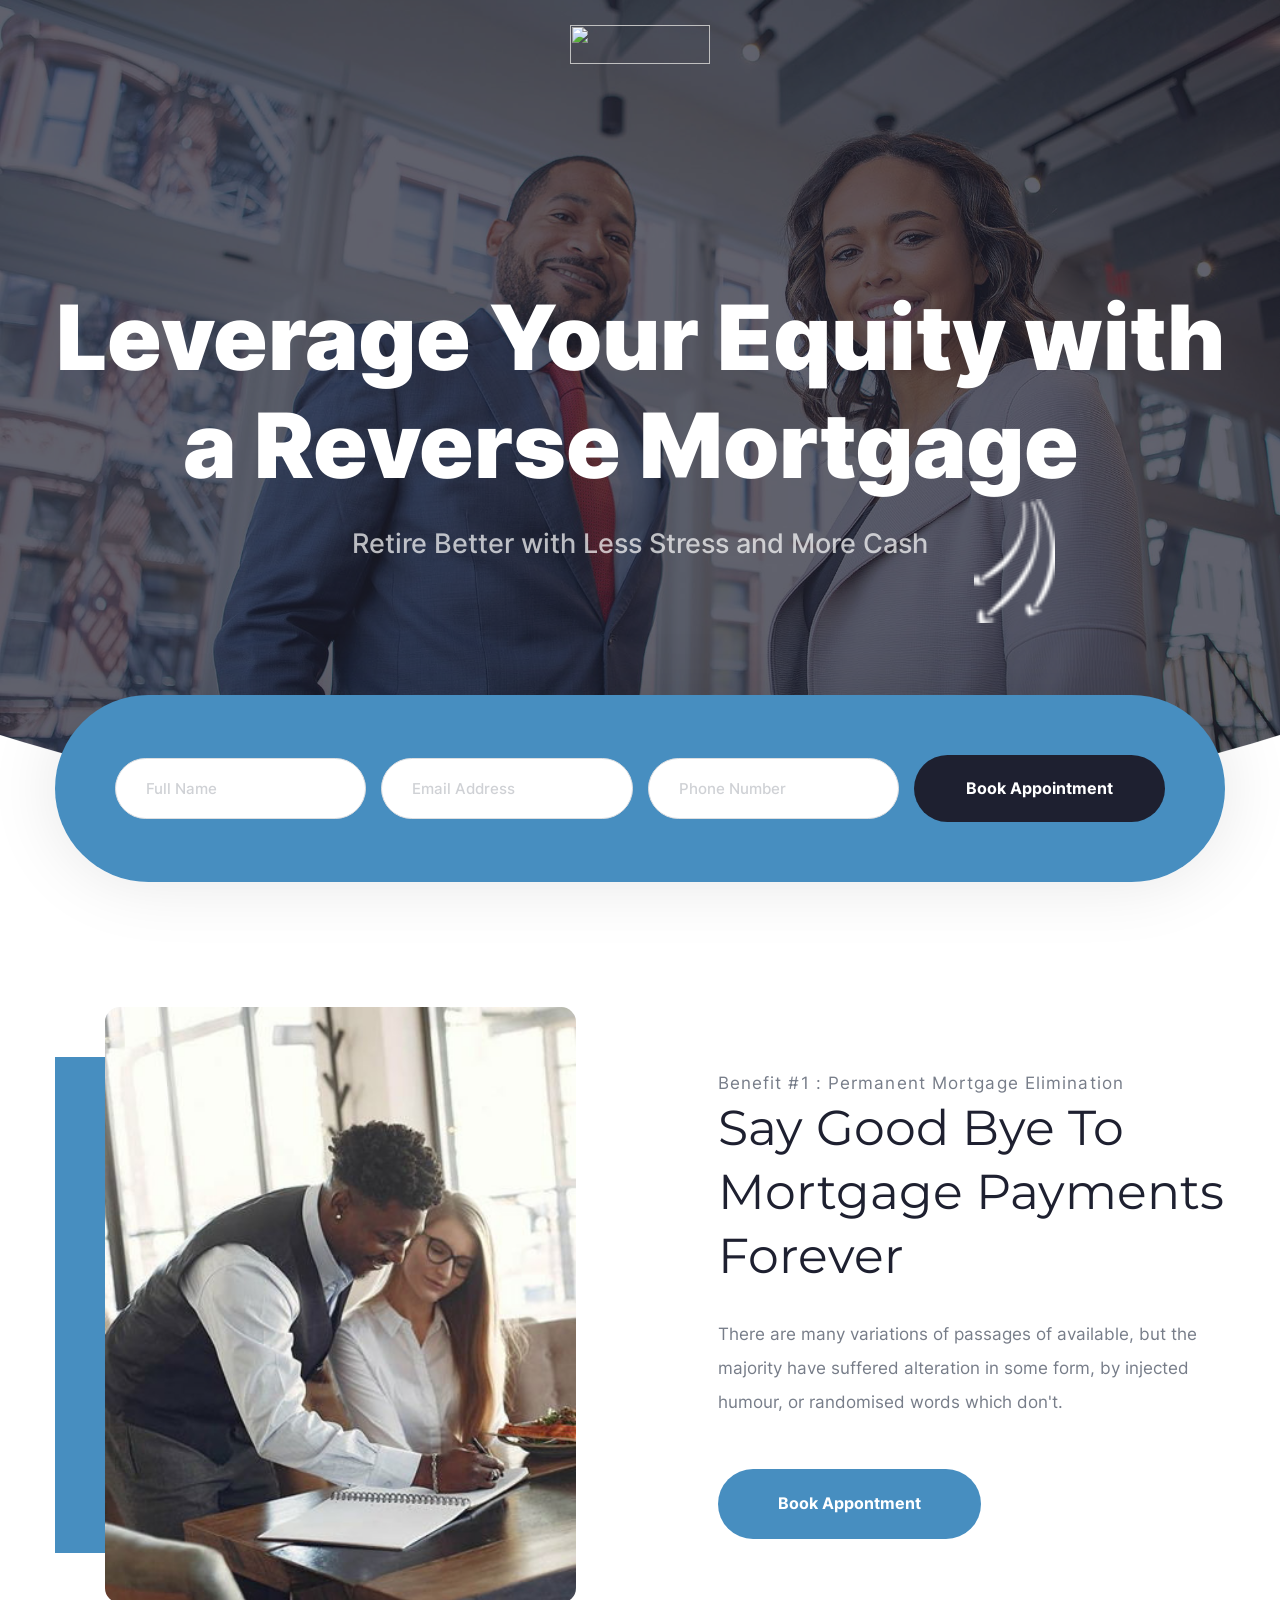
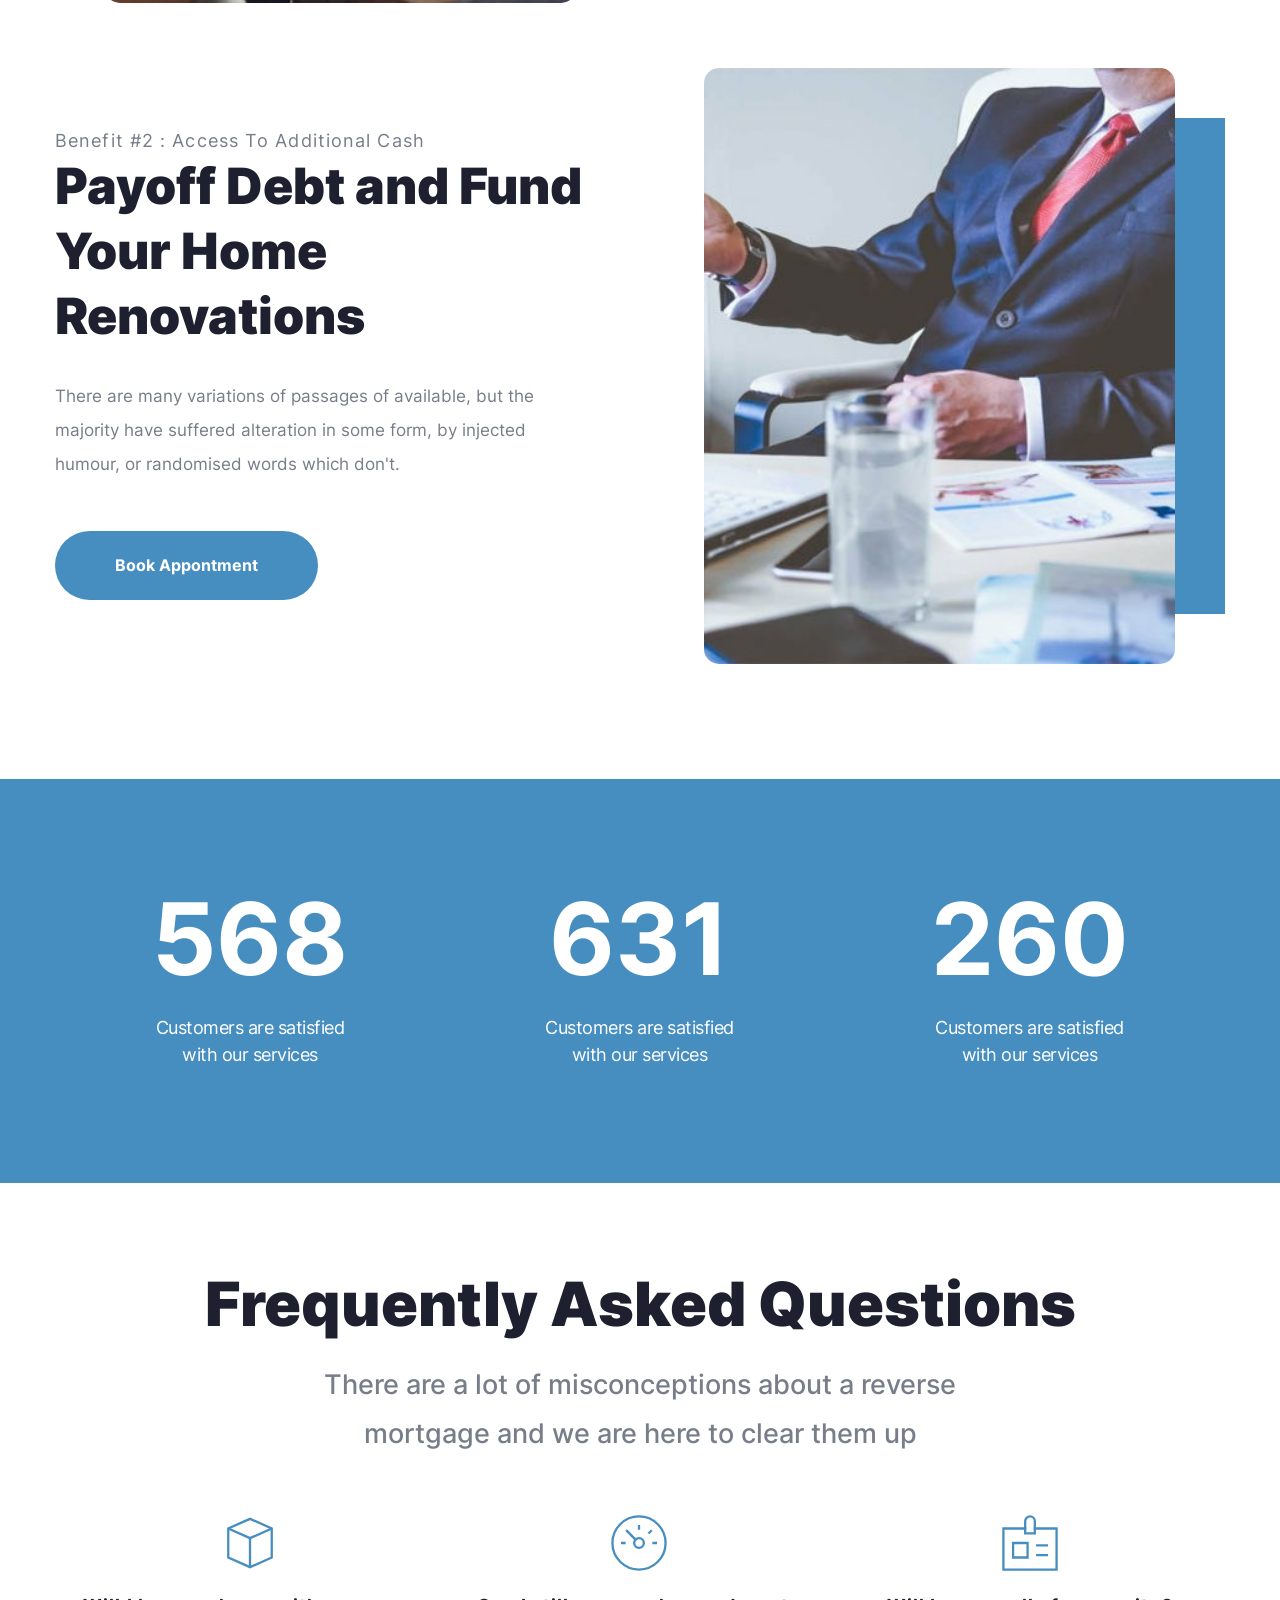
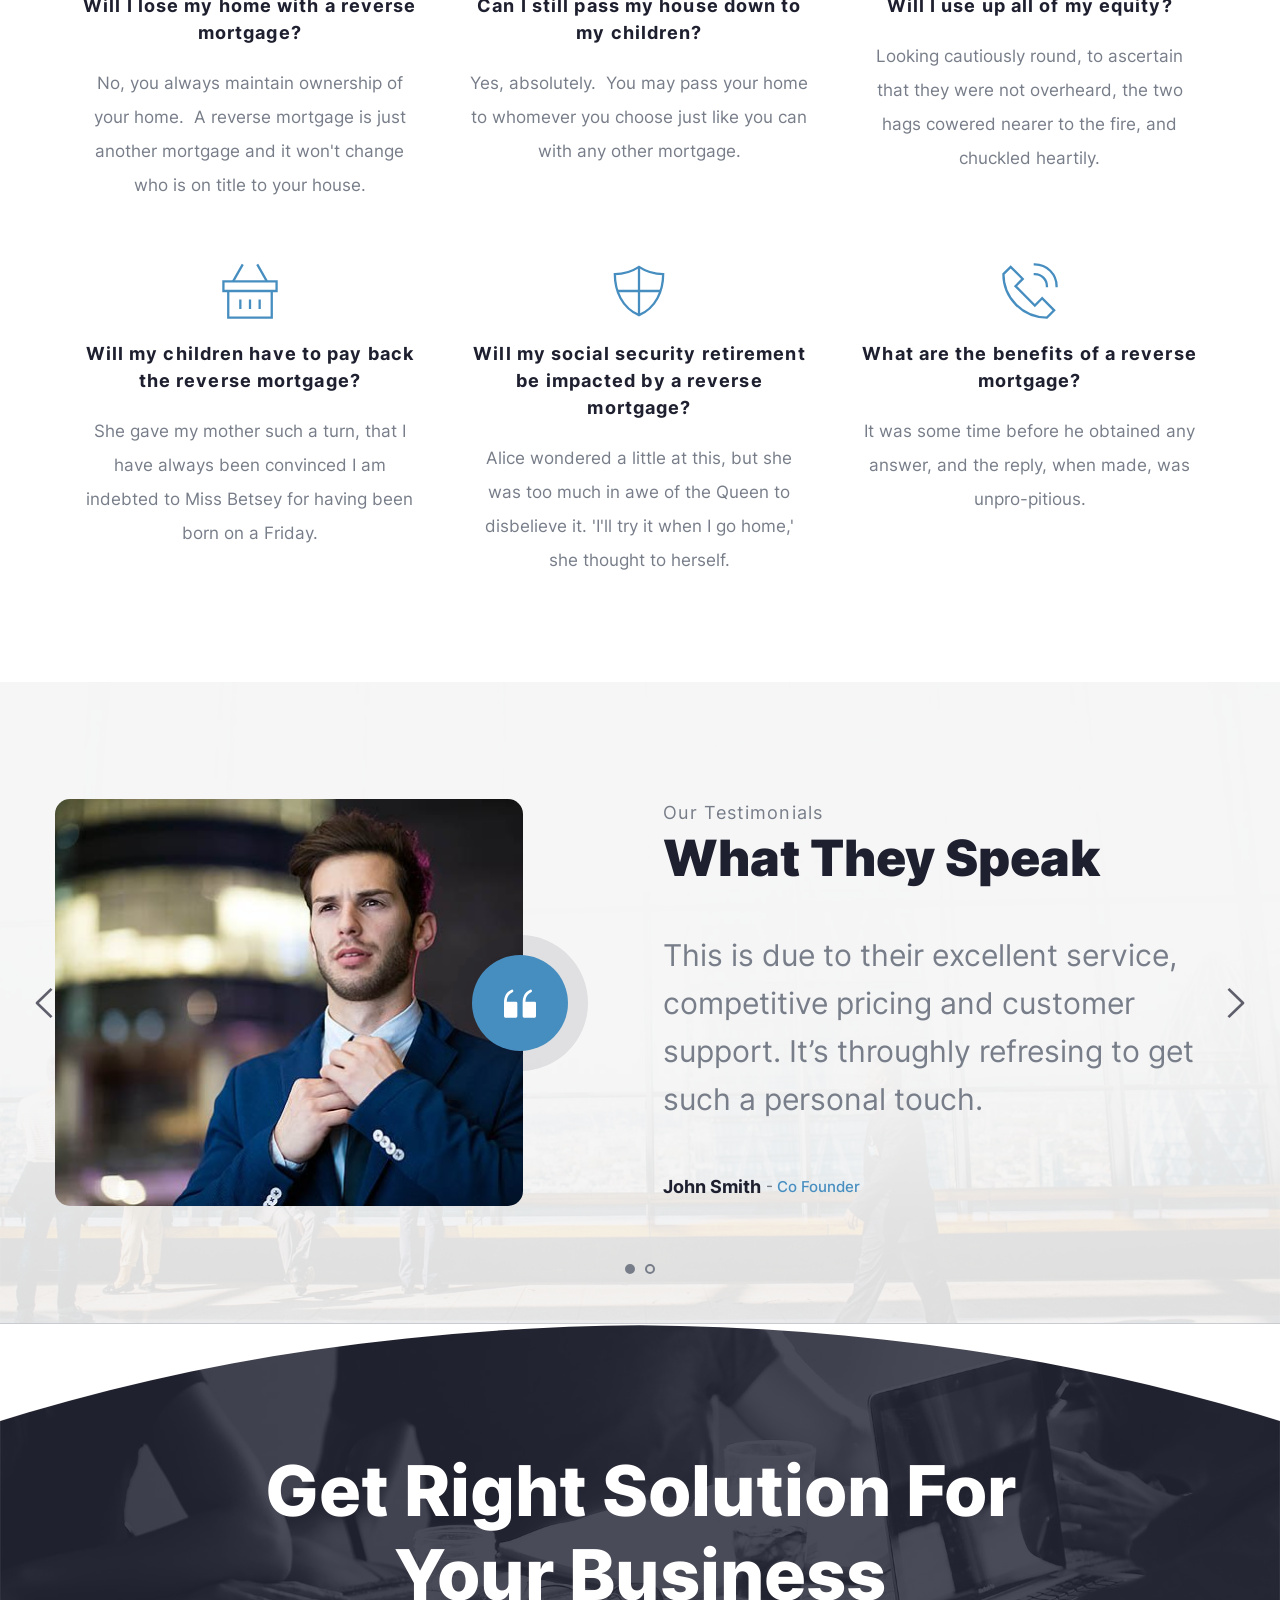
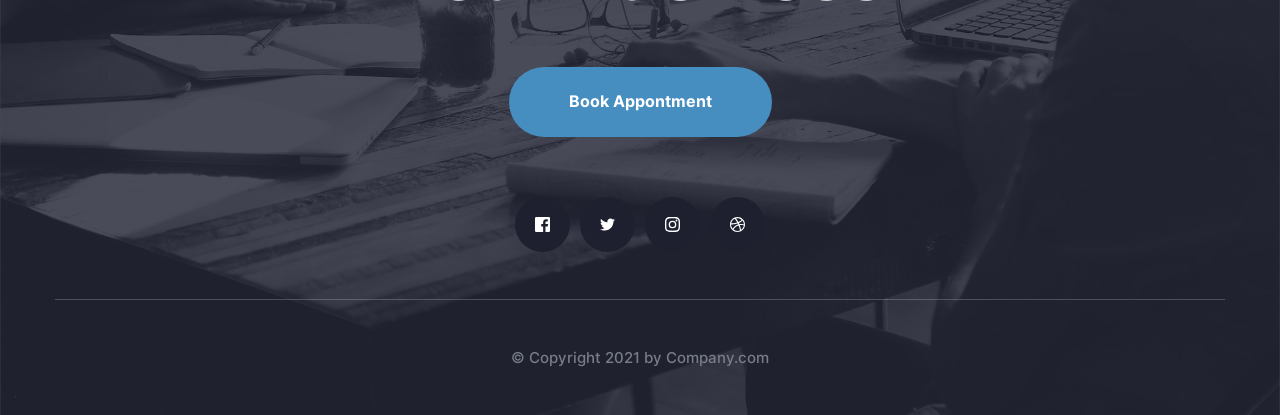
==== commit 0d5a3370: "Reverse Mortgage Denver" ====
--- a/index.html
+++ b/index.html
@@ -1,1359 +1,1359 @@
-<!DOCTYPE html><html lang="en"><head><meta charset="utf-8" /><meta property="og:site_name" content="" /><meta property="og:title" content="Home" /><meta name="twitter:title" content="Home" /><meta property="og:description" content="" /><meta name="twitter:description" content="" /><meta property="og:type" content="website" /><meta property="og:url" content="https://674fd96d9eb326d599418b2d--melodious-mochi-c70301.netlify.app" /><meta content="summary_large_image" name="twitter:card" /><title>Home</title><meta name="description" content="" /><link rel="canonical" href="https://674fd96d9eb326d599418b2d--melodious-mochi-c70301.netlify.app" /><link rel="icon" href="https://cloud-1de12d.b-cdn.net/media/iW=32&iH=any/8264276118977b880e49d683d6806968.png" sizes="32x32"/><link rel="icon" href="https://cloud-1de12d.b-cdn.net/media/iW=192&iH=any/8264276118977b880e49d683d6806968.png" sizes="192x192"/><link rel="apple-touch-icon-precomposed" href="https://cloud-1de12d.b-cdn.net/media/iW=180&iH=any/8264276118977b880e49d683d6806968.png"/><meta name="viewport" content="width=device-width, initial-scale=1"><link class="brz-link brz-link-bunny-fonts-prefetch" rel="dns-prefetch" href="//fonts.bunny.net"><link class="brz-link brz-link-bunny-fonts-preconnect" rel="preconnect" href="https://fonts.bunny.net/" crossorigin><link class="brz-link brz-link-cdn-preconnect" rel="preconnect" href="https://cloud-1de12d.b-cdn.net" crossorigin><link href="https://fonts.bunny.net/css?family=Lato:100,100italic,300,300italic,regular,italic,700,700italic,900,900italic|Montserrat:100,100italic,200,200italic,300,300italic,regular,italic,500,500italic,600,600italic,700,700italic,800,800italic,900,900italic&subset=arabic,bengali,cyrillic,cyrillic-ext,devanagari,greek,greek-ext,gujarati,hebrew,khmer,korean,latin-ext,tamil,telugu,thai,vietnamese&display=swap" class="brz-link brz-link-google" type="text/css" rel="stylesheet"/><link href="assets/608add3cbdb70f5ef09ca4db65985742.css 1x, assets/f2d9822569ae426384419182454f0c91.x-empty 2xassets/addc060de745e270d25a55f4c1ed0ead.x-empty 3xassets/e589f506ff4a41924a38f18340b8ae8a.x-empty 4xassets/390c1189edd3946ecaf02decdeb34dd9.x-empty 5xassets/3801898f2522cce1b1565f8a33d0622a.x-empty 6xassets/1888c066d5215032cdf801540351657e.x-empty 7xassets/6af6a0f396a326fc0a9a1425f76078ad.x-empty 8xassets/3bcd1eaa6eccfe164b8ecbfcd932279f.x-empty 9x" class="brz-link brz-link-upload" type="text/css" rel="stylesheet"/><link href="assets/9eaba34e32791440f4142823d2df1beb.css" class="brz-link brz-link-preview-lib" data-brz-group="group-1_2" rel="stylesheet"/><link href="assets/dfcc19ffbcc8a2a169a94c489a3ccc0d.css" class="brz-link brz-link-preview-pro" rel="stylesheet"/><style class="brz-style">.brz .brz-css-zDBMh {z-index: auto;margin: 0;}
-.brz .brz-css-zDBMh.brz-section .brz-section__content {min-height: auto;display: flex;}
-.brz .brz-css-zDBMh .brz-container {justify-content: center;}
-.brz .brz-css-zDBMh > .slick-slider > .brz-slick-slider__dots {color: rgba(0,0,0,1);}
-.brz .brz-css-zDBMh > .slick-slider > .brz-slick-slider__arrow {color: rgba(0,0,0,.7);}
-@media (min-width:991px) {.brz .brz-css-zDBMh {display: block;}}
-@media (max-width:991px) and (min-width:768px) {.brz .brz-css-zDBMh {z-index: auto;margin: 0;}
-	.brz .brz-css-zDBMh.brz-section .brz-section__content {min-height: auto;display: flex;}
-	.brz .brz-css-zDBMh .brz-container {justify-content: center;}
-	.brz .brz-css-zDBMh > .slick-slider > .brz-slick-slider__dots {color: rgba(0,0,0,1);}
-	.brz .brz-css-zDBMh > .slick-slider > .brz-slick-slider__arrow {color: rgba(0,0,0,.7);}}
-@media (max-width:991px) and (min-width:768px) {.brz .brz-css-zDBMh {display: block;}}
-@media (max-width:767px) {.brz .brz-css-zDBMh {z-index: auto;margin: 0;}
-	.brz .brz-css-zDBMh.brz-section .brz-section__content {min-height: auto;display: flex;}
-	.brz .brz-css-zDBMh .brz-container {justify-content: center;}
-	.brz .brz-css-zDBMh > .slick-slider > .brz-slick-slider__dots {color: rgba(0,0,0,1);}
-	.brz .brz-css-zDBMh > .slick-slider > .brz-slick-slider__arrow {color: rgba(0,0,0,.7);}}
-@media (max-width:767px) {.brz .brz-css-zDBMh {display: block;}}
-.brz .brz-css-hJflK {z-index: 100;}
-@media (max-width:991px) and (min-width:768px) {.brz .brz-css-hJflK {z-index: 100;}}
-@media (max-width:767px) {.brz .brz-css-hJflK {z-index: 100;}}
-.brz .brz-css-feuIt {padding: 75px 0px 75px 0px;}
-.brz .brz-css-feuIt > .brz-bg {border: 0px solid rgba(102,115,141,0);border-radius: 0px;mix-blend-mode: normal;}
-.brz .brz-css-feuIt > .brz-bg > .brz-bg-image {background-image: none;filter: none;display: block;background-size: cover;background-repeat: no-repeat;-webkit-mask-image: none;mask-image: none;}
-.brz .brz-css-feuIt > .brz-bg > .brz-bg-image:after {content: "";background-image: none;}
-.brz .brz-css-feuIt > .brz-bg > .brz-bg-color {background-color: rgba(0,0,0,0);background-image: none;-webkit-mask-image: none;mask-image: none;}
-.brz .brz-css-feuIt > .brz-bg > .brz-bg-map {filter: none;display: none;}
-.brz .brz-css-feuIt > .brz-bg > .brz-bg-video {filter: none;display: none;}
-.brz .brz-css-feuIt > .brz-bg > .brz-bg-shape__top {background-size: 100% 100px;height: 100px;transform: scale(1.02) rotateX(0deg) rotateY(0deg);z-index: auto;}
-.brz .brz-css-feuIt > .brz-bg > .brz-bg-shape__top::after {background-image: none;-webkit-mask-image: none;background-size: 100% 100px;height: 100px;}
-.brz .brz-css-feuIt > .brz-bg > .brz-bg-shape__bottom {background-size: 100% 100px;height: 100px;transform: scale(1.02) rotateX(-180deg) rotateY(-180deg);z-index: auto;}
-.brz .brz-css-feuIt > .brz-bg > .brz-bg-shape__bottom::after {background-image: none;-webkit-mask-image: none;background-size: 100% 100px;height: 100px;}
-.brz .brz-css-feuIt > .brz-bg > .brz-bg-slideshow  .brz-bg-slideshow-item {display: none;filter: none;background-position: 50% 50%;}
-@media (min-width:991px) {.brz .brz-css-feuIt > .brz-bg {transition-duration: .5s;transition-property: filter,box-shadow,background,border-radius,border-color;}
-	.brz .brz-css-feuIt > .brz-bg > .brz-bg-image {background-attachment: scroll;transition-duration: .5s;transition-property: filter,box-shadow,background,border-radius,border-color;}
-	.brz .brz-css-feuIt > .brz-bg > .brz-bg-color {transition-duration: .5s;transition-property: filter,box-shadow,background,border-radius,border-color;}
-	.brz .brz-css-feuIt > .brz-bg > .brz-bg-map {transition-duration: .5s;transition-property: filter,box-shadow,background,border-radius,border-color;}
-	.brz .brz-css-feuIt > .brz-bg > .brz-bg-video {transition-duration: .5s;transition-property: filter,box-shadow,background,border-radius,border-color;}}
-@media (max-width:991px) and (min-width:768px) {.brz .brz-css-feuIt {padding: 50px 15px 50px 15px;}
-	.brz .brz-css-feuIt > .brz-bg {border: 0px solid rgba(102,115,141,0);border-radius: 0px;mix-blend-mode: normal;}
-	.brz .brz-css-feuIt > .brz-bg > .brz-bg-image {background-image: none;filter: none;display: block;background-size: cover;background-repeat: no-repeat;-webkit-mask-image: none;mask-image: none;}
-	.brz .brz-css-feuIt > .brz-bg > .brz-bg-image:after {content: "";background-image: none;}
-	.brz .brz-css-feuIt > .brz-bg > .brz-bg-color {background-color: rgba(0,0,0,0);background-image: none;-webkit-mask-image: none;mask-image: none;}
-	.brz .brz-css-feuIt > .brz-bg > .brz-bg-map {filter: none;display: none;}
-	.brz .brz-css-feuIt > .brz-bg > .brz-bg-video {filter: none;display: none;}
-	.brz .brz-css-feuIt > .brz-bg > .brz-bg-shape__top {background-size: 100% 100px;height: 100px;transform: scale(1.02) rotateX(0deg) rotateY(0deg);z-index: auto;}
-	.brz .brz-css-feuIt > .brz-bg > .brz-bg-shape__top::after {background-image: none;-webkit-mask-image: none;background-size: 100% 100px;height: 100px;}
-	.brz .brz-css-feuIt > .brz-bg > .brz-bg-shape__bottom {background-size: 100% 100px;height: 100px;transform: scale(1.02) rotateX(-180deg) rotateY(-180deg);z-index: auto;}
-	.brz .brz-css-feuIt > .brz-bg > .brz-bg-shape__bottom::after {background-image: none;-webkit-mask-image: none;background-size: 100% 100px;height: 100px;}
-	.brz .brz-css-feuIt > .brz-bg > .brz-bg-slideshow  .brz-bg-slideshow-item {display: none;filter: none;background-position: 50% 50%;}}
-@media (max-width:991px) and (min-width:768px) {.brz .brz-css-feuIt > .brz-bg {transition-duration: .5s;transition-property: filter,box-shadow,background,border-radius,border-color;}
-	.brz .brz-css-feuIt > .brz-bg > .brz-bg-image {transition-duration: .5s;transition-property: filter,box-shadow,background,border-radius,border-color;}
-	.brz .brz-css-feuIt > .brz-bg > .brz-bg-color {transition-duration: .5s;transition-property: filter,box-shadow,background,border-radius,border-color;}
-	.brz .brz-css-feuIt > .brz-bg > .brz-bg-map {transition-duration: .5s;transition-property: filter,box-shadow,background,border-radius,border-color;}
-	.brz .brz-css-feuIt > .brz-bg > .brz-bg-video {transition-duration: .5s;transition-property: filter,box-shadow,background,border-radius,border-color;}}
-@media (max-width:767px) {.brz .brz-css-feuIt {padding: 25px 15px 25px 15px;}
-	.brz .brz-css-feuIt > .brz-bg {border: 0px solid rgba(102,115,141,0);border-radius: 0px;mix-blend-mode: normal;}
-	.brz .brz-css-feuIt > .brz-bg > .brz-bg-image {background-image: none;filter: none;display: block;background-size: cover;background-repeat: no-repeat;-webkit-mask-image: none;mask-image: none;}
-	.brz .brz-css-feuIt > .brz-bg > .brz-bg-image:after {content: "";background-image: none;}
-	.brz .brz-css-feuIt > .brz-bg > .brz-bg-color {background-color: rgba(0,0,0,0);background-image: none;-webkit-mask-image: none;mask-image: none;}
-	.brz .brz-css-feuIt > .brz-bg > .brz-bg-map {filter: none;display: none;}
-	.brz .brz-css-feuIt > .brz-bg > .brz-bg-video {filter: none;display: none;}
-	.brz .brz-css-feuIt > .brz-bg > .brz-bg-shape__top {background-size: 100% 100px;height: 100px;transform: scale(1.02) rotateX(0deg) rotateY(0deg);z-index: auto;}
-	.brz .brz-css-feuIt > .brz-bg > .brz-bg-shape__top::after {background-image: none;-webkit-mask-image: none;background-size: 100% 100px;height: 100px;}
-	.brz .brz-css-feuIt > .brz-bg > .brz-bg-shape__bottom {background-size: 100% 100px;height: 100px;transform: scale(1.02) rotateX(-180deg) rotateY(-180deg);z-index: auto;}
-	.brz .brz-css-feuIt > .brz-bg > .brz-bg-shape__bottom::after {background-image: none;-webkit-mask-image: none;background-size: 100% 100px;height: 100px;}
-	.brz .brz-css-feuIt > .brz-bg > .brz-bg-slideshow  .brz-bg-slideshow-item {display: none;filter: none;background-position: 50% 50%;}}
-@media (max-width:767px) {.brz .brz-css-feuIt > .brz-bg {transition-duration: .5s;transition-property: filter,box-shadow,background,border-radius,border-color;}
-	.brz .brz-css-feuIt > .brz-bg > .brz-bg-image {transition-duration: .5s;transition-property: filter,box-shadow,background,border-radius,border-color;}
-	.brz .brz-css-feuIt > .brz-bg > .brz-bg-color {transition-duration: .5s;transition-property: filter,box-shadow,background,border-radius,border-color;}
-	.brz .brz-css-feuIt > .brz-bg > .brz-bg-map {transition-duration: .5s;transition-property: filter,box-shadow,background,border-radius,border-color;}
-	.brz .brz-css-feuIt > .brz-bg > .brz-bg-video {transition-duration: .5s;transition-property: filter,box-shadow,background,border-radius,border-color;}}
-.brz .brz-css-uc_wk {padding: 15px 0px 15px 0px;}
-@media (max-width:991px) and (min-width:768px) {.brz .brz-css-uc_wk {padding: 15px;}}
-@media (max-width:767px) {.brz .brz-css-uc_wk {padding: 25px 15px 25px 15px;}}
-.brz .brz-css-tRG0M {border: 0px solid transparent;}
-@media (min-width:991px) {.brz .brz-css-tRG0M {max-width: calc(1 * var(--brz-section-container-max-width,1170px));}}
-@media (max-width:991px) and (min-width:768px) {.brz .brz-css-tRG0M {border: 0px solid transparent;}}
-@media (max-width:991px) and (min-width:768px) {.brz .brz-css-tRG0M {max-width: 100%;}}
-@media (max-width:767px) {.brz .brz-css-tRG0M {border: 0px solid transparent;}}
-@media (max-width:767px) {.brz .brz-css-tRG0M {max-width: 100%;}}
-.brz .brz-css-j35CG {padding: 0;margin: 10px 0px 10px 0px;justify-content: center;position: relative;}
-.brz .brz-css-j35CG .brz-wrapper-transform {transform: none;}
-@media (min-width:991px) {.brz .brz-css-j35CG {display: flex;z-index: auto;position: relative;}}
-@media (max-width:991px) and (min-width:768px) {.brz .brz-css-j35CG {padding: 0;margin: 10px 0px 10px 0px;justify-content: center;position: relative;}
-	.brz .brz-css-j35CG .brz-wrapper-transform {transform: none;}}
-@media (max-width:991px) and (min-width:768px) {.brz .brz-css-j35CG {display: flex;z-index: auto;position: relative;}}
-@media (max-width:767px) {.brz .brz-css-j35CG {padding: 0;margin: 10px 0px 10px 0px;justify-content: center;position: relative;}
-	.brz .brz-css-j35CG .brz-wrapper-transform {transform: none;}}
-@media (max-width:767px) {.brz .brz-css-j35CG {display: flex;z-index: auto;position: relative;}}
-.brz .brz-css-qLn7K:not(.brz-image--hovered) {max-width: 12%;}
-.brz .brz-css-qLn7K {height: auto;box-shadow: none;border: 0px solid rgba(102,115,141,0);border-radius: 0px;}
-.brz .brz-css-qLn7K .brz-picture:after {box-shadow: none;background-color: rgba(255,255,255,0);background-image: none;border-radius: 0px;}
-.brz .brz-css-qLn7K .brz-picture {filter: none;-webkit-mask-image: none;mask-image: none;}
-@media (min-width:991px) {.brz .brz-css-qLn7K {transition-duration: .5s;transition-property: filter,box-shadow,background,border-radius,border-color;}
-	.brz .brz-css-qLn7K .brz-picture:after {transition-duration: .5s;transition-property: filter,box-shadow,background,border-radius,border-color;}
-	.brz .brz-css-qLn7K .brz-picture {transition-duration: .5s;transition-property: filter,box-shadow,background,border-radius,border-color;}}
-@media (max-width:991px) and (min-width:768px) {.brz .brz-css-qLn7K:not(.brz-image--hovered) {max-width: 17%;}
-	.brz .brz-css-qLn7K {height: auto;box-shadow: none;border: 0px solid rgba(102,115,141,0);border-radius: 0px;}
-	.brz .brz-css-qLn7K .brz-picture:after {box-shadow: none;background-color: rgba(255,255,255,0);background-image: none;border-radius: 0px;}
-	.brz .brz-css-qLn7K .brz-picture {filter: none;-webkit-mask-image: none;mask-image: none;}}
-@media (max-width:991px) and (min-width:768px) {.brz .brz-css-qLn7K {transition-duration: .5s;transition-property: filter,box-shadow,background,border-radius,border-color;}
-	.brz .brz-css-qLn7K .brz-picture:after {transition-duration: .5s;transition-property: filter,box-shadow,background,border-radius,border-color;}
-	.brz .brz-css-qLn7K .brz-picture {transition-duration: .5s;transition-property: filter,box-shadow,background,border-radius,border-color;}}
-@media (max-width:767px) {.brz .brz-css-qLn7K:not(.brz-image--hovered) {max-width: 30%;}
-	.brz .brz-css-qLn7K {height: auto;box-shadow: none;border: 0px solid rgba(102,115,141,0);border-radius: 0px;}
-	.brz .brz-css-qLn7K .brz-picture:after {box-shadow: none;background-color: rgba(255,255,255,0);background-image: none;border-radius: 0px;}
-	.brz .brz-css-qLn7K .brz-picture {filter: none;-webkit-mask-image: none;mask-image: none;}}
-@media (max-width:767px) {.brz .brz-css-qLn7K {transition-duration: .5s;transition-property: filter,box-shadow,background,border-radius,border-color;}
-	.brz .brz-css-qLn7K .brz-picture:after {transition-duration: .5s;transition-property: filter,box-shadow,background,border-radius,border-color;}
-	.brz .brz-css-qLn7K .brz-picture {transition-duration: .5s;transition-property: filter,box-shadow,background,border-radius,border-color;}}
-.brz .brz-css-rGYnq.brz-hover-animation__container {max-width: 12%;}
-@media (max-width:991px) and (min-width:768px) {.brz .brz-css-rGYnq.brz-hover-animation__container {max-width: 17%;}}
-@media (max-width:767px) {.brz .brz-css-rGYnq.brz-hover-animation__container {max-width: 30%;}}
-.brz .brz-css-eJyCm {padding-top: 27.5997%;}
-.brz .brz-css-eJyCm > .brz-img {position: absolute;width: 100%;}
-@media (max-width:991px) and (min-width:768px) {.brz .brz-css-eJyCm {padding-top: 26.8765%;}
-	.brz .brz-css-eJyCm > .brz-img {position: absolute;width: 100%;}}
-@media (max-width:767px) {.brz .brz-css-eJyCm {padding-top: 26.9535%;}
-	.brz .brz-css-eJyCm > .brz-img {position: absolute;width: 100%;}}
-.brz .brz-css-zQQR2 {margin: -7% 0px 0px 0px;}
-@media (max-width:991px) and (min-width:768px) {.brz .brz-css-zQQR2 {margin: -11% 0px 0px 0px;}}
-@media (max-width:767px) {.brz .brz-css-zQQR2 {margin: -24% 0px 0px 0px;}}
-.brz .brz-css-rTVwk {padding: 15px 0px 0px 0px;}
-.brz .brz-css-rTVwk > .brz-bg > .brz-bg-image {background-image: url("assets/img/e0674984a1ef534207c116d9c4419426.jpg");background-position: 50% 50%;}
-.brz .brz-css-rTVwk > .brz-bg > .brz-bg-image:after {content: "";background-image: url("assets/img/e0674984a1ef534207c116d9c4419426.jpg");}
-.brz .brz-css-rTVwk > .brz-bg > .brz-bg-color {background-color: rgba(var(--brz-global-color2),.7);}
-.brz .brz-css-rTVwk > .brz-bg > .brz-bg-shape__bottom::after {background-color: rgba(var(--brz-global-color8),1);-webkit-mask-image: url("[data-uri]");-webkit-mask-size: 100% 100%;}
-@media (max-width:991px) and (min-width:768px) {.brz .brz-css-rTVwk {padding: 15px 15px 50px 15px;}
-	.brz .brz-css-rTVwk > .brz-bg > .brz-bg-image {background-image: url("assets/img/e0674984a1ef534207c116d9c4419426.jpg");background-position: 50% 50%;}
-	.brz .brz-css-rTVwk > .brz-bg > .brz-bg-image:after {content: "";background-image: url("assets/img/e0674984a1ef534207c116d9c4419426.jpg");}
-	.brz .brz-css-rTVwk > .brz-bg > .brz-bg-color {background-color: rgba(var(--brz-global-color2),.7);}
-	.brz .brz-css-rTVwk > .brz-bg > .brz-bg-shape__bottom::after {background-color: rgba(var(--brz-global-color8),1);-webkit-mask-image: url("[data-uri]");-webkit-mask-size: 100% 100%;}}
-@media (max-width:767px) {.brz .brz-css-rTVwk {padding: 15px 15px 0px 15px;}
-	.brz .brz-css-rTVwk > .brz-bg > .brz-bg-image {background-image: url("assets/img/e0674984a1ef534207c116d9c4419426.jpg");background-position: 59% 54%;}
-	.brz .brz-css-rTVwk > .brz-bg > .brz-bg-image:after {content: "";background-image: url("assets/img/e0674984a1ef534207c116d9c4419426.jpg");}
-	.brz .brz-css-rTVwk > .brz-bg > .brz-bg-color {background-color: rgba(var(--brz-global-color2),.7);}
-	.brz .brz-css-rTVwk > .brz-bg > .brz-bg-shape__bottom::after {background-color: rgba(var(--brz-global-color8),1);-webkit-mask-image: url("[data-uri]");-webkit-mask-size: 100% 100%;}}
-.brz .brz-css-v83sD {margin: 0;}
-@media (max-width:991px) and (min-width:768px) {.brz .brz-css-v83sD {margin: 0;}}
-@media (max-width:767px) {.brz .brz-css-v83sD {margin: 0;}}
-.brz .brz-css-lsg3T {height: 50px;}
-@media (max-width:991px) and (min-width:768px) {.brz .brz-css-lsg3T {height: 50px;}}
-@media (max-width:767px) {.brz .brz-css-lsg3T {height: 50px;}}
-.brz .brz-css-ja0dq {height: 260px;}
-@media (max-width:991px) and (min-width:768px) {.brz .brz-css-ja0dq {height: 150px;}}
-@media (max-width:767px) {.brz .brz-css-ja0dq {height: 160px;}}
-.brz .brz-css-q3p4F {margin: 10px 0px 10px 0px;}
-@media (max-width:991px) and (min-width:768px) {.brz .brz-css-q3p4F {margin: 10px 0px 10px 0px;}}
-@media (max-width:767px) {.brz .brz-css-q3p4F {margin: 0;}}
-.brz .brz-css-v1bVO {width: 100%;mix-blend-mode: normal;}
-@media (max-width:991px) and (min-width:768px) {.brz .brz-css-v1bVO {width: 100%;mix-blend-mode: normal;}}
-@media (max-width:767px) {.brz .brz-css-v1bVO {width: 100%;mix-blend-mode: normal;}}
-.brz .brz-css-wIFAF {margin-top: 0px !important;margin-bottom: 0px !important;text-align: center !important;font-family: var(--brz-heading1fontfamily,initial) !important;font-size: var(--brz-heading1fontsize,initial);line-height: var(--brz-heading1lineheight,initial);font-weight: var(--brz-heading1fontweight,initial);font-weight: var(--brz-heading1bold,initial);letter-spacing: var(--brz-heading1letterspacing,initial);font-variation-settings: var(--brz-heading1fontvariation,initial);font-style: var(--brz-heading1italic,initial);text-decoration: var(--brz-heading1textdecoration,initial) !important;text-transform: var(--brz-heading1texttransform,initial) !important;}
-@media (max-width:991px) and (min-width:768px) {.brz .brz-css-wIFAF {margin-top: 0px !important;margin-bottom: 0px !important;text-align: center !important;font-family: var(--brz-heading1fontfamily,initial) !important;font-size: var(--brz-heading1tabletfontsize,initial);line-height: var(--brz-heading1tabletlineheight,initial);font-weight: var(--brz-heading1tabletfontweight,initial);font-weight: var(--brz-heading1tabletbold,initial);letter-spacing: var(--brz-heading1tabletletterspacing,initial);font-variation-settings: var(--brz-heading1tabletfontvariation,initial);font-style: var(--brz-heading1tabletitalic,initial);text-decoration: var(--brz-heading1tablettextdecoration,initial) !important;text-transform: var(--brz-heading1tablettexttransform,initial) !important;}}
-@media (max-width:767px) {.brz .brz-css-wIFAF {margin-top: 0px !important;margin-bottom: 0px !important;text-align: center !important;font-family: var(--brz-heading1fontfamily,initial) !important;font-size: var(--brz-heading1mobilefontsize,initial);line-height: var(--brz-heading1mobilelineheight,initial);font-weight: var(--brz-heading1mobilefontweight,initial);font-weight: var(--brz-heading1mobilebold,initial);letter-spacing: var(--brz-heading1mobileletterspacing,initial);font-variation-settings: var(--brz-heading1mobilefontvariation,initial);font-style: var(--brz-heading1mobileitalic,initial);text-decoration: var(--brz-heading1mobiletextdecoration,initial) !important;text-transform: var(--brz-heading1mobiletexttransform,initial) !important;}}
-.brz .brz-css-s4ID2 {margin: 0;z-index: auto;align-items: flex-start;}
-.brz .brz-css-s4ID2 > .brz-bg {border: 0px solid rgba(102,115,141,0);border-radius: 0px;box-shadow: none;max-width: 100%;mix-blend-mode: normal;}
-.brz .brz-css-s4ID2 > .brz-bg > .brz-bg-image {background-image: none;filter: none;display: block;background-size: cover;background-repeat: no-repeat;-webkit-mask-image: none;mask-image: none;}
-.brz .brz-css-s4ID2 > .brz-bg > .brz-bg-image:after {content: "";background-image: none;}
-.brz .brz-css-s4ID2 > .brz-bg > .brz-bg-color {background-color: rgba(0,0,0,0);background-image: none;-webkit-mask-image: none;mask-image: none;}
-.brz .brz-css-s4ID2 > .brz-bg > .brz-bg-map {filter: none;display: none;}
-.brz .brz-css-s4ID2 > .brz-bg > .brz-bg-video {filter: none;display: none;}
-.brz .brz-css-s4ID2 > .brz-row {border: 0px solid transparent;}
-@media (min-width:991px) {.brz .brz-css-s4ID2 {min-height: auto;display: flex;}
-	.brz .brz-css-s4ID2 > .brz-bg {transition-duration: .5s;transition-property: filter,box-shadow,background,border-radius,border-color;}
-	.brz .brz-css-s4ID2 > .brz-bg > .brz-bg-image {transition-duration: .5s;transition-property: filter,box-shadow,background,border-radius,border-color;}
-	.brz .brz-css-s4ID2 > .brz-bg > .brz-bg-color {transition-duration: .5s;transition-property: filter,box-shadow,background,border-radius,border-color;}
-	.brz .brz-css-s4ID2 > .brz-bg > .brz-bg-video {transition-duration: .5s;transition-property: filter,box-shadow,background,border-radius,border-color;}
-	.brz .brz-css-s4ID2 > .brz-row {transition-duration: .5s;transition-property: filter,box-shadow,background,border-radius,border-color;}}
-@media (max-width:991px) and (min-width:768px) {.brz .brz-css-s4ID2 {margin: 0;z-index: auto;align-items: flex-start;}
-	.brz .brz-css-s4ID2 > .brz-bg {border: 0px solid rgba(102,115,141,0);border-radius: 0px;box-shadow: none;max-width: 100%;mix-blend-mode: normal;}
-	.brz .brz-css-s4ID2 > .brz-bg > .brz-bg-image {background-image: none;filter: none;display: block;background-size: cover;background-repeat: no-repeat;-webkit-mask-image: none;mask-image: none;}
-	.brz .brz-css-s4ID2 > .brz-bg > .brz-bg-image:after {content: "";background-image: none;}
-	.brz .brz-css-s4ID2 > .brz-bg > .brz-bg-color {background-color: rgba(0,0,0,0);background-image: none;-webkit-mask-image: none;mask-image: none;}
-	.brz .brz-css-s4ID2 > .brz-bg > .brz-bg-map {filter: none;display: none;}
-	.brz .brz-css-s4ID2 > .brz-bg > .brz-bg-video {filter: none;display: none;}
-	.brz .brz-css-s4ID2 > .brz-row {border: 0px solid transparent;}}
-@media (max-width:991px) and (min-width:768px) {.brz .brz-css-s4ID2 {min-height: auto;display: flex;}
-	.brz .brz-css-s4ID2 > .brz-bg {transition-duration: .5s;transition-property: filter,box-shadow,background,border-radius,border-color;}
-	.brz .brz-css-s4ID2 > .brz-bg > .brz-bg-image {transition-duration: .5s;transition-property: filter,box-shadow,background,border-radius,border-color;}
-	.brz .brz-css-s4ID2 > .brz-bg > .brz-bg-color {transition-duration: .5s;transition-property: filter,box-shadow,background,border-radius,border-color;}
-	.brz .brz-css-s4ID2 > .brz-bg > .brz-bg-video {transition-duration: .5s;transition-property: filter,box-shadow,background,border-radius,border-color;}
-	.brz .brz-css-s4ID2 > .brz-row {flex-direction: row;flex-wrap: wrap;justify-content: flex-start;transition-duration: .5s;transition-property: filter,box-shadow,background,border-radius,border-color;}}
-@media (max-width:767px) {.brz .brz-css-s4ID2 {margin: 0;z-index: auto;align-items: flex-start;}
-	.brz .brz-css-s4ID2 > .brz-bg {border: 0px solid rgba(102,115,141,0);border-radius: 0px;box-shadow: none;max-width: 100%;mix-blend-mode: normal;}
-	.brz .brz-css-s4ID2 > .brz-bg > .brz-bg-image {background-image: none;filter: none;display: block;background-size: cover;background-repeat: no-repeat;-webkit-mask-image: none;mask-image: none;}
-	.brz .brz-css-s4ID2 > .brz-bg > .brz-bg-image:after {content: "";background-image: none;}
-	.brz .brz-css-s4ID2 > .brz-bg > .brz-bg-color {background-color: rgba(0,0,0,0);background-image: none;-webkit-mask-image: none;mask-image: none;}
-	.brz .brz-css-s4ID2 > .brz-bg > .brz-bg-map {filter: none;display: none;}
-	.brz .brz-css-s4ID2 > .brz-bg > .brz-bg-video {filter: none;display: none;}
-	.brz .brz-css-s4ID2 > .brz-row {border: 0px solid transparent;}}
-@media (max-width:767px) {.brz .brz-css-s4ID2 {min-height: auto;display: flex;}
-	.brz .brz-css-s4ID2 > .brz-bg {transition-duration: .5s;transition-property: filter,box-shadow,background,border-radius,border-color;}
-	.brz .brz-css-s4ID2 > .brz-bg > .brz-bg-image {transition-duration: .5s;transition-property: filter,box-shadow,background,border-radius,border-color;}
-	.brz .brz-css-s4ID2 > .brz-bg > .brz-bg-color {transition-duration: .5s;transition-property: filter,box-shadow,background,border-radius,border-color;}
-	.brz .brz-css-s4ID2 > .brz-bg > .brz-bg-video {transition-duration: .5s;transition-property: filter,box-shadow,background,border-radius,border-color;}
-	.brz .brz-css-s4ID2 > .brz-row {flex-direction: row;flex-wrap: wrap;justify-content: flex-start;transition-duration: .5s;transition-property: filter,box-shadow,background,border-radius,border-color;}}
-.brz .brz-css-wjXqk {padding: 10px;max-width: 100%;}
-@media (max-width:991px) and (min-width:768px) {.brz .brz-css-wjXqk {padding: 0;max-width: 100%;}}
-@media (max-width:767px) {.brz .brz-css-wjXqk {padding: 0;max-width: 100%;}}
-.brz .brz-css-kPulf {padding: 0;}
-@media (max-width:991px) and (min-width:768px) {.brz .brz-css-kPulf {padding: 0;}}
-@media (max-width:767px) {.brz .brz-css-kPulf {padding: 0;}}
-.brz .brz-css-aQTls {z-index: auto;flex: 1 1 50%;max-width: 50%;justify-content: flex-start;}
-.brz .brz-css-aQTls .brz-columns__scroll-effect {justify-content: flex-start;}
-.brz .brz-css-aQTls > .brz-bg {border: 0px solid rgba(102,115,141,0);border-radius: 0px;box-shadow: none;margin: 0;mix-blend-mode: normal;}
-.brz .brz-css-aQTls > .brz-bg > .brz-bg-image {background-image: none;filter: none;display: block;background-size: cover;background-repeat: no-repeat;-webkit-mask-image: none;mask-image: none;}
-.brz .brz-css-aQTls > .brz-bg > .brz-bg-image:after {content: "";background-image: none;}
-.brz .brz-css-aQTls > .brz-bg > .brz-bg-color {background-color: rgba(0,0,0,0);background-image: none;-webkit-mask-image: none;mask-image: none;}
-.brz .brz-css-aQTls > .brz-bg > .brz-bg-map {filter: none;display: none;}
-.brz .brz-css-aQTls > .brz-bg > .brz-bg-video {filter: none;display: none;}
-@media (min-width:991px) {.brz .brz-css-aQTls > .brz-bg {transition-duration: .5s;transition-property: filter,box-shadow,background,border-radius,border-color;}
-	.brz .brz-css-aQTls > .brz-bg > .brz-bg-image {transition-duration: .5s;transition-property: filter,box-shadow,background,border-radius,border-color;}
-	.brz .brz-css-aQTls > .brz-bg > .brz-bg-color {transition-duration: .5s;transition-property: filter,box-shadow,background,border-radius,border-color;}}
-@media (max-width:991px) and (min-width:768px) {.brz .brz-css-aQTls {z-index: auto;flex: 1 1 50%;max-width: 50%;justify-content: flex-start;}
-	.brz .brz-css-aQTls .brz-columns__scroll-effect {justify-content: flex-start;}
-	.brz .brz-css-aQTls > .brz-bg {border: 0px solid rgba(102,115,141,0);border-radius: 0px;box-shadow: none;margin: 0;mix-blend-mode: normal;}
-	.brz .brz-css-aQTls > .brz-bg > .brz-bg-image {background-image: none;filter: none;display: block;background-size: cover;background-repeat: no-repeat;-webkit-mask-image: none;mask-image: none;}
-	.brz .brz-css-aQTls > .brz-bg > .brz-bg-image:after {content: "";background-image: none;}
-	.brz .brz-css-aQTls > .brz-bg > .brz-bg-color {background-color: rgba(0,0,0,0);background-image: none;-webkit-mask-image: none;mask-image: none;}
-	.brz .brz-css-aQTls > .brz-bg > .brz-bg-map {filter: none;display: none;}
-	.brz .brz-css-aQTls > .brz-bg > .brz-bg-video {filter: none;display: none;}}
-@media (max-width:991px) and (min-width:768px) {.brz .brz-css-aQTls > .brz-bg {transition-duration: .5s;transition-property: filter,box-shadow,background,border-radius,border-color;}
-	.brz .brz-css-aQTls > .brz-bg > .brz-bg-image {transition-duration: .5s;transition-property: filter,box-shadow,background,border-radius,border-color;}
-	.brz .brz-css-aQTls > .brz-bg > .brz-bg-color {transition-duration: .5s;transition-property: filter,box-shadow,background,border-radius,border-color;}}
-@media (max-width:767px) {.brz .brz-css-aQTls {z-index: auto;flex: 1 1 100%;max-width: 100%;justify-content: flex-start;}
-	.brz .brz-css-aQTls .brz-columns__scroll-effect {justify-content: flex-start;}
-	.brz .brz-css-aQTls > .brz-bg {border: 0px solid rgba(102,115,141,0);border-radius: 0px;box-shadow: none;margin: 10px 0px 10px 0px;mix-blend-mode: normal;}
-	.brz .brz-css-aQTls > .brz-bg > .brz-bg-image {background-image: none;filter: none;display: block;background-size: cover;background-repeat: no-repeat;-webkit-mask-image: none;mask-image: none;}
-	.brz .brz-css-aQTls > .brz-bg > .brz-bg-image:after {content: "";background-image: none;}
-	.brz .brz-css-aQTls > .brz-bg > .brz-bg-color {background-color: rgba(0,0,0,0);background-image: none;-webkit-mask-image: none;mask-image: none;}
-	.brz .brz-css-aQTls > .brz-bg > .brz-bg-map {filter: none;display: none;}
-	.brz .brz-css-aQTls > .brz-bg > .brz-bg-video {filter: none;display: none;}}
-@media (max-width:767px) {.brz .brz-css-aQTls > .brz-bg {transition-duration: .5s;transition-property: filter,box-shadow,background,border-radius,border-color;}
-	.brz .brz-css-aQTls > .brz-bg > .brz-bg-image {transition-duration: .5s;transition-property: filter,box-shadow,background,border-radius,border-color;}
-	.brz .brz-css-aQTls > .brz-bg > .brz-bg-color {transition-duration: .5s;transition-property: filter,box-shadow,background,border-radius,border-color;}}
-.brz .brz-css-bOy4M {flex: 1 1 100%;max-width: 100%;}
-@media (max-width:991px) and (min-width:768px) {.brz .brz-css-bOy4M {flex: 1 1 100%;max-width: 100%;}}
-@media (max-width:767px) {.brz .brz-css-bOy4M {flex: 1 1 100%;max-width: 100%;}}
-.brz .brz-css-c_Ypa {z-index: auto;margin: 0;border: 0px solid transparent;padding: 5px 15px 5px 15px;min-height: 100%;}
-@media (min-width:991px) {.brz .brz-css-c_Ypa {display: flex;transition-duration: .5s;transition-property: filter,box-shadow,background,border-radius,border-color;}}
-@media (max-width:991px) and (min-width:768px) {.brz .brz-css-c_Ypa {z-index: auto;margin: 0;border: 0px solid transparent;padding: 5px 15px 5px 15px;min-height: 100%;}}
-@media (max-width:991px) and (min-width:768px) {.brz .brz-css-c_Ypa {display: flex;transition-duration: .5s;transition-property: filter,box-shadow,background,border-radius,border-color;}}
-@media (max-width:767px) {.brz .brz-css-c_Ypa {z-index: auto;margin: 10px 0px 10px 0px;border: 0px solid transparent;padding: 0;min-height: 100%;}}
-@media (max-width:767px) {.brz .brz-css-c_Ypa {display: flex;transition-duration: .5s;transition-property: filter,box-shadow,background,border-radius,border-color;}}
-.brz .brz-css-njnVc {margin: 0;}
-@media (max-width:991px) and (min-width:768px) {.brz .brz-css-njnVc {margin: 0;}}
-@media (max-width:767px) {.brz .brz-css-njnVc {margin: 0;}}
-.brz .brz-css-qjUz_ {margin-top: 5px !important;margin-bottom: 0px !important;text-align: center !important;font-family: var(--brz-subtitlefontfamily,initial) !important;font-size: var(--brz-subtitlefontsize,initial);line-height: var(--brz-subtitlelineheight,initial);font-weight: var(--brz-subtitlefontweight,initial);font-weight: var(--brz-subtitlebold,initial);letter-spacing: var(--brz-subtitleletterspacing,initial);font-variation-settings: var(--brz-subtitlefontvariation,initial);font-style: var(--brz-subtitleitalic,initial);text-decoration: var(--brz-subtitletextdecoration,initial) !important;text-transform: var(--brz-subtitletexttransform,initial) !important;}
-@media (max-width:991px) and (min-width:768px) {.brz .brz-css-qjUz_ {margin-top: 5px !important;margin-bottom: 0px !important;text-align: center !important;font-family: var(--brz-subtitlefontfamily,initial) !important;font-size: var(--brz-subtitletabletfontsize,initial);line-height: var(--brz-subtitletabletlineheight,initial);font-weight: var(--brz-subtitletabletfontweight,initial);font-weight: var(--brz-subtitletabletbold,initial);letter-spacing: var(--brz-subtitletabletletterspacing,initial);font-variation-settings: var(--brz-subtitletabletfontvariation,initial);font-style: var(--brz-subtitletabletitalic,initial);text-decoration: var(--brz-subtitletablettextdecoration,initial) !important;text-transform: var(--brz-subtitletablettexttransform,initial) !important;}}
-@media (max-width:767px) {.brz .brz-css-qjUz_ {margin-top: 5px !important;margin-bottom: 0px !important;text-align: center !important;font-family: var(--brz-subtitlefontfamily,initial) !important;font-size: var(--brz-subtitlemobilefontsize,initial);line-height: var(--brz-subtitlemobilelineheight,initial);font-weight: var(--brz-subtitlemobilefontweight,initial);font-weight: var(--brz-subtitlemobilebold,initial);letter-spacing: var(--brz-subtitlemobileletterspacing,initial);font-variation-settings: var(--brz-subtitlemobilefontvariation,initial);font-style: var(--brz-subtitlemobileitalic,initial);text-decoration: var(--brz-subtitlemobiletextdecoration,initial) !important;text-transform: var(--brz-subtitlemobiletexttransform,initial) !important;}}
-.brz .brz-css-dbpsR {flex: 1 1 100%;max-width: 100%;}
-@media (max-width:991px) and (min-width:768px) {.brz .brz-css-dbpsR {flex: 1 1 100%;max-width: 100%;}}
-@media (max-width:991px) and (min-width:768px) {.brz .brz-css-dbpsR > * {display: none;}
-	.brz .brz-css-dbpsR > .brz-column__items {display: none;}}
-@media (max-width:767px) {.brz .brz-css-dbpsR {flex: 1 1 100%;max-width: 100%;}}
-@media (max-width:767px) {.brz .brz-css-dbpsR > * {display: none;}
-	.brz .brz-css-dbpsR > .brz-column__items {display: none;}}
-.brz .brz-css-tVPzp {padding: 0px 0px 0px 20px;}
-@media (max-width:991px) and (min-width:768px) {.brz .brz-css-tVPzp {padding: 5px 15px 5px 15px;}}
-@media (max-width:767px) {.brz .brz-css-tVPzp {padding: 0;}}
-.brz .brz-css-bIyjG {margin: 0;justify-content: flex-end;display: flex;width: 100%;}
-@media (min-width:991px) {.brz .brz-css-bIyjG {z-index: 11;position: absolute;width: 30%;align-items: stretch;top: -75px;bottom: unset;right: unset;left: 649px;}}
-@media (max-width:991px) and (min-width:768px) {.brz .brz-css-bIyjG {margin: 10px 0px 10px 0px;justify-content: flex-end;display: flex;width: 100%;}}
-@media (max-width:991px) and (min-width:768px) {.brz .brz-css-bIyjG {z-index: 11;position: absolute;width: 30%;align-items: stretch;top: -75px;bottom: unset;right: unset;left: 649px;}}
-@media (max-width:767px) {.brz .brz-css-bIyjG {margin: 10px 0px 10px 0px;justify-content: flex-end;display: flex;width: 100%;}}
-@media (max-width:767px) {.brz .brz-css-bIyjG {z-index: 11;position: absolute;width: 30%;align-items: stretch;top: -75px;bottom: unset;right: unset;left: 649px;}}
-.brz .brz-css-lC7M4:not(.brz-image--hovered) {max-width: 23%;}
-.brz .brz-css-lC7M4 {height: auto;box-shadow: none;border: 0px solid rgba(102,115,141,0);border-radius: 0px;}
-.brz .brz-css-lC7M4 .brz-picture:after {box-shadow: none;background-color: rgba(255,255,255,0);background-image: none;border-radius: 0px;}
-.brz .brz-css-lC7M4 .brz-picture {filter: none;-webkit-mask-image: none;mask-image: none;}
-@media (min-width:991px) {.brz .brz-css-lC7M4 {transition-duration: .5s;transition-property: filter,box-shadow,background,border-radius,border-color;}
-	.brz .brz-css-lC7M4 .brz-picture:after {transition-duration: .5s;transition-property: filter,box-shadow,background,border-radius,border-color;}
-	.brz .brz-css-lC7M4 .brz-picture {transition-duration: .5s;transition-property: filter,box-shadow,background,border-radius,border-color;}}
-@media (max-width:991px) and (min-width:768px) {.brz .brz-css-lC7M4:not(.brz-image--hovered) {max-width: 23%;}
-	.brz .brz-css-lC7M4 {height: auto;box-shadow: none;border: 0px solid rgba(102,115,141,0);border-radius: 0px;}
-	.brz .brz-css-lC7M4 .brz-picture:after {box-shadow: none;background-color: rgba(255,255,255,0);background-image: none;border-radius: 0px;}
-	.brz .brz-css-lC7M4 .brz-picture {filter: none;-webkit-mask-image: none;mask-image: none;}}
-@media (max-width:991px) and (min-width:768px) {.brz .brz-css-lC7M4 {transition-duration: .5s;transition-property: filter,box-shadow,background,border-radius,border-color;}
-	.brz .brz-css-lC7M4 .brz-picture:after {transition-duration: .5s;transition-property: filter,box-shadow,background,border-radius,border-color;}
-	.brz .brz-css-lC7M4 .brz-picture {transition-duration: .5s;transition-property: filter,box-shadow,background,border-radius,border-color;}}
-@media (max-width:767px) {.brz .brz-css-lC7M4:not(.brz-image--hovered) {max-width: 23%;}
-	.brz .brz-css-lC7M4 {height: auto;box-shadow: none;border: 0px solid rgba(102,115,141,0);border-radius: 0px;}
-	.brz .brz-css-lC7M4 .brz-picture:after {box-shadow: none;background-color: rgba(255,255,255,0);background-image: none;border-radius: 0px;}
-	.brz .brz-css-lC7M4 .brz-picture {filter: none;-webkit-mask-image: none;mask-image: none;}}
-@media (max-width:767px) {.brz .brz-css-lC7M4 {transition-duration: .5s;transition-property: filter,box-shadow,background,border-radius,border-color;}
-	.brz .brz-css-lC7M4 .brz-picture:after {transition-duration: .5s;transition-property: filter,box-shadow,background,border-radius,border-color;}
-	.brz .brz-css-lC7M4 .brz-picture {transition-duration: .5s;transition-property: filter,box-shadow,background,border-radius,border-color;}}
-.brz .brz-css-ewHF1.brz-hover-animation__container {max-width: 23%;}
-@media (max-width:991px) and (min-width:768px) {.brz .brz-css-ewHF1.brz-hover-animation__container {max-width: 23%;}}
-@media (max-width:767px) {.brz .brz-css-ewHF1.brz-hover-animation__container {max-width: 23%;}}
-.brz .brz-css-eYYlH {padding-top: 154.0939%;}
-.brz .brz-css-eYYlH > .brz-img {position: absolute;width: 100%;}
-@media (max-width:991px) and (min-width:768px) {.brz .brz-css-eYYlH {padding-top: 154.1045%;}
-	.brz .brz-css-eYYlH > .brz-img {position: absolute;width: 100%;}}
-@media (max-width:767px) {.brz .brz-css-eYYlH {padding-top: 154.095%;}
-	.brz .brz-css-eYYlH > .brz-img {position: absolute;width: 100%;}}
-.brz .brz-css-l7Kfi {height: 120px;}
-@media (max-width:991px) and (min-width:768px) {.brz .brz-css-l7Kfi {height: 120px;}}
-@media (max-width:767px) {.brz .brz-css-l7Kfi {height: 120px;}}
-.brz .brz-css-obRTs {flex: 1 1 100%;max-width: 100%;}
-.brz .brz-css-obRTs > .brz-bg {border-radius: 100px;box-shadow: 0px 0px 70px 0px rgba(0,0,0,.1);margin: 0px 0px -50px 0px;}
-.brz .brz-css-obRTs > .brz-bg > .brz-bg-color {background-color: rgba(var(--brz-global-color3),1);}
-@media (max-width:991px) and (min-width:768px) {.brz .brz-css-obRTs {flex: 1 1 100%;max-width: 100%;}
-	.brz .brz-css-obRTs > .brz-bg {border-radius: 100px;box-shadow: 0px 0px 70px 0px rgba(0,0,0,.1);margin: 0px 0px -10% 0px;}
-	.brz .brz-css-obRTs > .brz-bg > .brz-bg-color {background-color: rgba(var(--brz-global-color3),1);}}
-@media (max-width:767px) {.brz .brz-css-obRTs {flex: 1 1 100%;max-width: 100%;}
-	.brz .brz-css-obRTs > .brz-bg {border-radius: 50px;box-shadow: 0px 0px 70px 0px rgba(0,0,0,.1);margin: 0px 0px -100px 0px;}
-	.brz .brz-css-obRTs > .brz-bg > .brz-bg-color {background-color: rgba(var(--brz-global-color3),1);}}
-.brz .brz-css-h0sFZ {margin: 0px 0px -50px 0px;padding: 60px;}
-@media (max-width:991px) and (min-width:768px) {.brz .brz-css-h0sFZ {margin: 0px 0px -10% 0px;padding: 50px;}}
-@media (max-width:767px) {.brz .brz-css-h0sFZ {margin: 0px 0px -100px 0px;padding: 40px;}}
-.brz .brz-css-xQ4kq {margin: 0;}
-@media (max-width:991px) and (min-width:768px) {.brz .brz-css-xQ4kq {margin: 0;}}
-@media (max-width:767px) {.brz .brz-css-xQ4kq {margin: 0;}}
-.brz .brz-css-xFBZn .brz-form {margin: 0 -7.5px -15px -7.5px;}
-.brz .brz-css-xFBZn .brz-forms2__item, .brz .brz-css-xFBZn .brz-form-ms-buttons {padding: 0 7.5px 15px 7.5px;}
-.brz .brz-css-xFBZn .brz-forms2__item-button {margin-right: auto;margin-left: 0;max-width: 100%;flex-basis: 100%;}
-.brz .brz-css-xFBZn .brz-forms2-story .brz-btn:before, .brz .brz-css-xFBZn .brz-form-ms-buttons--story .brz-btn:before {content: "";padding-top: 15%;}
-.brz .brz-css-xFBZn .brz-form-ms-indicators {margin: 0px 7.5px 15px 7.5px;}
-@media (max-width:991px) and (min-width:768px) {.brz .brz-css-xFBZn .brz-form {margin: 0 -7.5px -15px -7.5px;}
-	.brz .brz-css-xFBZn .brz-forms2__item, .brz .brz-css-xFBZn .brz-form-ms-buttons {padding: 0 7.5px 15px 7.5px;}
-	.brz .brz-css-xFBZn .brz-forms2__item-button {margin-right: auto;margin-left: 0;max-width: 100%;flex-basis: 100%;}
-	.brz .brz-css-xFBZn .brz-forms2-story .brz-btn:before, .brz .brz-css-xFBZn .brz-form-ms-buttons--story .brz-btn:before {content: "";padding-top: 15%;}
-	.brz .brz-css-xFBZn .brz-form-ms-indicators {margin: 0px 7.5px 15px 7.5px;}}
-@media (max-width:767px) {.brz .brz-css-xFBZn .brz-form {margin: 0 -7.5px -15px -7.5px;}
-	.brz .brz-css-xFBZn .brz-forms2__item, .brz .brz-css-xFBZn .brz-form-ms-buttons {padding: 0 7.5px 15px 7.5px;}
-	.brz .brz-css-xFBZn .brz-forms2__item-button {margin-right: auto;margin-left: 0;max-width: 100%;flex-basis: 100%;}
-	.brz .brz-css-xFBZn .brz-forms2-story .brz-btn:before, .brz .brz-css-xFBZn .brz-form-ms-buttons--story .brz-btn:before {content: "";padding-top: 15%;}
-	.brz .brz-css-xFBZn .brz-form-ms-indicators {margin: 0px 7.5px 15px 7.5px;}}
-.brz .brz-css-kfCdr .brz-forms2__item-button {max-width: 25%;flex-basis: 25%;}
-.brz .brz-css-kfCdr .brz-forms2-story .brz-btn:before, .brz .brz-css-kfCdr .brz-form-ms-buttons--story .brz-btn:before {content: "";padding-top: 18%;}
-@media (max-width:991px) and (min-width:768px) {.brz .brz-css-kfCdr .brz-forms2__item-button {max-width: 50%;flex-basis: 50%;}
-	.brz .brz-css-kfCdr .brz-forms2-story .brz-btn:before, .brz .brz-css-kfCdr .brz-form-ms-buttons--story .brz-btn:before {content: "";padding-top: 18%;}}
-@media (max-width:767px) {.brz .brz-css-kfCdr .brz-forms2__item-button {max-width: 100%;flex-basis: 100%;}
-	.brz .brz-css-kfCdr .brz-forms2-story .brz-btn:before, .brz .brz-css-kfCdr .brz-form-ms-buttons--story .brz-btn:before {content: "";padding-top: 18%;}}
-.brz .brz-css-gbN8F {color: rgba(115,119,127,.7);font-family: "Lato",sans-serif;font-size: 18px;font-weight: 400;letter-spacing: 0px;font-variation-settings: "wght" 400,"wdth" 100,"SOFT" 0;}
-.brz .brz-css-gbN8F .brz-forms2__field {text-transform: inherit !important;}
-.brz .brz-css-gbN8F .brz-forms2__field-label {color: rgba(115,119,127,.7);font-family: "Lato",sans-serif;font-size: 16px;font-weight: 400;letter-spacing: 0px;text-align: left;line-height: 1.5;font-variation-settings: "wght" 400,"wdth" 100,"SOFT" 0;text-transform: inherit !important;}
-.brz .brz-css-gbN8F .brz-forms2__field-label {padding: 0px 0px 5px 0px;}
-.brz .brz-css-gbN8F .brz-forms2__field:not(.brz-forms2__radio):not(.brz-forms2__checkbox) {color: rgba(115,119,127,.7);background-color: rgba(255,255,255,1);border: 1px solid rgba(220,222,225,1);border-radius: 0px;box-shadow: none;min-height: 57px;}
-.brz .brz-css-gbN8F.brz-forms2__item--error .brz-forms2__field:not(.brz-forms2__radio):not(.brz-forms2__checkbox) {border-color: #f00;}
-.brz .brz-css-gbN8F .brz-forms2__field:not(.brz-forms2__radio):not(.brz-forms2__checkbox):not(.brz-forms2__field-select) {padding: 14px 24px;}
-.brz .brz-css-gbN8F .brz-forms2__field-paragraph {line-height: 1.5;}
-.brz .brz-css-gbN8F .brz-forms2__radio {color: rgba(115,119,127,.7);font-family: "Lato",sans-serif;font-size: 16px;line-height: 1.5;font-weight: 400;letter-spacing: 0px;font-variation-settings: "wght" 400,"wdth" 100,"SOFT" 0;text-transform: inherit !important;}
-.brz .brz-css-gbN8F .brz-forms2__checkbox {color: rgba(115,119,127,.7);font-family: "Lato",sans-serif;font-size: 16px;line-height: 1.5;font-weight: 400;letter-spacing: 0px;font-variation-settings: "wght" 400,"wdth" 100,"SOFT" 0;text-transform: inherit !important;}
-.brz .brz-css-gbN8F .brz-forms2__checkbox-option-name, .brz-forms2__radio-option-name {text-transform: inherit !important;}
-.brz .brz-css-gbN8F .brz-forms2__select-item__input {color: rgba(115,119,127,.7);}
-.brz .brz-css-gbN8F .form-alert {font-family: "Lato",sans-serif;}
-@media (min-width:991px) {.brz .brz-css-gbN8F .brz-forms2__field:not(.brz-forms2__radio):not(.brz-forms2__checkbox) {transition-duration: .5s;}
-	.brz .brz-css-gbN8F .brz-forms2__radio {transition-duration: .5s;}
-	.brz .brz-css-gbN8F .brz-forms2__checkbox {transition-duration: .5s;}
-	.brz .brz-css-gbN8F .brz-forms2__select-item__input {transition-duration: .5s;}}
-@media (max-width:991px) and (min-width:768px) {.brz .brz-css-gbN8F {color: rgba(115,119,127,.7);font-family: "Lato",sans-serif;font-size: 14px;font-weight: 400;letter-spacing: 0px;font-variation-settings: "wght" 400,"wdth" 100,"SOFT" 0;}
-	.brz .brz-css-gbN8F .brz-forms2__field {text-transform: inherit !important;}
-	.brz .brz-css-gbN8F .brz-forms2__field-label {color: rgba(115,119,127,.7);font-family: "Lato",sans-serif;font-size: 14px;font-weight: 400;letter-spacing: 0px;text-align: left;line-height: 1.5;font-variation-settings: "wght" 400,"wdth" 100,"SOFT" 0;text-transform: inherit !important;}
-	.brz .brz-css-gbN8F .brz-forms2__field-label {padding: 0px 0px 5px 0px;}
-	.brz .brz-css-gbN8F .brz-forms2__field:not(.brz-forms2__radio):not(.brz-forms2__checkbox) {color: rgba(115,119,127,.7);background-color: rgba(255,255,255,1);border: 1px solid rgba(220,222,225,1);border-radius: 0px;box-shadow: none;min-height: 51px;}
-	.brz .brz-css-gbN8F.brz-forms2__item--error .brz-forms2__field:not(.brz-forms2__radio):not(.brz-forms2__checkbox) {border-color: #f00;}
-	.brz .brz-css-gbN8F .brz-forms2__field:not(.brz-forms2__radio):not(.brz-forms2__checkbox):not(.brz-forms2__field-select) {padding: 14px 24px;}
-	.brz .brz-css-gbN8F .brz-forms2__field-paragraph {line-height: 1.5;}
-	.brz .brz-css-gbN8F .brz-forms2__radio {color: rgba(115,119,127,.7);font-family: "Lato",sans-serif;font-size: 14px;line-height: 1.5;font-weight: 400;letter-spacing: 0px;font-variation-settings: "wght" 400,"wdth" 100,"SOFT" 0;text-transform: inherit !important;}
-	.brz .brz-css-gbN8F .brz-forms2__checkbox {color: rgba(115,119,127,.7);font-family: "Lato",sans-serif;font-size: 14px;line-height: 1.5;font-weight: 400;letter-spacing: 0px;font-variation-settings: "wght" 400,"wdth" 100,"SOFT" 0;text-transform: inherit !important;}
-	.brz .brz-css-gbN8F .brz-forms2__checkbox-option-name, .brz-forms2__radio-option-name {text-transform: inherit !important;}
-	.brz .brz-css-gbN8F .brz-forms2__select-item__input {color: rgba(115,119,127,.7);}
-	.brz .brz-css-gbN8F .form-alert {font-family: "Lato",sans-serif;}}
-@media (max-width:991px) and (min-width:768px) {.brz .brz-css-gbN8F .brz-forms2__field:not(.brz-forms2__radio):not(.brz-forms2__checkbox) {transition-duration: .5s;}
-	.brz .brz-css-gbN8F .brz-forms2__radio {transition-duration: .5s;}
-	.brz .brz-css-gbN8F .brz-forms2__checkbox {transition-duration: .5s;}
-	.brz .brz-css-gbN8F .brz-forms2__select-item__input {transition-duration: .5s;}}
-@media (max-width:767px) {.brz .brz-css-gbN8F {color: rgba(115,119,127,.7);font-family: "Lato",sans-serif;font-size: 14px;font-weight: 400;letter-spacing: 0px;font-variation-settings: "wght" 400,"wdth" 100,"SOFT" 0;}
-	.brz .brz-css-gbN8F .brz-forms2__field {text-transform: inherit !important;}
-	.brz .brz-css-gbN8F .brz-forms2__field-label {color: rgba(115,119,127,.7);font-family: "Lato",sans-serif;font-size: 14px;font-weight: 400;letter-spacing: 0px;text-align: left;line-height: 1.5;font-variation-settings: "wght" 400,"wdth" 100,"SOFT" 0;text-transform: inherit !important;}
-	.brz .brz-css-gbN8F .brz-forms2__field-label {padding: 0px 0px 5px 0px;}
-	.brz .brz-css-gbN8F .brz-forms2__field:not(.brz-forms2__radio):not(.brz-forms2__checkbox) {color: rgba(115,119,127,.7);background-color: rgba(255,255,255,1);border: 1px solid rgba(220,222,225,1);border-radius: 0px;box-shadow: none;min-height: 43px;}
-	.brz .brz-css-gbN8F.brz-forms2__item--error .brz-forms2__field:not(.brz-forms2__radio):not(.brz-forms2__checkbox) {border-color: #f00;}
-	.brz .brz-css-gbN8F .brz-forms2__field:not(.brz-forms2__radio):not(.brz-forms2__checkbox):not(.brz-forms2__field-select) {padding: 10px 20px;}
-	.brz .brz-css-gbN8F .brz-forms2__field-paragraph {line-height: 1.5;}
-	.brz .brz-css-gbN8F .brz-forms2__radio {color: rgba(115,119,127,.7);font-family: "Lato",sans-serif;font-size: 14px;line-height: 1.5;font-weight: 400;letter-spacing: 0px;font-variation-settings: "wght" 400,"wdth" 100,"SOFT" 0;text-transform: inherit !important;}
-	.brz .brz-css-gbN8F .brz-forms2__checkbox {color: rgba(115,119,127,.7);font-family: "Lato",sans-serif;font-size: 14px;line-height: 1.5;font-weight: 400;letter-spacing: 0px;font-variation-settings: "wght" 400,"wdth" 100,"SOFT" 0;text-transform: inherit !important;}
-	.brz .brz-css-gbN8F .brz-forms2__checkbox-option-name, .brz-forms2__radio-option-name {text-transform: inherit !important;}
-	.brz .brz-css-gbN8F .brz-forms2__select-item__input {color: rgba(115,119,127,.7);}
-	.brz .brz-css-gbN8F .form-alert {font-family: "Lato",sans-serif;}}
-@media (max-width:767px) {.brz .brz-css-gbN8F .brz-forms2__field:not(.brz-forms2__radio):not(.brz-forms2__checkbox) {transition-duration: .5s;}
-	.brz .brz-css-gbN8F .brz-forms2__radio {transition-duration: .5s;}
-	.brz .brz-css-gbN8F .brz-forms2__checkbox {transition-duration: .5s;}
-	.brz .brz-css-gbN8F .brz-forms2__select-item__input {transition-duration: .5s;}}
-.brz .brz-css-tHL7Y {color: rgba(var(--brz-global-color7),.7);font-family: var(--brz-heading6fontfamily,initial);font-size: var(--brz-heading6fontsize,initial);font-weight: var(--brz-heading6fontweight,initial);letter-spacing: var(--brz-heading6letterspacing,initial);font-variation-settings: var(--brz-heading6fontvariation,initial);}
-.brz .brz-css-tHL7Y .brz-forms2__field {font-weight: var(--brz-heading6bold,initial);font-style: var(--brz-heading6italic,initial);text-decoration: var(--brz-heading6textdecoration,initial) !important;text-transform: var(--brz-heading6texttransform,initial) !important;}
-.brz .brz-css-tHL7Y .brz-forms2__field:not(.brz-forms2__radio):not(.brz-forms2__checkbox) {color: rgba(var(--brz-global-color7),.7);border-radius: 100px;min-height: NaNpx;}
-.brz .brz-css-tHL7Y .brz-forms2__field:not(.brz-forms2__radio):not(.brz-forms2__checkbox):not(.brz-forms2__field-select) {padding: 20px 30px;}
-.brz .brz-css-tHL7Y .brz-forms2__field-paragraph {line-height: var(--brz-heading6lineheight,initial);}
-.brz .brz-css-tHL7Y .brz-forms2__select-item__input {color: rgba(var(--brz-global-color7),.7);}
-.brz .brz-css-tHL7Y .form-alert {font-family: var(--brz-heading6fontfamily,initial);}
-@media (max-width:991px) and (min-width:768px) {.brz .brz-css-tHL7Y {color: rgba(var(--brz-global-color7),.7);font-family: var(--brz-heading6fontfamily,initial);font-size: 14px;font-weight: 400;letter-spacing: 0px;font-variation-settings: "wght" 400,"wdth" 100,"SOFT" 0;}
-	.brz .brz-css-tHL7Y .brz-forms2__field {text-transform: inherit !important;}
-	.brz .brz-css-tHL7Y .brz-forms2__field:not(.brz-forms2__radio):not(.brz-forms2__checkbox) {color: rgba(var(--brz-global-color7),.7);border-radius: 100px;min-height: 63px;}
-	.brz .brz-css-tHL7Y .brz-forms2__field:not(.brz-forms2__radio):not(.brz-forms2__checkbox):not(.brz-forms2__field-select) {padding: 20px 30px;}
-	.brz .brz-css-tHL7Y .brz-forms2__field-paragraph {line-height: 1.5;}
-	.brz .brz-css-tHL7Y .brz-forms2__select-item__input {color: rgba(var(--brz-global-color7),.7);}
-	.brz .brz-css-tHL7Y .form-alert {font-family: var(--brz-heading6fontfamily,initial);}}
-@media (max-width:767px) {.brz .brz-css-tHL7Y {color: rgba(var(--brz-global-color7),.7);font-family: var(--brz-heading6fontfamily,initial);font-size: 14px;font-weight: 400;letter-spacing: 0px;font-variation-settings: "wght" 400,"wdth" 100,"SOFT" 0;}
-	.brz .brz-css-tHL7Y .brz-forms2__field {text-transform: inherit !important;}
-	.brz .brz-css-tHL7Y .brz-forms2__field:not(.brz-forms2__radio):not(.brz-forms2__checkbox) {color: rgba(var(--brz-global-color7),.7);border-radius: 100px;min-height: 63px;}
-	.brz .brz-css-tHL7Y .brz-forms2__field:not(.brz-forms2__radio):not(.brz-forms2__checkbox):not(.brz-forms2__field-select) {padding: 20px 30px;}
-	.brz .brz-css-tHL7Y .brz-forms2__field-paragraph {line-height: 1.5;}
-	.brz .brz-css-tHL7Y .brz-forms2__select-item__input {color: rgba(var(--brz-global-color7),.7);}
-	.brz .brz-css-tHL7Y .form-alert {font-family: var(--brz-heading6fontfamily,initial);}}
-.brz .brz-css-aMpNF .select2-dropdown {box-shadow: none;}
-.brz .brz-css-aMpNF .select2-results__options {font-family: "Lato",sans-serif;font-size: 18px;line-height: 1.5;font-weight: 400;letter-spacing: 0px;font-variation-settings: "wght" 400,"wdth" 100,"SOFT" 0;text-transform: inherit !important;color: rgba(115,119,127,.7);background-color: rgba(255,255,255,1);border-radius: 0px;}
-.brz .brz-css-aMpNF .select2-results__option {border: 1px solid rgba(220,222,225,1);}
-.brz .brz-css-aMpNF .select2-selection--single {padding: 14px 24px 14px 24px;padding: 14px 24px;}
-.brz .brz-css-aMpNF .select2-selection--multiple {padding: 14px 24px 14px 24px;padding: 14px 24px;}
-.brz .brz-css-aMpNF .select2-selection--multiple .select2-selection__choice {background-color: rgba(255,255,255,1);}
-@media (min-width:991px) {.brz .brz-css-aMpNF .select2-selection--multiple .select2-selection__choice {transition-duration: .5s;}}
-@media (max-width:991px) and (min-width:768px) {.brz .brz-css-aMpNF .select2-dropdown {box-shadow: none;}
-	.brz .brz-css-aMpNF .select2-results__options {font-family: "Lato",sans-serif;font-size: 14px;line-height: 1.5;font-weight: 400;letter-spacing: 0px;font-variation-settings: "wght" 400,"wdth" 100,"SOFT" 0;text-transform: inherit !important;color: rgba(115,119,127,.7);background-color: rgba(255,255,255,1);border-radius: 0px;}
-	.brz .brz-css-aMpNF .select2-results__option {border: 1px solid rgba(220,222,225,1);}
-	.brz .brz-css-aMpNF .select2-selection--single {padding: 14px 24px 14px 24px;padding: 14px 24px;}
-	.brz .brz-css-aMpNF .select2-selection--multiple {padding: 14px 24px 14px 24px;padding: 14px 24px;}
-	.brz .brz-css-aMpNF .select2-selection--multiple .select2-selection__choice {background-color: rgba(255,255,255,1);}}
-@media (max-width:991px) and (min-width:768px) {.brz .brz-css-aMpNF .select2-selection--multiple .select2-selection__choice {transition-duration: .5s;}}
-@media (max-width:767px) {.brz .brz-css-aMpNF .select2-dropdown {box-shadow: none;}
-	.brz .brz-css-aMpNF .select2-results__options {font-family: "Lato",sans-serif;font-size: 14px;line-height: 1.5;font-weight: 400;letter-spacing: 0px;font-variation-settings: "wght" 400,"wdth" 100,"SOFT" 0;text-transform: inherit !important;color: rgba(115,119,127,.7);background-color: rgba(255,255,255,1);border-radius: 0px;}
-	.brz .brz-css-aMpNF .select2-results__option {border: 1px solid rgba(220,222,225,1);}
-	.brz .brz-css-aMpNF .select2-selection--single {padding: 10px 20px 10px 20px;padding: 10px 20px;}
-	.brz .brz-css-aMpNF .select2-selection--multiple {padding: 10px 20px 10px 20px;padding: 10px 20px;}
-	.brz .brz-css-aMpNF .select2-selection--multiple .select2-selection__choice {background-color: rgba(255,255,255,1);}}
-@media (max-width:767px) {.brz .brz-css-aMpNF .select2-selection--multiple .select2-selection__choice {transition-duration: .5s;}}
-.brz .brz-css-tPXgw .select2-results__options {font-family: var(--brz-heading6fontfamily,initial);font-size: var(--brz-heading6fontsize,initial);line-height: var(--brz-heading6lineheight,initial);font-weight: var(--brz-heading6fontweight,initial);font-weight: var(--brz-heading6bold,initial);letter-spacing: var(--brz-heading6letterspacing,initial);font-variation-settings: var(--brz-heading6fontvariation,initial);font-style: var(--brz-heading6italic,initial);text-decoration: var(--brz-heading6textdecoration,initial) !important;text-transform: var(--brz-heading6texttransform,initial) !important;}
-.brz .brz-css-tPXgw .select2-selection--single {padding: 20px 30px 20px 30px;padding: 20px 30px;}
-.brz .brz-css-tPXgw .select2-selection--multiple {padding: 20px 30px 20px 30px;padding: 20px 30px;}
-@media (max-width:991px) and (min-width:768px) {.brz .brz-css-tPXgw .select2-results__options {font-family: var(--brz-heading6fontfamily,initial);font-size: 14px;line-height: 1.5;font-weight: 400;letter-spacing: 0px;font-variation-settings: "wght" 400,"wdth" 100,"SOFT" 0;text-transform: inherit !important;}
-	.brz .brz-css-tPXgw .select2-selection--single {padding: 20px 30px 20px 30px;padding: 20px 30px;}
-	.brz .brz-css-tPXgw .select2-selection--multiple {padding: 20px 30px 20px 30px;padding: 20px 30px;}}
-@media (max-width:767px) {.brz .brz-css-tPXgw .select2-results__options {font-family: var(--brz-heading6fontfamily,initial);font-size: 14px;line-height: 1.5;font-weight: 400;letter-spacing: 0px;font-variation-settings: "wght" 400,"wdth" 100,"SOFT" 0;text-transform: inherit !important;}
-	.brz .brz-css-tPXgw .select2-selection--single {padding: 20px 30px 20px 30px;padding: 20px 30px;}
-	.brz .brz-css-tPXgw .select2-selection--multiple {padding: 20px 30px 20px 30px;padding: 20px 30px;}}
-.brz .brz-css-rTRs6 {max-width: 100%;flex-basis: 100%;}
-.brz .brz-css-rTRs6 .brz-textarea {height: auto;}
-.brz .brz-css-rTRs6 .brz-forms2__checkbox-option {flex-basis: 100%;}
-.brz .brz-css-rTRs6 .brz-forms2__radio-option {flex-basis: 100%;}
-@media (max-width:991px) and (min-width:768px) {.brz .brz-css-rTRs6 {max-width: 100%;flex-basis: 100%;}
-	.brz .brz-css-rTRs6 .brz-textarea {height: auto;}
-	.brz .brz-css-rTRs6 .brz-forms2__checkbox-option {flex-basis: 100%;}
-	.brz .brz-css-rTRs6 .brz-forms2__radio-option {flex-basis: 100%;}}
-@media (max-width:767px) {.brz .brz-css-rTRs6 {max-width: 100%;flex-basis: 100%;}
-	.brz .brz-css-rTRs6 .brz-textarea {height: auto;}
-	.brz .brz-css-rTRs6 .brz-forms2__checkbox-option {flex-basis: 100%;}
-	.brz .brz-css-rTRs6 .brz-forms2__radio-option {flex-basis: 100%;}}
-.brz .brz-css-sR4nj {max-width: 25%;flex-basis: 25%;}
-@media (max-width:991px) and (min-width:768px) {.brz .brz-css-sR4nj {max-width: 50%;flex-basis: 50%;}}
-@media (max-width:767px) {.brz .brz-css-sR4nj {max-width: 100%;flex-basis: 100%;}}
-.brz .brz-css-eEi_d {max-width: 25%;flex-basis: 25%;}
-@media (max-width:991px) and (min-width:768px) {.brz .brz-css-eEi_d {max-width: 50%;flex-basis: 50%;}}
-@media (max-width:767px) {.brz .brz-css-eEi_d {max-width: 100%;flex-basis: 100%;}}
-.brz .brz-css-qlEXe {max-width: 25%;flex-basis: 25%;}
-@media (max-width:991px) and (min-width:768px) {.brz .brz-css-qlEXe {max-width: 50%;flex-basis: 50%;}}
-@media (max-width:767px) {.brz .brz-css-qlEXe {max-width: 100%;flex-basis: 100%;}}
-.brz .brz-css-bHcbO.brz-btn {display: flex;font-family: var(--brz-buttonfontfamily,initial);font-weight: var(--brz-buttonfontweight,initial);font-weight: var(--brz-buttonbold,initial);font-size: var(--brz-buttonfontsize,initial);line-height: var(--brz-buttonlineheight,initial);letter-spacing: var(--brz-buttonletterspacing,initial);font-variation-settings: var(--brz-buttonfontvariation,initial);font-style: var(--brz-buttonitalic,initial);text-decoration: var(--brz-buttontextdecoration,initial) !important;text-transform: var(--brz-buttontexttransform,initial) !important;color: rgba(var(--brz-global-color8),1);border: 2px solid rgba(var(--brz-global-color3),1);border-radius: 0;box-shadow: none;padding: 14px 42px 14px 42px;padding: 14px 42px;flex-flow: row-reverse nowrap;}
-.brz .brz-css-bHcbO.brz-btn:not(.brz-btn--hover) {background-color: rgba(var(--brz-global-color3),1);background-image: none;}
-.brz .brz-css-bHcbO.brz-btn .brz-icon-svg-custom {background-color: rgba(var(--brz-global-color8),1);}
-.brz .brz-css-bHcbO.brz-btn.brz-btn-submit {color: rgba(var(--brz-global-color8),1);background-color: rgba(var(--brz-global-color3),1);background-image: none;}
-.brz .brz-css-bHcbO:after {height: unset;}
-.brz .brz-css-bHcbO .brz-btn--story-container {border: 2px solid rgba(var(--brz-global-color3),1);flex-flow: row-reverse nowrap;border-radius: 0;}
-.brz .brz-css-bHcbO .brz-btn--story-container:after {height: unset;}
-@media (min-width:991px) {.brz .brz-css-bHcbO.brz-btn {transition-duration: .5s;transition-property: filter,color,background,border-color,box-shadow;}
-	.brz .brz-css-bHcbO.brz-btn .brz-icon-svg-custom {transition-duration: .5s;transition-property: filter,color,background,border-color,box-shadow;}
-	.brz .brz-css-bHcbO.brz-btn.brz-btn-submit {transition-duration: .5s;transition-property: filter,color,background,border-color,box-shadow;}
-	.brz .brz-css-bHcbO .brz-btn--story-container {transition-duration: .5s;transition-property: filter,color,background,border-color,box-shadow;}}
-@media (min-width:991px) {.brz .brz-css-bHcbO.brz-btn:not(.brz-btn--hover):hover {background-color: rgba(var(--brz-global-color3),.8);}
-	.brz .brz-css-bHcbO.brz-btn.brz-btn-submit:hover {background-color: rgba(var(--brz-global-color3),.8);}}
-@media (max-width:991px) and (min-width:768px) {.brz .brz-css-bHcbO.brz-btn {display: flex;font-family: var(--brz-buttonfontfamily,initial);font-weight: var(--brz-buttontabletfontweight,initial);font-weight: var(--brz-buttontabletbold,initial);font-size: var(--brz-buttontabletfontsize,initial);line-height: var(--brz-buttontabletlineheight,initial);letter-spacing: var(--brz-buttontabletletterspacing,initial);font-variation-settings: var(--brz-buttontabletfontvariation,initial);font-style: var(--brz-buttontabletitalic,initial);text-decoration: var(--brz-buttontablettextdecoration,initial) !important;text-transform: var(--brz-buttontablettexttransform,initial) !important;color: rgba(var(--brz-global-color8),1);border: 2px solid rgba(var(--brz-global-color3),1);border-radius: 0;box-shadow: none;padding: 11px 26px 11px 26px;padding: 11px 26px;flex-flow: row-reverse nowrap;}
-	.brz .brz-css-bHcbO.brz-btn:not(.brz-btn--hover) {background-color: rgba(var(--brz-global-color3),1);background-image: none;}
-	.brz .brz-css-bHcbO.brz-btn .brz-icon-svg-custom {background-color: rgba(var(--brz-global-color8),1);}
-	.brz .brz-css-bHcbO.brz-btn.brz-btn-submit {color: rgba(var(--brz-global-color8),1);background-color: rgba(var(--brz-global-color3),1);background-image: none;}
-	.brz .brz-css-bHcbO:after {height: unset;}
-	.brz .brz-css-bHcbO .brz-btn--story-container {border: 2px solid rgba(var(--brz-global-color3),1);flex-flow: row-reverse nowrap;border-radius: 0;}
-	.brz .brz-css-bHcbO .brz-btn--story-container:after {height: unset;}}
-@media (max-width:991px) and (min-width:768px) {.brz .brz-css-bHcbO.brz-btn {transition-duration: .5s;transition-property: filter,color,background,border-color,box-shadow;}
-	.brz .brz-css-bHcbO.brz-btn .brz-icon-svg-custom {transition-duration: .5s;transition-property: filter,color,background,border-color,box-shadow;}
-	.brz .brz-css-bHcbO.brz-btn.brz-btn-submit {transition-duration: .5s;transition-property: filter,color,background,border-color,box-shadow;}
-	.brz .brz-css-bHcbO .brz-btn--story-container {transition-duration: .5s;transition-property: filter,color,background,border-color,box-shadow;}}
-@media (max-width:767px) {.brz .brz-css-bHcbO.brz-btn {display: flex;font-family: var(--brz-buttonfontfamily,initial);font-weight: var(--brz-buttonmobilefontweight,initial);font-weight: var(--brz-buttonmobilebold,initial);font-size: var(--brz-buttonmobilefontsize,initial);line-height: var(--brz-buttonmobilelineheight,initial);letter-spacing: var(--brz-buttonmobileletterspacing,initial);font-variation-settings: var(--brz-buttonmobilefontvariation,initial);font-style: var(--brz-buttonmobileitalic,initial);text-decoration: var(--brz-buttonmobiletextdecoration,initial) !important;text-transform: var(--brz-buttonmobiletexttransform,initial) !important;color: rgba(var(--brz-global-color8),1);border: 2px solid rgba(var(--brz-global-color3),1);border-radius: 0;box-shadow: none;padding: 11px 26px 11px 26px;padding: 11px 26px;flex-flow: row-reverse nowrap;}
-	.brz .brz-css-bHcbO.brz-btn:not(.brz-btn--hover) {background-color: rgba(var(--brz-global-color3),1);background-image: none;}
-	.brz .brz-css-bHcbO.brz-btn .brz-icon-svg-custom {background-color: rgba(var(--brz-global-color8),1);}
-	.brz .brz-css-bHcbO.brz-btn.brz-btn-submit {color: rgba(var(--brz-global-color8),1);background-color: rgba(var(--brz-global-color3),1);background-image: none;}
-	.brz .brz-css-bHcbO:after {height: unset;}
-	.brz .brz-css-bHcbO .brz-btn--story-container {border: 2px solid rgba(var(--brz-global-color3),1);flex-flow: row-reverse nowrap;border-radius: 0;}
-	.brz .brz-css-bHcbO .brz-btn--story-container:after {height: unset;}}
-@media (max-width:767px) {.brz .brz-css-bHcbO.brz-btn {transition-duration: .5s;transition-property: filter,color,background,border-color,box-shadow;}
-	.brz .brz-css-bHcbO.brz-btn .brz-icon-svg-custom {transition-duration: .5s;transition-property: filter,color,background,border-color,box-shadow;}
-	.brz .brz-css-bHcbO.brz-btn.brz-btn-submit {transition-duration: .5s;transition-property: filter,color,background,border-color,box-shadow;}
-	.brz .brz-css-bHcbO .brz-btn--story-container {transition-duration: .5s;transition-property: filter,color,background,border-color,box-shadow;}}
-.brz .brz-css-uYSP3.brz-btn {border: 0px solid rgba(35,157,219,0);border-radius: 100px;padding: 21px 44px 21px 44px;padding: 21px 44px;}
-.brz .brz-css-uYSP3.brz-btn:not(.brz-btn--hover) {background-color: rgba(var(--brz-global-color2),1);}
-.brz .brz-css-uYSP3.brz-btn.brz-btn-submit {background-color: rgba(var(--brz-global-color2),1);}
-.brz .brz-css-uYSP3 .brz-btn--story-container {border: 0px solid rgba(35,157,219,0);border-radius: 100px;}
-@media (min-width:991px) {.brz .brz-css-uYSP3.brz-btn:hover {color: rgba(var(--brz-global-color2),1);border: 0px solid rgba(255,255,255,.8);}
-	.brz .brz-css-uYSP3.brz-btn:not(.brz-btn--hover):hover {background-color: rgba(var(--brz-global-color8),1);}
-	.brz .brz-css-uYSP3.brz-btn:hover .brz-icon-svg-custom {background-color: rgba(var(--brz-global-color2),1);}
-	.brz .brz-css-uYSP3.brz-btn.brz-btn-submit:hover {color: rgba(var(--brz-global-color2),1);background-color: rgba(var(--brz-global-color8),1);}
-	.brz .brz-css-uYSP3:hover .brz-btn--story-container {border: 0px solid rgba(255,255,255,.8);}}
-@media (max-width:991px) and (min-width:768px) {.brz .brz-css-uYSP3.brz-btn {border: 0px solid rgba(35,157,219,0);border-radius: 100px;padding: 19px 44px 19px 44px;padding: 19px 44px;}
-	.brz .brz-css-uYSP3.brz-btn:not(.brz-btn--hover) {background-color: rgba(var(--brz-global-color2),1);}
-	.brz .brz-css-uYSP3.brz-btn.brz-btn-submit {background-color: rgba(var(--brz-global-color2),1);}
-	.brz .brz-css-uYSP3 .brz-btn--story-container {border: 0px solid rgba(35,157,219,0);border-radius: 100px;}}
-@media (max-width:767px) {.brz .brz-css-uYSP3.brz-btn {border: 0px solid rgba(35,157,219,0);border-radius: 100px;padding: 22px 44px 22px 44px;padding: 22px 44px;}
-	.brz .brz-css-uYSP3.brz-btn:not(.brz-btn--hover) {background-color: rgba(var(--brz-global-color2),1);}
-	.brz .brz-css-uYSP3.brz-btn.brz-btn-submit {background-color: rgba(var(--brz-global-color2),1);}
-	.brz .brz-css-uYSP3 .brz-btn--story-container {border: 0px solid rgba(35,157,219,0);border-radius: 100px;}}
-.brz .brz-css-pAn_N {padding: 160px 0px 35px 0px;}
-@media (max-width:991px) and (min-width:768px) {.brz .brz-css-pAn_N {padding: 125px 15px 0px 15px;}}
-@media (max-width:767px) {.brz .brz-css-pAn_N {padding: 200px 25px 25px 25px;}}
-.brz .brz-css-ajsFZ {flex: 1 1 45.8%;max-width: 45.8%;}
-.brz .brz-css-ajsFZ > .brz-bg {margin: 0;}
-@media (max-width:991px) and (min-width:768px) {.brz .brz-css-ajsFZ {flex: 1 1 45.8%;max-width: 45.8%;}
-	.brz .brz-css-ajsFZ > .brz-bg {margin: 0;}}
-@media (max-width:767px) {.brz .brz-css-ajsFZ {flex: 1 1 100%;max-width: 100%;}
-	.brz .brz-css-ajsFZ > .brz-bg {margin: 0;}}
-.brz .brz-css-mxENe {margin: 0;padding: 5px 15px 5px 15px;}
-@media (max-width:991px) and (min-width:768px) {.brz .brz-css-mxENe {margin: 0;padding: 5px 15px 5px 15px;}}
-@media (max-width:767px) {.brz .brz-css-mxENe {margin: 0;padding: 0px 0px 0px 21px;}}
-.brz .brz-css-dCSiO {margin: 10px 0px 10px 0px;justify-content: flex-end;}
-@media (max-width:991px) and (min-width:768px) {.brz .brz-css-dCSiO {margin: 10px 0px 10px 0px;justify-content: flex-end;}}
-@media (max-width:767px) {.brz .brz-css-dCSiO {margin: 0;justify-content: flex-end;}}
-.brz .brz-css-i6SvO:not(.brz-image--hovered) {max-width: 93%;}
-.brz .brz-css-i6SvO {height: auto;box-shadow: none;border: 0px solid rgba(102,115,141,0);border-radius: 0px;}
-.brz .brz-css-i6SvO .brz-picture:after {box-shadow: none;background-color: rgba(255,255,255,0);background-image: none;border-radius: 0px;}
-.brz .brz-css-i6SvO .brz-picture {filter: none;-webkit-mask-image: none;mask-image: none;}
-@media (min-width:991px) {.brz .brz-css-i6SvO {transition-duration: .5s;transition-property: filter,box-shadow,background,border-radius,border-color;}
-	.brz .brz-css-i6SvO .brz-picture:after {transition-duration: .5s;transition-property: filter,box-shadow,background,border-radius,border-color;}
-	.brz .brz-css-i6SvO .brz-picture {transition-duration: .5s;transition-property: filter,box-shadow,background,border-radius,border-color;}}
-@media (max-width:991px) and (min-width:768px) {.brz .brz-css-i6SvO:not(.brz-image--hovered) {max-width: 89%;}
-	.brz .brz-css-i6SvO {height: auto;box-shadow: none;border: 0px solid rgba(102,115,141,0);border-radius: 0px;}
-	.brz .brz-css-i6SvO .brz-picture:after {box-shadow: none;background-color: rgba(255,255,255,0);background-image: none;border-radius: 0px;}
-	.brz .brz-css-i6SvO .brz-picture {filter: none;-webkit-mask-image: none;mask-image: none;}}
-@media (max-width:991px) and (min-width:768px) {.brz .brz-css-i6SvO {transition-duration: .5s;transition-property: filter,box-shadow,background,border-radius,border-color;}
-	.brz .brz-css-i6SvO .brz-picture:after {transition-duration: .5s;transition-property: filter,box-shadow,background,border-radius,border-color;}
-	.brz .brz-css-i6SvO .brz-picture {transition-duration: .5s;transition-property: filter,box-shadow,background,border-radius,border-color;}}
-@media (max-width:767px) {.brz .brz-css-i6SvO:not(.brz-image--hovered) {max-width: 93%;}
-	.brz .brz-css-i6SvO {height: auto;box-shadow: none;border: 0px solid rgba(102,115,141,0);border-radius: 0px;}
-	.brz .brz-css-i6SvO .brz-picture:after {box-shadow: none;background-color: rgba(255,255,255,0);background-image: none;border-radius: 0px;}
-	.brz .brz-css-i6SvO .brz-picture {filter: none;-webkit-mask-image: none;mask-image: none;}}
-@media (max-width:767px) {.brz .brz-css-i6SvO {transition-duration: .5s;transition-property: filter,box-shadow,background,border-radius,border-color;}
-	.brz .brz-css-i6SvO .brz-picture:after {transition-duration: .5s;transition-property: filter,box-shadow,background,border-radius,border-color;}
-	.brz .brz-css-i6SvO .brz-picture {transition-duration: .5s;transition-property: filter,box-shadow,background,border-radius,border-color;}}
-.brz .brz-css-bjNlv {box-shadow: -100px 0px 0px -50px rgba(var(--brz-global-color3),1);border-radius: 15px;}
-.brz .brz-css-bjNlv .brz-picture:after {box-shadow: -100px 0px 0px -50px rgba(var(--brz-global-color3),1);border-radius: 15px;}
-@media (max-width:991px) and (min-width:768px) {.brz .brz-css-bjNlv {box-shadow: -100px 0px 0px -50px rgba(var(--brz-global-color3),1);border-radius: 15px;}
-	.brz .brz-css-bjNlv .brz-picture:after {box-shadow: -100px 0px 0px -50px rgba(var(--brz-global-color3),1);border-radius: 15px;}}
-@media (max-width:767px) {.brz .brz-css-bjNlv {box-shadow: -100px 0px 0px -50px rgba(var(--brz-global-color3),1);border-radius: 15px;}
-	.brz .brz-css-bjNlv .brz-picture:after {box-shadow: -100px 0px 0px -50px rgba(var(--brz-global-color3),1);border-radius: 15px;}}
-.brz .brz-css-bNR4W.brz-hover-animation__container {max-width: 93%;}
-@media (max-width:991px) and (min-width:768px) {.brz .brz-css-bNR4W.brz-hover-animation__container {max-width: 89%;}}
-@media (max-width:767px) {.brz .brz-css-bNR4W.brz-hover-animation__container {max-width: 93%;}}
-.brz .brz-css-qj3cx {padding-top: 126.5277%;}
-.brz .brz-css-qj3cx > .brz-img {position: absolute;width: 100%;}
-@media (max-width:991px) and (min-width:768px) {.brz .brz-css-qj3cx {padding-top: 160.4904%;}
-	.brz .brz-css-qj3cx > .brz-img {position: absolute;width: 100%;}}
-@media (max-width:767px) {.brz .brz-css-qj3cx {padding-top: 126.5268%;}
-	.brz .brz-css-qj3cx > .brz-img {position: absolute;width: 100%;}}
-.brz .brz-css-y9XVR {flex: 1 1 54.2%;max-width: 54.2%;justify-content: center;}
-.brz .brz-css-y9XVR .brz-columns__scroll-effect {justify-content: center;}
-.brz .brz-css-y9XVR > .brz-bg {margin: 0;}
-@media (max-width:991px) and (min-width:768px) {.brz .brz-css-y9XVR {flex: 1 1 54.2%;max-width: 54.2%;justify-content: center;}
-	.brz .brz-css-y9XVR .brz-columns__scroll-effect {justify-content: center;}
-	.brz .brz-css-y9XVR > .brz-bg {margin: 0;}}
-@media (max-width:767px) {.brz .brz-css-y9XVR {flex: 1 1 100%;max-width: 100%;justify-content: center;}
-	.brz .brz-css-y9XVR .brz-columns__scroll-effect {justify-content: center;}
-	.brz .brz-css-y9XVR > .brz-bg {margin: 0;}}
-.brz .brz-css-ka_B4 {margin: 0;padding: 5px 0px 5px 20%;}
-@media (max-width:991px) and (min-width:768px) {.brz .brz-css-ka_B4 {margin: 0;padding: 5px 15px 5px 15px;}}
-@media (max-width:767px) {.brz .brz-css-ka_B4 {margin: 0;padding: 40px 0px 0px 0px;}}
-.brz .brz-css-vBUav {margin: 0;}
-@media (max-width:991px) and (min-width:768px) {.brz .brz-css-vBUav {margin: 0;}}
-@media (max-width:767px) {.brz .brz-css-vBUav {margin: 0;}}
-.brz .brz-css-xLT2P {margin-top: 0px !important;margin-bottom: 0px !important;text-align: left !important;font-family: "cbtcovfkyggtuzxjlfkmlxzerglwpeuzgogt" !important;font-size: 17px;line-height: 1.5;font-weight: 400;letter-spacing: 1.1px;font-variation-settings: "wght" 400,"wdth" 100,"SOFT" 0;}
-@media (max-width:991px) and (min-width:768px) {.brz .brz-css-xLT2P {margin-top: 0px !important;margin-bottom: 0px !important;text-align: left !important;font-family: "cbtcovfkyggtuzxjlfkmlxzerglwpeuzgogt" !important;font-size: 17px;line-height: 1.5;font-weight: 400;letter-spacing: 1.1px;font-variation-settings: "wght" 400,"wdth" 100,"SOFT" 0;}}
-@media (max-width:767px) {.brz .brz-css-xLT2P {margin-top: 0px !important;margin-bottom: 0px !important;text-align: left !important;font-family: "cbtcovfkyggtuzxjlfkmlxzerglwpeuzgogt" !important;font-size: 17px;line-height: 1.5;font-weight: 400;letter-spacing: 1.1px;font-variation-settings: "wght" 400,"wdth" 100,"SOFT" 0;}}
-.brz .brz-css-xAMIx {margin: 0;}
-@media (max-width:991px) and (min-width:768px) {.brz .brz-css-xAMIx {margin: 0;}}
-@media (max-width:767px) {.brz .brz-css-xAMIx {margin: 0;}}
-.brz .brz-css-f9u0t {margin-top: 0px !important;margin-bottom: 0px !important;text-align: left !important;font-family: "Montserrat",sans-serif !important;font-size: 49px;line-height: 1.3;font-weight: 900;letter-spacing: 0px;font-variation-settings: "wght" 400,"wdth" 100,"SOFT" 0;}
-@media (max-width:991px) and (min-width:768px) {.brz .brz-css-f9u0t {margin-top: 0px !important;margin-bottom: 0px !important;text-align: left !important;font-family: "Montserrat",sans-serif !important;font-size: 49px;line-height: 1.3;font-weight: 900;letter-spacing: 0px;font-variation-settings: "wght" 400,"wdth" 100,"SOFT" 0;}}
-@media (max-width:767px) {.brz .brz-css-f9u0t {margin-top: 0px !important;margin-bottom: 0px !important;text-align: left !important;font-family: "Montserrat",sans-serif !important;font-size: 49px;line-height: 1.3;font-weight: 900;letter-spacing: 0px;font-variation-settings: "wght" 400,"wdth" 100,"SOFT" 0;}}
-.brz .brz-css-gzVp3 {height: 30px;}
-@media (max-width:991px) and (min-width:768px) {.brz .brz-css-gzVp3 {height: 30px;}}
-@media (max-width:767px) {.brz .brz-css-gzVp3 {height: 30px;}}
-.brz .brz-css-du8nZ {margin: 0;}
-@media (max-width:991px) and (min-width:768px) {.brz .brz-css-du8nZ {margin: 0;}}
-@media (max-width:767px) {.brz .brz-css-du8nZ {margin: 0;}}
-.brz .brz-css-aylEq {margin-top: 0px !important;margin-bottom: 0px !important;text-align: left !important;font-family: var(--brz-paragraphfontfamily,initial) !important;font-size: var(--brz-paragraphfontsize,initial);line-height: var(--brz-paragraphlineheight,initial);font-weight: var(--brz-paragraphfontweight,initial);font-weight: var(--brz-paragraphbold,initial);letter-spacing: var(--brz-paragraphletterspacing,initial);font-variation-settings: var(--brz-paragraphfontvariation,initial);font-style: var(--brz-paragraphitalic,initial);text-decoration: var(--brz-paragraphtextdecoration,initial) !important;text-transform: var(--brz-paragraphtexttransform,initial) !important;}
-@media (max-width:991px) and (min-width:768px) {.brz .brz-css-aylEq {margin-top: 0px !important;margin-bottom: 0px !important;text-align: left !important;font-family: var(--brz-paragraphfontfamily,initial) !important;font-size: var(--brz-paragraphtabletfontsize,initial);line-height: var(--brz-paragraphtabletlineheight,initial);font-weight: var(--brz-paragraphtabletfontweight,initial);font-weight: var(--brz-paragraphtabletbold,initial);letter-spacing: var(--brz-paragraphtabletletterspacing,initial);font-variation-settings: var(--brz-paragraphtabletfontvariation,initial);font-style: var(--brz-paragraphtabletitalic,initial);text-decoration: var(--brz-paragraphtablettextdecoration,initial) !important;text-transform: var(--brz-paragraphtablettexttransform,initial) !important;}}
-@media (max-width:767px) {.brz .brz-css-aylEq {margin-top: 0px !important;margin-bottom: 0px !important;text-align: left !important;font-family: var(--brz-paragraphfontfamily,initial) !important;font-size: var(--brz-paragraphmobilefontsize,initial);line-height: var(--brz-paragraphmobilelineheight,initial);font-weight: var(--brz-paragraphmobilefontweight,initial);font-weight: var(--brz-paragraphmobilebold,initial);letter-spacing: var(--brz-paragraphmobileletterspacing,initial);font-variation-settings: var(--brz-paragraphmobilefontvariation,initial);font-style: var(--brz-paragraphmobileitalic,initial);text-decoration: var(--brz-paragraphmobiletextdecoration,initial) !important;text-transform: var(--brz-paragraphmobiletexttransform,initial) !important;}}
-.brz .brz-css-e4oNQ {z-index: auto;position: relative;margin: 10px 0px 10px 0px;}
-@media (min-width:991px) {.brz .brz-css-e4oNQ {display: flex;position: relative;}}
-@media (max-width:991px) and (min-width:768px) {.brz .brz-css-e4oNQ {z-index: auto;position: relative;margin: 10px 0px 10px 0px;}}
-@media (max-width:991px) and (min-width:768px) {.brz .brz-css-e4oNQ {display: flex;position: relative;}}
-@media (max-width:767px) {.brz .brz-css-e4oNQ {z-index: auto;position: relative;margin: 10px 0px 10px 0px;}}
-@media (max-width:767px) {.brz .brz-css-e4oNQ {display: flex;position: relative;}}
-.brz .brz-css-lOTrj {margin: 0;}
-@media (max-width:991px) and (min-width:768px) {.brz .brz-css-lOTrj {margin: 0;}}
-@media (max-width:767px) {.brz .brz-css-lOTrj {margin: 0;}}
-.brz .brz-css-jYl5r {justify-content: center;padding: 0;gap: 20px 10px;}
-@media (max-width:991px) and (min-width:768px) {.brz .brz-css-jYl5r {justify-content: center;padding: 0;gap: 20px 10px;}}
-@media (max-width:767px) {.brz .brz-css-jYl5r {justify-content: center;padding: 0;gap: 20px 10px;}}
-.brz .brz-css-ivtwu {justify-content: flex-start;}
-@media (max-width:991px) and (min-width:768px) {.brz .brz-css-ivtwu {justify-content: flex-start;}}
-@media (max-width:767px) {.brz .brz-css-ivtwu {justify-content: center;}}
-.brz .brz-css-fEOEw.brz-btn--hover:not(.brz-btn--hover-in), .brz .brz-css-fEOEw.brz-btn--hover-in:before {background-color: rgba(var(--brz-global-color3),1);background-image: none;}
-.brz .brz-css-fEOEw.brz-btn--hover:not(.brz-btn--hover-in):before, .brz .brz-css-fEOEw.brz-btn--hover-in {background-color: rgba(71,142,192,1);background-image: none;}
-@media (min-width:991px) {.brz .brz-css-fEOEw.brz-btn--hover:not(.brz-btn--hover-in), .brz .brz-css-fEOEw.brz-btn--hover-in:before {transition-duration: .6s;}
-	.brz .brz-css-fEOEw.brz-btn--hover:not(.brz-btn--hover-in):before, .brz .brz-css-fEOEw.brz-btn--hover-in {transition-duration: .6s;}
-	.brz .brz-css-fEOEw.brz-back-pulse:before {animation-duration: .6s;}}
-@media (min-width:991px) {.brz .brz-css-fEOEw.brz-btn--hover:not(.brz-btn--hover-in):before, .brz .brz-css-fEOEw.brz-btn--hover-in {background-color: rgba(108,165,205,1);}}
-@media (max-width:991px) and (min-width:768px) {.brz .brz-css-fEOEw.brz-btn--hover:not(.brz-btn--hover-in), .brz .brz-css-fEOEw.brz-btn--hover-in:before {background-color: rgba(var(--brz-global-color3),1);background-image: none;}
-	.brz .brz-css-fEOEw.brz-btn--hover:not(.brz-btn--hover-in):before, .brz .brz-css-fEOEw.brz-btn--hover-in {background-color: rgba(71,142,192,1);background-image: none;}}
-@media (max-width:991px) and (min-width:768px) {.brz .brz-css-fEOEw.brz-btn--hover:not(.brz-btn--hover-in), .brz .brz-css-fEOEw.brz-btn--hover-in:before {transition-duration: .6s;}
-	.brz .brz-css-fEOEw.brz-btn--hover:not(.brz-btn--hover-in):before, .brz .brz-css-fEOEw.brz-btn--hover-in {transition-duration: .6s;}
-	.brz .brz-css-fEOEw.brz-back-pulse:before {animation-duration: .6s;}}
-@media (max-width:767px) {.brz .brz-css-fEOEw.brz-btn--hover:not(.brz-btn--hover-in), .brz .brz-css-fEOEw.brz-btn--hover-in:before {background-color: rgba(var(--brz-global-color3),1);background-image: none;}
-	.brz .brz-css-fEOEw.brz-btn--hover:not(.brz-btn--hover-in):before, .brz .brz-css-fEOEw.brz-btn--hover-in {background-color: rgba(71,142,192,1);background-image: none;}}
-@media (max-width:767px) {.brz .brz-css-fEOEw.brz-btn--hover:not(.brz-btn--hover-in), .brz .brz-css-fEOEw.brz-btn--hover-in:before {transition-duration: .6s;}
-	.brz .brz-css-fEOEw.brz-btn--hover:not(.brz-btn--hover-in):before, .brz .brz-css-fEOEw.brz-btn--hover-in {transition-duration: .6s;}
-	.brz .brz-css-fEOEw.brz-back-pulse:before {animation-duration: .6s;}}
-@media (min-width:991px) {.brz .brz-css-sNiw1.brz-btn--hover:not(.brz-btn--hover-in):before, .brz .brz-css-sNiw1.brz-btn--hover-in {background-color: rgba(30,32,48,1);}}
-.brz .brz-css-pp6B6.brz-btn {border: 0px solid rgba(35,157,219,0);border-radius: 100px;padding: 22px 60px 22px 60px;padding: 22px 60px;}
-.brz .brz-css-pp6B6 .brz-btn--story-container {border: 0px solid rgba(35,157,219,0);border-radius: 100px;}
-@media (min-width:991px) {.brz .brz-css-pp6B6.brz-btn:hover {border: 0px solid rgba(30,32,48,.8);}
-	.brz .brz-css-pp6B6.brz-btn:not(.brz-btn--hover):hover {background-color: rgba(var(--brz-global-color2),1);}
-	.brz .brz-css-pp6B6.brz-btn.brz-btn-submit:hover {background-color: rgba(var(--brz-global-color2),1);}
-	.brz .brz-css-pp6B6:hover .brz-btn--story-container {border: 0px solid rgba(30,32,48,.8);}}
-@media (max-width:991px) and (min-width:768px) {.brz .brz-css-pp6B6.brz-btn {border: 0px solid rgba(35,157,219,0);border-radius: 100px;padding: 22px 60px 22px 60px;padding: 22px 60px;}
-	.brz .brz-css-pp6B6 .brz-btn--story-container {border: 0px solid rgba(35,157,219,0);border-radius: 100px;}}
-@media (max-width:767px) {.brz .brz-css-pp6B6.brz-btn {border: 0px solid rgba(35,157,219,0);border-radius: 100px;padding: 22px 60px 22px 60px;padding: 22px 60px;}
-	.brz .brz-css-pp6B6 .brz-btn--story-container {border: 0px solid rgba(35,157,219,0);border-radius: 100px;}}
-.brz .brz-css-qiOrS {padding: 0px 0px 100px 0px;}
-@media (max-width:991px) and (min-width:768px) {.brz .brz-css-qiOrS {padding: 75px 15px 75px 15px;}}
-@media (max-width:767px) {.brz .brz-css-qiOrS {padding: 75px 25px 75px 25px;}}
-@media (max-width:991px) and (min-width:768px) {.brz .brz-css-wWQhf > .brz-row {flex-direction: row;flex-wrap: wrap;justify-content: flex-start;}}
-@media (max-width:767px) {.brz .brz-css-wWQhf > .brz-row {flex-direction: row-reverse;flex-wrap: wrap-reverse;justify-content: flex-end;}}
-.brz .brz-css-t1_CJ {flex: 1 1 54.2%;max-width: 54.2%;justify-content: center;}
-.brz .brz-css-t1_CJ .brz-columns__scroll-effect {justify-content: center;}
-.brz .brz-css-t1_CJ > .brz-bg {margin: 0;}
-@media (max-width:991px) and (min-width:768px) {.brz .brz-css-t1_CJ {flex: 1 1 54.2%;max-width: 54.2%;justify-content: center;}
-	.brz .brz-css-t1_CJ .brz-columns__scroll-effect {justify-content: center;}
-	.brz .brz-css-t1_CJ > .brz-bg {margin: 0;}}
-@media (max-width:767px) {.brz .brz-css-t1_CJ {flex: 1 1 100%;max-width: 100%;justify-content: center;}
-	.brz .brz-css-t1_CJ .brz-columns__scroll-effect {justify-content: center;}
-	.brz .brz-css-t1_CJ > .brz-bg {margin: 0;}}
-.brz .brz-css-mcCyH {margin: 0;padding: 0px 15% 5px 0px;}
-@media (max-width:991px) and (min-width:768px) {.brz .brz-css-mcCyH {margin: 0;padding: 5px 15px 5px 15px;}}
-@media (max-width:767px) {.brz .brz-css-mcCyH {margin: 0;padding: 40px 0px 0px 0px;}}
-.brz .brz-css-bjBNx {margin: 0;}
-@media (max-width:991px) and (min-width:768px) {.brz .brz-css-bjBNx {margin: 0;}}
-@media (max-width:767px) {.brz .brz-css-bjBNx {margin: 0;}}
-.brz .brz-css-vCmNd {margin-top: 0px !important;margin-bottom: 0px !important;text-align: left !important;font-family: var(--brz-abovetitlefontfamily,initial) !important;font-size: var(--brz-abovetitlefontsize,initial);line-height: var(--brz-abovetitlelineheight,initial);font-weight: var(--brz-abovetitlefontweight,initial);font-weight: var(--brz-abovetitlebold,initial);letter-spacing: var(--brz-abovetitleletterspacing,initial);font-variation-settings: var(--brz-abovetitlefontvariation,initial);font-style: var(--brz-abovetitleitalic,initial);text-decoration: var(--brz-abovetitletextdecoration,initial) !important;text-transform: var(--brz-abovetitletexttransform,initial) !important;}
-@media (max-width:991px) and (min-width:768px) {.brz .brz-css-vCmNd {margin-top: 0px !important;margin-bottom: 0px !important;text-align: left !important;font-family: var(--brz-abovetitlefontfamily,initial) !important;font-size: var(--brz-abovetitletabletfontsize,initial);line-height: var(--brz-abovetitletabletlineheight,initial);font-weight: var(--brz-abovetitletabletfontweight,initial);font-weight: var(--brz-abovetitletabletbold,initial);letter-spacing: var(--brz-abovetitletabletletterspacing,initial);font-variation-settings: var(--brz-abovetitletabletfontvariation,initial);font-style: var(--brz-abovetitletabletitalic,initial);text-decoration: var(--brz-abovetitletablettextdecoration,initial) !important;text-transform: var(--brz-abovetitletablettexttransform,initial) !important;}}
-@media (max-width:767px) {.brz .brz-css-vCmNd {margin-top: 0px !important;margin-bottom: 0px !important;text-align: left !important;font-family: var(--brz-abovetitlefontfamily,initial) !important;font-size: var(--brz-abovetitlemobilefontsize,initial);line-height: var(--brz-abovetitlemobilelineheight,initial);font-weight: var(--brz-abovetitlemobilefontweight,initial);font-weight: var(--brz-abovetitlemobilebold,initial);letter-spacing: var(--brz-abovetitlemobileletterspacing,initial);font-variation-settings: var(--brz-abovetitlemobilefontvariation,initial);font-style: var(--brz-abovetitlemobileitalic,initial);text-decoration: var(--brz-abovetitlemobiletextdecoration,initial) !important;text-transform: var(--brz-abovetitlemobiletexttransform,initial) !important;}}
-.brz .brz-css-nJEoL {margin: 0;}
-@media (max-width:991px) and (min-width:768px) {.brz .brz-css-nJEoL {margin: 0;}}
-@media (max-width:767px) {.brz .brz-css-nJEoL {margin: 0;}}
-.brz .brz-css-qygzH {margin-top: 0px !important;margin-bottom: 0px !important;text-align: left !important;font-family: var(--brz-heading2fontfamily,initial) !important;font-size: var(--brz-heading2fontsize,initial);line-height: var(--brz-heading2lineheight,initial);font-weight: var(--brz-heading2fontweight,initial);font-weight: var(--brz-heading2bold,initial);letter-spacing: var(--brz-heading2letterspacing,initial);font-variation-settings: var(--brz-heading2fontvariation,initial);font-style: var(--brz-heading2italic,initial);text-decoration: var(--brz-heading2textdecoration,initial) !important;text-transform: var(--brz-heading2texttransform,initial) !important;}
-@media (max-width:991px) and (min-width:768px) {.brz .brz-css-qygzH {margin-top: 0px !important;margin-bottom: 0px !important;text-align: left !important;font-family: var(--brz-heading2fontfamily,initial) !important;font-size: var(--brz-heading2tabletfontsize,initial);line-height: var(--brz-heading2tabletlineheight,initial);font-weight: var(--brz-heading2tabletfontweight,initial);font-weight: var(--brz-heading2tabletbold,initial);letter-spacing: var(--brz-heading2tabletletterspacing,initial);font-variation-settings: var(--brz-heading2tabletfontvariation,initial);font-style: var(--brz-heading2tabletitalic,initial);text-decoration: var(--brz-heading2tablettextdecoration,initial) !important;text-transform: var(--brz-heading2tablettexttransform,initial) !important;}}
-@media (max-width:767px) {.brz .brz-css-qygzH {margin-top: 0px !important;margin-bottom: 0px !important;text-align: left !important;font-family: var(--brz-heading2fontfamily,initial) !important;font-size: var(--brz-heading2mobilefontsize,initial);line-height: var(--brz-heading2mobilelineheight,initial);font-weight: var(--brz-heading2mobilefontweight,initial);font-weight: var(--brz-heading2mobilebold,initial);letter-spacing: var(--brz-heading2mobileletterspacing,initial);font-variation-settings: var(--brz-heading2mobilefontvariation,initial);font-style: var(--brz-heading2mobileitalic,initial);text-decoration: var(--brz-heading2mobiletextdecoration,initial) !important;text-transform: var(--brz-heading2mobiletexttransform,initial) !important;}}
-.brz .brz-css-p6FEn {height: 30px;}
-@media (max-width:991px) and (min-width:768px) {.brz .brz-css-p6FEn {height: 30px;}}
-@media (max-width:767px) {.brz .brz-css-p6FEn {height: 30px;}}
-.brz .brz-css-qS7VI {margin: 0;}
-@media (max-width:991px) and (min-width:768px) {.brz .brz-css-qS7VI {margin: 0;}}
-@media (max-width:767px) {.brz .brz-css-qS7VI {margin: 0;}}
-.brz .brz-css-zbC_T {margin-top: 0px !important;margin-bottom: 0px !important;text-align: left !important;font-family: var(--brz-paragraphfontfamily,initial) !important;font-size: var(--brz-paragraphfontsize,initial);line-height: var(--brz-paragraphlineheight,initial);font-weight: var(--brz-paragraphfontweight,initial);font-weight: var(--brz-paragraphbold,initial);letter-spacing: var(--brz-paragraphletterspacing,initial);font-variation-settings: var(--brz-paragraphfontvariation,initial);font-style: var(--brz-paragraphitalic,initial);text-decoration: var(--brz-paragraphtextdecoration,initial) !important;text-transform: var(--brz-paragraphtexttransform,initial) !important;}
-@media (max-width:991px) and (min-width:768px) {.brz .brz-css-zbC_T {margin-top: 0px !important;margin-bottom: 0px !important;text-align: left !important;font-family: var(--brz-paragraphfontfamily,initial) !important;font-size: var(--brz-paragraphtabletfontsize,initial);line-height: var(--brz-paragraphtabletlineheight,initial);font-weight: var(--brz-paragraphtabletfontweight,initial);font-weight: var(--brz-paragraphtabletbold,initial);letter-spacing: var(--brz-paragraphtabletletterspacing,initial);font-variation-settings: var(--brz-paragraphtabletfontvariation,initial);font-style: var(--brz-paragraphtabletitalic,initial);text-decoration: var(--brz-paragraphtablettextdecoration,initial) !important;text-transform: var(--brz-paragraphtablettexttransform,initial) !important;}}
-@media (max-width:767px) {.brz .brz-css-zbC_T {margin-top: 0px !important;margin-bottom: 0px !important;text-align: left !important;font-family: var(--brz-paragraphfontfamily,initial) !important;font-size: var(--brz-paragraphmobilefontsize,initial);line-height: var(--brz-paragraphmobilelineheight,initial);font-weight: var(--brz-paragraphmobilefontweight,initial);font-weight: var(--brz-paragraphmobilebold,initial);letter-spacing: var(--brz-paragraphmobileletterspacing,initial);font-variation-settings: var(--brz-paragraphmobilefontvariation,initial);font-style: var(--brz-paragraphmobileitalic,initial);text-decoration: var(--brz-paragraphmobiletextdecoration,initial) !important;text-transform: var(--brz-paragraphmobiletexttransform,initial) !important;}}
-.brz .brz-css-nb5ir {margin: 0;}
-@media (max-width:991px) and (min-width:768px) {.brz .brz-css-nb5ir {margin: 0;}}
-@media (max-width:767px) {.brz .brz-css-nb5ir {margin: 0;}}
-.brz .brz-css-vuPKa {justify-content: flex-start;}
-@media (max-width:991px) and (min-width:768px) {.brz .brz-css-vuPKa {justify-content: flex-start;}}
-@media (max-width:767px) {.brz .brz-css-vuPKa {justify-content: center;}}
-@media (min-width:991px) {.brz .brz-css-rO78T.brz-btn--hover:not(.brz-btn--hover-in):before, .brz .brz-css-rO78T.brz-btn--hover-in {background-color: rgba(30,32,48,1);}}
-.brz .brz-css-t6_Ji.brz-btn {border: 0px solid rgba(35,157,219,0);border-radius: 100px;padding: 22px 60px 22px 60px;padding: 22px 60px;}
-.brz .brz-css-t6_Ji .brz-btn--story-container {border: 0px solid rgba(35,157,219,0);border-radius: 100px;}
-@media (min-width:991px) {.brz .brz-css-t6_Ji.brz-btn:hover {border: 0px solid rgba(30,32,48,.8);}
-	.brz .brz-css-t6_Ji.brz-btn:not(.brz-btn--hover):hover {background-color: rgba(var(--brz-global-color2),1);}
-	.brz .brz-css-t6_Ji.brz-btn.brz-btn-submit:hover {background-color: rgba(var(--brz-global-color2),1);}
-	.brz .brz-css-t6_Ji:hover .brz-btn--story-container {border: 0px solid rgba(30,32,48,.8);}}
-@media (max-width:991px) and (min-width:768px) {.brz .brz-css-t6_Ji.brz-btn {border: 0px solid rgba(35,157,219,0);border-radius: 100px;padding: 22px 60px 22px 60px;padding: 22px 60px;}
-	.brz .brz-css-t6_Ji .brz-btn--story-container {border: 0px solid rgba(35,157,219,0);border-radius: 100px;}}
-@media (max-width:767px) {.brz .brz-css-t6_Ji.brz-btn {border: 0px solid rgba(35,157,219,0);border-radius: 100px;padding: 22px 60px 22px 60px;padding: 22px 60px;}
-	.brz .brz-css-t6_Ji .brz-btn--story-container {border: 0px solid rgba(35,157,219,0);border-radius: 100px;}}
-.brz .brz-css-yEpOr {flex: 1 1 45.8%;max-width: 45.8%;}
-.brz .brz-css-yEpOr > .brz-bg {margin: 0;}
-@media (max-width:991px) and (min-width:768px) {.brz .brz-css-yEpOr {flex: 1 1 45.8%;max-width: 45.8%;}
-	.brz .brz-css-yEpOr > .brz-bg {margin: 0;}}
-@media (max-width:767px) {.brz .brz-css-yEpOr {flex: 1 1 100%;max-width: 100%;}
-	.brz .brz-css-yEpOr > .brz-bg {margin: 0;}}
-.brz .brz-css-rLvns {margin: 0;padding: 5px 15px 5px 15px;}
-@media (max-width:991px) and (min-width:768px) {.brz .brz-css-rLvns {margin: 0;padding: 5px 15px 5px 15px;}}
-@media (max-width:767px) {.brz .brz-css-rLvns {margin: 0;padding: 0px 21px 0px 0px;}}
-.brz .brz-css-kOoU5 {margin: 10px 0px 10px 0px;justify-content: flex-start;}
-@media (max-width:991px) and (min-width:768px) {.brz .brz-css-kOoU5 {margin: 10px 0px 10px 0px;justify-content: flex-start;}}
-@media (max-width:767px) {.brz .brz-css-kOoU5 {margin: 0;justify-content: flex-start;}}
-.brz .brz-css-mG29Y:not(.brz-image--hovered) {max-width: 93%;}
-.brz .brz-css-mG29Y {height: auto;box-shadow: none;border: 0px solid rgba(102,115,141,0);border-radius: 0px;}
-.brz .brz-css-mG29Y .brz-picture:after {box-shadow: none;background-color: rgba(255,255,255,0);background-image: none;border-radius: 0px;}
-.brz .brz-css-mG29Y .brz-picture {filter: none;-webkit-mask-image: none;mask-image: none;}
-@media (min-width:991px) {.brz .brz-css-mG29Y {transition-duration: .5s;transition-property: filter,box-shadow,background,border-radius,border-color;}
-	.brz .brz-css-mG29Y .brz-picture:after {transition-duration: .5s;transition-property: filter,box-shadow,background,border-radius,border-color;}
-	.brz .brz-css-mG29Y .brz-picture {transition-duration: .5s;transition-property: filter,box-shadow,background,border-radius,border-color;}}
-@media (max-width:991px) and (min-width:768px) {.brz .brz-css-mG29Y:not(.brz-image--hovered) {max-width: 89%;}
-	.brz .brz-css-mG29Y {height: auto;box-shadow: none;border: 0px solid rgba(102,115,141,0);border-radius: 0px;}
-	.brz .brz-css-mG29Y .brz-picture:after {box-shadow: none;background-color: rgba(255,255,255,0);background-image: none;border-radius: 0px;}
-	.brz .brz-css-mG29Y .brz-picture {filter: none;-webkit-mask-image: none;mask-image: none;}}
-@media (max-width:991px) and (min-width:768px) {.brz .brz-css-mG29Y {transition-duration: .5s;transition-property: filter,box-shadow,background,border-radius,border-color;}
-	.brz .brz-css-mG29Y .brz-picture:after {transition-duration: .5s;transition-property: filter,box-shadow,background,border-radius,border-color;}
-	.brz .brz-css-mG29Y .brz-picture {transition-duration: .5s;transition-property: filter,box-shadow,background,border-radius,border-color;}}
-@media (max-width:767px) {.brz .brz-css-mG29Y:not(.brz-image--hovered) {max-width: 93%;}
-	.brz .brz-css-mG29Y {height: auto;box-shadow: none;border: 0px solid rgba(102,115,141,0);border-radius: 0px;}
-	.brz .brz-css-mG29Y .brz-picture:after {box-shadow: none;background-color: rgba(255,255,255,0);background-image: none;border-radius: 0px;}
-	.brz .brz-css-mG29Y .brz-picture {filter: none;-webkit-mask-image: none;mask-image: none;}}
-@media (max-width:767px) {.brz .brz-css-mG29Y {transition-duration: .5s;transition-property: filter,box-shadow,background,border-radius,border-color;}
-	.brz .brz-css-mG29Y .brz-picture:after {transition-duration: .5s;transition-property: filter,box-shadow,background,border-radius,border-color;}
-	.brz .brz-css-mG29Y .brz-picture {transition-duration: .5s;transition-property: filter,box-shadow,background,border-radius,border-color;}}
-.brz .brz-css-fLVsK {box-shadow: 100px 0px 0px -50px rgba(var(--brz-global-color3),1);border-radius: 15px;}
-.brz .brz-css-fLVsK .brz-picture:after {box-shadow: 100px 0px 0px -50px rgba(var(--brz-global-color3),1);border-radius: 15px;}
-@media (max-width:991px) and (min-width:768px) {.brz .brz-css-fLVsK {box-shadow: 100px 0px 0px -50px rgba(var(--brz-global-color3),1);border-radius: 15px;}
-	.brz .brz-css-fLVsK .brz-picture:after {box-shadow: 100px 0px 0px -50px rgba(var(--brz-global-color3),1);border-radius: 15px;}}
-@media (max-width:767px) {.brz .brz-css-fLVsK {box-shadow: 100px 0px 0px -50px rgba(var(--brz-global-color3),1);border-radius: 15px;}
-	.brz .brz-css-fLVsK .brz-picture:after {box-shadow: 100px 0px 0px -50px rgba(var(--brz-global-color3),1);border-radius: 15px;}}
-.brz .brz-css-r5Fb3.brz-hover-animation__container {max-width: 93%;}
-@media (max-width:991px) and (min-width:768px) {.brz .brz-css-r5Fb3.brz-hover-animation__container {max-width: 89%;}}
-@media (max-width:767px) {.brz .brz-css-r5Fb3.brz-hover-animation__container {max-width: 93%;}}
-.brz .brz-css-pNTX6 {padding-top: 126.8529%;}
-.brz .brz-css-pNTX6 > .brz-img {position: absolute;width: 100%;}
-@media (max-width:991px) and (min-width:768px) {.brz .brz-css-pNTX6 {padding-top: 180.9018%;}
-	.brz .brz-css-pNTX6 > .brz-img {position: absolute;width: 100%;}}
-@media (max-width:767px) {.brz .brz-css-pNTX6 {padding-top: 126.8554%;}
-	.brz .brz-css-pNTX6 > .brz-img {position: absolute;width: 100%;}}
-.brz .brz-css-qQ3H5 {padding: 90px 0px 110px 0px;}
-.brz .brz-css-qQ3H5 > .brz-bg > .brz-bg-color {background-color: rgba(var(--brz-global-color3),1);}
-@media (max-width:991px) and (min-width:768px) {.brz .brz-css-qQ3H5 {padding: 75px 15px 75px 15px;}
-	.brz .brz-css-qQ3H5 > .brz-bg > .brz-bg-color {background-color: rgba(var(--brz-global-color3),1);}}
-@media (max-width:767px) {.brz .brz-css-qQ3H5 {padding: 50px 15px 25px 15px;}
-	.brz .brz-css-qQ3H5 > .brz-bg > .brz-bg-color {background-color: rgba(var(--brz-global-color3),1);}}
-.brz .brz-css-aZeFN {flex: 1 1 33.3%;max-width: 33.3%;}
-.brz .brz-css-aZeFN > .brz-bg {margin: 0;}
-@media (max-width:991px) and (min-width:768px) {.brz .brz-css-aZeFN {flex: 1 1 33.3%;max-width: 33.3%;}
-	.brz .brz-css-aZeFN > .brz-bg {margin: 0;}}
-@media (max-width:767px) {.brz .brz-css-aZeFN {flex: 1 1 100%;max-width: 100%;}
-	.brz .brz-css-aZeFN > .brz-bg {margin: 10px 0px 30px 0px;}}
-.brz .brz-css-ihuIL {margin: 0;}
-@media (max-width:991px) and (min-width:768px) {.brz .brz-css-ihuIL {margin: 0;}}
-@media (max-width:767px) {.brz .brz-css-ihuIL {margin: 10px 0px 30px 0px;}}
-.brz .brz-css-aPpZ0 {margin: 0px 0px 10px 0px;}
-@media (max-width:991px) and (min-width:768px) {.brz .brz-css-aPpZ0 {margin: 0;}}
-@media (max-width:767px) {.brz .brz-css-aPpZ0 {margin: 0;}}
-.brz .brz-css-pny6A {width: 35%;}
-.brz .brz-css-pny6A .brz-counter-chart {padding: 0;}
-.brz .brz-css-pny6A .brz-counter-figures {color: rgba(var(--brz-global-color3),1);text-shadow: 1px 2px 4px rgba(0,0,0,0);padding: 0;}
-.brz .brz-css-pny6A .brz-counter-chart-radial > svg > .brz-counter-pie-chart {stroke-width: 7 !important;}
-.brz .brz-css-pny6A .brz-counter-chart-empty > svg > .brz-counter-pie-chart {stroke-width: 7 !important;}
-.brz .brz-css-pny6A .brz-counter-pie-chart {stroke: rgba(var(--brz-global-color3),1);}
-.brz .brz-css-pny6A .brz-counter-radial-chart {fill: rgba(var(--brz-global-color6),1);}
-.brz .brz-css-pny6A .brz-counter-chart-pie {fill: rgba(var(--brz-global-color6),1);}
-@media (min-width:991px) {.brz .brz-css-pny6A .brz-counter-figures {transition-duration: .5s;transition-property: color,fill,stroke,background,border-color,box-shadow;}
-	.brz .brz-css-pny6A .brz-counter-pie-chart {transition-duration: .5s;transition-property: color,fill,stroke,background,border-color,box-shadow;}
-	.brz .brz-css-pny6A .brz-counter-radial-chart {transition-duration: .5s;transition-property: color,fill,stroke,background,border-color,box-shadow;}
-	.brz .brz-css-pny6A .brz-counter-chart-pie {transition-duration: .5s;transition-property: color,fill,stroke,background,border-color,box-shadow;}}
-@media (min-width:991px) {.brz .brz-css-pny6A:hover .brz-counter-figures {color: rgba(var(--brz-global-color3),.8);}}
-@media (max-width:991px) and (min-width:768px) {.brz .brz-css-pny6A {width: 35%;}
-	.brz .brz-css-pny6A .brz-counter-chart {padding: 0;}
-	.brz .brz-css-pny6A .brz-counter-figures {color: rgba(var(--brz-global-color3),1);text-shadow: 1px 2px 4px rgba(0,0,0,0);padding: 0;}
-	.brz .brz-css-pny6A .brz-counter-chart-radial > svg > .brz-counter-pie-chart {stroke-width: 7 !important;}
-	.brz .brz-css-pny6A .brz-counter-chart-empty > svg > .brz-counter-pie-chart {stroke-width: 7 !important;}
-	.brz .brz-css-pny6A .brz-counter-pie-chart {stroke: rgba(var(--brz-global-color3),1);}
-	.brz .brz-css-pny6A .brz-counter-radial-chart {fill: rgba(var(--brz-global-color6),1);}
-	.brz .brz-css-pny6A .brz-counter-chart-pie {fill: rgba(var(--brz-global-color6),1);}}
-@media (max-width:991px) and (min-width:768px) {.brz .brz-css-pny6A .brz-counter-figures {transition-duration: .5s;transition-property: color,fill,stroke,background,border-color,box-shadow;}
-	.brz .brz-css-pny6A .brz-counter-pie-chart {transition-duration: .5s;transition-property: color,fill,stroke,background,border-color,box-shadow;}
-	.brz .brz-css-pny6A .brz-counter-radial-chart {transition-duration: .5s;transition-property: color,fill,stroke,background,border-color,box-shadow;}
-	.brz .brz-css-pny6A .brz-counter-chart-pie {transition-duration: .5s;transition-property: color,fill,stroke,background,border-color,box-shadow;}}
-@media (max-width:767px) {.brz .brz-css-pny6A {width: 35%;}
-	.brz .brz-css-pny6A .brz-counter-chart {padding: 0;}
-	.brz .brz-css-pny6A .brz-counter-figures {color: rgba(var(--brz-global-color3),1);text-shadow: 1px 2px 4px rgba(0,0,0,0);padding: 0;}
-	.brz .brz-css-pny6A .brz-counter-chart-radial > svg > .brz-counter-pie-chart {stroke-width: 7 !important;}
-	.brz .brz-css-pny6A .brz-counter-chart-empty > svg > .brz-counter-pie-chart {stroke-width: 7 !important;}
-	.brz .brz-css-pny6A .brz-counter-pie-chart {stroke: rgba(var(--brz-global-color3),1);}
-	.brz .brz-css-pny6A .brz-counter-radial-chart {fill: rgba(var(--brz-global-color6),1);}
-	.brz .brz-css-pny6A .brz-counter-chart-pie {fill: rgba(var(--brz-global-color6),1);}}
-@media (max-width:767px) {.brz .brz-css-pny6A .brz-counter-figures {transition-duration: .5s;transition-property: color,fill,stroke,background,border-color,box-shadow;}
-	.brz .brz-css-pny6A .brz-counter-pie-chart {transition-duration: .5s;transition-property: color,fill,stroke,background,border-color,box-shadow;}
-	.brz .brz-css-pny6A .brz-counter-radial-chart {transition-duration: .5s;transition-property: color,fill,stroke,background,border-color,box-shadow;}
-	.brz .brz-css-pny6A .brz-counter-chart-pie {transition-duration: .5s;transition-property: color,fill,stroke,background,border-color,box-shadow;}}
-.brz .brz-css-wAQAY .brz-counter-figures {color: rgba(var(--brz-global-color8),1);}
-@media (min-width:991px) {.brz .brz-css-wAQAY:hover .brz-counter-figures {color: rgba(var(--brz-global-color8),.8);}}
-@media (max-width:991px) and (min-width:768px) {.brz .brz-css-wAQAY .brz-counter-figures {color: rgba(var(--brz-global-color8),1);}}
-@media (max-width:767px) {.brz .brz-css-wAQAY .brz-counter-figures {color: rgba(var(--brz-global-color8),1);}}
-.brz .brz-css-nGqV3 {font-family: "Lato",sans-serif;font-size: 56px;line-height: 1.3;font-weight: 400;letter-spacing: 0px;font-variation-settings: "wght" 700,"wdth" 100,"SOFT" 0;text-transform: inherit !important;}
-@media (max-width:991px) and (min-width:768px) {.brz .brz-css-nGqV3 {font-family: "Lato",sans-serif;font-size: 56px;line-height: 1.3;font-weight: 400;letter-spacing: 0px;font-variation-settings: "wght" 700,"wdth" 100,"SOFT" 0;text-transform: inherit !important;}}
-@media (max-width:767px) {.brz .brz-css-nGqV3 {font-family: "Lato",sans-serif;font-size: 56px;line-height: 1.3;font-weight: 400;letter-spacing: 0px;font-variation-settings: "wght" 700,"wdth" 100,"SOFT" 0;text-transform: inherit !important;}}
-.brz .brz-css-mvh7n {font-family: "cbtcovfkyggtuzxjlfkmlxzerglwpeuzgogt";font-size: 100px;font-weight: 700;}
-@media (max-width:991px) and (min-width:768px) {.brz .brz-css-mvh7n {font-family: "cbtcovfkyggtuzxjlfkmlxzerglwpeuzgogt";font-size: 76px;font-weight: 700;}}
-@media (max-width:767px) {.brz .brz-css-mvh7n {font-family: "cbtcovfkyggtuzxjlfkmlxzerglwpeuzgogt";font-size: 90px;font-weight: 700;}}
-.brz .brz-css-bYDjH {stroke-dasharray: calc(100 + .5) 100;}
-@media (max-width:991px) and (min-width:768px) {.brz .brz-css-bYDjH {stroke-dasharray: calc(100 + .5) 100;}}
-@media (max-width:767px) {.brz .brz-css-bYDjH {stroke-dasharray: calc(100 + .5) 100;}}
-.brz .brz-css-ymilT {stroke-dasharray: calc(0 + .5) 100;}
-@media (max-width:991px) and (min-width:768px) {.brz .brz-css-ymilT {stroke-dasharray: calc(0 + .5) 100;}}
-@media (max-width:767px) {.brz .brz-css-ymilT {stroke-dasharray: calc(0 + .5) 100;}}
-.brz .brz-css-mp2Fk {margin: 0;}
-@media (max-width:991px) and (min-width:768px) {.brz .brz-css-mp2Fk {margin: 0;}}
-@media (max-width:767px) {.brz .brz-css-mp2Fk {margin: 0;}}
-.brz .brz-css-gKOGY {margin-top: 0px !important;margin-bottom: 0px !important;text-align: center !important;font-family: var(--brz-heading4fontfamily,initial) !important;font-size: var(--brz-heading4fontsize,initial);line-height: var(--brz-heading4lineheight,initial);font-weight: var(--brz-heading4fontweight,initial);font-weight: var(--brz-heading4bold,initial);letter-spacing: var(--brz-heading4letterspacing,initial);font-variation-settings: var(--brz-heading4fontvariation,initial);font-style: var(--brz-heading4italic,initial);text-decoration: var(--brz-heading4textdecoration,initial) !important;text-transform: var(--brz-heading4texttransform,initial) !important;}
-@media (max-width:991px) and (min-width:768px) {.brz .brz-css-gKOGY {margin-top: 0px !important;margin-bottom: 0px !important;text-align: center !important;font-family: var(--brz-heading4fontfamily,initial) !important;font-size: var(--brz-heading4tabletfontsize,initial);line-height: var(--brz-heading4tabletlineheight,initial);font-weight: var(--brz-heading4tabletfontweight,initial);font-weight: var(--brz-heading4tabletbold,initial);letter-spacing: var(--brz-heading4tabletletterspacing,initial);font-variation-settings: var(--brz-heading4tabletfontvariation,initial);font-style: var(--brz-heading4tabletitalic,initial);text-decoration: var(--brz-heading4tablettextdecoration,initial) !important;text-transform: var(--brz-heading4tablettexttransform,initial) !important;}}
-@media (max-width:767px) {.brz .brz-css-gKOGY {margin-top: 0px !important;margin-bottom: 0px !important;text-align: center !important;font-family: var(--brz-heading4fontfamily,initial) !important;font-size: var(--brz-heading4mobilefontsize,initial);line-height: var(--brz-heading4mobilelineheight,initial);font-weight: var(--brz-heading4mobilefontweight,initial);font-weight: var(--brz-heading4mobilebold,initial);letter-spacing: var(--brz-heading4mobileletterspacing,initial);font-variation-settings: var(--brz-heading4mobilefontvariation,initial);font-style: var(--brz-heading4mobileitalic,initial);text-decoration: var(--brz-heading4mobiletextdecoration,initial) !important;text-transform: var(--brz-heading4mobiletexttransform,initial) !important;}}
-.brz .brz-css-tQ8_Y {margin-top: 0px !important;margin-bottom: 0px !important;text-align: center !important;font-family: var(--brz-heading4fontfamily,initial) !important;font-size: var(--brz-heading4fontsize,initial);line-height: var(--brz-heading4lineheight,initial);font-weight: var(--brz-heading4fontweight,initial);font-weight: var(--brz-heading4bold,initial);letter-spacing: var(--brz-heading4letterspacing,initial);font-variation-settings: var(--brz-heading4fontvariation,initial);font-style: var(--brz-heading4italic,initial);text-decoration: var(--brz-heading4textdecoration,initial) !important;text-transform: var(--brz-heading4texttransform,initial) !important;}
-@media (max-width:991px) and (min-width:768px) {.brz .brz-css-tQ8_Y {margin-top: 0px !important;margin-bottom: 0px !important;text-align: center !important;font-family: var(--brz-heading4fontfamily,initial) !important;font-size: var(--brz-heading4tabletfontsize,initial);line-height: var(--brz-heading4tabletlineheight,initial);font-weight: var(--brz-heading4tabletfontweight,initial);font-weight: var(--brz-heading4tabletbold,initial);letter-spacing: var(--brz-heading4tabletletterspacing,initial);font-variation-settings: var(--brz-heading4tabletfontvariation,initial);font-style: var(--brz-heading4tabletitalic,initial);text-decoration: var(--brz-heading4tablettextdecoration,initial) !important;text-transform: var(--brz-heading4tablettexttransform,initial) !important;}}
-@media (max-width:767px) {.brz .brz-css-tQ8_Y {margin-top: 0px !important;margin-bottom: 0px !important;text-align: center !important;font-family: var(--brz-heading4fontfamily,initial) !important;font-size: var(--brz-heading4mobilefontsize,initial);line-height: var(--brz-heading4mobilelineheight,initial);font-weight: var(--brz-heading4mobilefontweight,initial);font-weight: var(--brz-heading4mobilebold,initial);letter-spacing: var(--brz-heading4mobileletterspacing,initial);font-variation-settings: var(--brz-heading4mobilefontvariation,initial);font-style: var(--brz-heading4mobileitalic,initial);text-decoration: var(--brz-heading4mobiletextdecoration,initial) !important;text-transform: var(--brz-heading4mobiletexttransform,initial) !important;}}
-.brz .brz-css-dpaEp {flex: 1 1 33.3%;max-width: 33.3%;}
-.brz .brz-css-dpaEp > .brz-bg {margin: 0;}
-@media (max-width:991px) and (min-width:768px) {.brz .brz-css-dpaEp {flex: 1 1 33.3%;max-width: 33.3%;}
-	.brz .brz-css-dpaEp > .brz-bg {margin: 0;}}
-@media (max-width:767px) {.brz .brz-css-dpaEp {flex: 1 1 100%;max-width: 100%;}
-	.brz .brz-css-dpaEp > .brz-bg {margin: 10px 0px 30px 0px;}}
-.brz .brz-css-doYlc {margin: 0;}
-@media (max-width:991px) and (min-width:768px) {.brz .brz-css-doYlc {margin: 0;}}
-@media (max-width:767px) {.brz .brz-css-doYlc {margin: 10px 0px 30px 0px;}}
-.brz .brz-css-oHm_x {margin: 0px 0px 10px 0px;}
-@media (max-width:991px) and (min-width:768px) {.brz .brz-css-oHm_x {margin: 0;}}
-@media (max-width:767px) {.brz .brz-css-oHm_x {margin: 0;}}
-.brz .brz-css-tjJFR .brz-counter-figures {color: rgba(var(--brz-global-color8),1);}
-@media (min-width:991px) {.brz .brz-css-tjJFR:hover .brz-counter-figures {color: rgba(var(--brz-global-color8),.8);}}
-@media (max-width:991px) and (min-width:768px) {.brz .brz-css-tjJFR .brz-counter-figures {color: rgba(var(--brz-global-color8),1);}}
-@media (max-width:767px) {.brz .brz-css-tjJFR .brz-counter-figures {color: rgba(var(--brz-global-color8),1);}}
-.brz .brz-css-kryiI {font-family: "cbtcovfkyggtuzxjlfkmlxzerglwpeuzgogt";font-size: 100px;font-weight: 700;}
-@media (max-width:991px) and (min-width:768px) {.brz .brz-css-kryiI {font-family: "cbtcovfkyggtuzxjlfkmlxzerglwpeuzgogt";font-size: 76px;font-weight: 700;}}
-@media (max-width:767px) {.brz .brz-css-kryiI {font-family: "cbtcovfkyggtuzxjlfkmlxzerglwpeuzgogt";font-size: 90px;font-weight: 700;}}
-.brz .brz-css-sjAZF {stroke-dasharray: calc(0 + .5) 100;}
-@media (max-width:991px) and (min-width:768px) {.brz .brz-css-sjAZF {stroke-dasharray: calc(0 + .5) 100;}}
-@media (max-width:767px) {.brz .brz-css-sjAZF {stroke-dasharray: calc(0 + .5) 100;}}
-.brz .brz-css-jCohd {margin: 0;}
-@media (max-width:991px) and (min-width:768px) {.brz .brz-css-jCohd {margin: 0;}}
-@media (max-width:767px) {.brz .brz-css-jCohd {margin: 0;}}
-.brz .brz-css-aNLfz {margin-top: 0px !important;margin-bottom: 0px !important;text-align: center !important;font-family: var(--brz-heading4fontfamily,initial) !important;font-size: var(--brz-heading4fontsize,initial);line-height: var(--brz-heading4lineheight,initial);font-weight: var(--brz-heading4fontweight,initial);font-weight: var(--brz-heading4bold,initial);letter-spacing: var(--brz-heading4letterspacing,initial);font-variation-settings: var(--brz-heading4fontvariation,initial);font-style: var(--brz-heading4italic,initial);text-decoration: var(--brz-heading4textdecoration,initial) !important;text-transform: var(--brz-heading4texttransform,initial) !important;}
-@media (max-width:991px) and (min-width:768px) {.brz .brz-css-aNLfz {margin-top: 0px !important;margin-bottom: 0px !important;text-align: center !important;font-family: var(--brz-heading4fontfamily,initial) !important;font-size: var(--brz-heading4tabletfontsize,initial);line-height: var(--brz-heading4tabletlineheight,initial);font-weight: var(--brz-heading4tabletfontweight,initial);font-weight: var(--brz-heading4tabletbold,initial);letter-spacing: var(--brz-heading4tabletletterspacing,initial);font-variation-settings: var(--brz-heading4tabletfontvariation,initial);font-style: var(--brz-heading4tabletitalic,initial);text-decoration: var(--brz-heading4tablettextdecoration,initial) !important;text-transform: var(--brz-heading4tablettexttransform,initial) !important;}}
-@media (max-width:767px) {.brz .brz-css-aNLfz {margin-top: 0px !important;margin-bottom: 0px !important;text-align: center !important;font-family: var(--brz-heading4fontfamily,initial) !important;font-size: var(--brz-heading4mobilefontsize,initial);line-height: var(--brz-heading4mobilelineheight,initial);font-weight: var(--brz-heading4mobilefontweight,initial);font-weight: var(--brz-heading4mobilebold,initial);letter-spacing: var(--brz-heading4mobileletterspacing,initial);font-variation-settings: var(--brz-heading4mobilefontvariation,initial);font-style: var(--brz-heading4mobileitalic,initial);text-decoration: var(--brz-heading4mobiletextdecoration,initial) !important;text-transform: var(--brz-heading4mobiletexttransform,initial) !important;}}
-.brz .brz-css-mpfHq {margin-top: 0px !important;margin-bottom: 0px !important;text-align: center !important;font-family: var(--brz-heading4fontfamily,initial) !important;font-size: var(--brz-heading4fontsize,initial);line-height: var(--brz-heading4lineheight,initial);font-weight: var(--brz-heading4fontweight,initial);font-weight: var(--brz-heading4bold,initial);letter-spacing: var(--brz-heading4letterspacing,initial);font-variation-settings: var(--brz-heading4fontvariation,initial);font-style: var(--brz-heading4italic,initial);text-decoration: var(--brz-heading4textdecoration,initial) !important;text-transform: var(--brz-heading4texttransform,initial) !important;}
-@media (max-width:991px) and (min-width:768px) {.brz .brz-css-mpfHq {margin-top: 0px !important;margin-bottom: 0px !important;text-align: center !important;font-family: var(--brz-heading4fontfamily,initial) !important;font-size: var(--brz-heading4tabletfontsize,initial);line-height: var(--brz-heading4tabletlineheight,initial);font-weight: var(--brz-heading4tabletfontweight,initial);font-weight: var(--brz-heading4tabletbold,initial);letter-spacing: var(--brz-heading4tabletletterspacing,initial);font-variation-settings: var(--brz-heading4tabletfontvariation,initial);font-style: var(--brz-heading4tabletitalic,initial);text-decoration: var(--brz-heading4tablettextdecoration,initial) !important;text-transform: var(--brz-heading4tablettexttransform,initial) !important;}}
-@media (max-width:767px) {.brz .brz-css-mpfHq {margin-top: 0px !important;margin-bottom: 0px !important;text-align: center !important;font-family: var(--brz-heading4fontfamily,initial) !important;font-size: var(--brz-heading4mobilefontsize,initial);line-height: var(--brz-heading4mobilelineheight,initial);font-weight: var(--brz-heading4mobilefontweight,initial);font-weight: var(--brz-heading4mobilebold,initial);letter-spacing: var(--brz-heading4mobileletterspacing,initial);font-variation-settings: var(--brz-heading4mobilefontvariation,initial);font-style: var(--brz-heading4mobileitalic,initial);text-decoration: var(--brz-heading4mobiletextdecoration,initial) !important;text-transform: var(--brz-heading4mobiletexttransform,initial) !important;}}
-.brz .brz-css-ynXn9 {flex: 1 1 33.4%;max-width: 33.4%;}
-.brz .brz-css-ynXn9 > .brz-bg {margin: 0;}
-@media (max-width:991px) and (min-width:768px) {.brz .brz-css-ynXn9 {flex: 1 1 33.4%;max-width: 33.4%;}
-	.brz .brz-css-ynXn9 > .brz-bg {margin: 0;}}
-@media (max-width:767px) {.brz .brz-css-ynXn9 {flex: 1 1 100%;max-width: 100%;}
-	.brz .brz-css-ynXn9 > .brz-bg {margin: 10px 0px 30px 0px;}}
-.brz .brz-css-wGr2x {margin: 0;}
-@media (max-width:991px) and (min-width:768px) {.brz .brz-css-wGr2x {margin: 0;}}
-@media (max-width:767px) {.brz .brz-css-wGr2x {margin: 10px 0px 30px 0px;}}
-.brz .brz-css-wqrtv {margin: 0px 0px 10px 0px;}
-@media (max-width:991px) and (min-width:768px) {.brz .brz-css-wqrtv {margin: 0;}}
-@media (max-width:767px) {.brz .brz-css-wqrtv {margin: 0;}}
-.brz .brz-css-ojXGq .brz-counter-figures {color: rgba(var(--brz-global-color8),1);}
-@media (min-width:991px) {.brz .brz-css-ojXGq:hover .brz-counter-figures {color: rgba(var(--brz-global-color8),.8);}}
-@media (max-width:991px) and (min-width:768px) {.brz .brz-css-ojXGq .brz-counter-figures {color: rgba(var(--brz-global-color8),1);}}
-@media (max-width:767px) {.brz .brz-css-ojXGq .brz-counter-figures {color: rgba(var(--brz-global-color8),1);}}
-.brz .brz-css-sUcci {font-family: "cbtcovfkyggtuzxjlfkmlxzerglwpeuzgogt";font-size: 100px;font-weight: 700;}
-@media (max-width:991px) and (min-width:768px) {.brz .brz-css-sUcci {font-family: "cbtcovfkyggtuzxjlfkmlxzerglwpeuzgogt";font-size: 76px;font-weight: 700;}}
-@media (max-width:767px) {.brz .brz-css-sUcci {font-family: "cbtcovfkyggtuzxjlfkmlxzerglwpeuzgogt";font-size: 90px;font-weight: 700;}}
-.brz .brz-css-so0DW {stroke-dasharray: calc(0 + .5) 100;}
-@media (max-width:991px) and (min-width:768px) {.brz .brz-css-so0DW {stroke-dasharray: calc(0 + .5) 100;}}
-@media (max-width:767px) {.brz .brz-css-so0DW {stroke-dasharray: calc(0 + .5) 100;}}
-.brz .brz-css-wZeRd {margin: 0;}
-@media (max-width:991px) and (min-width:768px) {.brz .brz-css-wZeRd {margin: 0;}}
-@media (max-width:767px) {.brz .brz-css-wZeRd {margin: 0;}}
-.brz .brz-css-qGnz3 {margin-top: 0px !important;margin-bottom: 0px !important;text-align: center !important;font-family: var(--brz-heading4fontfamily,initial) !important;font-size: var(--brz-heading4fontsize,initial);line-height: var(--brz-heading4lineheight,initial);font-weight: var(--brz-heading4fontweight,initial);font-weight: var(--brz-heading4bold,initial);letter-spacing: var(--brz-heading4letterspacing,initial);font-variation-settings: var(--brz-heading4fontvariation,initial);font-style: var(--brz-heading4italic,initial);text-decoration: var(--brz-heading4textdecoration,initial) !important;text-transform: var(--brz-heading4texttransform,initial) !important;}
-@media (max-width:991px) and (min-width:768px) {.brz .brz-css-qGnz3 {margin-top: 0px !important;margin-bottom: 0px !important;text-align: center !important;font-family: var(--brz-heading4fontfamily,initial) !important;font-size: var(--brz-heading4tabletfontsize,initial);line-height: var(--brz-heading4tabletlineheight,initial);font-weight: var(--brz-heading4tabletfontweight,initial);font-weight: var(--brz-heading4tabletbold,initial);letter-spacing: var(--brz-heading4tabletletterspacing,initial);font-variation-settings: var(--brz-heading4tabletfontvariation,initial);font-style: var(--brz-heading4tabletitalic,initial);text-decoration: var(--brz-heading4tablettextdecoration,initial) !important;text-transform: var(--brz-heading4tablettexttransform,initial) !important;}}
-@media (max-width:767px) {.brz .brz-css-qGnz3 {margin-top: 0px !important;margin-bottom: 0px !important;text-align: center !important;font-family: var(--brz-heading4fontfamily,initial) !important;font-size: var(--brz-heading4mobilefontsize,initial);line-height: var(--brz-heading4mobilelineheight,initial);font-weight: var(--brz-heading4mobilefontweight,initial);font-weight: var(--brz-heading4mobilebold,initial);letter-spacing: var(--brz-heading4mobileletterspacing,initial);font-variation-settings: var(--brz-heading4mobilefontvariation,initial);font-style: var(--brz-heading4mobileitalic,initial);text-decoration: var(--brz-heading4mobiletextdecoration,initial) !important;text-transform: var(--brz-heading4mobiletexttransform,initial) !important;}}
-.brz .brz-css-hAGwK {margin-top: 0px !important;margin-bottom: 0px !important;text-align: center !important;font-family: var(--brz-heading4fontfamily,initial) !important;font-size: var(--brz-heading4fontsize,initial);line-height: var(--brz-heading4lineheight,initial);font-weight: var(--brz-heading4fontweight,initial);font-weight: var(--brz-heading4bold,initial);letter-spacing: var(--brz-heading4letterspacing,initial);font-variation-settings: var(--brz-heading4fontvariation,initial);font-style: var(--brz-heading4italic,initial);text-decoration: var(--brz-heading4textdecoration,initial) !important;text-transform: var(--brz-heading4texttransform,initial) !important;}
-@media (max-width:991px) and (min-width:768px) {.brz .brz-css-hAGwK {margin-top: 0px !important;margin-bottom: 0px !important;text-align: center !important;font-family: var(--brz-heading4fontfamily,initial) !important;font-size: var(--brz-heading4tabletfontsize,initial);line-height: var(--brz-heading4tabletlineheight,initial);font-weight: var(--brz-heading4tabletfontweight,initial);font-weight: var(--brz-heading4tabletbold,initial);letter-spacing: var(--brz-heading4tabletletterspacing,initial);font-variation-settings: var(--brz-heading4tabletfontvariation,initial);font-style: var(--brz-heading4tabletitalic,initial);text-decoration: var(--brz-heading4tablettextdecoration,initial) !important;text-transform: var(--brz-heading4tablettexttransform,initial) !important;}}
-@media (max-width:767px) {.brz .brz-css-hAGwK {margin-top: 0px !important;margin-bottom: 0px !important;text-align: center !important;font-family: var(--brz-heading4fontfamily,initial) !important;font-size: var(--brz-heading4mobilefontsize,initial);line-height: var(--brz-heading4mobilelineheight,initial);font-weight: var(--brz-heading4mobilefontweight,initial);font-weight: var(--brz-heading4mobilebold,initial);letter-spacing: var(--brz-heading4mobileletterspacing,initial);font-variation-settings: var(--brz-heading4mobilefontvariation,initial);font-style: var(--brz-heading4mobileitalic,initial);text-decoration: var(--brz-heading4mobiletextdecoration,initial) !important;text-transform: var(--brz-heading4mobiletexttransform,initial) !important;}}
-.brz .brz-css-e963b {padding: 75px 0px 90px 0px;}
-@media (max-width:991px) and (min-width:768px) {.brz .brz-css-e963b {padding: 50px 15px 50px 15px;}}
-@media (max-width:767px) {.brz .brz-css-e963b {padding: 25px 15px 25px 15px;}}
-.brz .brz-css-mNBg2 {margin-top: 0px !important;margin-bottom: 0px !important;text-align: center !important;font-family: "cbtcovfkyggtuzxjlfkmlxzerglwpeuzgogt" !important;font-size: 61px;line-height: 1.2;font-weight: 900;letter-spacing: 0px;font-variation-settings: "wght" 400,"wdth" 100,"SOFT" 0;}
-@media (max-width:991px) and (min-width:768px) {.brz .brz-css-mNBg2 {margin-top: 0px !important;margin-bottom: 0px !important;text-align: center !important;font-family: "cbtcovfkyggtuzxjlfkmlxzerglwpeuzgogt" !important;font-size: 61px;line-height: 1.2;font-weight: 900;letter-spacing: 0px;font-variation-settings: "wght" 400,"wdth" 100,"SOFT" 0;}}
-@media (max-width:767px) {.brz .brz-css-mNBg2 {margin-top: 0px !important;margin-bottom: 0px !important;text-align: center !important;font-family: "cbtcovfkyggtuzxjlfkmlxzerglwpeuzgogt" !important;font-size: 61px;line-height: 1.2;font-weight: 900;letter-spacing: 0px;font-variation-settings: "wght" 400,"wdth" 100,"SOFT" 0;}}
-.brz .brz-css-d53vS {padding: 0px 20% 0px 20%;}
-@media (max-width:991px) and (min-width:768px) {.brz .brz-css-d53vS {padding: 0;}}
-@media (max-width:767px) {.brz .brz-css-d53vS {padding: 0px 20px 0px 20px;}}
-.brz .brz-css-hZYXM {margin-top: 0px !important;margin-bottom: 0px !important;text-align: center !important;font-family: var(--brz-subtitlefontfamily,initial) !important;font-size: var(--brz-subtitlefontsize,initial);line-height: var(--brz-subtitlelineheight,initial);font-weight: var(--brz-subtitlefontweight,initial);font-weight: var(--brz-subtitlebold,initial);letter-spacing: var(--brz-subtitleletterspacing,initial);font-variation-settings: var(--brz-subtitlefontvariation,initial);font-style: var(--brz-subtitleitalic,initial);text-decoration: var(--brz-subtitletextdecoration,initial) !important;text-transform: var(--brz-subtitletexttransform,initial) !important;}
-@media (max-width:991px) and (min-width:768px) {.brz .brz-css-hZYXM {margin-top: 0px !important;margin-bottom: 0px !important;text-align: center !important;font-family: var(--brz-subtitlefontfamily,initial) !important;font-size: var(--brz-subtitletabletfontsize,initial);line-height: var(--brz-subtitletabletlineheight,initial);font-weight: var(--brz-subtitletabletfontweight,initial);font-weight: var(--brz-subtitletabletbold,initial);letter-spacing: var(--brz-subtitletabletletterspacing,initial);font-variation-settings: var(--brz-subtitletabletfontvariation,initial);font-style: var(--brz-subtitletabletitalic,initial);text-decoration: var(--brz-subtitletablettextdecoration,initial) !important;text-transform: var(--brz-subtitletablettexttransform,initial) !important;}}
-@media (max-width:767px) {.brz .brz-css-hZYXM {margin-top: 0px !important;margin-bottom: 0px !important;text-align: center !important;font-family: var(--brz-subtitlefontfamily,initial) !important;font-size: var(--brz-subtitlemobilefontsize,initial);line-height: var(--brz-subtitlemobilelineheight,initial);font-weight: var(--brz-subtitlemobilefontweight,initial);font-weight: var(--brz-subtitlemobilebold,initial);letter-spacing: var(--brz-subtitlemobileletterspacing,initial);font-variation-settings: var(--brz-subtitlemobilefontvariation,initial);font-style: var(--brz-subtitlemobileitalic,initial);text-decoration: var(--brz-subtitlemobiletextdecoration,initial) !important;text-transform: var(--brz-subtitlemobiletexttransform,initial) !important;}}
-.brz .brz-css-zDFsA {height: 30px;}
-@media (max-width:991px) and (min-width:768px) {.brz .brz-css-zDFsA {height: 20px;}}
-@media (max-width:767px) {.brz .brz-css-zDFsA {height: 20px;}}
-.brz .brz-css-x9adz {flex: 1 1 33.3%;max-width: 33.3%;}
-@media (max-width:991px) and (min-width:768px) {.brz .brz-css-x9adz {flex: 1 1 33.3%;max-width: 33.3%;}}
-@media (max-width:767px) {.brz .brz-css-x9adz {flex: 1 1 100%;max-width: 100%;}}
-.brz .brz-css-eQ9U2 {padding: 5px 25px 5px 25px;}
-@media (max-width:991px) and (min-width:768px) {.brz .brz-css-eQ9U2 {padding: 5px 15px 5px 15px;}}
-@media (max-width:767px) {.brz .brz-css-eQ9U2 {padding: 0px 20px 0px 20px;}}
-.brz .brz-css-mszCi {color: rgba(var(--brz-global-color3),1);border: 0px solid rgba(35,157,219,0);box-shadow: none;font-size: 48px;background-color: rgba(189,225,244,0);background-image: none;padding: 0px;stroke-width: 1;border-radius: 0;}
-.brz .brz-css-mszCi .brz-icon-svg-custom {background-color: rgba(var(--brz-global-color3),1);}
-@media (min-width:991px) {.brz .brz-css-mszCi {transition-duration: .5s;transition-property: color,box-shadow,background,border,border-color;}
-	.brz .brz-css-mszCi .brz-icon-svg-custom {transition-duration: .5s;transition-property: color,box-shadow,background,border,border-color;}}
-@media (min-width:991px) {.brz .brz-css-mszCi:hover {color: rgba(var(--brz-global-color3),.8);}
-	.brz .brz-css-mszCi:hover .brz-icon-svg-custom {background-color: rgba(var(--brz-global-color3),.8);}}
-@media (max-width:991px) and (min-width:768px) {.brz .brz-css-mszCi {color: rgba(var(--brz-global-color3),1);border: 0px solid rgba(35,157,219,0);box-shadow: none;font-size: 48px;background-color: rgba(189,225,244,0);background-image: none;padding: 0px;stroke-width: 1;border-radius: 0;}
-	.brz .brz-css-mszCi .brz-icon-svg-custom {background-color: rgba(var(--brz-global-color3),1);}}
-@media (max-width:991px) and (min-width:768px) {.brz .brz-css-mszCi {transition-duration: .5s;transition-property: color,box-shadow,background,border,border-color;}
-	.brz .brz-css-mszCi .brz-icon-svg-custom {transition-duration: .5s;transition-property: color,box-shadow,background,border,border-color;}}
-@media (max-width:767px) {.brz .brz-css-mszCi {color: rgba(var(--brz-global-color3),1);border: 0px solid rgba(35,157,219,0);box-shadow: none;font-size: 48px;background-color: rgba(189,225,244,0);background-image: none;padding: 0px;stroke-width: 1;border-radius: 0;}
-	.brz .brz-css-mszCi .brz-icon-svg-custom {background-color: rgba(var(--brz-global-color3),1);}}
-@media (max-width:767px) {.brz .brz-css-mszCi {transition-duration: .5s;transition-property: color,box-shadow,background,border,border-color;}
-	.brz .brz-css-mszCi .brz-icon-svg-custom {transition-duration: .5s;transition-property: color,box-shadow,background,border,border-color;}}
-.brz .brz-css-tt0WT {font-size: 58px;stroke-width: 2.3;}
-@media (max-width:991px) and (min-width:768px) {.brz .brz-css-tt0WT {font-size: 58px;stroke-width: 2.3;}}
-@media (max-width:767px) {.brz .brz-css-tt0WT {font-size: 58px;stroke-width: 2.3;}}
-.brz .brz-css-rbJJC {margin-top: 0px !important;margin-bottom: 0px !important;text-align: center !important;font-family: "cbtcovfkyggtuzxjlfkmlxzerglwpeuzgogt" !important;font-size: 18px;line-height: 1.5;font-weight: 700;letter-spacing: 1.1px;font-variation-settings: "wght" 400,"wdth" 100,"SOFT" 0;}
-@media (max-width:991px) and (min-width:768px) {.brz .brz-css-rbJJC {margin-top: 0px !important;margin-bottom: 0px !important;text-align: center !important;font-family: "cbtcovfkyggtuzxjlfkmlxzerglwpeuzgogt" !important;font-size: 18px;line-height: 1.5;font-weight: 700;letter-spacing: 1.1px;font-variation-settings: "wght" 400,"wdth" 100,"SOFT" 0;}}
-@media (max-width:767px) {.brz .brz-css-rbJJC {margin-top: 0px !important;margin-bottom: 0px !important;text-align: center !important;font-family: "cbtcovfkyggtuzxjlfkmlxzerglwpeuzgogt" !important;font-size: 18px;line-height: 1.5;font-weight: 700;letter-spacing: 1.1px;font-variation-settings: "wght" 400,"wdth" 100,"SOFT" 0;}}
-.brz .brz-css-dGQDa {margin-top: 0px !important;margin-bottom: 0px !important;text-align: center !important;font-family: var(--brz-paragraphfontfamily,initial) !important;font-size: var(--brz-paragraphfontsize,initial);line-height: var(--brz-paragraphlineheight,initial);font-weight: var(--brz-paragraphfontweight,initial);font-weight: var(--brz-paragraphbold,initial);letter-spacing: var(--brz-paragraphletterspacing,initial);font-variation-settings: var(--brz-paragraphfontvariation,initial);font-style: var(--brz-paragraphitalic,initial);text-decoration: var(--brz-paragraphtextdecoration,initial) !important;text-transform: var(--brz-paragraphtexttransform,initial) !important;}
-@media (max-width:991px) and (min-width:768px) {.brz .brz-css-dGQDa {margin-top: 0px !important;margin-bottom: 0px !important;text-align: center !important;font-family: var(--brz-paragraphfontfamily,initial) !important;font-size: var(--brz-paragraphtabletfontsize,initial);line-height: var(--brz-paragraphtabletlineheight,initial);font-weight: var(--brz-paragraphtabletfontweight,initial);font-weight: var(--brz-paragraphtabletbold,initial);letter-spacing: var(--brz-paragraphtabletletterspacing,initial);font-variation-settings: var(--brz-paragraphtabletfontvariation,initial);font-style: var(--brz-paragraphtabletitalic,initial);text-decoration: var(--brz-paragraphtablettextdecoration,initial) !important;text-transform: var(--brz-paragraphtablettexttransform,initial) !important;}}
-@media (max-width:767px) {.brz .brz-css-dGQDa {margin-top: 0px !important;margin-bottom: 0px !important;text-align: center !important;font-family: var(--brz-paragraphfontfamily,initial) !important;font-size: var(--brz-paragraphmobilefontsize,initial);line-height: var(--brz-paragraphmobilelineheight,initial);font-weight: var(--brz-paragraphmobilefontweight,initial);font-weight: var(--brz-paragraphmobilebold,initial);letter-spacing: var(--brz-paragraphmobileletterspacing,initial);font-variation-settings: var(--brz-paragraphmobilefontvariation,initial);font-style: var(--brz-paragraphmobileitalic,initial);text-decoration: var(--brz-paragraphmobiletextdecoration,initial) !important;text-transform: var(--brz-paragraphmobiletexttransform,initial) !important;}}
-.brz .brz-css-winCe {flex: 1 1 33.3%;max-width: 33.3%;}
-@media (max-width:991px) and (min-width:768px) {.brz .brz-css-winCe {flex: 1 1 33.3%;max-width: 33.3%;}}
-@media (max-width:767px) {.brz .brz-css-winCe {flex: 1 1 100%;max-width: 100%;}}
-.brz .brz-css-u9mO8 {padding: 5px 25px 5px 25px;}
-@media (max-width:991px) and (min-width:768px) {.brz .brz-css-u9mO8 {padding: 5px 15px 5px 15px;}}
-@media (max-width:767px) {.brz .brz-css-u9mO8 {padding: 0px 20px 0px 20px;}}
-.brz .brz-css-uCP7E {font-size: 58px;stroke-width: 2.3;}
-@media (max-width:991px) and (min-width:768px) {.brz .brz-css-uCP7E {font-size: 58px;stroke-width: 2.3;}}
-@media (max-width:767px) {.brz .brz-css-uCP7E {font-size: 58px;stroke-width: 2.3;}}
-.brz .brz-css-jZEjd {margin-top: 0px !important;margin-bottom: 0px !important;text-align: center !important;font-family: "cbtcovfkyggtuzxjlfkmlxzerglwpeuzgogt" !important;font-size: 18px;line-height: 1.5;font-weight: 700;letter-spacing: 1.1px;font-variation-settings: "wght" 400,"wdth" 100,"SOFT" 0;}
-@media (max-width:991px) and (min-width:768px) {.brz .brz-css-jZEjd {margin-top: 0px !important;margin-bottom: 0px !important;text-align: center !important;font-family: "cbtcovfkyggtuzxjlfkmlxzerglwpeuzgogt" !important;font-size: 18px;line-height: 1.5;font-weight: 700;letter-spacing: 1.1px;font-variation-settings: "wght" 400,"wdth" 100,"SOFT" 0;}}
-@media (max-width:767px) {.brz .brz-css-jZEjd {margin-top: 0px !important;margin-bottom: 0px !important;text-align: center !important;font-family: "cbtcovfkyggtuzxjlfkmlxzerglwpeuzgogt" !important;font-size: 18px;line-height: 1.5;font-weight: 700;letter-spacing: 1.1px;font-variation-settings: "wght" 400,"wdth" 100,"SOFT" 0;}}
-.brz .brz-css-rXnuf {margin-top: 0px !important;margin-bottom: 0px !important;text-align: center !important;font-family: var(--brz-paragraphfontfamily,initial) !important;font-size: var(--brz-paragraphfontsize,initial);line-height: var(--brz-paragraphlineheight,initial);font-weight: var(--brz-paragraphfontweight,initial);font-weight: var(--brz-paragraphbold,initial);letter-spacing: var(--brz-paragraphletterspacing,initial);font-variation-settings: var(--brz-paragraphfontvariation,initial);font-style: var(--brz-paragraphitalic,initial);text-decoration: var(--brz-paragraphtextdecoration,initial) !important;text-transform: var(--brz-paragraphtexttransform,initial) !important;}
-@media (max-width:991px) and (min-width:768px) {.brz .brz-css-rXnuf {margin-top: 0px !important;margin-bottom: 0px !important;text-align: center !important;font-family: var(--brz-paragraphfontfamily,initial) !important;font-size: var(--brz-paragraphtabletfontsize,initial);line-height: var(--brz-paragraphtabletlineheight,initial);font-weight: var(--brz-paragraphtabletfontweight,initial);font-weight: var(--brz-paragraphtabletbold,initial);letter-spacing: var(--brz-paragraphtabletletterspacing,initial);font-variation-settings: var(--brz-paragraphtabletfontvariation,initial);font-style: var(--brz-paragraphtabletitalic,initial);text-decoration: var(--brz-paragraphtablettextdecoration,initial) !important;text-transform: var(--brz-paragraphtablettexttransform,initial) !important;}}
-@media (max-width:767px) {.brz .brz-css-rXnuf {margin-top: 0px !important;margin-bottom: 0px !important;text-align: center !important;font-family: var(--brz-paragraphfontfamily,initial) !important;font-size: var(--brz-paragraphmobilefontsize,initial);line-height: var(--brz-paragraphmobilelineheight,initial);font-weight: var(--brz-paragraphmobilefontweight,initial);font-weight: var(--brz-paragraphmobilebold,initial);letter-spacing: var(--brz-paragraphmobileletterspacing,initial);font-variation-settings: var(--brz-paragraphmobilefontvariation,initial);font-style: var(--brz-paragraphmobileitalic,initial);text-decoration: var(--brz-paragraphmobiletextdecoration,initial) !important;text-transform: var(--brz-paragraphmobiletexttransform,initial) !important;}}
-.brz .brz-css-yXtM1 {flex: 1 1 33.4%;max-width: 33.4%;}
-@media (max-width:991px) and (min-width:768px) {.brz .brz-css-yXtM1 {flex: 1 1 33.4%;max-width: 33.4%;}}
-@media (max-width:767px) {.brz .brz-css-yXtM1 {flex: 1 1 100%;max-width: 100%;}}
-.brz .brz-css-s7CQl {padding: 5px 25px 5px 25px;}
-@media (max-width:991px) and (min-width:768px) {.brz .brz-css-s7CQl {padding: 5px 15px 5px 15px;}}
-@media (max-width:767px) {.brz .brz-css-s7CQl {padding: 0px 20px 0px 20px;}}
-.brz .brz-css-xBXr6 {font-size: 58px;stroke-width: 2.3;}
-@media (max-width:991px) and (min-width:768px) {.brz .brz-css-xBXr6 {font-size: 58px;stroke-width: 2.3;}}
-@media (max-width:767px) {.brz .brz-css-xBXr6 {font-size: 58px;stroke-width: 2.3;}}
-.brz .brz-css-g8egR {margin-top: 0px !important;margin-bottom: 0px !important;text-align: center !important;font-family: "cbtcovfkyggtuzxjlfkmlxzerglwpeuzgogt" !important;font-size: 18px;line-height: 1.5;font-weight: 700;letter-spacing: 1.1px;font-variation-settings: "wght" 400,"wdth" 100,"SOFT" 0;}
-@media (max-width:991px) and (min-width:768px) {.brz .brz-css-g8egR {margin-top: 0px !important;margin-bottom: 0px !important;text-align: center !important;font-family: "cbtcovfkyggtuzxjlfkmlxzerglwpeuzgogt" !important;font-size: 18px;line-height: 1.5;font-weight: 700;letter-spacing: 1.1px;font-variation-settings: "wght" 400,"wdth" 100,"SOFT" 0;}}
-@media (max-width:767px) {.brz .brz-css-g8egR {margin-top: 0px !important;margin-bottom: 0px !important;text-align: center !important;font-family: "cbtcovfkyggtuzxjlfkmlxzerglwpeuzgogt" !important;font-size: 18px;line-height: 1.5;font-weight: 700;letter-spacing: 1.1px;font-variation-settings: "wght" 400,"wdth" 100,"SOFT" 0;}}
-.brz .brz-css-mZcnp {margin-top: 0px !important;margin-bottom: 0px !important;text-align: center !important;font-family: var(--brz-paragraphfontfamily,initial) !important;font-size: var(--brz-paragraphfontsize,initial);line-height: var(--brz-paragraphlineheight,initial);font-weight: var(--brz-paragraphfontweight,initial);font-weight: var(--brz-paragraphbold,initial);letter-spacing: var(--brz-paragraphletterspacing,initial);font-variation-settings: var(--brz-paragraphfontvariation,initial);font-style: var(--brz-paragraphitalic,initial);text-decoration: var(--brz-paragraphtextdecoration,initial) !important;text-transform: var(--brz-paragraphtexttransform,initial) !important;}
-@media (max-width:991px) and (min-width:768px) {.brz .brz-css-mZcnp {margin-top: 0px !important;margin-bottom: 0px !important;text-align: center !important;font-family: var(--brz-paragraphfontfamily,initial) !important;font-size: var(--brz-paragraphtabletfontsize,initial);line-height: var(--brz-paragraphtabletlineheight,initial);font-weight: var(--brz-paragraphtabletfontweight,initial);font-weight: var(--brz-paragraphtabletbold,initial);letter-spacing: var(--brz-paragraphtabletletterspacing,initial);font-variation-settings: var(--brz-paragraphtabletfontvariation,initial);font-style: var(--brz-paragraphtabletitalic,initial);text-decoration: var(--brz-paragraphtablettextdecoration,initial) !important;text-transform: var(--brz-paragraphtablettexttransform,initial) !important;}}
-@media (max-width:767px) {.brz .brz-css-mZcnp {margin-top: 0px !important;margin-bottom: 0px !important;text-align: center !important;font-family: var(--brz-paragraphfontfamily,initial) !important;font-size: var(--brz-paragraphmobilefontsize,initial);line-height: var(--brz-paragraphmobilelineheight,initial);font-weight: var(--brz-paragraphmobilefontweight,initial);font-weight: var(--brz-paragraphmobilebold,initial);letter-spacing: var(--brz-paragraphmobileletterspacing,initial);font-variation-settings: var(--brz-paragraphmobilefontvariation,initial);font-style: var(--brz-paragraphmobileitalic,initial);text-decoration: var(--brz-paragraphmobiletextdecoration,initial) !important;text-transform: var(--brz-paragraphmobiletexttransform,initial) !important;}}
-@media (max-width:767px) {.brz .brz-css-dPcD7 {display: none;}}
-.brz .brz-css-zCZY8 {height: 30px;}
-@media (max-width:991px) and (min-width:768px) {.brz .brz-css-zCZY8 {height: 20px;}}
-@media (max-width:767px) {.brz .brz-css-zCZY8 {height: 10px;}}
-.brz .brz-css-b0r6x {flex: 1 1 33.3%;max-width: 33.3%;}
-@media (max-width:991px) and (min-width:768px) {.brz .brz-css-b0r6x {flex: 1 1 33.3%;max-width: 33.3%;}}
-@media (max-width:767px) {.brz .brz-css-b0r6x {flex: 1 1 100%;max-width: 100%;}}
-.brz .brz-css-d6Z1J {padding: 5px 25px 5px 25px;}
-@media (max-width:991px) and (min-width:768px) {.brz .brz-css-d6Z1J {padding: 5px 15px 5px 15px;}}
-@media (max-width:767px) {.brz .brz-css-d6Z1J {padding: 0px 20px 0px 20px;}}
-.brz .brz-css-kNrZI {font-size: 58px;stroke-width: 2.3;}
-@media (max-width:991px) and (min-width:768px) {.brz .brz-css-kNrZI {font-size: 58px;stroke-width: 2.3;}}
-@media (max-width:767px) {.brz .brz-css-kNrZI {font-size: 58px;stroke-width: 2.3;}}
-.brz .brz-css-zGTOH {margin-top: 0px !important;margin-bottom: 0px !important;text-align: center !important;font-family: "cbtcovfkyggtuzxjlfkmlxzerglwpeuzgogt" !important;font-size: 18px;line-height: 1.5;font-weight: 700;letter-spacing: 1.1px;font-variation-settings: "wght" 400,"wdth" 100,"SOFT" 0;}
-@media (max-width:991px) and (min-width:768px) {.brz .brz-css-zGTOH {margin-top: 0px !important;margin-bottom: 0px !important;text-align: center !important;font-family: "cbtcovfkyggtuzxjlfkmlxzerglwpeuzgogt" !important;font-size: 18px;line-height: 1.5;font-weight: 700;letter-spacing: 1.1px;font-variation-settings: "wght" 400,"wdth" 100,"SOFT" 0;}}
-@media (max-width:767px) {.brz .brz-css-zGTOH {margin-top: 0px !important;margin-bottom: 0px !important;text-align: center !important;font-family: "cbtcovfkyggtuzxjlfkmlxzerglwpeuzgogt" !important;font-size: 18px;line-height: 1.5;font-weight: 700;letter-spacing: 1.1px;font-variation-settings: "wght" 400,"wdth" 100,"SOFT" 0;}}
-.brz .brz-css-fRcIk {margin-top: 0px !important;margin-bottom: 0px !important;text-align: center !important;font-family: var(--brz-paragraphfontfamily,initial) !important;font-size: var(--brz-paragraphfontsize,initial);line-height: var(--brz-paragraphlineheight,initial);font-weight: var(--brz-paragraphfontweight,initial);font-weight: var(--brz-paragraphbold,initial);letter-spacing: var(--brz-paragraphletterspacing,initial);font-variation-settings: var(--brz-paragraphfontvariation,initial);font-style: var(--brz-paragraphitalic,initial);text-decoration: var(--brz-paragraphtextdecoration,initial) !important;text-transform: var(--brz-paragraphtexttransform,initial) !important;}
-@media (max-width:991px) and (min-width:768px) {.brz .brz-css-fRcIk {margin-top: 0px !important;margin-bottom: 0px !important;text-align: center !important;font-family: var(--brz-paragraphfontfamily,initial) !important;font-size: var(--brz-paragraphtabletfontsize,initial);line-height: var(--brz-paragraphtabletlineheight,initial);font-weight: var(--brz-paragraphtabletfontweight,initial);font-weight: var(--brz-paragraphtabletbold,initial);letter-spacing: var(--brz-paragraphtabletletterspacing,initial);font-variation-settings: var(--brz-paragraphtabletfontvariation,initial);font-style: var(--brz-paragraphtabletitalic,initial);text-decoration: var(--brz-paragraphtablettextdecoration,initial) !important;text-transform: var(--brz-paragraphtablettexttransform,initial) !important;}}
-@media (max-width:767px) {.brz .brz-css-fRcIk {margin-top: 0px !important;margin-bottom: 0px !important;text-align: center !important;font-family: var(--brz-paragraphfontfamily,initial) !important;font-size: var(--brz-paragraphmobilefontsize,initial);line-height: var(--brz-paragraphmobilelineheight,initial);font-weight: var(--brz-paragraphmobilefontweight,initial);font-weight: var(--brz-paragraphmobilebold,initial);letter-spacing: var(--brz-paragraphmobileletterspacing,initial);font-variation-settings: var(--brz-paragraphmobilefontvariation,initial);font-style: var(--brz-paragraphmobileitalic,initial);text-decoration: var(--brz-paragraphmobiletextdecoration,initial) !important;text-transform: var(--brz-paragraphmobiletexttransform,initial) !important;}}
-.brz .brz-css-g4a2J {flex: 1 1 33.3%;max-width: 33.3%;}
-@media (max-width:991px) and (min-width:768px) {.brz .brz-css-g4a2J {flex: 1 1 33.3%;max-width: 33.3%;}}
-@media (max-width:767px) {.brz .brz-css-g4a2J {flex: 1 1 100%;max-width: 100%;}}
-.brz .brz-css-zE6Ej {padding: 5px 25px 5px 25px;}
-@media (max-width:991px) and (min-width:768px) {.brz .brz-css-zE6Ej {padding: 5px 15px 5px 15px;}}
-@media (max-width:767px) {.brz .brz-css-zE6Ej {padding: 0px 20px 0px 20px;}}
-.brz .brz-css-loUIT {font-size: 58px;stroke-width: 2.3;}
-@media (max-width:991px) and (min-width:768px) {.brz .brz-css-loUIT {font-size: 58px;stroke-width: 2.3;}}
-@media (max-width:767px) {.brz .brz-css-loUIT {font-size: 58px;stroke-width: 2.3;}}
-.brz .brz-css-y_vQ9 {margin-top: 0px !important;margin-bottom: 0px !important;text-align: center !important;font-family: "cbtcovfkyggtuzxjlfkmlxzerglwpeuzgogt" !important;font-size: 18px;line-height: 1.5;font-weight: 700;letter-spacing: 1.1px;font-variation-settings: "wght" 400,"wdth" 100,"SOFT" 0;}
-@media (max-width:991px) and (min-width:768px) {.brz .brz-css-y_vQ9 {margin-top: 0px !important;margin-bottom: 0px !important;text-align: center !important;font-family: "cbtcovfkyggtuzxjlfkmlxzerglwpeuzgogt" !important;font-size: 18px;line-height: 1.5;font-weight: 700;letter-spacing: 1.1px;font-variation-settings: "wght" 400,"wdth" 100,"SOFT" 0;}}
-@media (max-width:767px) {.brz .brz-css-y_vQ9 {margin-top: 0px !important;margin-bottom: 0px !important;text-align: center !important;font-family: "cbtcovfkyggtuzxjlfkmlxzerglwpeuzgogt" !important;font-size: 18px;line-height: 1.5;font-weight: 700;letter-spacing: 1.1px;font-variation-settings: "wght" 400,"wdth" 100,"SOFT" 0;}}
-.brz .brz-css-pJQdy {margin-top: 0px !important;margin-bottom: 0px !important;text-align: center !important;font-family: var(--brz-paragraphfontfamily,initial) !important;font-size: var(--brz-paragraphfontsize,initial);line-height: var(--brz-paragraphlineheight,initial);font-weight: var(--brz-paragraphfontweight,initial);font-weight: var(--brz-paragraphbold,initial);letter-spacing: var(--brz-paragraphletterspacing,initial);font-variation-settings: var(--brz-paragraphfontvariation,initial);font-style: var(--brz-paragraphitalic,initial);text-decoration: var(--brz-paragraphtextdecoration,initial) !important;text-transform: var(--brz-paragraphtexttransform,initial) !important;}
-@media (max-width:991px) and (min-width:768px) {.brz .brz-css-pJQdy {margin-top: 0px !important;margin-bottom: 0px !important;text-align: center !important;font-family: var(--brz-paragraphfontfamily,initial) !important;font-size: var(--brz-paragraphtabletfontsize,initial);line-height: var(--brz-paragraphtabletlineheight,initial);font-weight: var(--brz-paragraphtabletfontweight,initial);font-weight: var(--brz-paragraphtabletbold,initial);letter-spacing: var(--brz-paragraphtabletletterspacing,initial);font-variation-settings: var(--brz-paragraphtabletfontvariation,initial);font-style: var(--brz-paragraphtabletitalic,initial);text-decoration: var(--brz-paragraphtablettextdecoration,initial) !important;text-transform: var(--brz-paragraphtablettexttransform,initial) !important;}}
-@media (max-width:767px) {.brz .brz-css-pJQdy {margin-top: 0px !important;margin-bottom: 0px !important;text-align: center !important;font-family: var(--brz-paragraphfontfamily,initial) !important;font-size: var(--brz-paragraphmobilefontsize,initial);line-height: var(--brz-paragraphmobilelineheight,initial);font-weight: var(--brz-paragraphmobilefontweight,initial);font-weight: var(--brz-paragraphmobilebold,initial);letter-spacing: var(--brz-paragraphmobileletterspacing,initial);font-variation-settings: var(--brz-paragraphmobilefontvariation,initial);font-style: var(--brz-paragraphmobileitalic,initial);text-decoration: var(--brz-paragraphmobiletextdecoration,initial) !important;text-transform: var(--brz-paragraphmobiletexttransform,initial) !important;}}
-.brz .brz-css-pXdOO {flex: 1 1 33.4%;max-width: 33.4%;}
-@media (max-width:991px) and (min-width:768px) {.brz .brz-css-pXdOO {flex: 1 1 33.4%;max-width: 33.4%;}}
-@media (max-width:767px) {.brz .brz-css-pXdOO {flex: 1 1 100%;max-width: 100%;}}
-.brz .brz-css-r8bdu {padding: 5px 25px 5px 25px;}
-@media (max-width:991px) and (min-width:768px) {.brz .brz-css-r8bdu {padding: 5px 15px 5px 15px;}}
-@media (max-width:767px) {.brz .brz-css-r8bdu {padding: 0px 20px 0px 20px;}}
-.brz .brz-css-eNPU7 {font-size: 58px;stroke-width: 2.3;}
-@media (max-width:991px) and (min-width:768px) {.brz .brz-css-eNPU7 {font-size: 58px;stroke-width: 2.3;}}
-@media (max-width:767px) {.brz .brz-css-eNPU7 {font-size: 58px;stroke-width: 2.3;}}
-.brz .brz-css-gcFiv {margin-top: 0px !important;margin-bottom: 0px !important;text-align: center !important;font-family: "cbtcovfkyggtuzxjlfkmlxzerglwpeuzgogt" !important;font-size: 18px;line-height: 1.5;font-weight: 700;letter-spacing: 1.1px;font-variation-settings: "wght" 400,"wdth" 100,"SOFT" 0;}
-@media (max-width:991px) and (min-width:768px) {.brz .brz-css-gcFiv {margin-top: 0px !important;margin-bottom: 0px !important;text-align: center !important;font-family: "cbtcovfkyggtuzxjlfkmlxzerglwpeuzgogt" !important;font-size: 18px;line-height: 1.5;font-weight: 700;letter-spacing: 1.1px;font-variation-settings: "wght" 400,"wdth" 100,"SOFT" 0;}}
-@media (max-width:767px) {.brz .brz-css-gcFiv {margin-top: 0px !important;margin-bottom: 0px !important;text-align: center !important;font-family: "cbtcovfkyggtuzxjlfkmlxzerglwpeuzgogt" !important;font-size: 18px;line-height: 1.5;font-weight: 700;letter-spacing: 1.1px;font-variation-settings: "wght" 400,"wdth" 100,"SOFT" 0;}}
-.brz .brz-css-hkp7Z {margin-top: 0px !important;margin-bottom: 0px !important;text-align: center !important;font-family: var(--brz-paragraphfontfamily,initial) !important;font-size: var(--brz-paragraphfontsize,initial);line-height: var(--brz-paragraphlineheight,initial);font-weight: var(--brz-paragraphfontweight,initial);font-weight: var(--brz-paragraphbold,initial);letter-spacing: var(--brz-paragraphletterspacing,initial);font-variation-settings: var(--brz-paragraphfontvariation,initial);font-style: var(--brz-paragraphitalic,initial);text-decoration: var(--brz-paragraphtextdecoration,initial) !important;text-transform: var(--brz-paragraphtexttransform,initial) !important;}
-@media (max-width:991px) and (min-width:768px) {.brz .brz-css-hkp7Z {margin-top: 0px !important;margin-bottom: 0px !important;text-align: center !important;font-family: var(--brz-paragraphfontfamily,initial) !important;font-size: var(--brz-paragraphtabletfontsize,initial);line-height: var(--brz-paragraphtabletlineheight,initial);font-weight: var(--brz-paragraphtabletfontweight,initial);font-weight: var(--brz-paragraphtabletbold,initial);letter-spacing: var(--brz-paragraphtabletletterspacing,initial);font-variation-settings: var(--brz-paragraphtabletfontvariation,initial);font-style: var(--brz-paragraphtabletitalic,initial);text-decoration: var(--brz-paragraphtablettextdecoration,initial) !important;text-transform: var(--brz-paragraphtablettexttransform,initial) !important;}}
-@media (max-width:767px) {.brz .brz-css-hkp7Z {margin-top: 0px !important;margin-bottom: 0px !important;text-align: center !important;font-family: var(--brz-paragraphfontfamily,initial) !important;font-size: var(--brz-paragraphmobilefontsize,initial);line-height: var(--brz-paragraphmobilelineheight,initial);font-weight: var(--brz-paragraphmobilefontweight,initial);font-weight: var(--brz-paragraphmobilebold,initial);letter-spacing: var(--brz-paragraphmobileletterspacing,initial);font-variation-settings: var(--brz-paragraphmobilefontvariation,initial);font-style: var(--brz-paragraphmobileitalic,initial);text-decoration: var(--brz-paragraphmobiletextdecoration,initial) !important;text-transform: var(--brz-paragraphmobiletexttransform,initial) !important;}}
-.brz .brz-css-z7hTL > .slick-slider > .brz-slick-slider__dots {color: rgba(var(--brz-global-color7),1);}
-.brz .brz-css-z7hTL > .slick-slider > .brz-slick-slider__arrow {color: rgba(var(--brz-global-color2),.7);}
-@media (min-width:991px) {.brz .brz-css-z7hTL > .slick-slider > .brz-slick-slider__dots:hover {color: rgba(var(--brz-global-color3),1);}
-	.brz .brz-css-z7hTL > .slick-slider > .brz-slick-slider__arrow:hover {color: rgba(var(--brz-global-color3),1);}}
-@media (max-width:991px) and (min-width:768px) {.brz .brz-css-z7hTL > .slick-slider > .brz-slick-slider__dots {color: rgba(var(--brz-global-color7),1);}
-	.brz .brz-css-z7hTL > .slick-slider > .brz-slick-slider__arrow {color: rgba(var(--brz-global-color2),.7);}}
-@media (max-width:767px) {.brz .brz-css-z7hTL > .slick-slider > .brz-slick-slider__dots {color: rgba(var(--brz-global-color7),1);}
-	.brz .brz-css-z7hTL > .slick-slider > .brz-slick-slider__arrow {color: rgba(var(--brz-global-color2),.7);}}
-.brz .brz-css-l6Rtv {padding: 117px 0px 117px 0px;}
-.brz .brz-css-l6Rtv > .brz-bg {border-width: 0px 0px 1px 0px;border-style: solid;border-color: rgba(var(--brz-global-color7),.4);}
-.brz .brz-css-l6Rtv > .brz-bg > .brz-bg-image {background-image: url("assets/img/1da665a95e2e96d0597f2ca9f43ae461.jpg");background-position: 50% 50%;}
-.brz .brz-css-l6Rtv > .brz-bg > .brz-bg-image:after {content: "";background-image: url("assets/img/1da665a95e2e96d0597f2ca9f43ae461.jpg");}
-.brz .brz-css-l6Rtv > .brz-bg > .brz-bg-color {background-color: rgba(var(--brz-global-color6),.9);}
-@media (max-width:991px) and (min-width:768px) {.brz .brz-css-l6Rtv {padding: 80px 15px 80px 15px;}
-	.brz .brz-css-l6Rtv > .brz-bg {border-width: 0px 0px 1px 0px;border-style: solid;border-color: rgba(var(--brz-global-color7),.4);}
-	.brz .brz-css-l6Rtv > .brz-bg > .brz-bg-image {background-image: url("assets/img/1da665a95e2e96d0597f2ca9f43ae461.jpg");background-position: 50% 50%;}
-	.brz .brz-css-l6Rtv > .brz-bg > .brz-bg-image:after {content: "";background-image: url("assets/img/1da665a95e2e96d0597f2ca9f43ae461.jpg");}
-	.brz .brz-css-l6Rtv > .brz-bg > .brz-bg-color {background-color: rgba(var(--brz-global-color6),.9);}}
-@media (max-width:767px) {.brz .brz-css-l6Rtv {padding: 75px 25px 75px 25px;}
-	.brz .brz-css-l6Rtv > .brz-bg {border-width: 0px 0px 1px 0px;border-style: solid;border-color: rgba(var(--brz-global-color7),.4);}
-	.brz .brz-css-l6Rtv > .brz-bg > .brz-bg-image {background-image: url("assets/img/1da665a95e2e96d0597f2ca9f43ae461.jpg");background-position: 50% 50%;}
-	.brz .brz-css-l6Rtv > .brz-bg > .brz-bg-image:after {content: "";background-image: url("assets/img/1da665a95e2e96d0597f2ca9f43ae461.jpg");}
-	.brz .brz-css-l6Rtv > .brz-bg > .brz-bg-color {background-color: rgba(var(--brz-global-color6),.9);}}
-.brz .brz-css-au1_S {border-width: 0px 0px 1px 0px;border-style: solid;border-color: transparent;}
-@media (max-width:991px) and (min-width:768px) {.brz .brz-css-au1_S {border-width: 0px 0px 1px 0px;border-style: solid;border-color: transparent;}}
-@media (max-width:767px) {.brz .brz-css-au1_S {border-width: 0px 0px 1px 0px;border-style: solid;border-color: transparent;}}
-.brz .brz-css-enXPW {flex: 1 1 40%;max-width: 40%;justify-content: center;}
-.brz .brz-css-enXPW .brz-columns__scroll-effect {justify-content: center;}
-.brz .brz-css-enXPW > .brz-bg {border-radius: 15px;margin: 0;}
-.brz .brz-css-enXPW > .brz-bg > .brz-bg-image {background-image: url("assets/img/b8e1cf63c2ae6217e56d9c24d6b2af95.jpg");background-position: 50% 50%;}
-.brz .brz-css-enXPW > .brz-bg > .brz-bg-image:after {content: "";background-image: url("assets/img/b8e1cf63c2ae6217e56d9c24d6b2af95.jpg");}
-@media (max-width:991px) and (min-width:768px) {.brz .brz-css-enXPW {flex: 1 1 40%;max-width: 40%;justify-content: center;}
-	.brz .brz-css-enXPW .brz-columns__scroll-effect {justify-content: center;}
-	.brz .brz-css-enXPW > .brz-bg {border-radius: 15px;margin: 0;}
-	.brz .brz-css-enXPW > .brz-bg > .brz-bg-image {background-image: url("assets/img/b8e1cf63c2ae6217e56d9c24d6b2af95.jpg");background-position: 70% 48%;}
-	.brz .brz-css-enXPW > .brz-bg > .brz-bg-image:after {content: "";background-image: url("assets/img/b8e1cf63c2ae6217e56d9c24d6b2af95.jpg");}}
-@media (max-width:767px) {.brz .brz-css-enXPW {flex: 1 1 88.3%;max-width: 88.3%;justify-content: center;}
-	.brz .brz-css-enXPW .brz-columns__scroll-effect {justify-content: center;}
-	.brz .brz-css-enXPW > .brz-bg {border-radius: 15px;margin: 0;}
-	.brz .brz-css-enXPW > .brz-bg > .brz-bg-image {background-image: url("assets/img/b8e1cf63c2ae6217e56d9c24d6b2af95.jpg");background-position: 50% 50%;}
-	.brz .brz-css-enXPW > .brz-bg > .brz-bg-image:after {content: "";background-image: url("assets/img/b8e1cf63c2ae6217e56d9c24d6b2af95.jpg");}}
-.brz .brz-css-cKQQJ {margin: 0;padding: 0;}
-@media (max-width:991px) and (min-width:768px) {.brz .brz-css-cKQQJ {margin: 0;padding: 0;}}
-@media (max-width:767px) {.brz .brz-css-cKQQJ {margin: 0;padding: 15% 0px 15% 0px;}}
-.brz .brz-css-cpuRX {margin: 0px -45px 0px 0px;}
-@media (max-width:991px) and (min-width:768px) {.brz .brz-css-cpuRX {margin: 0px -45px 0px 0px;}}
-@media (max-width:767px) {.brz .brz-css-cpuRX {margin: 0px -45px 0px 0px;}}
-.brz .brz-css-hHA0Y {justify-content: flex-end;}
-@media (max-width:991px) and (min-width:768px) {.brz .brz-css-hHA0Y {justify-content: flex-end;}}
-@media (max-width:767px) {.brz .brz-css-hHA0Y {justify-content: flex-end;}}
-.brz .brz-css-x8UyB {color: rgba(var(--brz-global-color8),1);box-shadow: 0px 0px 0px 20px rgba(var(--brz-global-color2),.1);font-size: 32px;background-color: rgba(var(--brz-global-color3),1);padding: 32px;border-radius: 100px;}
-.brz .brz-css-x8UyB .brz-icon-svg-custom {background-color: rgba(var(--brz-global-color8),1);}
-@media (min-width:991px) {.brz .brz-css-x8UyB:hover {border: 0px solid rgba(var(--brz-global-color3),1);}}
-@media (max-width:991px) and (min-width:768px) {.brz .brz-css-x8UyB {color: rgba(var(--brz-global-color8),1);box-shadow: 0px 0px 0px 20px rgba(var(--brz-global-color2),.1);font-size: 32px;background-color: rgba(var(--brz-global-color3),1);padding: 32px;border-radius: 100px;}
-	.brz .brz-css-x8UyB .brz-icon-svg-custom {background-color: rgba(var(--brz-global-color8),1);}}
-@media (max-width:767px) {.brz .brz-css-x8UyB {color: rgba(var(--brz-global-color8),1);box-shadow: 0px 0px 0px 20px rgba(var(--brz-global-color2),.1);font-size: 32px;background-color: rgba(var(--brz-global-color3),1);padding: 32px;border-radius: 100px;}
-	.brz .brz-css-x8UyB .brz-icon-svg-custom {background-color: rgba(var(--brz-global-color8),1);}}
-.brz .brz-css-vuz2G {flex: 1 1 60%;max-width: 60%;}
-.brz .brz-css-vuz2G > .brz-bg {margin: 0;}
-@media (max-width:991px) and (min-width:768px) {.brz .brz-css-vuz2G {flex: 1 1 60%;max-width: 60%;}
-	.brz .brz-css-vuz2G > .brz-bg {margin: 0;}}
-@media (max-width:767px) {.brz .brz-css-vuz2G {flex: 1 1 100%;max-width: 100%;}
-	.brz .brz-css-vuz2G > .brz-bg {margin: 0;}}
-.brz .brz-css-n8JzV {margin: 0;padding: 0px 15px 5px 20%;}
-@media (max-width:991px) and (min-width:768px) {.brz .brz-css-n8JzV {margin: 0;padding: 5px 15px 5px 15%;}}
-@media (max-width:767px) {.brz .brz-css-n8JzV {margin: 0;padding: 30px 0px 0px 0px;}}
-.brz .brz-css-qKD1O {margin: 0;}
-@media (max-width:991px) and (min-width:768px) {.brz .brz-css-qKD1O {margin: 0;}}
-@media (max-width:767px) {.brz .brz-css-qKD1O {margin: 0;}}
-.brz .brz-css-cqGMv {margin-top: 0px !important;margin-bottom: 0px !important;text-align: left !important;font-family: var(--brz-abovetitlefontfamily,initial) !important;font-size: var(--brz-abovetitlefontsize,initial);line-height: var(--brz-abovetitlelineheight,initial);font-weight: var(--brz-abovetitlefontweight,initial);font-weight: var(--brz-abovetitlebold,initial);letter-spacing: var(--brz-abovetitleletterspacing,initial);font-variation-settings: var(--brz-abovetitlefontvariation,initial);font-style: var(--brz-abovetitleitalic,initial);text-decoration: var(--brz-abovetitletextdecoration,initial) !important;text-transform: var(--brz-abovetitletexttransform,initial) !important;}
-@media (max-width:991px) and (min-width:768px) {.brz .brz-css-cqGMv {margin-top: 0px !important;margin-bottom: 0px !important;text-align: left !important;font-family: var(--brz-abovetitlefontfamily,initial) !important;font-size: var(--brz-abovetitletabletfontsize,initial);line-height: var(--brz-abovetitletabletlineheight,initial);font-weight: var(--brz-abovetitletabletfontweight,initial);font-weight: var(--brz-abovetitletabletbold,initial);letter-spacing: var(--brz-abovetitletabletletterspacing,initial);font-variation-settings: var(--brz-abovetitletabletfontvariation,initial);font-style: var(--brz-abovetitletabletitalic,initial);text-decoration: var(--brz-abovetitletablettextdecoration,initial) !important;text-transform: var(--brz-abovetitletablettexttransform,initial) !important;}}
-@media (max-width:767px) {.brz .brz-css-cqGMv {margin-top: 0px !important;margin-bottom: 0px !important;text-align: left !important;font-family: var(--brz-abovetitlefontfamily,initial) !important;font-size: var(--brz-abovetitlemobilefontsize,initial);line-height: var(--brz-abovetitlemobilelineheight,initial);font-weight: var(--brz-abovetitlemobilefontweight,initial);font-weight: var(--brz-abovetitlemobilebold,initial);letter-spacing: var(--brz-abovetitlemobileletterspacing,initial);font-variation-settings: var(--brz-abovetitlemobilefontvariation,initial);font-style: var(--brz-abovetitlemobileitalic,initial);text-decoration: var(--brz-abovetitlemobiletextdecoration,initial) !important;text-transform: var(--brz-abovetitlemobiletexttransform,initial) !important;}}
-.brz .brz-css-qwZ1a {margin: 0;}
-@media (max-width:991px) and (min-width:768px) {.brz .brz-css-qwZ1a {margin: 0;}}
-@media (max-width:767px) {.brz .brz-css-qwZ1a {margin: 0;}}
-.brz .brz-css-dtzWj {margin-top: 0px !important;margin-bottom: 0px !important;text-align: left !important;font-family: var(--brz-heading2fontfamily,initial) !important;font-size: var(--brz-heading2fontsize,initial);line-height: var(--brz-heading2lineheight,initial);font-weight: var(--brz-heading2fontweight,initial);font-weight: var(--brz-heading2bold,initial);letter-spacing: var(--brz-heading2letterspacing,initial);font-variation-settings: var(--brz-heading2fontvariation,initial);font-style: var(--brz-heading2italic,initial);text-decoration: var(--brz-heading2textdecoration,initial) !important;text-transform: var(--brz-heading2texttransform,initial) !important;}
-@media (max-width:991px) and (min-width:768px) {.brz .brz-css-dtzWj {margin-top: 0px !important;margin-bottom: 0px !important;text-align: left !important;font-family: var(--brz-heading2fontfamily,initial) !important;font-size: var(--brz-heading2tabletfontsize,initial);line-height: var(--brz-heading2tabletlineheight,initial);font-weight: var(--brz-heading2tabletfontweight,initial);font-weight: var(--brz-heading2tabletbold,initial);letter-spacing: var(--brz-heading2tabletletterspacing,initial);font-variation-settings: var(--brz-heading2tabletfontvariation,initial);font-style: var(--brz-heading2tabletitalic,initial);text-decoration: var(--brz-heading2tablettextdecoration,initial) !important;text-transform: var(--brz-heading2tablettexttransform,initial) !important;}}
-@media (max-width:767px) {.brz .brz-css-dtzWj {margin-top: 0px !important;margin-bottom: 0px !important;text-align: left !important;font-family: var(--brz-heading2fontfamily,initial) !important;font-size: var(--brz-heading2mobilefontsize,initial);line-height: var(--brz-heading2mobilelineheight,initial);font-weight: var(--brz-heading2mobilefontweight,initial);font-weight: var(--brz-heading2mobilebold,initial);letter-spacing: var(--brz-heading2mobileletterspacing,initial);font-variation-settings: var(--brz-heading2mobilefontvariation,initial);font-style: var(--brz-heading2mobileitalic,initial);text-decoration: var(--brz-heading2mobiletextdecoration,initial) !important;text-transform: var(--brz-heading2mobiletexttransform,initial) !important;}}
-.brz .brz-css-q6jVh {height: 40px;}
-@media (max-width:991px) and (min-width:768px) {.brz .brz-css-q6jVh {height: 40px;}}
-@media (max-width:767px) {.brz .brz-css-q6jVh {height: 40px;}}
-.brz .brz-css-zYEbP {margin: 0;}
-@media (max-width:991px) and (min-width:768px) {.brz .brz-css-zYEbP {margin: 0;}}
-@media (max-width:767px) {.brz .brz-css-zYEbP {margin: 0;}}
-.brz .brz-css-zdeVY {margin-top: 0px !important;margin-bottom: 0px !important;text-align: left !important;font-family: var(--brz-heading3fontfamily,initial) !important;font-size: var(--brz-heading3fontsize,initial);line-height: var(--brz-heading3lineheight,initial);font-weight: var(--brz-heading3fontweight,initial);font-weight: var(--brz-heading3bold,initial);letter-spacing: var(--brz-heading3letterspacing,initial);font-variation-settings: var(--brz-heading3fontvariation,initial);font-style: var(--brz-heading3italic,initial);text-decoration: var(--brz-heading3textdecoration,initial) !important;text-transform: var(--brz-heading3texttransform,initial) !important;}
-@media (max-width:991px) and (min-width:768px) {.brz .brz-css-zdeVY {margin-top: 0px !important;margin-bottom: 0px !important;text-align: left !important;font-family: var(--brz-heading3fontfamily,initial) !important;font-size: var(--brz-heading3tabletfontsize,initial);line-height: var(--brz-heading3tabletlineheight,initial);font-weight: var(--brz-heading3tabletfontweight,initial);font-weight: var(--brz-heading3tabletbold,initial);letter-spacing: var(--brz-heading3tabletletterspacing,initial);font-variation-settings: var(--brz-heading3tabletfontvariation,initial);font-style: var(--brz-heading3tabletitalic,initial);text-decoration: var(--brz-heading3tablettextdecoration,initial) !important;text-transform: var(--brz-heading3tablettexttransform,initial) !important;}}
-@media (max-width:767px) {.brz .brz-css-zdeVY {margin-top: 0px !important;margin-bottom: 0px !important;text-align: left !important;font-family: var(--brz-heading3fontfamily,initial) !important;font-size: var(--brz-heading3mobilefontsize,initial);line-height: var(--brz-heading3mobilelineheight,initial);font-weight: var(--brz-heading3mobilefontweight,initial);font-weight: var(--brz-heading3mobilebold,initial);letter-spacing: var(--brz-heading3mobileletterspacing,initial);font-variation-settings: var(--brz-heading3mobilefontvariation,initial);font-style: var(--brz-heading3mobileitalic,initial);text-decoration: var(--brz-heading3mobiletextdecoration,initial) !important;text-transform: var(--brz-heading3mobiletexttransform,initial) !important;}}
-.brz .brz-css-c9wbr {flex: 1 1 18.8%;max-width: 18.8%;}
-.brz .brz-css-c9wbr > .brz-bg {margin: 0;}
-@media (max-width:991px) and (min-width:768px) {.brz .brz-css-c9wbr {flex: 1 1 27.9%;max-width: 27.9%;}
-	.brz .brz-css-c9wbr > .brz-bg {margin: 0;}}
-@media (max-width:767px) {.brz .brz-css-c9wbr {flex: 1 1 25.3%;max-width: 25.3%;}
-	.brz .brz-css-c9wbr > .brz-bg {margin: 0;}}
-.brz .brz-css-lqpcn {margin: 0;padding: 0;}
-@media (max-width:991px) and (min-width:768px) {.brz .brz-css-lqpcn {margin: 0;padding: 0;}}
-@media (max-width:767px) {.brz .brz-css-lqpcn {margin: 0;padding: 0;}}
-.brz .brz-css-gWbfC {margin: 0;}
-@media (max-width:991px) and (min-width:768px) {.brz .brz-css-gWbfC {margin: 0;}}
-@media (max-width:767px) {.brz .brz-css-gWbfC {margin: 0;}}
-.brz .brz-css-nfDdF {margin-top: 0px !important;margin-bottom: 0px !important;text-align: left !important;font-family: var(--brz-heading5fontfamily,initial) !important;font-size: var(--brz-heading5fontsize,initial);line-height: var(--brz-heading5lineheight,initial);font-weight: var(--brz-heading5fontweight,initial);font-weight: var(--brz-heading5bold,initial);letter-spacing: var(--brz-heading5letterspacing,initial);font-variation-settings: var(--brz-heading5fontvariation,initial);font-style: var(--brz-heading5italic,initial);text-decoration: var(--brz-heading5textdecoration,initial) !important;text-transform: var(--brz-heading5texttransform,initial) !important;}
-@media (max-width:991px) and (min-width:768px) {.brz .brz-css-nfDdF {margin-top: 0px !important;margin-bottom: 0px !important;text-align: left !important;font-family: var(--brz-heading5fontfamily,initial) !important;font-size: var(--brz-heading5tabletfontsize,initial);line-height: var(--brz-heading5tabletlineheight,initial);font-weight: var(--brz-heading5tabletfontweight,initial);font-weight: var(--brz-heading5tabletbold,initial);letter-spacing: var(--brz-heading5tabletletterspacing,initial);font-variation-settings: var(--brz-heading5tabletfontvariation,initial);font-style: var(--brz-heading5tabletitalic,initial);text-decoration: var(--brz-heading5tablettextdecoration,initial) !important;text-transform: var(--brz-heading5tablettexttransform,initial) !important;}}
-@media (max-width:767px) {.brz .brz-css-nfDdF {margin-top: 0px !important;margin-bottom: 0px !important;text-align: left !important;font-family: var(--brz-heading5fontfamily,initial) !important;font-size: var(--brz-heading5mobilefontsize,initial);line-height: var(--brz-heading5mobilelineheight,initial);font-weight: var(--brz-heading5mobilefontweight,initial);font-weight: var(--brz-heading5mobilebold,initial);letter-spacing: var(--brz-heading5mobileletterspacing,initial);font-variation-settings: var(--brz-heading5mobilefontvariation,initial);font-style: var(--brz-heading5mobileitalic,initial);text-decoration: var(--brz-heading5mobiletextdecoration,initial) !important;text-transform: var(--brz-heading5mobiletexttransform,initial) !important;}}
-.brz .brz-css-tpcN3 {flex: 1 1 81.2%;max-width: 81.2%;justify-content: center;}
-.brz .brz-css-tpcN3 .brz-columns__scroll-effect {justify-content: center;}
-.brz .brz-css-tpcN3 > .brz-bg {margin: 0;}
-@media (max-width:991px) and (min-width:768px) {.brz .brz-css-tpcN3 {flex: 1 1 68.9%;max-width: 68.9%;justify-content: center;}
-	.brz .brz-css-tpcN3 .brz-columns__scroll-effect {justify-content: center;}
-	.brz .brz-css-tpcN3 > .brz-bg {margin: 0;}}
-@media (max-width:767px) {.brz .brz-css-tpcN3 {flex: 1 1 73.8%;max-width: 73.8%;justify-content: center;}
-	.brz .brz-css-tpcN3 .brz-columns__scroll-effect {justify-content: center;}
-	.brz .brz-css-tpcN3 > .brz-bg {margin: 0;}}
-.brz .brz-css-ww6m0 {margin: 0;padding: 0;}
-@media (max-width:991px) and (min-width:768px) {.brz .brz-css-ww6m0 {margin: 0;padding: 0;}}
-@media (max-width:767px) {.brz .brz-css-ww6m0 {margin: 0;padding: 0;}}
-.brz .brz-css-djkea {margin: 0;}
-@media (max-width:991px) and (min-width:768px) {.brz .brz-css-djkea {margin: 0;}}
-@media (max-width:767px) {.brz .brz-css-djkea {margin: 0;}}
-.brz .brz-css-wE3If {margin-top: 0px !important;margin-bottom: 0px !important;text-align: left !important;font-family: var(--brz-heading6fontfamily,initial) !important;font-size: var(--brz-heading6fontsize,initial);line-height: var(--brz-heading6lineheight,initial);font-weight: var(--brz-heading6fontweight,initial);font-weight: var(--brz-heading6bold,initial);letter-spacing: var(--brz-heading6letterspacing,initial);font-variation-settings: var(--brz-heading6fontvariation,initial);font-style: var(--brz-heading6italic,initial);text-decoration: var(--brz-heading6textdecoration,initial) !important;text-transform: var(--brz-heading6texttransform,initial) !important;}
-@media (max-width:991px) and (min-width:768px) {.brz .brz-css-wE3If {margin-top: 0px !important;margin-bottom: 0px !important;text-align: left !important;font-family: var(--brz-heading6fontfamily,initial) !important;font-size: var(--brz-heading6tabletfontsize,initial);line-height: var(--brz-heading6tabletlineheight,initial);font-weight: var(--brz-heading6tabletfontweight,initial);font-weight: var(--brz-heading6tabletbold,initial);letter-spacing: var(--brz-heading6tabletletterspacing,initial);font-variation-settings: var(--brz-heading6tabletfontvariation,initial);font-style: var(--brz-heading6tabletitalic,initial);text-decoration: var(--brz-heading6tablettextdecoration,initial) !important;text-transform: var(--brz-heading6tablettexttransform,initial) !important;}}
-@media (max-width:767px) {.brz .brz-css-wE3If {margin-top: 0px !important;margin-bottom: 0px !important;text-align: left !important;font-family: var(--brz-heading6fontfamily,initial) !important;font-size: var(--brz-heading6mobilefontsize,initial);line-height: var(--brz-heading6mobilelineheight,initial);font-weight: var(--brz-heading6mobilefontweight,initial);font-weight: var(--brz-heading6mobilebold,initial);letter-spacing: var(--brz-heading6mobileletterspacing,initial);font-variation-settings: var(--brz-heading6mobilefontvariation,initial);font-style: var(--brz-heading6mobileitalic,initial);text-decoration: var(--brz-heading6mobiletextdecoration,initial) !important;text-transform: var(--brz-heading6mobiletexttransform,initial) !important;}}
-.brz .brz-css-t6WKb {padding: 117px 0px 117px 0px;}
-.brz .brz-css-t6WKb > .brz-bg {border-width: 0px 0px 1px 0px;border-style: solid;border-color: rgba(var(--brz-global-color7),.4);}
-.brz .brz-css-t6WKb > .brz-bg > .brz-bg-image {background-image: url("assets/img/1da665a95e2e96d0597f2ca9f43ae461.jpg");background-position: 50% 50%;}
-.brz .brz-css-t6WKb > .brz-bg > .brz-bg-image:after {content: "";background-image: url("assets/img/1da665a95e2e96d0597f2ca9f43ae461.jpg");}
-.brz .brz-css-t6WKb > .brz-bg > .brz-bg-color {background-color: rgba(var(--brz-global-color6),.9);}
-@media (max-width:991px) and (min-width:768px) {.brz .brz-css-t6WKb {padding: 75px 60px 75px 60px;}
-	.brz .brz-css-t6WKb > .brz-bg {border-width: 0px 0px 1px 0px;border-style: solid;border-color: rgba(var(--brz-global-color7),.4);}
-	.brz .brz-css-t6WKb > .brz-bg > .brz-bg-image {background-image: url("assets/img/1da665a95e2e96d0597f2ca9f43ae461.jpg");background-position: 50% 50%;}
-	.brz .brz-css-t6WKb > .brz-bg > .brz-bg-image:after {content: "";background-image: url("assets/img/1da665a95e2e96d0597f2ca9f43ae461.jpg");}
-	.brz .brz-css-t6WKb > .brz-bg > .brz-bg-color {background-color: rgba(var(--brz-global-color6),.9);}}
-@media (max-width:767px) {.brz .brz-css-t6WKb {padding: 75px 70px 75px 70px;}
-	.brz .brz-css-t6WKb > .brz-bg {border-width: 0px 0px 1px 0px;border-style: solid;border-color: rgba(var(--brz-global-color7),.4);}
-	.brz .brz-css-t6WKb > .brz-bg > .brz-bg-image {background-image: url("assets/img/1da665a95e2e96d0597f2ca9f43ae461.jpg");background-position: 50% 50%;}
-	.brz .brz-css-t6WKb > .brz-bg > .brz-bg-image:after {content: "";background-image: url("assets/img/1da665a95e2e96d0597f2ca9f43ae461.jpg");}
-	.brz .brz-css-t6WKb > .brz-bg > .brz-bg-color {background-color: rgba(var(--brz-global-color6),.9);}}
-.brz .brz-css-tmpUZ {border-width: 0px 0px 1px 0px;border-style: solid;border-color: transparent;}
-@media (max-width:991px) and (min-width:768px) {.brz .brz-css-tmpUZ {border-width: 0px 0px 1px 0px;border-style: solid;border-color: transparent;}}
-@media (max-width:767px) {.brz .brz-css-tmpUZ {border-width: 0px 0px 1px 0px;border-style: solid;border-color: transparent;}}
-.brz .brz-css-h09u8 {flex: 1 1 40%;max-width: 40%;justify-content: center;}
-.brz .brz-css-h09u8 .brz-columns__scroll-effect {justify-content: center;}
-.brz .brz-css-h09u8 > .brz-bg {border-radius: 15px;margin: 0;}
-.brz .brz-css-h09u8 > .brz-bg > .brz-bg-image {background-image: url("assets/img/b8e1cf63c2ae6217e56d9c24d6b2af95.jpg");background-position: 50% 50%;}
-.brz .brz-css-h09u8 > .brz-bg > .brz-bg-image:after {content: "";background-image: url("assets/img/b8e1cf63c2ae6217e56d9c24d6b2af95.jpg");}
-@media (max-width:991px) and (min-width:768px) {.brz .brz-css-h09u8 {flex: 1 1 40%;max-width: 40%;justify-content: center;}
-	.brz .brz-css-h09u8 .brz-columns__scroll-effect {justify-content: center;}
-	.brz .brz-css-h09u8 > .brz-bg {border-radius: 15px;margin: 0;}
-	.brz .brz-css-h09u8 > .brz-bg > .brz-bg-image {background-image: url("assets/img/b8e1cf63c2ae6217e56d9c24d6b2af95.jpg");background-position: 70% 48%;}
-	.brz .brz-css-h09u8 > .brz-bg > .brz-bg-image:after {content: "";background-image: url("assets/img/b8e1cf63c2ae6217e56d9c24d6b2af95.jpg");}}
-@media (max-width:767px) {.brz .brz-css-h09u8 {flex: 1 1 88.3%;max-width: 88.3%;justify-content: center;}
-	.brz .brz-css-h09u8 .brz-columns__scroll-effect {justify-content: center;}
-	.brz .brz-css-h09u8 > .brz-bg {border-radius: 15px;margin: 0;}
-	.brz .brz-css-h09u8 > .brz-bg > .brz-bg-image {background-image: url("assets/img/b8e1cf63c2ae6217e56d9c24d6b2af95.jpg");background-position: 50% 50%;}
-	.brz .brz-css-h09u8 > .brz-bg > .brz-bg-image:after {content: "";background-image: url("assets/img/b8e1cf63c2ae6217e56d9c24d6b2af95.jpg");}}
-.brz .brz-css-lIHzD {margin: 0;padding: 0;}
-@media (max-width:991px) and (min-width:768px) {.brz .brz-css-lIHzD {margin: 0;padding: 0;}}
-@media (max-width:767px) {.brz .brz-css-lIHzD {margin: 0;padding: 15% 0px 15% 0px;}}
-.brz .brz-css-bMI2X {margin: 0px -45px 0px 0px;}
-@media (max-width:991px) and (min-width:768px) {.brz .brz-css-bMI2X {margin: 0px -45px 0px 0px;}}
-@media (max-width:767px) {.brz .brz-css-bMI2X {margin: 0px -45px 0px 0px;}}
-.brz .brz-css-zV_Fn {justify-content: flex-end;}
-@media (max-width:991px) and (min-width:768px) {.brz .brz-css-zV_Fn {justify-content: flex-end;}}
-@media (max-width:767px) {.brz .brz-css-zV_Fn {justify-content: flex-end;}}
-.brz .brz-css-uzh1o {color: rgba(var(--brz-global-color8),1);box-shadow: 0px 0px 0px 20px rgba(var(--brz-global-color2),.1);font-size: 32px;background-color: rgba(var(--brz-global-color3),1);padding: 32px;border-radius: 100px;}
-.brz .brz-css-uzh1o .brz-icon-svg-custom {background-color: rgba(var(--brz-global-color8),1);}
-@media (min-width:991px) {.brz .brz-css-uzh1o:hover {border: 0px solid rgba(var(--brz-global-color3),1);}}
-@media (max-width:991px) and (min-width:768px) {.brz .brz-css-uzh1o {color: rgba(var(--brz-global-color8),1);box-shadow: 0px 0px 0px 20px rgba(var(--brz-global-color2),.1);font-size: 32px;background-color: rgba(var(--brz-global-color3),1);padding: 32px;border-radius: 100px;}
-	.brz .brz-css-uzh1o .brz-icon-svg-custom {background-color: rgba(var(--brz-global-color8),1);}}
-@media (max-width:767px) {.brz .brz-css-uzh1o {color: rgba(var(--brz-global-color8),1);box-shadow: 0px 0px 0px 20px rgba(var(--brz-global-color2),.1);font-size: 32px;background-color: rgba(var(--brz-global-color3),1);padding: 32px;border-radius: 100px;}
-	.brz .brz-css-uzh1o .brz-icon-svg-custom {background-color: rgba(var(--brz-global-color8),1);}}
-.brz .brz-css-mJz7H {flex: 1 1 60%;max-width: 60%;}
-.brz .brz-css-mJz7H > .brz-bg {margin: 0;}
-@media (max-width:991px) and (min-width:768px) {.brz .brz-css-mJz7H {flex: 1 1 60%;max-width: 60%;}
-	.brz .brz-css-mJz7H > .brz-bg {margin: 0;}}
-@media (max-width:767px) {.brz .brz-css-mJz7H {flex: 1 1 100%;max-width: 100%;}
-	.brz .brz-css-mJz7H > .brz-bg {margin: 0;}}
-.brz .brz-css-wx2dA {margin: 0;padding: 0px 15px 5px 20%;}
-@media (max-width:991px) and (min-width:768px) {.brz .brz-css-wx2dA {margin: 0;padding: 5px 15px 5px 22%;}}
-@media (max-width:767px) {.brz .brz-css-wx2dA {margin: 0;padding: 30px 0px 0px 0px;}}
-.brz .brz-css-wgRfW {margin: 0;}
-@media (max-width:991px) and (min-width:768px) {.brz .brz-css-wgRfW {margin: 0;}}
-@media (max-width:767px) {.brz .brz-css-wgRfW {margin: 0;}}
-.brz .brz-css-udKI0 {margin-top: 0px !important;margin-bottom: 0px !important;text-align: left !important;font-family: var(--brz-abovetitlefontfamily,initial) !important;font-size: var(--brz-abovetitlefontsize,initial);line-height: var(--brz-abovetitlelineheight,initial);font-weight: var(--brz-abovetitlefontweight,initial);font-weight: var(--brz-abovetitlebold,initial);letter-spacing: var(--brz-abovetitleletterspacing,initial);font-variation-settings: var(--brz-abovetitlefontvariation,initial);font-style: var(--brz-abovetitleitalic,initial);text-decoration: var(--brz-abovetitletextdecoration,initial) !important;text-transform: var(--brz-abovetitletexttransform,initial) !important;}
-@media (max-width:991px) and (min-width:768px) {.brz .brz-css-udKI0 {margin-top: 0px !important;margin-bottom: 0px !important;text-align: left !important;font-family: var(--brz-abovetitlefontfamily,initial) !important;font-size: var(--brz-abovetitletabletfontsize,initial);line-height: var(--brz-abovetitletabletlineheight,initial);font-weight: var(--brz-abovetitletabletfontweight,initial);font-weight: var(--brz-abovetitletabletbold,initial);letter-spacing: var(--brz-abovetitletabletletterspacing,initial);font-variation-settings: var(--brz-abovetitletabletfontvariation,initial);font-style: var(--brz-abovetitletabletitalic,initial);text-decoration: var(--brz-abovetitletablettextdecoration,initial) !important;text-transform: var(--brz-abovetitletablettexttransform,initial) !important;}}
-@media (max-width:767px) {.brz .brz-css-udKI0 {margin-top: 0px !important;margin-bottom: 0px !important;text-align: left !important;font-family: var(--brz-abovetitlefontfamily,initial) !important;font-size: var(--brz-abovetitlemobilefontsize,initial);line-height: var(--brz-abovetitlemobilelineheight,initial);font-weight: var(--brz-abovetitlemobilefontweight,initial);font-weight: var(--brz-abovetitlemobilebold,initial);letter-spacing: var(--brz-abovetitlemobileletterspacing,initial);font-variation-settings: var(--brz-abovetitlemobilefontvariation,initial);font-style: var(--brz-abovetitlemobileitalic,initial);text-decoration: var(--brz-abovetitlemobiletextdecoration,initial) !important;text-transform: var(--brz-abovetitlemobiletexttransform,initial) !important;}}
-.brz .brz-css-ygH40 {margin: 0;}
-@media (max-width:991px) and (min-width:768px) {.brz .brz-css-ygH40 {margin: 0;}}
-@media (max-width:767px) {.brz .brz-css-ygH40 {margin: 0;}}
-.brz .brz-css-sSJz1 {margin-top: 0px !important;margin-bottom: 0px !important;text-align: left !important;font-family: var(--brz-heading2fontfamily,initial) !important;font-size: var(--brz-heading2fontsize,initial);line-height: var(--brz-heading2lineheight,initial);font-weight: var(--brz-heading2fontweight,initial);font-weight: var(--brz-heading2bold,initial);letter-spacing: var(--brz-heading2letterspacing,initial);font-variation-settings: var(--brz-heading2fontvariation,initial);font-style: var(--brz-heading2italic,initial);text-decoration: var(--brz-heading2textdecoration,initial) !important;text-transform: var(--brz-heading2texttransform,initial) !important;}
-@media (max-width:991px) and (min-width:768px) {.brz .brz-css-sSJz1 {margin-top: 0px !important;margin-bottom: 0px !important;text-align: left !important;font-family: var(--brz-heading2fontfamily,initial) !important;font-size: var(--brz-heading2tabletfontsize,initial);line-height: var(--brz-heading2tabletlineheight,initial);font-weight: var(--brz-heading2tabletfontweight,initial);font-weight: var(--brz-heading2tabletbold,initial);letter-spacing: var(--brz-heading2tabletletterspacing,initial);font-variation-settings: var(--brz-heading2tabletfontvariation,initial);font-style: var(--brz-heading2tabletitalic,initial);text-decoration: var(--brz-heading2tablettextdecoration,initial) !important;text-transform: var(--brz-heading2tablettexttransform,initial) !important;}}
-@media (max-width:767px) {.brz .brz-css-sSJz1 {margin-top: 0px !important;margin-bottom: 0px !important;text-align: left !important;font-family: var(--brz-heading2fontfamily,initial) !important;font-size: var(--brz-heading2mobilefontsize,initial);line-height: var(--brz-heading2mobilelineheight,initial);font-weight: var(--brz-heading2mobilefontweight,initial);font-weight: var(--brz-heading2mobilebold,initial);letter-spacing: var(--brz-heading2mobileletterspacing,initial);font-variation-settings: var(--brz-heading2mobilefontvariation,initial);font-style: var(--brz-heading2mobileitalic,initial);text-decoration: var(--brz-heading2mobiletextdecoration,initial) !important;text-transform: var(--brz-heading2mobiletexttransform,initial) !important;}}
-.brz .brz-css-aB4LX {height: 40px;}
-@media (max-width:991px) and (min-width:768px) {.brz .brz-css-aB4LX {height: 40px;}}
-@media (max-width:767px) {.brz .brz-css-aB4LX {height: 40px;}}
-.brz .brz-css-j7B66 {margin: 0;}
-@media (max-width:991px) and (min-width:768px) {.brz .brz-css-j7B66 {margin: 0;}}
-@media (max-width:767px) {.brz .brz-css-j7B66 {margin: 0;}}
-.brz .brz-css-f5NCG {margin-top: 0px !important;margin-bottom: 0px !important;text-align: left !important;font-family: var(--brz-heading3fontfamily,initial) !important;font-size: var(--brz-heading3fontsize,initial);line-height: var(--brz-heading3lineheight,initial);font-weight: var(--brz-heading3fontweight,initial);font-weight: var(--brz-heading3bold,initial);letter-spacing: var(--brz-heading3letterspacing,initial);font-variation-settings: var(--brz-heading3fontvariation,initial);font-style: var(--brz-heading3italic,initial);text-decoration: var(--brz-heading3textdecoration,initial) !important;text-transform: var(--brz-heading3texttransform,initial) !important;}
-@media (max-width:991px) and (min-width:768px) {.brz .brz-css-f5NCG {margin-top: 0px !important;margin-bottom: 0px !important;text-align: left !important;font-family: var(--brz-heading3fontfamily,initial) !important;font-size: var(--brz-heading3tabletfontsize,initial);line-height: var(--brz-heading3tabletlineheight,initial);font-weight: var(--brz-heading3tabletfontweight,initial);font-weight: var(--brz-heading3tabletbold,initial);letter-spacing: var(--brz-heading3tabletletterspacing,initial);font-variation-settings: var(--brz-heading3tabletfontvariation,initial);font-style: var(--brz-heading3tabletitalic,initial);text-decoration: var(--brz-heading3tablettextdecoration,initial) !important;text-transform: var(--brz-heading3tablettexttransform,initial) !important;}}
-@media (max-width:767px) {.brz .brz-css-f5NCG {margin-top: 0px !important;margin-bottom: 0px !important;text-align: left !important;font-family: var(--brz-heading3fontfamily,initial) !important;font-size: var(--brz-heading3mobilefontsize,initial);line-height: var(--brz-heading3mobilelineheight,initial);font-weight: var(--brz-heading3mobilefontweight,initial);font-weight: var(--brz-heading3mobilebold,initial);letter-spacing: var(--brz-heading3mobileletterspacing,initial);font-variation-settings: var(--brz-heading3mobilefontvariation,initial);font-style: var(--brz-heading3mobileitalic,initial);text-decoration: var(--brz-heading3mobiletextdecoration,initial) !important;text-transform: var(--brz-heading3mobiletexttransform,initial) !important;}}
-.brz .brz-css-rTMYb {flex: 1 1 18.8%;max-width: 18.8%;}
-.brz .brz-css-rTMYb > .brz-bg {margin: 0;}
-@media (max-width:991px) and (min-width:768px) {.brz .brz-css-rTMYb {flex: 1 1 35.9%;max-width: 35.9%;}
-	.brz .brz-css-rTMYb > .brz-bg {margin: 0;}}
-@media (max-width:767px) {.brz .brz-css-rTMYb {flex: 1 1 35.3%;max-width: 35.3%;}
-	.brz .brz-css-rTMYb > .brz-bg {margin: 0;}}
-.brz .brz-css-bPnS0 {margin: 0;padding: 0;}
-@media (max-width:991px) and (min-width:768px) {.brz .brz-css-bPnS0 {margin: 0;padding: 0;}}
-@media (max-width:767px) {.brz .brz-css-bPnS0 {margin: 0;padding: 0;}}
-.brz .brz-css-zgq7_ {margin: 0;}
-@media (max-width:991px) and (min-width:768px) {.brz .brz-css-zgq7_ {margin: 0;}}
-@media (max-width:767px) {.brz .brz-css-zgq7_ {margin: 0;}}
-.brz .brz-css-vKh6X {margin-top: 0px !important;margin-bottom: 0px !important;text-align: left !important;font-family: var(--brz-heading5fontfamily,initial) !important;font-size: var(--brz-heading5fontsize,initial);line-height: var(--brz-heading5lineheight,initial);font-weight: var(--brz-heading5fontweight,initial);font-weight: var(--brz-heading5bold,initial);letter-spacing: var(--brz-heading5letterspacing,initial);font-variation-settings: var(--brz-heading5fontvariation,initial);font-style: var(--brz-heading5italic,initial);text-decoration: var(--brz-heading5textdecoration,initial) !important;text-transform: var(--brz-heading5texttransform,initial) !important;}
-@media (max-width:991px) and (min-width:768px) {.brz .brz-css-vKh6X {margin-top: 0px !important;margin-bottom: 0px !important;text-align: left !important;font-family: var(--brz-heading5fontfamily,initial) !important;font-size: var(--brz-heading5tabletfontsize,initial);line-height: var(--brz-heading5tabletlineheight,initial);font-weight: var(--brz-heading5tabletfontweight,initial);font-weight: var(--brz-heading5tabletbold,initial);letter-spacing: var(--brz-heading5tabletletterspacing,initial);font-variation-settings: var(--brz-heading5tabletfontvariation,initial);font-style: var(--brz-heading5tabletitalic,initial);text-decoration: var(--brz-heading5tablettextdecoration,initial) !important;text-transform: var(--brz-heading5tablettexttransform,initial) !important;}}
-@media (max-width:767px) {.brz .brz-css-vKh6X {margin-top: 0px !important;margin-bottom: 0px !important;text-align: left !important;font-family: var(--brz-heading5fontfamily,initial) !important;font-size: var(--brz-heading5mobilefontsize,initial);line-height: var(--brz-heading5mobilelineheight,initial);font-weight: var(--brz-heading5mobilefontweight,initial);font-weight: var(--brz-heading5mobilebold,initial);letter-spacing: var(--brz-heading5mobileletterspacing,initial);font-variation-settings: var(--brz-heading5mobilefontvariation,initial);font-style: var(--brz-heading5mobileitalic,initial);text-decoration: var(--brz-heading5mobiletextdecoration,initial) !important;text-transform: var(--brz-heading5mobiletexttransform,initial) !important;}}
-.brz .brz-css-t7lnd {flex: 1 1 81.2%;max-width: 81.2%;justify-content: center;}
-.brz .brz-css-t7lnd .brz-columns__scroll-effect {justify-content: center;}
-.brz .brz-css-t7lnd > .brz-bg {margin: 0;}
-@media (max-width:991px) and (min-width:768px) {.brz .brz-css-t7lnd {flex: 1 1 35.1%;max-width: 35.1%;justify-content: center;}
-	.brz .brz-css-t7lnd .brz-columns__scroll-effect {justify-content: center;}
-	.brz .brz-css-t7lnd > .brz-bg {margin: 0;}}
-@media (max-width:767px) {.brz .brz-css-t7lnd {flex: 1 1 58.6%;max-width: 58.6%;justify-content: center;}
-	.brz .brz-css-t7lnd .brz-columns__scroll-effect {justify-content: center;}
-	.brz .brz-css-t7lnd > .brz-bg {margin: 0;}}
-.brz .brz-css-mXCQT {margin: 0;padding: 0;}
-@media (max-width:991px) and (min-width:768px) {.brz .brz-css-mXCQT {margin: 0;padding: 0;}}
-@media (max-width:767px) {.brz .brz-css-mXCQT {margin: 0;padding: 0;}}
-.brz .brz-css-zueA4 {margin: 0;}
-@media (max-width:991px) and (min-width:768px) {.brz .brz-css-zueA4 {margin: 0;}}
-@media (max-width:767px) {.brz .brz-css-zueA4 {margin: 0;}}
-.brz .brz-css-cUDHP {margin-top: 0px !important;margin-bottom: 0px !important;text-align: left !important;font-family: var(--brz-heading6fontfamily,initial) !important;font-size: var(--brz-heading6fontsize,initial);line-height: var(--brz-heading6lineheight,initial);font-weight: var(--brz-heading6fontweight,initial);font-weight: var(--brz-heading6bold,initial);letter-spacing: var(--brz-heading6letterspacing,initial);font-variation-settings: var(--brz-heading6fontvariation,initial);font-style: var(--brz-heading6italic,initial);text-decoration: var(--brz-heading6textdecoration,initial) !important;text-transform: var(--brz-heading6texttransform,initial) !important;}
-@media (max-width:991px) and (min-width:768px) {.brz .brz-css-cUDHP {margin-top: 0px !important;margin-bottom: 0px !important;text-align: left !important;font-family: var(--brz-heading6fontfamily,initial) !important;font-size: var(--brz-heading6tabletfontsize,initial);line-height: var(--brz-heading6tabletlineheight,initial);font-weight: var(--brz-heading6tabletfontweight,initial);font-weight: var(--brz-heading6tabletbold,initial);letter-spacing: var(--brz-heading6tabletletterspacing,initial);font-variation-settings: var(--brz-heading6tabletfontvariation,initial);font-style: var(--brz-heading6tabletitalic,initial);text-decoration: var(--brz-heading6tablettextdecoration,initial) !important;text-transform: var(--brz-heading6tablettexttransform,initial) !important;}}
-@media (max-width:767px) {.brz .brz-css-cUDHP {margin-top: 0px !important;margin-bottom: 0px !important;text-align: left !important;font-family: var(--brz-heading6fontfamily,initial) !important;font-size: var(--brz-heading6mobilefontsize,initial);line-height: var(--brz-heading6mobilelineheight,initial);font-weight: var(--brz-heading6mobilefontweight,initial);font-weight: var(--brz-heading6mobilebold,initial);letter-spacing: var(--brz-heading6mobileletterspacing,initial);font-variation-settings: var(--brz-heading6mobilefontvariation,initial);font-style: var(--brz-heading6mobileitalic,initial);text-decoration: var(--brz-heading6mobiletextdecoration,initial) !important;text-transform: var(--brz-heading6mobiletexttransform,initial) !important;}}
-.brz .brz-css-aq42W {padding: 125px 0px 45px 0px;}
-.brz .brz-css-aq42W > .brz-bg > .brz-bg-image {background-image: url("assets/img/5af5cefdcaedace9b036587cca9f28c4.jpg");filter: brightness(100%) hue-rotate(0deg) saturate(0%) contrast(100%);background-position: 50% 50%;}
-.brz .brz-css-aq42W > .brz-bg > .brz-bg-image:after {content: "";background-image: url("assets/img/5af5cefdcaedace9b036587cca9f28c4.jpg");}
-.brz .brz-css-aq42W > .brz-bg > .brz-bg-color {background-color: rgba(var(--brz-global-color2),.8);}
-.brz .brz-css-aq42W > .brz-bg > .brz-bg-map {filter: brightness(100%) hue-rotate(0deg) saturate(0%) contrast(100%);}
-.brz .brz-css-aq42W > .brz-bg > .brz-bg-video {filter: brightness(100%) hue-rotate(0deg) saturate(0%) contrast(100%);}
-.brz .brz-css-aq42W > .brz-bg > .brz-bg-shape__top {background-size: 100% 100px;height: 100px;}
-.brz .brz-css-aq42W > .brz-bg > .brz-bg-shape__top::after {background-color: rgba(var(--brz-global-color8),1);-webkit-mask-image: url("[data-uri]");-webkit-mask-size: 100% 100%;background-size: 100% 100px;height: 100px;}
-.brz .brz-css-aq42W > .brz-bg > .brz-bg-slideshow  .brz-bg-slideshow-item {filter: brightness(100%) hue-rotate(0deg) saturate(0%) contrast(100%);}
-@media (max-width:991px) and (min-width:768px) {.brz .brz-css-aq42W {padding: 100px 15px 40px 15px;}
-	.brz .brz-css-aq42W > .brz-bg > .brz-bg-image {background-image: url("assets/img/5af5cefdcaedace9b036587cca9f28c4.jpg");filter: brightness(100%) hue-rotate(0deg) saturate(0%) contrast(100%);background-position: 50% 50%;}
-	.brz .brz-css-aq42W > .brz-bg > .brz-bg-image:after {content: "";background-image: url("assets/img/5af5cefdcaedace9b036587cca9f28c4.jpg");}
-	.brz .brz-css-aq42W > .brz-bg > .brz-bg-color {background-color: rgba(var(--brz-global-color2),.8);}
-	.brz .brz-css-aq42W > .brz-bg > .brz-bg-map {filter: brightness(100%) hue-rotate(0deg) saturate(0%) contrast(100%);}
-	.brz .brz-css-aq42W > .brz-bg > .brz-bg-video {filter: brightness(100%) hue-rotate(0deg) saturate(0%) contrast(100%);}
-	.brz .brz-css-aq42W > .brz-bg > .brz-bg-shape__top {background-size: 100% 39px;height: 39px;}
-	.brz .brz-css-aq42W > .brz-bg > .brz-bg-shape__top::after {background-color: rgba(var(--brz-global-color8),1);-webkit-mask-image: url("[data-uri]");-webkit-mask-size: 100% 100%;background-size: 100% 39px;height: 39px;}
-	.brz .brz-css-aq42W > .brz-bg > .brz-bg-slideshow  .brz-bg-slideshow-item {filter: brightness(100%) hue-rotate(0deg) saturate(0%) contrast(100%);}}
-@media (max-width:767px) {.brz .brz-css-aq42W {padding: 75px 15px 40px 15px;}
-	.brz .brz-css-aq42W > .brz-bg > .brz-bg-image {background-image: url("assets/img/5af5cefdcaedace9b036587cca9f28c4.jpg");filter: brightness(100%) hue-rotate(0deg) saturate(0%) contrast(100%);background-position: 50% 50%;}
-	.brz .brz-css-aq42W > .brz-bg > .brz-bg-image:after {content: "";background-image: url("assets/img/5af5cefdcaedace9b036587cca9f28c4.jpg");}
-	.brz .brz-css-aq42W > .brz-bg > .brz-bg-color {background-color: rgba(var(--brz-global-color2),.8);}
-	.brz .brz-css-aq42W > .brz-bg > .brz-bg-map {filter: brightness(100%) hue-rotate(0deg) saturate(0%) contrast(100%);}
-	.brz .brz-css-aq42W > .brz-bg > .brz-bg-video {filter: brightness(100%) hue-rotate(0deg) saturate(0%) contrast(100%);}
-	.brz .brz-css-aq42W > .brz-bg > .brz-bg-shape__top {background-size: 100% 28px;height: 28px;}
-	.brz .brz-css-aq42W > .brz-bg > .brz-bg-shape__top::after {background-color: rgba(var(--brz-global-color8),1);-webkit-mask-image: url("[data-uri]");-webkit-mask-size: 100% 100%;background-size: 100% 28px;height: 28px;}
-	.brz .brz-css-aq42W > .brz-bg > .brz-bg-slideshow  .brz-bg-slideshow-item {filter: brightness(100%) hue-rotate(0deg) saturate(0%) contrast(100%);}}
-.brz .brz-css-nKxT5 {margin: 0;}
-@media (max-width:991px) and (min-width:768px) {.brz .brz-css-nKxT5 {margin: 0;}}
-@media (max-width:767px) {.brz .brz-css-nKxT5 {margin: 0;}}
-.brz .brz-css-lmf2q {margin-top: 0px !important;margin-bottom: 0px !important;text-align: center !important;font-family: "cbtcovfkyggtuzxjlfkmlxzerglwpeuzgogt" !important;font-size: 70px;line-height: 1.2;font-weight: 800;letter-spacing: 0px;font-variation-settings: "wght" 400,"wdth" 100,"SOFT" 0;}
-@media (max-width:991px) and (min-width:768px) {.brz .brz-css-lmf2q {margin-top: 0px !important;margin-bottom: 0px !important;text-align: center !important;font-family: "cbtcovfkyggtuzxjlfkmlxzerglwpeuzgogt" !important;font-size: 50px;line-height: 1.2;font-weight: 800;letter-spacing: 0px;font-variation-settings: "wght" 400,"wdth" 100,"SOFT" 0;}}
-@media (max-width:767px) {.brz .brz-css-lmf2q {margin-top: 0px !important;margin-bottom: 0px !important;text-align: center !important;font-family: "cbtcovfkyggtuzxjlfkmlxzerglwpeuzgogt" !important;font-size: 46px;line-height: 1.3;font-weight: 800;letter-spacing: 0px;font-variation-settings: "wght" 400,"wdth" 100,"SOFT" 0;}}
-.brz .brz-css-l4Ooh {margin-top: 0px !important;margin-bottom: 0px !important;text-align: center !important;font-family: "cbtcovfkyggtuzxjlfkmlxzerglwpeuzgogt" !important;font-size: 70px;line-height: 1.2;font-weight: 800;letter-spacing: 0px;font-variation-settings: "wght" 400,"wdth" 100,"SOFT" 0;}
-@media (max-width:991px) and (min-width:768px) {.brz .brz-css-l4Ooh {margin-top: 0px !important;margin-bottom: 0px !important;text-align: center !important;font-family: "cbtcovfkyggtuzxjlfkmlxzerglwpeuzgogt" !important;font-size: 50px;line-height: 1.2;font-weight: 800;letter-spacing: 0px;font-variation-settings: "wght" 400,"wdth" 100,"SOFT" 0;}}
-@media (max-width:767px) {.brz .brz-css-l4Ooh {margin-top: 0px !important;margin-bottom: 0px !important;text-align: center !important;font-family: "cbtcovfkyggtuzxjlfkmlxzerglwpeuzgogt" !important;font-size: 46px;line-height: 1.3;font-weight: 800;letter-spacing: 0px;font-variation-settings: "wght" 400,"wdth" 100,"SOFT" 0;}}
-.brz .brz-css-h4X0_ {margin: 0;}
-@media (max-width:991px) and (min-width:768px) {.brz .brz-css-h4X0_ {margin: 0;}}
-@media (max-width:767px) {.brz .brz-css-h4X0_ {margin: 0;}}
-@media (min-width:991px) {.brz .brz-css-l2HxO.brz-btn--hover:not(.brz-btn--hover-in):before, .brz .brz-css-l2HxO.brz-btn--hover-in {background-color: rgba(255,255,255,1);}}
-.brz .brz-css-h0MuL.brz-btn {border: 0px solid rgba(35,157,219,0);border-radius: 100px;padding: 22px 60px 22px 60px;padding: 22px 60px;}
-.brz .brz-css-h0MuL .brz-btn--story-container {border: 0px solid rgba(35,157,219,0);border-radius: 100px;}
-@media (min-width:991px) {.brz .brz-css-h0MuL.brz-btn:hover {color: rgba(var(--brz-global-color2),1);border: 0px solid rgba(30,32,48,.8);}
-	.brz .brz-css-h0MuL.brz-btn:not(.brz-btn--hover):hover {background-color: rgba(var(--brz-global-color8),1);}
-	.brz .brz-css-h0MuL.brz-btn:hover .brz-icon-svg-custom {background-color: rgba(var(--brz-global-color2),1);}
-	.brz .brz-css-h0MuL.brz-btn.brz-btn-submit:hover {color: rgba(var(--brz-global-color2),1);background-color: rgba(var(--brz-global-color8),1);}
-	.brz .brz-css-h0MuL:hover .brz-btn--story-container {border: 0px solid rgba(30,32,48,.8);}}
-@media (max-width:991px) and (min-width:768px) {.brz .brz-css-h0MuL.brz-btn {border: 0px solid rgba(35,157,219,0);border-radius: 100px;padding: 22px 60px 22px 60px;padding: 22px 60px;}
-	.brz .brz-css-h0MuL .brz-btn--story-container {border: 0px solid rgba(35,157,219,0);border-radius: 100px;}}
-@media (max-width:767px) {.brz .brz-css-h0MuL.brz-btn {border: 0px solid rgba(35,157,219,0);border-radius: 100px;padding: 22px 60px 22px 60px;padding: 22px 60px;}
-	.brz .brz-css-h0MuL .brz-btn--story-container {border: 0px solid rgba(35,157,219,0);border-radius: 100px;}}
-.brz .brz-css-zpbS3 {height: 60px;}
-@media (max-width:991px) and (min-width:768px) {.brz .brz-css-zpbS3 {height: 40px;}}
-@media (max-width:767px) {.brz .brz-css-zpbS3 {height: 40px;}}
-.brz .brz-css-l6HxA {margin: 0;}
-@media (max-width:991px) and (min-width:768px) {.brz .brz-css-l6HxA {margin: 0;}}
-@media (max-width:767px) {.brz .brz-css-l6HxA {margin: 0;}}
-.brz .brz-css-pTz8d {color: rgba(var(--brz-global-color8),1);font-size: 15px;background-color: rgba(var(--brz-global-color2),1);padding: 20px;border-radius: 100px;}
-.brz .brz-css-pTz8d .brz-icon-svg-custom {background-color: rgba(var(--brz-global-color8),1);}
-@media (min-width:991px) {.brz .brz-css-pTz8d:hover {border: 0px solid rgba(var(--brz-global-color3),1);background-color: rgba(var(--brz-global-color3),1);}}
-@media (max-width:991px) and (min-width:768px) {.brz .brz-css-pTz8d {color: rgba(var(--brz-global-color8),1);font-size: 15px;background-color: rgba(var(--brz-global-color2),1);padding: 20px;border-radius: 100px;}
-	.brz .brz-css-pTz8d .brz-icon-svg-custom {background-color: rgba(var(--brz-global-color8),1);}}
-@media (max-width:767px) {.brz .brz-css-pTz8d {color: rgba(var(--brz-global-color8),1);font-size: 15px;background-color: rgba(var(--brz-global-color2),1);padding: 20px;border-radius: 100px;}
-	.brz .brz-css-pTz8d .brz-icon-svg-custom {background-color: rgba(var(--brz-global-color8),1);}}
-.brz .brz-css-aBOaf {color: rgba(var(--brz-global-color8),1);font-size: 15px;background-color: rgba(var(--brz-global-color2),1);padding: 20px;border-radius: 100px;}
-.brz .brz-css-aBOaf .brz-icon-svg-custom {background-color: rgba(var(--brz-global-color8),1);}
-@media (min-width:991px) {.brz .brz-css-aBOaf:hover {border: 0px solid rgba(var(--brz-global-color3),1);background-color: rgba(var(--brz-global-color3),1);}}
-@media (max-width:991px) and (min-width:768px) {.brz .brz-css-aBOaf {color: rgba(var(--brz-global-color8),1);font-size: 15px;background-color: rgba(var(--brz-global-color2),1);padding: 20px;border-radius: 100px;}
-	.brz .brz-css-aBOaf .brz-icon-svg-custom {background-color: rgba(var(--brz-global-color8),1);}}
-@media (max-width:767px) {.brz .brz-css-aBOaf {color: rgba(var(--brz-global-color8),1);font-size: 15px;background-color: rgba(var(--brz-global-color2),1);padding: 20px;border-radius: 100px;}
-	.brz .brz-css-aBOaf .brz-icon-svg-custom {background-color: rgba(var(--brz-global-color8),1);}}
-.brz .brz-css-byGI3 {color: rgba(var(--brz-global-color8),1);font-size: 15px;background-color: rgba(var(--brz-global-color2),1);padding: 20px;border-radius: 100px;}
-.brz .brz-css-byGI3 .brz-icon-svg-custom {background-color: rgba(var(--brz-global-color8),1);}
-@media (min-width:991px) {.brz .brz-css-byGI3:hover {border: 0px solid rgba(var(--brz-global-color3),1);background-color: rgba(var(--brz-global-color3),1);}}
-@media (max-width:991px) and (min-width:768px) {.brz .brz-css-byGI3 {color: rgba(var(--brz-global-color8),1);font-size: 15px;background-color: rgba(var(--brz-global-color2),1);padding: 20px;border-radius: 100px;}
-	.brz .brz-css-byGI3 .brz-icon-svg-custom {background-color: rgba(var(--brz-global-color8),1);}}
-@media (max-width:767px) {.brz .brz-css-byGI3 {color: rgba(var(--brz-global-color8),1);font-size: 15px;background-color: rgba(var(--brz-global-color2),1);padding: 20px;border-radius: 100px;}
-	.brz .brz-css-byGI3 .brz-icon-svg-custom {background-color: rgba(var(--brz-global-color8),1);}}
-.brz .brz-css-lhuWB {color: rgba(var(--brz-global-color8),1);font-size: 15px;background-color: rgba(var(--brz-global-color2),1);padding: 20px;border-radius: 100px;}
-.brz .brz-css-lhuWB .brz-icon-svg-custom {background-color: rgba(var(--brz-global-color8),1);}
-@media (min-width:991px) {.brz .brz-css-lhuWB:hover {border: 0px solid rgba(var(--brz-global-color3),1);background-color: rgba(var(--brz-global-color3),1);}}
-@media (max-width:991px) and (min-width:768px) {.brz .brz-css-lhuWB {color: rgba(var(--brz-global-color8),1);font-size: 15px;background-color: rgba(var(--brz-global-color2),1);padding: 20px;border-radius: 100px;}
-	.brz .brz-css-lhuWB .brz-icon-svg-custom {background-color: rgba(var(--brz-global-color8),1);}}
-@media (max-width:767px) {.brz .brz-css-lhuWB {color: rgba(var(--brz-global-color8),1);font-size: 15px;background-color: rgba(var(--brz-global-color2),1);padding: 20px;border-radius: 100px;}
-	.brz .brz-css-lhuWB .brz-icon-svg-custom {background-color: rgba(var(--brz-global-color8),1);}}
-.brz .brz-css-cOgHd {height: 40px;}
-@media (max-width:991px) and (min-width:768px) {.brz .brz-css-cOgHd {height: 40px;}}
-@media (max-width:767px) {.brz .brz-css-cOgHd {height: 40px;}}
-.brz .brz-css-suX4y {margin: 0;}
-@media (max-width:991px) and (min-width:768px) {.brz .brz-css-suX4y {margin: 0;}}
-@media (max-width:767px) {.brz .brz-css-suX4y {margin: 0;}}
-.brz-css-hGeGe .brz-line-container:after {display: none;}
-.brz-css-hGeGe .brz-hr, .brz-css-hGeGe .brz-line-container:before, .brz-css-hGeGe .brz-line-container:after {border-top-style: solid;border-top-width: 2px;border-top-color: rgba(var(--brz-global-color7),.75);}
-.brz-css-hGeGe.brz-line-text .brz-line-content {font-family: "Lato",sans-serif;font-size: 20px;font-weight: 400;line-height: 1;letter-spacing: 0px;font-variation-settings: "wght" 400,"wdth" 100,"SOFT" 0;}
-.brz-css-hGeGe {width: 75%;}
-.brz-css-hGeGe .brz-hr {border-radius: 0px;}
-.brz-css-hGeGe .brz-line-container:before {border-radius: 0px;}
-.brz-css-hGeGe .brz-line-container:after {border-radius: 0px;}
-.brz-css-hGeGe .brz-line-icon-wrapper {border-radius: 0px;}
-.brz-css-hGeGe .brz-line-icon-wrapper, .brz-css-hGeGe .brz-hr, .brz-css-hGeGe .brz-line-container:before, .brz-css-hGeGe .brz-line-container:after, .brz-css-hGeGe .brz-line-content {transition-duration: .5s;transition-property: filter,box-shadow,background,border-radius,border-color;}
-.brz-css-n_AnC .brz-line-container:after {display: none;}
-.brz-css-n_AnC .brz-hr, .brz-css-n_AnC .brz-line-container:before, .brz-css-n_AnC .brz-line-container:after {border-top-style: solid;border-top-width: 1px;border-top-color: rgba(var(--brz-global-color8),.2);}
-.brz-css-n_AnC.brz-line-text .brz-line-content {font-family: "Lato",sans-serif;font-size: 20px;font-weight: 400;line-height: 1;letter-spacing: 0px;font-variation-settings: "wght" 400,"wdth" 100,"SOFT" 0;}
-.brz-css-n_AnC {width: 100%;}
-.brz-css-n_AnC .brz-hr {border-radius: 0px;}
-.brz-css-n_AnC .brz-line-container:before {border-radius: 0px;}
-.brz-css-n_AnC .brz-line-container:after {border-radius: 0px;}
-.brz-css-n_AnC .brz-line-icon-wrapper {border-radius: 0px;}
-.brz-css-n_AnC .brz-line-icon-wrapper, .brz-css-n_AnC .brz-hr, .brz-css-n_AnC .brz-line-container:before, .brz-css-n_AnC .brz-line-container:after, .brz-css-n_AnC .brz-line-content {transition-duration: .5s;transition-property: filter,box-shadow,background,border-radius,border-color;}
-.brz .brz-css-cTLv3 {height: 40px;}
-@media (max-width:991px) and (min-width:768px) {.brz .brz-css-cTLv3 {height: 40px;}}
-@media (max-width:767px) {.brz .brz-css-cTLv3 {height: 40px;}}
-.brz .brz-css-lwhMR {margin: 0;}
-@media (max-width:991px) and (min-width:768px) {.brz .brz-css-lwhMR {margin: 0;}}
-@media (max-width:767px) {.brz .brz-css-lwhMR {margin: 0;}}
-.brz .brz-css-fdLOo {margin-top: 0px !important;margin-bottom: 0px !important;text-align: center !important;font-family: var(--brz-heading6fontfamily,initial) !important;font-size: var(--brz-heading6fontsize,initial);line-height: var(--brz-heading6lineheight,initial);font-weight: var(--brz-heading6fontweight,initial);font-weight: var(--brz-heading6bold,initial);letter-spacing: var(--brz-heading6letterspacing,initial);font-variation-settings: var(--brz-heading6fontvariation,initial);font-style: var(--brz-heading6italic,initial);text-decoration: var(--brz-heading6textdecoration,initial) !important;text-transform: var(--brz-heading6texttransform,initial) !important;}
-@media (max-width:991px) and (min-width:768px) {.brz .brz-css-fdLOo {margin-top: 0px !important;margin-bottom: 0px !important;text-align: center !important;font-family: var(--brz-heading6fontfamily,initial) !important;font-size: var(--brz-heading6tabletfontsize,initial);line-height: var(--brz-heading6tabletlineheight,initial);font-weight: var(--brz-heading6tabletfontweight,initial);font-weight: var(--brz-heading6tabletbold,initial);letter-spacing: var(--brz-heading6tabletletterspacing,initial);font-variation-settings: var(--brz-heading6tabletfontvariation,initial);font-style: var(--brz-heading6tabletitalic,initial);text-decoration: var(--brz-heading6tablettextdecoration,initial) !important;text-transform: var(--brz-heading6tablettexttransform,initial) !important;}}
-@media (max-width:767px) {.brz .brz-css-fdLOo {margin-top: 0px !important;margin-bottom: 0px !important;text-align: center !important;font-family: var(--brz-heading6fontfamily,initial) !important;font-size: var(--brz-heading6mobilefontsize,initial);line-height: var(--brz-heading6mobilelineheight,initial);font-weight: var(--brz-heading6mobilefontweight,initial);font-weight: var(--brz-heading6mobilebold,initial);letter-spacing: var(--brz-heading6mobileletterspacing,initial);font-variation-settings: var(--brz-heading6mobilefontvariation,initial);font-style: var(--brz-heading6mobileitalic,initial);text-decoration: var(--brz-heading6mobiletextdecoration,initial) !important;text-transform: var(--brz-heading6mobiletexttransform,initial) !important;}}</style><style class="brz-style brz-project__style-palette">.brz .brz-cp-color1, .brz .brz-bcp-color1 {color: rgb(var(--brz-global-color1));}
+<!DOCTYPE html><html lang="{{ html_language }}"><head><meta charset="utf-8" /><meta property="og:site_name" content="" /><meta property="og:title" content="Home" /><meta name="twitter:title" content="Home" /><meta property="og:description" content="" /><meta name="twitter:description" content="" /><meta property="og:type" content="website" /><meta property="og:url" content="https://674fd96d9eb326d599418b2d--melodious-mochi-c70301.netlify.app" /><meta content="summary_large_image" name="twitter:card" /><title>Home</title><meta name="description" content="" /><link rel="canonical" href="https://674fd96d9eb326d599418b2d--melodious-mochi-c70301.netlify.app" /><link rel="icon" href="https://cloud-1de12d.b-cdn.net/media/iW=32&iH=any/8264276118977b880e49d683d6806968.png" sizes="32x32"/><link rel="icon" href="https://cloud-1de12d.b-cdn.net/media/iW=192&iH=any/8264276118977b880e49d683d6806968.png" sizes="192x192"/><link rel="apple-touch-icon-precomposed" href="https://cloud-1de12d.b-cdn.net/media/iW=180&iH=any/8264276118977b880e49d683d6806968.png"/><meta name="viewport" content="width=device-width, initial-scale=1"><link class="brz-link brz-link-bunny-fonts-prefetch" rel="dns-prefetch" href="//fonts.bunny.net"><link class="brz-link brz-link-bunny-fonts-preconnect" rel="preconnect" href="https://fonts.bunny.net/" crossorigin><link class="brz-link brz-link-cdn-preconnect" rel="preconnect" href="https://cloud-1de12d.b-cdn.net" crossorigin><link href="https://fonts.bunny.net/css?family=Lato:100,100italic,300,300italic,regular,italic,700,700italic,900,900italic|Montserrat:100,100italic,200,200italic,300,300italic,regular,italic,500,500italic,600,600italic,700,700italic,800,800italic,900,900italic&subset=arabic,bengali,cyrillic,cyrillic-ext,devanagari,greek,greek-ext,gujarati,hebrew,khmer,korean,latin-ext,tamil,telugu,thai,vietnamese&display=swap" class="brz-link brz-link-google" type="text/css" rel="stylesheet"/><link href="assets/608add3cbdb70f5ef09ca4db65985742.css" class="brz-link brz-link-upload" type="text/css" rel="stylesheet"/><link href="assets/2bb7c1a0380ba6da259340e79a521b4a.css" class="brz-link brz-link-preview-lib" data-brz-group="group-1_2" rel="stylesheet"/><link href="assets/d1af9132d47b2dfcfd465fbe914917d2.css" class="brz-link brz-link-preview-pro" rel="stylesheet"/><style class="brz-style">.brz .brz-css-gXEua {z-index: auto;margin: 0;}
+.brz .brz-css-gXEua.brz-section .brz-section__content {min-height: auto;display: flex;}
+.brz .brz-css-gXEua .brz-container {justify-content: center;}
+.brz .brz-css-gXEua > .slick-slider > .brz-slick-slider__dots {color: rgba(0,0,0,1);}
+.brz .brz-css-gXEua > .slick-slider > .brz-slick-slider__arrow {color: rgba(0,0,0,.7);}
+@media (min-width:991px) {.brz .brz-css-gXEua {display: block;}}
+@media (max-width:991px) and (min-width:768px) {.brz .brz-css-gXEua {z-index: auto;margin: 0;}
+	.brz .brz-css-gXEua.brz-section .brz-section__content {min-height: auto;display: flex;}
+	.brz .brz-css-gXEua .brz-container {justify-content: center;}
+	.brz .brz-css-gXEua > .slick-slider > .brz-slick-slider__dots {color: rgba(0,0,0,1);}
+	.brz .brz-css-gXEua > .slick-slider > .brz-slick-slider__arrow {color: rgba(0,0,0,.7);}}
+@media (max-width:991px) and (min-width:768px) {.brz .brz-css-gXEua {display: block;}}
+@media (max-width:767px) {.brz .brz-css-gXEua {z-index: auto;margin: 0;}
+	.brz .brz-css-gXEua.brz-section .brz-section__content {min-height: auto;display: flex;}
+	.brz .brz-css-gXEua .brz-container {justify-content: center;}
+	.brz .brz-css-gXEua > .slick-slider > .brz-slick-slider__dots {color: rgba(0,0,0,1);}
+	.brz .brz-css-gXEua > .slick-slider > .brz-slick-slider__arrow {color: rgba(0,0,0,.7);}}
+@media (max-width:767px) {.brz .brz-css-gXEua {display: block;}}
+.brz .brz-css-vyRqu {z-index: 100;}
+@media (max-width:991px) and (min-width:768px) {.brz .brz-css-vyRqu {z-index: 100;}}
+@media (max-width:767px) {.brz .brz-css-vyRqu {z-index: 100;}}
+.brz .brz-css-nEEGq {padding: 75px 0px 75px 0px;}
+.brz .brz-css-nEEGq > .brz-bg {border: 0px solid rgba(102,115,141,0);border-radius: 0px;mix-blend-mode: normal;}
+.brz .brz-css-nEEGq > .brz-bg > .brz-bg-image {background-image: none;filter: none;display: block;background-size: cover;background-repeat: no-repeat;-webkit-mask-image: none;mask-image: none;}
+.brz .brz-css-nEEGq > .brz-bg > .brz-bg-image:after {content: "";background-image: none;}
+.brz .brz-css-nEEGq > .brz-bg > .brz-bg-color {background-color: rgba(0,0,0,0);background-image: none;-webkit-mask-image: none;mask-image: none;}
+.brz .brz-css-nEEGq > .brz-bg > .brz-bg-map {filter: none;display: none;}
+.brz .brz-css-nEEGq > .brz-bg > .brz-bg-video {filter: none;display: none;}
+.brz .brz-css-nEEGq > .brz-bg > .brz-bg-shape__top {background-size: 100% 100px;height: 100px;transform: scale(1.02) rotateX(0deg) rotateY(0deg);z-index: auto;}
+.brz .brz-css-nEEGq > .brz-bg > .brz-bg-shape__top::after {background-image: none;-webkit-mask-image: none;background-size: 100% 100px;height: 100px;}
+.brz .brz-css-nEEGq > .brz-bg > .brz-bg-shape__bottom {background-size: 100% 100px;height: 100px;transform: scale(1.02) rotateX(-180deg) rotateY(-180deg);z-index: auto;}
+.brz .brz-css-nEEGq > .brz-bg > .brz-bg-shape__bottom::after {background-image: none;-webkit-mask-image: none;background-size: 100% 100px;height: 100px;}
+.brz .brz-css-nEEGq > .brz-bg > .brz-bg-slideshow  .brz-bg-slideshow-item {display: none;filter: none;background-position: 50% 50%;}
+@media (min-width:991px) {.brz .brz-css-nEEGq > .brz-bg {transition-duration: .5s;transition-property: filter,box-shadow,background,border-radius,border-color;}
+	.brz .brz-css-nEEGq > .brz-bg > .brz-bg-image {background-attachment: scroll;transition-duration: .5s;transition-property: filter,box-shadow,background,border-radius,border-color;}
+	.brz .brz-css-nEEGq > .brz-bg > .brz-bg-color {transition-duration: .5s;transition-property: filter,box-shadow,background,border-radius,border-color;}
+	.brz .brz-css-nEEGq > .brz-bg > .brz-bg-map {transition-duration: .5s;transition-property: filter,box-shadow,background,border-radius,border-color;}
+	.brz .brz-css-nEEGq > .brz-bg > .brz-bg-video {transition-duration: .5s;transition-property: filter,box-shadow,background,border-radius,border-color;}}
+@media (max-width:991px) and (min-width:768px) {.brz .brz-css-nEEGq {padding: 50px 15px 50px 15px;}
+	.brz .brz-css-nEEGq > .brz-bg {border: 0px solid rgba(102,115,141,0);border-radius: 0px;mix-blend-mode: normal;}
+	.brz .brz-css-nEEGq > .brz-bg > .brz-bg-image {background-image: none;filter: none;display: block;background-size: cover;background-repeat: no-repeat;-webkit-mask-image: none;mask-image: none;}
+	.brz .brz-css-nEEGq > .brz-bg > .brz-bg-image:after {content: "";background-image: none;}
+	.brz .brz-css-nEEGq > .brz-bg > .brz-bg-color {background-color: rgba(0,0,0,0);background-image: none;-webkit-mask-image: none;mask-image: none;}
+	.brz .brz-css-nEEGq > .brz-bg > .brz-bg-map {filter: none;display: none;}
+	.brz .brz-css-nEEGq > .brz-bg > .brz-bg-video {filter: none;display: none;}
+	.brz .brz-css-nEEGq > .brz-bg > .brz-bg-shape__top {background-size: 100% 100px;height: 100px;transform: scale(1.02) rotateX(0deg) rotateY(0deg);z-index: auto;}
+	.brz .brz-css-nEEGq > .brz-bg > .brz-bg-shape__top::after {background-image: none;-webkit-mask-image: none;background-size: 100% 100px;height: 100px;}
+	.brz .brz-css-nEEGq > .brz-bg > .brz-bg-shape__bottom {background-size: 100% 100px;height: 100px;transform: scale(1.02) rotateX(-180deg) rotateY(-180deg);z-index: auto;}
+	.brz .brz-css-nEEGq > .brz-bg > .brz-bg-shape__bottom::after {background-image: none;-webkit-mask-image: none;background-size: 100% 100px;height: 100px;}
+	.brz .brz-css-nEEGq > .brz-bg > .brz-bg-slideshow  .brz-bg-slideshow-item {display: none;filter: none;background-position: 50% 50%;}}
+@media (max-width:991px) and (min-width:768px) {.brz .brz-css-nEEGq > .brz-bg {transition-duration: .5s;transition-property: filter,box-shadow,background,border-radius,border-color;}
+	.brz .brz-css-nEEGq > .brz-bg > .brz-bg-image {transition-duration: .5s;transition-property: filter,box-shadow,background,border-radius,border-color;}
+	.brz .brz-css-nEEGq > .brz-bg > .brz-bg-color {transition-duration: .5s;transition-property: filter,box-shadow,background,border-radius,border-color;}
+	.brz .brz-css-nEEGq > .brz-bg > .brz-bg-map {transition-duration: .5s;transition-property: filter,box-shadow,background,border-radius,border-color;}
+	.brz .brz-css-nEEGq > .brz-bg > .brz-bg-video {transition-duration: .5s;transition-property: filter,box-shadow,background,border-radius,border-color;}}
+@media (max-width:767px) {.brz .brz-css-nEEGq {padding: 25px 15px 25px 15px;}
+	.brz .brz-css-nEEGq > .brz-bg {border: 0px solid rgba(102,115,141,0);border-radius: 0px;mix-blend-mode: normal;}
+	.brz .brz-css-nEEGq > .brz-bg > .brz-bg-image {background-image: none;filter: none;display: block;background-size: cover;background-repeat: no-repeat;-webkit-mask-image: none;mask-image: none;}
+	.brz .brz-css-nEEGq > .brz-bg > .brz-bg-image:after {content: "";background-image: none;}
+	.brz .brz-css-nEEGq > .brz-bg > .brz-bg-color {background-color: rgba(0,0,0,0);background-image: none;-webkit-mask-image: none;mask-image: none;}
+	.brz .brz-css-nEEGq > .brz-bg > .brz-bg-map {filter: none;display: none;}
+	.brz .brz-css-nEEGq > .brz-bg > .brz-bg-video {filter: none;display: none;}
+	.brz .brz-css-nEEGq > .brz-bg > .brz-bg-shape__top {background-size: 100% 100px;height: 100px;transform: scale(1.02) rotateX(0deg) rotateY(0deg);z-index: auto;}
+	.brz .brz-css-nEEGq > .brz-bg > .brz-bg-shape__top::after {background-image: none;-webkit-mask-image: none;background-size: 100% 100px;height: 100px;}
+	.brz .brz-css-nEEGq > .brz-bg > .brz-bg-shape__bottom {background-size: 100% 100px;height: 100px;transform: scale(1.02) rotateX(-180deg) rotateY(-180deg);z-index: auto;}
+	.brz .brz-css-nEEGq > .brz-bg > .brz-bg-shape__bottom::after {background-image: none;-webkit-mask-image: none;background-size: 100% 100px;height: 100px;}
+	.brz .brz-css-nEEGq > .brz-bg > .brz-bg-slideshow  .brz-bg-slideshow-item {display: none;filter: none;background-position: 50% 50%;}}
+@media (max-width:767px) {.brz .brz-css-nEEGq > .brz-bg {transition-duration: .5s;transition-property: filter,box-shadow,background,border-radius,border-color;}
+	.brz .brz-css-nEEGq > .brz-bg > .brz-bg-image {transition-duration: .5s;transition-property: filter,box-shadow,background,border-radius,border-color;}
+	.brz .brz-css-nEEGq > .brz-bg > .brz-bg-color {transition-duration: .5s;transition-property: filter,box-shadow,background,border-radius,border-color;}
+	.brz .brz-css-nEEGq > .brz-bg > .brz-bg-map {transition-duration: .5s;transition-property: filter,box-shadow,background,border-radius,border-color;}
+	.brz .brz-css-nEEGq > .brz-bg > .brz-bg-video {transition-duration: .5s;transition-property: filter,box-shadow,background,border-radius,border-color;}}
+.brz .brz-css-gpaei {padding: 15px 0px 15px 0px;}
+@media (max-width:991px) and (min-width:768px) {.brz .brz-css-gpaei {padding: 15px;}}
+@media (max-width:767px) {.brz .brz-css-gpaei {padding: 25px 15px 25px 15px;}}
+.brz .brz-css-bE72M {border: 0px solid transparent;}
+@media (min-width:991px) {.brz .brz-css-bE72M {max-width: calc(1 * var(--brz-section-container-max-width,1170px));}}
+@media (max-width:991px) and (min-width:768px) {.brz .brz-css-bE72M {border: 0px solid transparent;}}
+@media (max-width:991px) and (min-width:768px) {.brz .brz-css-bE72M {max-width: 100%;}}
+@media (max-width:767px) {.brz .brz-css-bE72M {border: 0px solid transparent;}}
+@media (max-width:767px) {.brz .brz-css-bE72M {max-width: 100%;}}
+.brz .brz-css-a2_yR {padding: 0;margin: 10px 0px 10px 0px;justify-content: center;position: relative;}
+.brz .brz-css-a2_yR .brz-wrapper-transform {transform: none;}
+@media (min-width:991px) {.brz .brz-css-a2_yR {display: flex;z-index: auto;position: relative;}}
+@media (max-width:991px) and (min-width:768px) {.brz .brz-css-a2_yR {padding: 0;margin: 10px 0px 10px 0px;justify-content: center;position: relative;}
+	.brz .brz-css-a2_yR .brz-wrapper-transform {transform: none;}}
+@media (max-width:991px) and (min-width:768px) {.brz .brz-css-a2_yR {display: flex;z-index: auto;position: relative;}}
+@media (max-width:767px) {.brz .brz-css-a2_yR {padding: 0;margin: 10px 0px 10px 0px;justify-content: center;position: relative;}
+	.brz .brz-css-a2_yR .brz-wrapper-transform {transform: none;}}
+@media (max-width:767px) {.brz .brz-css-a2_yR {display: flex;z-index: auto;position: relative;}}
+.brz .brz-css-avvhW:not(.brz-image--hovered) {max-width: 12%;}
+.brz .brz-css-avvhW {height: auto;box-shadow: none;border: 0px solid rgba(102,115,141,0);border-radius: 0px;mix-blend-mode: normal;}
+.brz .brz-css-avvhW .brz-picture:after {box-shadow: none;background-color: rgba(255,255,255,0);background-image: none;border-radius: 0px;}
+.brz .brz-css-avvhW .brz-picture {filter: none;-webkit-mask-image: none;mask-image: none;}
+@media (min-width:991px) {.brz .brz-css-avvhW {transition-duration: .5s;transition-property: filter,box-shadow,background,border-radius,border-color;}
+	.brz .brz-css-avvhW .brz-picture:after {transition-duration: .5s;transition-property: filter,box-shadow,background,border-radius,border-color;}
+	.brz .brz-css-avvhW .brz-picture {transition-duration: .5s;transition-property: filter,box-shadow,background,border-radius,border-color;}}
+@media (max-width:991px) and (min-width:768px) {.brz .brz-css-avvhW:not(.brz-image--hovered) {max-width: 17%;}
+	.brz .brz-css-avvhW {height: auto;box-shadow: none;border: 0px solid rgba(102,115,141,0);border-radius: 0px;mix-blend-mode: normal;}
+	.brz .brz-css-avvhW .brz-picture:after {box-shadow: none;background-color: rgba(255,255,255,0);background-image: none;border-radius: 0px;}
+	.brz .brz-css-avvhW .brz-picture {filter: none;-webkit-mask-image: none;mask-image: none;}}
+@media (max-width:991px) and (min-width:768px) {.brz .brz-css-avvhW {transition-duration: .5s;transition-property: filter,box-shadow,background,border-radius,border-color;}
+	.brz .brz-css-avvhW .brz-picture:after {transition-duration: .5s;transition-property: filter,box-shadow,background,border-radius,border-color;}
+	.brz .brz-css-avvhW .brz-picture {transition-duration: .5s;transition-property: filter,box-shadow,background,border-radius,border-color;}}
+@media (max-width:767px) {.brz .brz-css-avvhW:not(.brz-image--hovered) {max-width: 30%;}
+	.brz .brz-css-avvhW {height: auto;box-shadow: none;border: 0px solid rgba(102,115,141,0);border-radius: 0px;mix-blend-mode: normal;}
+	.brz .brz-css-avvhW .brz-picture:after {box-shadow: none;background-color: rgba(255,255,255,0);background-image: none;border-radius: 0px;}
+	.brz .brz-css-avvhW .brz-picture {filter: none;-webkit-mask-image: none;mask-image: none;}}
+@media (max-width:767px) {.brz .brz-css-avvhW {transition-duration: .5s;transition-property: filter,box-shadow,background,border-radius,border-color;}
+	.brz .brz-css-avvhW .brz-picture:after {transition-duration: .5s;transition-property: filter,box-shadow,background,border-radius,border-color;}
+	.brz .brz-css-avvhW .brz-picture {transition-duration: .5s;transition-property: filter,box-shadow,background,border-radius,border-color;}}
+.brz .brz-css-kerYW.brz-hover-animation__container {max-width: 12%;}
+@media (max-width:991px) and (min-width:768px) {.brz .brz-css-kerYW.brz-hover-animation__container {max-width: 17%;}}
+@media (max-width:767px) {.brz .brz-css-kerYW.brz-hover-animation__container {max-width: 30%;}}
+.brz .brz-css-cdZIV {padding-top: 27.5997%;}
+.brz .brz-css-cdZIV > .brz-img {position: absolute;width: 100%;}
+@media (max-width:991px) and (min-width:768px) {.brz .brz-css-cdZIV {padding-top: 26.8765%;}
+	.brz .brz-css-cdZIV > .brz-img {position: absolute;width: 100%;}}
+@media (max-width:767px) {.brz .brz-css-cdZIV {padding-top: 26.9535%;}
+	.brz .brz-css-cdZIV > .brz-img {position: absolute;width: 100%;}}
+.brz .brz-css-mPctH {margin: -7% 0px 0px 0px;}
+@media (max-width:991px) and (min-width:768px) {.brz .brz-css-mPctH {margin: -11% 0px 0px 0px;}}
+@media (max-width:767px) {.brz .brz-css-mPctH {margin: -24% 0px 0px 0px;}}
+.brz .brz-css-ufYxc {padding: 15px 0px 0px 0px;}
+.brz .brz-css-ufYxc > .brz-bg > .brz-bg-image {background-image: url("assets/img/e0674984a1ef534207c116d9c4419426.jpg");background-position: 50% 50%;}
+.brz .brz-css-ufYxc > .brz-bg > .brz-bg-image:after {content: "";background-image: url("assets/img/e0674984a1ef534207c116d9c4419426.jpg");}
+.brz .brz-css-ufYxc > .brz-bg > .brz-bg-color {background-color: rgba(var(--brz-global-color2),.7);}
+.brz .brz-css-ufYxc > .brz-bg > .brz-bg-shape__bottom::after {background-color: rgba(var(--brz-global-color8),1);-webkit-mask-image: url("[data-uri]");-webkit-mask-size: 100% 100%;}
+@media (max-width:991px) and (min-width:768px) {.brz .brz-css-ufYxc {padding: 15px 15px 50px 15px;}
+	.brz .brz-css-ufYxc > .brz-bg > .brz-bg-image {background-image: url("assets/img/e0674984a1ef534207c116d9c4419426.jpg");background-position: 50% 50%;}
+	.brz .brz-css-ufYxc > .brz-bg > .brz-bg-image:after {content: "";background-image: url("assets/img/e0674984a1ef534207c116d9c4419426.jpg");}
+	.brz .brz-css-ufYxc > .brz-bg > .brz-bg-color {background-color: rgba(var(--brz-global-color2),.7);}
+	.brz .brz-css-ufYxc > .brz-bg > .brz-bg-shape__bottom::after {background-color: rgba(var(--brz-global-color8),1);-webkit-mask-image: url("[data-uri]");-webkit-mask-size: 100% 100%;}}
+@media (max-width:767px) {.brz .brz-css-ufYxc {padding: 15px 15px 0px 15px;}
+	.brz .brz-css-ufYxc > .brz-bg > .brz-bg-image {background-image: url("assets/img/e0674984a1ef534207c116d9c4419426.jpg");background-position: 59% 54%;}
+	.brz .brz-css-ufYxc > .brz-bg > .brz-bg-image:after {content: "";background-image: url("assets/img/e0674984a1ef534207c116d9c4419426.jpg");}
+	.brz .brz-css-ufYxc > .brz-bg > .brz-bg-color {background-color: rgba(var(--brz-global-color2),.7);}
+	.brz .brz-css-ufYxc > .brz-bg > .brz-bg-shape__bottom::after {background-color: rgba(var(--brz-global-color8),1);-webkit-mask-image: url("[data-uri]");-webkit-mask-size: 100% 100%;}}
+.brz .brz-css-g4H3B {margin: 0;}
+@media (max-width:991px) and (min-width:768px) {.brz .brz-css-g4H3B {margin: 0;}}
+@media (max-width:767px) {.brz .brz-css-g4H3B {margin: 0;}}
+.brz .brz-css-l0VBN {height: 50px;}
+@media (max-width:991px) and (min-width:768px) {.brz .brz-css-l0VBN {height: 50px;}}
+@media (max-width:767px) {.brz .brz-css-l0VBN {height: 50px;}}
+.brz .brz-css-xeY3i {height: 260px;}
+@media (max-width:991px) and (min-width:768px) {.brz .brz-css-xeY3i {height: 150px;}}
+@media (max-width:767px) {.brz .brz-css-xeY3i {height: 160px;}}
+.brz .brz-css-yuO4j {margin: 10px 0px 10px 0px;}
+@media (max-width:991px) and (min-width:768px) {.brz .brz-css-yuO4j {margin: 10px 0px 10px 0px;}}
+@media (max-width:767px) {.brz .brz-css-yuO4j {margin: 0;}}
+.brz .brz-css-rEo4N {width: 100%;mix-blend-mode: normal;}
+@media (max-width:991px) and (min-width:768px) {.brz .brz-css-rEo4N {width: 100%;mix-blend-mode: normal;}}
+@media (max-width:767px) {.brz .brz-css-rEo4N {width: 100%;mix-blend-mode: normal;}}
+.brz .brz-css-yfX6J {margin-top: 0px !important;margin-bottom: 0px !important;text-align: center !important;font-family: var(--brz-heading1fontfamily,initial) !important;font-size: var(--brz-heading1fontsize,initial);line-height: var(--brz-heading1lineheight,initial);font-weight: var(--brz-heading1fontweight,initial);font-weight: var(--brz-heading1bold,initial);letter-spacing: var(--brz-heading1letterspacing,initial);font-variation-settings: var(--brz-heading1fontvariation,initial);font-style: var(--brz-heading1italic,initial);text-decoration: var(--brz-heading1textdecoration,initial) !important;text-transform: var(--brz-heading1texttransform,initial) !important;}
+@media (max-width:991px) and (min-width:768px) {.brz .brz-css-yfX6J {margin-top: 0px !important;margin-bottom: 0px !important;text-align: center !important;font-family: var(--brz-heading1fontfamily,initial) !important;font-size: var(--brz-heading1tabletfontsize,initial);line-height: var(--brz-heading1tabletlineheight,initial);font-weight: var(--brz-heading1tabletfontweight,initial);font-weight: var(--brz-heading1tabletbold,initial);letter-spacing: var(--brz-heading1tabletletterspacing,initial);font-variation-settings: var(--brz-heading1tabletfontvariation,initial);font-style: var(--brz-heading1tabletitalic,initial);text-decoration: var(--brz-heading1tablettextdecoration,initial) !important;text-transform: var(--brz-heading1tablettexttransform,initial) !important;}}
+@media (max-width:767px) {.brz .brz-css-yfX6J {margin-top: 0px !important;margin-bottom: 0px !important;text-align: center !important;font-family: var(--brz-heading1fontfamily,initial) !important;font-size: var(--brz-heading1mobilefontsize,initial);line-height: var(--brz-heading1mobilelineheight,initial);font-weight: var(--brz-heading1mobilefontweight,initial);font-weight: var(--brz-heading1mobilebold,initial);letter-spacing: var(--brz-heading1mobileletterspacing,initial);font-variation-settings: var(--brz-heading1mobilefontvariation,initial);font-style: var(--brz-heading1mobileitalic,initial);text-decoration: var(--brz-heading1mobiletextdecoration,initial) !important;text-transform: var(--brz-heading1mobiletexttransform,initial) !important;}}
+.brz .brz-css-hL9zm {margin: 0;z-index: auto;align-items: flex-start;}
+.brz .brz-css-hL9zm > .brz-bg {border: 0px solid rgba(102,115,141,0);border-radius: 0px;box-shadow: none;max-width: 100%;mix-blend-mode: normal;}
+.brz .brz-css-hL9zm > .brz-bg > .brz-bg-image {background-image: none;filter: none;display: block;background-size: cover;background-repeat: no-repeat;-webkit-mask-image: none;mask-image: none;}
+.brz .brz-css-hL9zm > .brz-bg > .brz-bg-image:after {content: "";background-image: none;}
+.brz .brz-css-hL9zm > .brz-bg > .brz-bg-color {background-color: rgba(0,0,0,0);background-image: none;-webkit-mask-image: none;mask-image: none;}
+.brz .brz-css-hL9zm > .brz-bg > .brz-bg-map {filter: none;display: none;}
+.brz .brz-css-hL9zm > .brz-bg > .brz-bg-video {filter: none;display: none;}
+.brz .brz-css-hL9zm > .brz-row {border: 0px solid transparent;}
+@media (min-width:991px) {.brz .brz-css-hL9zm {min-height: auto;display: flex;}
+	.brz .brz-css-hL9zm > .brz-bg {transition-duration: .5s;transition-property: filter,box-shadow,background,border-radius,border-color;}
+	.brz .brz-css-hL9zm > .brz-bg > .brz-bg-image {transition-duration: .5s;transition-property: filter,box-shadow,background,border-radius,border-color;}
+	.brz .brz-css-hL9zm > .brz-bg > .brz-bg-color {transition-duration: .5s;transition-property: filter,box-shadow,background,border-radius,border-color;}
+	.brz .brz-css-hL9zm > .brz-bg > .brz-bg-video {transition-duration: .5s;transition-property: filter,box-shadow,background,border-radius,border-color;}
+	.brz .brz-css-hL9zm > .brz-row {transition-duration: .5s;transition-property: filter,box-shadow,background,border-radius,border-color;}}
+@media (max-width:991px) and (min-width:768px) {.brz .brz-css-hL9zm {margin: 0;z-index: auto;align-items: flex-start;}
+	.brz .brz-css-hL9zm > .brz-bg {border: 0px solid rgba(102,115,141,0);border-radius: 0px;box-shadow: none;max-width: 100%;mix-blend-mode: normal;}
+	.brz .brz-css-hL9zm > .brz-bg > .brz-bg-image {background-image: none;filter: none;display: block;background-size: cover;background-repeat: no-repeat;-webkit-mask-image: none;mask-image: none;}
+	.brz .brz-css-hL9zm > .brz-bg > .brz-bg-image:after {content: "";background-image: none;}
+	.brz .brz-css-hL9zm > .brz-bg > .brz-bg-color {background-color: rgba(0,0,0,0);background-image: none;-webkit-mask-image: none;mask-image: none;}
+	.brz .brz-css-hL9zm > .brz-bg > .brz-bg-map {filter: none;display: none;}
+	.brz .brz-css-hL9zm > .brz-bg > .brz-bg-video {filter: none;display: none;}
+	.brz .brz-css-hL9zm > .brz-row {border: 0px solid transparent;}}
+@media (max-width:991px) and (min-width:768px) {.brz .brz-css-hL9zm {min-height: auto;display: flex;}
+	.brz .brz-css-hL9zm > .brz-bg {transition-duration: .5s;transition-property: filter,box-shadow,background,border-radius,border-color;}
+	.brz .brz-css-hL9zm > .brz-bg > .brz-bg-image {transition-duration: .5s;transition-property: filter,box-shadow,background,border-radius,border-color;}
+	.brz .brz-css-hL9zm > .brz-bg > .brz-bg-color {transition-duration: .5s;transition-property: filter,box-shadow,background,border-radius,border-color;}
+	.brz .brz-css-hL9zm > .brz-bg > .brz-bg-video {transition-duration: .5s;transition-property: filter,box-shadow,background,border-radius,border-color;}
+	.brz .brz-css-hL9zm > .brz-row {flex-direction: row;flex-wrap: wrap;justify-content: flex-start;transition-duration: .5s;transition-property: filter,box-shadow,background,border-radius,border-color;}}
+@media (max-width:767px) {.brz .brz-css-hL9zm {margin: 0;z-index: auto;align-items: flex-start;}
+	.brz .brz-css-hL9zm > .brz-bg {border: 0px solid rgba(102,115,141,0);border-radius: 0px;box-shadow: none;max-width: 100%;mix-blend-mode: normal;}
+	.brz .brz-css-hL9zm > .brz-bg > .brz-bg-image {background-image: none;filter: none;display: block;background-size: cover;background-repeat: no-repeat;-webkit-mask-image: none;mask-image: none;}
+	.brz .brz-css-hL9zm > .brz-bg > .brz-bg-image:after {content: "";background-image: none;}
+	.brz .brz-css-hL9zm > .brz-bg > .brz-bg-color {background-color: rgba(0,0,0,0);background-image: none;-webkit-mask-image: none;mask-image: none;}
+	.brz .brz-css-hL9zm > .brz-bg > .brz-bg-map {filter: none;display: none;}
+	.brz .brz-css-hL9zm > .brz-bg > .brz-bg-video {filter: none;display: none;}
+	.brz .brz-css-hL9zm > .brz-row {border: 0px solid transparent;}}
+@media (max-width:767px) {.brz .brz-css-hL9zm {min-height: auto;display: flex;}
+	.brz .brz-css-hL9zm > .brz-bg {transition-duration: .5s;transition-property: filter,box-shadow,background,border-radius,border-color;}
+	.brz .brz-css-hL9zm > .brz-bg > .brz-bg-image {transition-duration: .5s;transition-property: filter,box-shadow,background,border-radius,border-color;}
+	.brz .brz-css-hL9zm > .brz-bg > .brz-bg-color {transition-duration: .5s;transition-property: filter,box-shadow,background,border-radius,border-color;}
+	.brz .brz-css-hL9zm > .brz-bg > .brz-bg-video {transition-duration: .5s;transition-property: filter,box-shadow,background,border-radius,border-color;}
+	.brz .brz-css-hL9zm > .brz-row {flex-direction: row;flex-wrap: wrap;justify-content: flex-start;transition-duration: .5s;transition-property: filter,box-shadow,background,border-radius,border-color;}}
+.brz .brz-css-cjLDh {padding: 10px;max-width: 100%;}
+@media (max-width:991px) and (min-width:768px) {.brz .brz-css-cjLDh {padding: 0;max-width: 100%;}}
+@media (max-width:767px) {.brz .brz-css-cjLDh {padding: 0;max-width: 100%;}}
+.brz .brz-css-f7xMt {padding: 0;}
+@media (max-width:991px) and (min-width:768px) {.brz .brz-css-f7xMt {padding: 0;}}
+@media (max-width:767px) {.brz .brz-css-f7xMt {padding: 0;}}
+.brz .brz-css-ghm25 {z-index: auto;flex: 1 1 50%;max-width: 50%;justify-content: flex-start;}
+.brz .brz-css-ghm25 .brz-columns__scroll-effect {justify-content: flex-start;}
+.brz .brz-css-ghm25 > .brz-bg {border: 0px solid rgba(102,115,141,0);border-radius: 0px;box-shadow: none;margin: 0;mix-blend-mode: normal;}
+.brz .brz-css-ghm25 > .brz-bg > .brz-bg-image {background-image: none;filter: none;display: block;background-size: cover;background-repeat: no-repeat;-webkit-mask-image: none;mask-image: none;}
+.brz .brz-css-ghm25 > .brz-bg > .brz-bg-image:after {content: "";background-image: none;}
+.brz .brz-css-ghm25 > .brz-bg > .brz-bg-color {background-color: rgba(0,0,0,0);background-image: none;-webkit-mask-image: none;mask-image: none;}
+.brz .brz-css-ghm25 > .brz-bg > .brz-bg-map {filter: none;display: none;}
+.brz .brz-css-ghm25 > .brz-bg > .brz-bg-video {filter: none;display: none;}
+@media (min-width:991px) {.brz .brz-css-ghm25 > .brz-bg {transition-duration: .5s;transition-property: filter,box-shadow,background,border-radius,border-color;}
+	.brz .brz-css-ghm25 > .brz-bg > .brz-bg-image {transition-duration: .5s;transition-property: filter,box-shadow,background,border-radius,border-color;}
+	.brz .brz-css-ghm25 > .brz-bg > .brz-bg-color {transition-duration: .5s;transition-property: filter,box-shadow,background,border-radius,border-color;}}
+@media (max-width:991px) and (min-width:768px) {.brz .brz-css-ghm25 {z-index: auto;flex: 1 1 50%;max-width: 50%;justify-content: flex-start;}
+	.brz .brz-css-ghm25 .brz-columns__scroll-effect {justify-content: flex-start;}
+	.brz .brz-css-ghm25 > .brz-bg {border: 0px solid rgba(102,115,141,0);border-radius: 0px;box-shadow: none;margin: 0;mix-blend-mode: normal;}
+	.brz .brz-css-ghm25 > .brz-bg > .brz-bg-image {background-image: none;filter: none;display: block;background-size: cover;background-repeat: no-repeat;-webkit-mask-image: none;mask-image: none;}
+	.brz .brz-css-ghm25 > .brz-bg > .brz-bg-image:after {content: "";background-image: none;}
+	.brz .brz-css-ghm25 > .brz-bg > .brz-bg-color {background-color: rgba(0,0,0,0);background-image: none;-webkit-mask-image: none;mask-image: none;}
+	.brz .brz-css-ghm25 > .brz-bg > .brz-bg-map {filter: none;display: none;}
+	.brz .brz-css-ghm25 > .brz-bg > .brz-bg-video {filter: none;display: none;}}
+@media (max-width:991px) and (min-width:768px) {.brz .brz-css-ghm25 > .brz-bg {transition-duration: .5s;transition-property: filter,box-shadow,background,border-radius,border-color;}
+	.brz .brz-css-ghm25 > .brz-bg > .brz-bg-image {transition-duration: .5s;transition-property: filter,box-shadow,background,border-radius,border-color;}
+	.brz .brz-css-ghm25 > .brz-bg > .brz-bg-color {transition-duration: .5s;transition-property: filter,box-shadow,background,border-radius,border-color;}}
+@media (max-width:767px) {.brz .brz-css-ghm25 {z-index: auto;flex: 1 1 100%;max-width: 100%;justify-content: flex-start;}
+	.brz .brz-css-ghm25 .brz-columns__scroll-effect {justify-content: flex-start;}
+	.brz .brz-css-ghm25 > .brz-bg {border: 0px solid rgba(102,115,141,0);border-radius: 0px;box-shadow: none;margin: 10px 0px 10px 0px;mix-blend-mode: normal;}
+	.brz .brz-css-ghm25 > .brz-bg > .brz-bg-image {background-image: none;filter: none;display: block;background-size: cover;background-repeat: no-repeat;-webkit-mask-image: none;mask-image: none;}
+	.brz .brz-css-ghm25 > .brz-bg > .brz-bg-image:after {content: "";background-image: none;}
+	.brz .brz-css-ghm25 > .brz-bg > .brz-bg-color {background-color: rgba(0,0,0,0);background-image: none;-webkit-mask-image: none;mask-image: none;}
+	.brz .brz-css-ghm25 > .brz-bg > .brz-bg-map {filter: none;display: none;}
+	.brz .brz-css-ghm25 > .brz-bg > .brz-bg-video {filter: none;display: none;}}
+@media (max-width:767px) {.brz .brz-css-ghm25 > .brz-bg {transition-duration: .5s;transition-property: filter,box-shadow,background,border-radius,border-color;}
+	.brz .brz-css-ghm25 > .brz-bg > .brz-bg-image {transition-duration: .5s;transition-property: filter,box-shadow,background,border-radius,border-color;}
+	.brz .brz-css-ghm25 > .brz-bg > .brz-bg-color {transition-duration: .5s;transition-property: filter,box-shadow,background,border-radius,border-color;}}
+.brz .brz-css-w7pbX {flex: 1 1 100%;max-width: 100%;}
+@media (max-width:991px) and (min-width:768px) {.brz .brz-css-w7pbX {flex: 1 1 100%;max-width: 100%;}}
+@media (max-width:767px) {.brz .brz-css-w7pbX {flex: 1 1 100%;max-width: 100%;}}
+.brz .brz-css-xFl1y {z-index: auto;margin: 0;border: 0px solid transparent;padding: 5px 15px 5px 15px;min-height: 100%;}
+@media (min-width:991px) {.brz .brz-css-xFl1y {display: flex;transition-duration: .5s;transition-property: filter,box-shadow,background,border-radius,border-color;}}
+@media (max-width:991px) and (min-width:768px) {.brz .brz-css-xFl1y {z-index: auto;margin: 0;border: 0px solid transparent;padding: 5px 15px 5px 15px;min-height: 100%;}}
+@media (max-width:991px) and (min-width:768px) {.brz .brz-css-xFl1y {display: flex;transition-duration: .5s;transition-property: filter,box-shadow,background,border-radius,border-color;}}
+@media (max-width:767px) {.brz .brz-css-xFl1y {z-index: auto;margin: 10px 0px 10px 0px;border: 0px solid transparent;padding: 0;min-height: 100%;}}
+@media (max-width:767px) {.brz .brz-css-xFl1y {display: flex;transition-duration: .5s;transition-property: filter,box-shadow,background,border-radius,border-color;}}
+.brz .brz-css-yi2wU {margin: 0;}
+@media (max-width:991px) and (min-width:768px) {.brz .brz-css-yi2wU {margin: 0;}}
+@media (max-width:767px) {.brz .brz-css-yi2wU {margin: 0;}}
+.brz .brz-css-zdmrs {margin-top: 5px !important;margin-bottom: 0px !important;text-align: center !important;font-family: var(--brz-subtitlefontfamily,initial) !important;font-size: var(--brz-subtitlefontsize,initial);line-height: var(--brz-subtitlelineheight,initial);font-weight: var(--brz-subtitlefontweight,initial);font-weight: var(--brz-subtitlebold,initial);letter-spacing: var(--brz-subtitleletterspacing,initial);font-variation-settings: var(--brz-subtitlefontvariation,initial);font-style: var(--brz-subtitleitalic,initial);text-decoration: var(--brz-subtitletextdecoration,initial) !important;text-transform: var(--brz-subtitletexttransform,initial) !important;}
+@media (max-width:991px) and (min-width:768px) {.brz .brz-css-zdmrs {margin-top: 5px !important;margin-bottom: 0px !important;text-align: center !important;font-family: var(--brz-subtitlefontfamily,initial) !important;font-size: var(--brz-subtitletabletfontsize,initial);line-height: var(--brz-subtitletabletlineheight,initial);font-weight: var(--brz-subtitletabletfontweight,initial);font-weight: var(--brz-subtitletabletbold,initial);letter-spacing: var(--brz-subtitletabletletterspacing,initial);font-variation-settings: var(--brz-subtitletabletfontvariation,initial);font-style: var(--brz-subtitletabletitalic,initial);text-decoration: var(--brz-subtitletablettextdecoration,initial) !important;text-transform: var(--brz-subtitletablettexttransform,initial) !important;}}
+@media (max-width:767px) {.brz .brz-css-zdmrs {margin-top: 5px !important;margin-bottom: 0px !important;text-align: center !important;font-family: var(--brz-subtitlefontfamily,initial) !important;font-size: var(--brz-subtitlemobilefontsize,initial);line-height: var(--brz-subtitlemobilelineheight,initial);font-weight: var(--brz-subtitlemobilefontweight,initial);font-weight: var(--brz-subtitlemobilebold,initial);letter-spacing: var(--brz-subtitlemobileletterspacing,initial);font-variation-settings: var(--brz-subtitlemobilefontvariation,initial);font-style: var(--brz-subtitlemobileitalic,initial);text-decoration: var(--brz-subtitlemobiletextdecoration,initial) !important;text-transform: var(--brz-subtitlemobiletexttransform,initial) !important;}}
+.brz .brz-css-vHXgy {flex: 1 1 100%;max-width: 100%;}
+@media (max-width:991px) and (min-width:768px) {.brz .brz-css-vHXgy {flex: 1 1 100%;max-width: 100%;}}
+@media (max-width:991px) and (min-width:768px) {.brz .brz-css-vHXgy > * {display: none;}
+	.brz .brz-css-vHXgy > .brz-column__items {display: none;}}
+@media (max-width:767px) {.brz .brz-css-vHXgy {flex: 1 1 100%;max-width: 100%;}}
+@media (max-width:767px) {.brz .brz-css-vHXgy > * {display: none;}
+	.brz .brz-css-vHXgy > .brz-column__items {display: none;}}
+.brz .brz-css-aXX_Z {padding: 0px 0px 0px 20px;}
+@media (max-width:991px) and (min-width:768px) {.brz .brz-css-aXX_Z {padding: 5px 15px 5px 15px;}}
+@media (max-width:767px) {.brz .brz-css-aXX_Z {padding: 0;}}
+.brz .brz-css-tDoGA {margin: 0;justify-content: flex-end;display: flex;width: 100%;}
+@media (min-width:991px) {.brz .brz-css-tDoGA {z-index: 11;position: absolute;width: 30%;align-items: stretch;top: -75px;bottom: unset;right: unset;left: 649px;}}
+@media (max-width:991px) and (min-width:768px) {.brz .brz-css-tDoGA {margin: 10px 0px 10px 0px;justify-content: flex-end;display: flex;width: 100%;}}
+@media (max-width:991px) and (min-width:768px) {.brz .brz-css-tDoGA {z-index: 11;position: absolute;width: 30%;align-items: stretch;top: -75px;bottom: unset;right: unset;left: 649px;}}
+@media (max-width:767px) {.brz .brz-css-tDoGA {margin: 10px 0px 10px 0px;justify-content: flex-end;display: flex;width: 100%;}}
+@media (max-width:767px) {.brz .brz-css-tDoGA {z-index: 11;position: absolute;width: 30%;align-items: stretch;top: -75px;bottom: unset;right: unset;left: 649px;}}
+.brz .brz-css-yQ4zw:not(.brz-image--hovered) {max-width: 23%;}
+.brz .brz-css-yQ4zw {height: auto;box-shadow: none;border: 0px solid rgba(102,115,141,0);border-radius: 0px;mix-blend-mode: normal;}
+.brz .brz-css-yQ4zw .brz-picture:after {box-shadow: none;background-color: rgba(255,255,255,0);background-image: none;border-radius: 0px;}
+.brz .brz-css-yQ4zw .brz-picture {filter: none;-webkit-mask-image: none;mask-image: none;}
+@media (min-width:991px) {.brz .brz-css-yQ4zw {transition-duration: .5s;transition-property: filter,box-shadow,background,border-radius,border-color;}
+	.brz .brz-css-yQ4zw .brz-picture:after {transition-duration: .5s;transition-property: filter,box-shadow,background,border-radius,border-color;}
+	.brz .brz-css-yQ4zw .brz-picture {transition-duration: .5s;transition-property: filter,box-shadow,background,border-radius,border-color;}}
+@media (max-width:991px) and (min-width:768px) {.brz .brz-css-yQ4zw:not(.brz-image--hovered) {max-width: 23%;}
+	.brz .brz-css-yQ4zw {height: auto;box-shadow: none;border: 0px solid rgba(102,115,141,0);border-radius: 0px;mix-blend-mode: normal;}
+	.brz .brz-css-yQ4zw .brz-picture:after {box-shadow: none;background-color: rgba(255,255,255,0);background-image: none;border-radius: 0px;}
+	.brz .brz-css-yQ4zw .brz-picture {filter: none;-webkit-mask-image: none;mask-image: none;}}
+@media (max-width:991px) and (min-width:768px) {.brz .brz-css-yQ4zw {transition-duration: .5s;transition-property: filter,box-shadow,background,border-radius,border-color;}
+	.brz .brz-css-yQ4zw .brz-picture:after {transition-duration: .5s;transition-property: filter,box-shadow,background,border-radius,border-color;}
+	.brz .brz-css-yQ4zw .brz-picture {transition-duration: .5s;transition-property: filter,box-shadow,background,border-radius,border-color;}}
+@media (max-width:767px) {.brz .brz-css-yQ4zw:not(.brz-image--hovered) {max-width: 23%;}
+	.brz .brz-css-yQ4zw {height: auto;box-shadow: none;border: 0px solid rgba(102,115,141,0);border-radius: 0px;mix-blend-mode: normal;}
+	.brz .brz-css-yQ4zw .brz-picture:after {box-shadow: none;background-color: rgba(255,255,255,0);background-image: none;border-radius: 0px;}
+	.brz .brz-css-yQ4zw .brz-picture {filter: none;-webkit-mask-image: none;mask-image: none;}}
+@media (max-width:767px) {.brz .brz-css-yQ4zw {transition-duration: .5s;transition-property: filter,box-shadow,background,border-radius,border-color;}
+	.brz .brz-css-yQ4zw .brz-picture:after {transition-duration: .5s;transition-property: filter,box-shadow,background,border-radius,border-color;}
+	.brz .brz-css-yQ4zw .brz-picture {transition-duration: .5s;transition-property: filter,box-shadow,background,border-radius,border-color;}}
+.brz .brz-css-aANjd.brz-hover-animation__container {max-width: 23%;}
+@media (max-width:991px) and (min-width:768px) {.brz .brz-css-aANjd.brz-hover-animation__container {max-width: 23%;}}
+@media (max-width:767px) {.brz .brz-css-aANjd.brz-hover-animation__container {max-width: 23%;}}
+.brz .brz-css-grz0t {padding-top: 154.0939%;}
+.brz .brz-css-grz0t > .brz-img {position: absolute;width: 100%;}
+@media (max-width:991px) and (min-width:768px) {.brz .brz-css-grz0t {padding-top: 154.1045%;}
+	.brz .brz-css-grz0t > .brz-img {position: absolute;width: 100%;}}
+@media (max-width:767px) {.brz .brz-css-grz0t {padding-top: 154.095%;}
+	.brz .brz-css-grz0t > .brz-img {position: absolute;width: 100%;}}
+.brz .brz-css-zqIxg {height: 120px;}
+@media (max-width:991px) and (min-width:768px) {.brz .brz-css-zqIxg {height: 120px;}}
+@media (max-width:767px) {.brz .brz-css-zqIxg {height: 120px;}}
+.brz .brz-css-oKyTE {flex: 1 1 100%;max-width: 100%;}
+.brz .brz-css-oKyTE > .brz-bg {border-radius: 100px;box-shadow: 0px 0px 70px 0px rgba(0,0,0,.1);margin: 0px 0px -50px 0px;}
+.brz .brz-css-oKyTE > .brz-bg > .brz-bg-color {background-color: rgba(var(--brz-global-color3),1);}
+@media (max-width:991px) and (min-width:768px) {.brz .brz-css-oKyTE {flex: 1 1 100%;max-width: 100%;}
+	.brz .brz-css-oKyTE > .brz-bg {border-radius: 100px;box-shadow: 0px 0px 70px 0px rgba(0,0,0,.1);margin: 0px 0px -10% 0px;}
+	.brz .brz-css-oKyTE > .brz-bg > .brz-bg-color {background-color: rgba(var(--brz-global-color3),1);}}
+@media (max-width:767px) {.brz .brz-css-oKyTE {flex: 1 1 100%;max-width: 100%;}
+	.brz .brz-css-oKyTE > .brz-bg {border-radius: 50px;box-shadow: 0px 0px 70px 0px rgba(0,0,0,.1);margin: 0px 0px -100px 0px;}
+	.brz .brz-css-oKyTE > .brz-bg > .brz-bg-color {background-color: rgba(var(--brz-global-color3),1);}}
+.brz .brz-css-kNe5a {margin: 0px 0px -50px 0px;padding: 60px;}
+@media (max-width:991px) and (min-width:768px) {.brz .brz-css-kNe5a {margin: 0px 0px -10% 0px;padding: 50px;}}
+@media (max-width:767px) {.brz .brz-css-kNe5a {margin: 0px 0px -100px 0px;padding: 40px;}}
+.brz .brz-css-sgSnM {margin: 0;}
+@media (max-width:991px) and (min-width:768px) {.brz .brz-css-sgSnM {margin: 0;}}
+@media (max-width:767px) {.brz .brz-css-sgSnM {margin: 0;}}
+.brz .brz-css-yNqDB .brz-form {margin: 0 -7.5px -15px -7.5px;}
+.brz .brz-css-yNqDB .brz-forms2__item, .brz .brz-css-yNqDB .brz-form-ms-buttons {padding: 0 7.5px 15px 7.5px;}
+.brz .brz-css-yNqDB .brz-forms2__item-button {margin-right: auto;margin-left: 0;max-width: 100%;flex-basis: 100%;}
+.brz .brz-css-yNqDB .brz-forms2-story .brz-btn:before, .brz .brz-css-yNqDB .brz-form-ms-buttons--story .brz-btn:before {content: "";padding-top: 15%;}
+.brz .brz-css-yNqDB .brz-form-ms-indicators {margin: 0px 7.5px 15px 7.5px;}
+@media (max-width:991px) and (min-width:768px) {.brz .brz-css-yNqDB .brz-form {margin: 0 -7.5px -15px -7.5px;}
+	.brz .brz-css-yNqDB .brz-forms2__item, .brz .brz-css-yNqDB .brz-form-ms-buttons {padding: 0 7.5px 15px 7.5px;}
+	.brz .brz-css-yNqDB .brz-forms2__item-button {margin-right: auto;margin-left: 0;max-width: 100%;flex-basis: 100%;}
+	.brz .brz-css-yNqDB .brz-forms2-story .brz-btn:before, .brz .brz-css-yNqDB .brz-form-ms-buttons--story .brz-btn:before {content: "";padding-top: 15%;}
+	.brz .brz-css-yNqDB .brz-form-ms-indicators {margin: 0px 7.5px 15px 7.5px;}}
+@media (max-width:767px) {.brz .brz-css-yNqDB .brz-form {margin: 0 -7.5px -15px -7.5px;}
+	.brz .brz-css-yNqDB .brz-forms2__item, .brz .brz-css-yNqDB .brz-form-ms-buttons {padding: 0 7.5px 15px 7.5px;}
+	.brz .brz-css-yNqDB .brz-forms2__item-button {margin-right: auto;margin-left: 0;max-width: 100%;flex-basis: 100%;}
+	.brz .brz-css-yNqDB .brz-forms2-story .brz-btn:before, .brz .brz-css-yNqDB .brz-form-ms-buttons--story .brz-btn:before {content: "";padding-top: 15%;}
+	.brz .brz-css-yNqDB .brz-form-ms-indicators {margin: 0px 7.5px 15px 7.5px;}}
+.brz .brz-css-jcyDJ .brz-forms2__item-button {max-width: 25%;flex-basis: 25%;}
+.brz .brz-css-jcyDJ .brz-forms2-story .brz-btn:before, .brz .brz-css-jcyDJ .brz-form-ms-buttons--story .brz-btn:before {content: "";padding-top: 18%;}
+@media (max-width:991px) and (min-width:768px) {.brz .brz-css-jcyDJ .brz-forms2__item-button {max-width: 50%;flex-basis: 50%;}
+	.brz .brz-css-jcyDJ .brz-forms2-story .brz-btn:before, .brz .brz-css-jcyDJ .brz-form-ms-buttons--story .brz-btn:before {content: "";padding-top: 18%;}}
+@media (max-width:767px) {.brz .brz-css-jcyDJ .brz-forms2__item-button {max-width: 100%;flex-basis: 100%;}
+	.brz .brz-css-jcyDJ .brz-forms2-story .brz-btn:before, .brz .brz-css-jcyDJ .brz-form-ms-buttons--story .brz-btn:before {content: "";padding-top: 18%;}}
+.brz .brz-css-owhYH {color: rgba(115,119,127,.7);font-family: "Lato",sans-serif;font-size: 18px;font-weight: 400;letter-spacing: 0px;font-variation-settings: "wght" 400,"wdth" 100,"SOFT" 0;}
+.brz .brz-css-owhYH .brz-forms2__field {text-transform: inherit !important;}
+.brz .brz-css-owhYH .brz-forms2__field-label {color: rgba(115,119,127,.7);font-family: "Lato",sans-serif;font-size: 16px;font-weight: 400;letter-spacing: 0px;text-align: left;line-height: 1.5;font-variation-settings: "wght" 400,"wdth" 100,"SOFT" 0;text-transform: inherit !important;}
+.brz .brz-css-owhYH .brz-forms2__field-label {padding: 0px 0px 5px 0px;}
+.brz .brz-css-owhYH .brz-forms2__field:not(.brz-forms2__radio):not(.brz-forms2__checkbox) {color: rgba(115,119,127,.7);background-color: rgba(255,255,255,1);border: 1px solid rgba(220,222,225,1);border-radius: 0px;box-shadow: none;min-height: 57px;}
+.brz .brz-css-owhYH.brz-forms2__item--error .brz-forms2__field:not(.brz-forms2__radio):not(.brz-forms2__checkbox) {border-color: #f00;}
+.brz .brz-css-owhYH .brz-forms2__field:not(.brz-forms2__radio):not(.brz-forms2__checkbox):not(.brz-forms2__field-select) {padding: 14px 24px;}
+.brz .brz-css-owhYH .brz-forms2__field-paragraph {line-height: 1.5;}
+.brz .brz-css-owhYH .brz-forms2__radio {color: rgba(115,119,127,.7);font-family: "Lato",sans-serif;font-size: 16px;line-height: 1.5;font-weight: 400;letter-spacing: 0px;font-variation-settings: "wght" 400,"wdth" 100,"SOFT" 0;text-transform: inherit !important;}
+.brz .brz-css-owhYH .brz-forms2__checkbox {color: rgba(115,119,127,.7);font-family: "Lato",sans-serif;font-size: 16px;line-height: 1.5;font-weight: 400;letter-spacing: 0px;font-variation-settings: "wght" 400,"wdth" 100,"SOFT" 0;text-transform: inherit !important;}
+.brz .brz-css-owhYH .brz-forms2__checkbox-option-name, .brz-forms2__radio-option-name {text-transform: inherit !important;}
+.brz .brz-css-owhYH .brz-forms2__select-item__input {color: rgba(115,119,127,.7);}
+.brz .brz-css-owhYH .form-alert {font-family: "Lato",sans-serif;}
+@media (min-width:991px) {.brz .brz-css-owhYH .brz-forms2__field:not(.brz-forms2__radio):not(.brz-forms2__checkbox) {transition-duration: .5s;}
+	.brz .brz-css-owhYH .brz-forms2__radio {transition-duration: .5s;}
+	.brz .brz-css-owhYH .brz-forms2__checkbox {transition-duration: .5s;}
+	.brz .brz-css-owhYH .brz-forms2__select-item__input {transition-duration: .5s;}}
+@media (max-width:991px) and (min-width:768px) {.brz .brz-css-owhYH {color: rgba(115,119,127,.7);font-family: "Lato",sans-serif;font-size: 14px;font-weight: 400;letter-spacing: 0px;font-variation-settings: "wght" 400,"wdth" 100,"SOFT" 0;}
+	.brz .brz-css-owhYH .brz-forms2__field {text-transform: inherit !important;}
+	.brz .brz-css-owhYH .brz-forms2__field-label {color: rgba(115,119,127,.7);font-family: "Lato",sans-serif;font-size: 14px;font-weight: 400;letter-spacing: 0px;text-align: left;line-height: 1.5;font-variation-settings: "wght" 400,"wdth" 100,"SOFT" 0;text-transform: inherit !important;}
+	.brz .brz-css-owhYH .brz-forms2__field-label {padding: 0px 0px 5px 0px;}
+	.brz .brz-css-owhYH .brz-forms2__field:not(.brz-forms2__radio):not(.brz-forms2__checkbox) {color: rgba(115,119,127,.7);background-color: rgba(255,255,255,1);border: 1px solid rgba(220,222,225,1);border-radius: 0px;box-shadow: none;min-height: 51px;}
+	.brz .brz-css-owhYH.brz-forms2__item--error .brz-forms2__field:not(.brz-forms2__radio):not(.brz-forms2__checkbox) {border-color: #f00;}
+	.brz .brz-css-owhYH .brz-forms2__field:not(.brz-forms2__radio):not(.brz-forms2__checkbox):not(.brz-forms2__field-select) {padding: 14px 24px;}
+	.brz .brz-css-owhYH .brz-forms2__field-paragraph {line-height: 1.5;}
+	.brz .brz-css-owhYH .brz-forms2__radio {color: rgba(115,119,127,.7);font-family: "Lato",sans-serif;font-size: 14px;line-height: 1.5;font-weight: 400;letter-spacing: 0px;font-variation-settings: "wght" 400,"wdth" 100,"SOFT" 0;text-transform: inherit !important;}
+	.brz .brz-css-owhYH .brz-forms2__checkbox {color: rgba(115,119,127,.7);font-family: "Lato",sans-serif;font-size: 14px;line-height: 1.5;font-weight: 400;letter-spacing: 0px;font-variation-settings: "wght" 400,"wdth" 100,"SOFT" 0;text-transform: inherit !important;}
+	.brz .brz-css-owhYH .brz-forms2__checkbox-option-name, .brz-forms2__radio-option-name {text-transform: inherit !important;}
+	.brz .brz-css-owhYH .brz-forms2__select-item__input {color: rgba(115,119,127,.7);}
+	.brz .brz-css-owhYH .form-alert {font-family: "Lato",sans-serif;}}
+@media (max-width:991px) and (min-width:768px) {.brz .brz-css-owhYH .brz-forms2__field:not(.brz-forms2__radio):not(.brz-forms2__checkbox) {transition-duration: .5s;}
+	.brz .brz-css-owhYH .brz-forms2__radio {transition-duration: .5s;}
+	.brz .brz-css-owhYH .brz-forms2__checkbox {transition-duration: .5s;}
+	.brz .brz-css-owhYH .brz-forms2__select-item__input {transition-duration: .5s;}}
+@media (max-width:767px) {.brz .brz-css-owhYH {color: rgba(115,119,127,.7);font-family: "Lato",sans-serif;font-size: 14px;font-weight: 400;letter-spacing: 0px;font-variation-settings: "wght" 400,"wdth" 100,"SOFT" 0;}
+	.brz .brz-css-owhYH .brz-forms2__field {text-transform: inherit !important;}
+	.brz .brz-css-owhYH .brz-forms2__field-label {color: rgba(115,119,127,.7);font-family: "Lato",sans-serif;font-size: 14px;font-weight: 400;letter-spacing: 0px;text-align: left;line-height: 1.5;font-variation-settings: "wght" 400,"wdth" 100,"SOFT" 0;text-transform: inherit !important;}
+	.brz .brz-css-owhYH .brz-forms2__field-label {padding: 0px 0px 5px 0px;}
+	.brz .brz-css-owhYH .brz-forms2__field:not(.brz-forms2__radio):not(.brz-forms2__checkbox) {color: rgba(115,119,127,.7);background-color: rgba(255,255,255,1);border: 1px solid rgba(220,222,225,1);border-radius: 0px;box-shadow: none;min-height: 43px;}
+	.brz .brz-css-owhYH.brz-forms2__item--error .brz-forms2__field:not(.brz-forms2__radio):not(.brz-forms2__checkbox) {border-color: #f00;}
+	.brz .brz-css-owhYH .brz-forms2__field:not(.brz-forms2__radio):not(.brz-forms2__checkbox):not(.brz-forms2__field-select) {padding: 10px 20px;}
+	.brz .brz-css-owhYH .brz-forms2__field-paragraph {line-height: 1.5;}
+	.brz .brz-css-owhYH .brz-forms2__radio {color: rgba(115,119,127,.7);font-family: "Lato",sans-serif;font-size: 14px;line-height: 1.5;font-weight: 400;letter-spacing: 0px;font-variation-settings: "wght" 400,"wdth" 100,"SOFT" 0;text-transform: inherit !important;}
+	.brz .brz-css-owhYH .brz-forms2__checkbox {color: rgba(115,119,127,.7);font-family: "Lato",sans-serif;font-size: 14px;line-height: 1.5;font-weight: 400;letter-spacing: 0px;font-variation-settings: "wght" 400,"wdth" 100,"SOFT" 0;text-transform: inherit !important;}
+	.brz .brz-css-owhYH .brz-forms2__checkbox-option-name, .brz-forms2__radio-option-name {text-transform: inherit !important;}
+	.brz .brz-css-owhYH .brz-forms2__select-item__input {color: rgba(115,119,127,.7);}
+	.brz .brz-css-owhYH .form-alert {font-family: "Lato",sans-serif;}}
+@media (max-width:767px) {.brz .brz-css-owhYH .brz-forms2__field:not(.brz-forms2__radio):not(.brz-forms2__checkbox) {transition-duration: .5s;}
+	.brz .brz-css-owhYH .brz-forms2__radio {transition-duration: .5s;}
+	.brz .brz-css-owhYH .brz-forms2__checkbox {transition-duration: .5s;}
+	.brz .brz-css-owhYH .brz-forms2__select-item__input {transition-duration: .5s;}}
+.brz .brz-css-eAdFJ {color: rgba(var(--brz-global-color7),.7);font-family: var(--brz-heading6fontfamily,initial);font-size: var(--brz-heading6fontsize,initial);font-weight: var(--brz-heading6fontweight,initial);letter-spacing: var(--brz-heading6letterspacing,initial);font-variation-settings: var(--brz-heading6fontvariation,initial);}
+.brz .brz-css-eAdFJ .brz-forms2__field {font-weight: var(--brz-heading6bold,initial);font-style: var(--brz-heading6italic,initial);text-decoration: var(--brz-heading6textdecoration,initial) !important;text-transform: var(--brz-heading6texttransform,initial) !important;}
+.brz .brz-css-eAdFJ .brz-forms2__field:not(.brz-forms2__radio):not(.brz-forms2__checkbox) {color: rgba(var(--brz-global-color7),.7);border-radius: 100px;min-height: NaNpx;}
+.brz .brz-css-eAdFJ .brz-forms2__field:not(.brz-forms2__radio):not(.brz-forms2__checkbox):not(.brz-forms2__field-select) {padding: 20px 30px;}
+.brz .brz-css-eAdFJ .brz-forms2__field-paragraph {line-height: var(--brz-heading6lineheight,initial);}
+.brz .brz-css-eAdFJ .brz-forms2__select-item__input {color: rgba(var(--brz-global-color7),.7);}
+.brz .brz-css-eAdFJ .form-alert {font-family: var(--brz-heading6fontfamily,initial);}
+@media (max-width:991px) and (min-width:768px) {.brz .brz-css-eAdFJ {color: rgba(var(--brz-global-color7),.7);font-family: var(--brz-heading6fontfamily,initial);font-size: 14px;font-weight: 400;letter-spacing: 0px;font-variation-settings: "wght" 400,"wdth" 100,"SOFT" 0;}
+	.brz .brz-css-eAdFJ .brz-forms2__field {text-transform: inherit !important;}
+	.brz .brz-css-eAdFJ .brz-forms2__field:not(.brz-forms2__radio):not(.brz-forms2__checkbox) {color: rgba(var(--brz-global-color7),.7);border-radius: 100px;min-height: 63px;}
+	.brz .brz-css-eAdFJ .brz-forms2__field:not(.brz-forms2__radio):not(.brz-forms2__checkbox):not(.brz-forms2__field-select) {padding: 20px 30px;}
+	.brz .brz-css-eAdFJ .brz-forms2__field-paragraph {line-height: 1.5;}
+	.brz .brz-css-eAdFJ .brz-forms2__select-item__input {color: rgba(var(--brz-global-color7),.7);}
+	.brz .brz-css-eAdFJ .form-alert {font-family: var(--brz-heading6fontfamily,initial);}}
+@media (max-width:767px) {.brz .brz-css-eAdFJ {color: rgba(var(--brz-global-color7),.7);font-family: var(--brz-heading6fontfamily,initial);font-size: 14px;font-weight: 400;letter-spacing: 0px;font-variation-settings: "wght" 400,"wdth" 100,"SOFT" 0;}
+	.brz .brz-css-eAdFJ .brz-forms2__field {text-transform: inherit !important;}
+	.brz .brz-css-eAdFJ .brz-forms2__field:not(.brz-forms2__radio):not(.brz-forms2__checkbox) {color: rgba(var(--brz-global-color7),.7);border-radius: 100px;min-height: 63px;}
+	.brz .brz-css-eAdFJ .brz-forms2__field:not(.brz-forms2__radio):not(.brz-forms2__checkbox):not(.brz-forms2__field-select) {padding: 20px 30px;}
+	.brz .brz-css-eAdFJ .brz-forms2__field-paragraph {line-height: 1.5;}
+	.brz .brz-css-eAdFJ .brz-forms2__select-item__input {color: rgba(var(--brz-global-color7),.7);}
+	.brz .brz-css-eAdFJ .form-alert {font-family: var(--brz-heading6fontfamily,initial);}}
+.brz .brz-css-vtk54 .select2-dropdown {box-shadow: none;}
+.brz .brz-css-vtk54 .select2-results__options {font-family: "Lato",sans-serif;font-size: 18px;line-height: 1.5;font-weight: 400;letter-spacing: 0px;font-variation-settings: "wght" 400,"wdth" 100,"SOFT" 0;text-transform: inherit !important;color: rgba(115,119,127,.7);background-color: rgba(255,255,255,1);border-radius: 0px;}
+.brz .brz-css-vtk54 .select2-results__option {border: 1px solid rgba(220,222,225,1);}
+.brz .brz-css-vtk54 .select2-selection--single {padding: 14px 24px 14px 24px;padding: 14px 24px;}
+.brz .brz-css-vtk54 .select2-selection--multiple {padding: 14px 24px 14px 24px;padding: 14px 24px;}
+.brz .brz-css-vtk54 .select2-selection--multiple .select2-selection__choice {background-color: rgba(255,255,255,1);}
+@media (min-width:991px) {.brz .brz-css-vtk54 .select2-selection--multiple .select2-selection__choice {transition-duration: .5s;}}
+@media (max-width:991px) and (min-width:768px) {.brz .brz-css-vtk54 .select2-dropdown {box-shadow: none;}
+	.brz .brz-css-vtk54 .select2-results__options {font-family: "Lato",sans-serif;font-size: 14px;line-height: 1.5;font-weight: 400;letter-spacing: 0px;font-variation-settings: "wght" 400,"wdth" 100,"SOFT" 0;text-transform: inherit !important;color: rgba(115,119,127,.7);background-color: rgba(255,255,255,1);border-radius: 0px;}
+	.brz .brz-css-vtk54 .select2-results__option {border: 1px solid rgba(220,222,225,1);}
+	.brz .brz-css-vtk54 .select2-selection--single {padding: 14px 24px 14px 24px;padding: 14px 24px;}
+	.brz .brz-css-vtk54 .select2-selection--multiple {padding: 14px 24px 14px 24px;padding: 14px 24px;}
+	.brz .brz-css-vtk54 .select2-selection--multiple .select2-selection__choice {background-color: rgba(255,255,255,1);}}
+@media (max-width:991px) and (min-width:768px) {.brz .brz-css-vtk54 .select2-selection--multiple .select2-selection__choice {transition-duration: .5s;}}
+@media (max-width:767px) {.brz .brz-css-vtk54 .select2-dropdown {box-shadow: none;}
+	.brz .brz-css-vtk54 .select2-results__options {font-family: "Lato",sans-serif;font-size: 14px;line-height: 1.5;font-weight: 400;letter-spacing: 0px;font-variation-settings: "wght" 400,"wdth" 100,"SOFT" 0;text-transform: inherit !important;color: rgba(115,119,127,.7);background-color: rgba(255,255,255,1);border-radius: 0px;}
+	.brz .brz-css-vtk54 .select2-results__option {border: 1px solid rgba(220,222,225,1);}
+	.brz .brz-css-vtk54 .select2-selection--single {padding: 10px 20px 10px 20px;padding: 10px 20px;}
+	.brz .brz-css-vtk54 .select2-selection--multiple {padding: 10px 20px 10px 20px;padding: 10px 20px;}
+	.brz .brz-css-vtk54 .select2-selection--multiple .select2-selection__choice {background-color: rgba(255,255,255,1);}}
+@media (max-width:767px) {.brz .brz-css-vtk54 .select2-selection--multiple .select2-selection__choice {transition-duration: .5s;}}
+.brz .brz-css-nyw4L .select2-results__options {font-family: var(--brz-heading6fontfamily,initial);font-size: var(--brz-heading6fontsize,initial);line-height: var(--brz-heading6lineheight,initial);font-weight: var(--brz-heading6fontweight,initial);font-weight: var(--brz-heading6bold,initial);letter-spacing: var(--brz-heading6letterspacing,initial);font-variation-settings: var(--brz-heading6fontvariation,initial);font-style: var(--brz-heading6italic,initial);text-decoration: var(--brz-heading6textdecoration,initial) !important;text-transform: var(--brz-heading6texttransform,initial) !important;}
+.brz .brz-css-nyw4L .select2-selection--single {padding: 20px 30px 20px 30px;padding: 20px 30px;}
+.brz .brz-css-nyw4L .select2-selection--multiple {padding: 20px 30px 20px 30px;padding: 20px 30px;}
+@media (max-width:991px) and (min-width:768px) {.brz .brz-css-nyw4L .select2-results__options {font-family: var(--brz-heading6fontfamily,initial);font-size: 14px;line-height: 1.5;font-weight: 400;letter-spacing: 0px;font-variation-settings: "wght" 400,"wdth" 100,"SOFT" 0;text-transform: inherit !important;}
+	.brz .brz-css-nyw4L .select2-selection--single {padding: 20px 30px 20px 30px;padding: 20px 30px;}
+	.brz .brz-css-nyw4L .select2-selection--multiple {padding: 20px 30px 20px 30px;padding: 20px 30px;}}
+@media (max-width:767px) {.brz .brz-css-nyw4L .select2-results__options {font-family: var(--brz-heading6fontfamily,initial);font-size: 14px;line-height: 1.5;font-weight: 400;letter-spacing: 0px;font-variation-settings: "wght" 400,"wdth" 100,"SOFT" 0;text-transform: inherit !important;}
+	.brz .brz-css-nyw4L .select2-selection--single {padding: 20px 30px 20px 30px;padding: 20px 30px;}
+	.brz .brz-css-nyw4L .select2-selection--multiple {padding: 20px 30px 20px 30px;padding: 20px 30px;}}
+.brz .brz-css-oXUZR {max-width: 100%;flex-basis: 100%;}
+.brz .brz-css-oXUZR .brz-textarea {height: auto;}
+.brz .brz-css-oXUZR .brz-forms2__checkbox-option {flex-basis: 100%;}
+.brz .brz-css-oXUZR .brz-forms2__radio-option {flex-basis: 100%;}
+@media (max-width:991px) and (min-width:768px) {.brz .brz-css-oXUZR {max-width: 100%;flex-basis: 100%;}
+	.brz .brz-css-oXUZR .brz-textarea {height: auto;}
+	.brz .brz-css-oXUZR .brz-forms2__checkbox-option {flex-basis: 100%;}
+	.brz .brz-css-oXUZR .brz-forms2__radio-option {flex-basis: 100%;}}
+@media (max-width:767px) {.brz .brz-css-oXUZR {max-width: 100%;flex-basis: 100%;}
+	.brz .brz-css-oXUZR .brz-textarea {height: auto;}
+	.brz .brz-css-oXUZR .brz-forms2__checkbox-option {flex-basis: 100%;}
+	.brz .brz-css-oXUZR .brz-forms2__radio-option {flex-basis: 100%;}}
+.brz .brz-css-p7ptM {max-width: 25%;flex-basis: 25%;}
+@media (max-width:991px) and (min-width:768px) {.brz .brz-css-p7ptM {max-width: 50%;flex-basis: 50%;}}
+@media (max-width:767px) {.brz .brz-css-p7ptM {max-width: 100%;flex-basis: 100%;}}
+.brz .brz-css-tlzsZ {max-width: 25%;flex-basis: 25%;}
+@media (max-width:991px) and (min-width:768px) {.brz .brz-css-tlzsZ {max-width: 50%;flex-basis: 50%;}}
+@media (max-width:767px) {.brz .brz-css-tlzsZ {max-width: 100%;flex-basis: 100%;}}
+.brz .brz-css-eRFSB {max-width: 25%;flex-basis: 25%;}
+@media (max-width:991px) and (min-width:768px) {.brz .brz-css-eRFSB {max-width: 50%;flex-basis: 50%;}}
+@media (max-width:767px) {.brz .brz-css-eRFSB {max-width: 100%;flex-basis: 100%;}}
+.brz .brz-css-rTL1Z.brz-btn {display: flex;font-family: var(--brz-buttonfontfamily,initial);font-weight: var(--brz-buttonfontweight,initial);font-weight: var(--brz-buttonbold,initial);font-size: var(--brz-buttonfontsize,initial);line-height: var(--brz-buttonlineheight,initial);letter-spacing: var(--brz-buttonletterspacing,initial);font-variation-settings: var(--brz-buttonfontvariation,initial);font-style: var(--brz-buttonitalic,initial);text-decoration: var(--brz-buttontextdecoration,initial) !important;text-transform: var(--brz-buttontexttransform,initial) !important;color: rgba(var(--brz-global-color8),1);border: 2px solid rgba(var(--brz-global-color3),1);border-radius: 0;box-shadow: none;padding: 14px 42px 14px 42px;padding: 14px 42px;flex-flow: row-reverse nowrap;}
+.brz .brz-css-rTL1Z.brz-btn:not(.brz-btn--hover) {background-color: rgba(var(--brz-global-color3),1);background-image: none;}
+.brz .brz-css-rTL1Z.brz-btn .brz-icon-svg-custom {background-color: rgba(var(--brz-global-color8),1);}
+.brz .brz-css-rTL1Z.brz-btn.brz-btn-submit {color: rgba(var(--brz-global-color8),1);background-color: rgba(var(--brz-global-color3),1);background-image: none;}
+.brz .brz-css-rTL1Z:after {height: unset;}
+.brz .brz-css-rTL1Z .brz-btn--story-container {border: 2px solid rgba(var(--brz-global-color3),1);flex-flow: row-reverse nowrap;border-radius: 0;}
+.brz .brz-css-rTL1Z .brz-btn--story-container:after {height: unset;}
+@media (min-width:991px) {.brz .brz-css-rTL1Z.brz-btn {transition-duration: .5s;transition-property: filter,color,background,border-color,box-shadow;}
+	.brz .brz-css-rTL1Z.brz-btn .brz-icon-svg-custom {transition-duration: .5s;transition-property: filter,color,background,border-color,box-shadow;}
+	.brz .brz-css-rTL1Z.brz-btn.brz-btn-submit {transition-duration: .5s;transition-property: filter,color,background,border-color,box-shadow;}
+	.brz .brz-css-rTL1Z .brz-btn--story-container {transition-duration: .5s;transition-property: filter,color,background,border-color,box-shadow;}}
+@media (min-width:991px) {.brz .brz-css-rTL1Z.brz-btn:not(.brz-btn--hover):hover {background-color: rgba(var(--brz-global-color3),.8);}
+	.brz .brz-css-rTL1Z.brz-btn.brz-btn-submit:hover {background-color: rgba(var(--brz-global-color3),.8);}}
+@media (max-width:991px) and (min-width:768px) {.brz .brz-css-rTL1Z.brz-btn {display: flex;font-family: var(--brz-buttonfontfamily,initial);font-weight: var(--brz-buttontabletfontweight,initial);font-weight: var(--brz-buttontabletbold,initial);font-size: var(--brz-buttontabletfontsize,initial);line-height: var(--brz-buttontabletlineheight,initial);letter-spacing: var(--brz-buttontabletletterspacing,initial);font-variation-settings: var(--brz-buttontabletfontvariation,initial);font-style: var(--brz-buttontabletitalic,initial);text-decoration: var(--brz-buttontablettextdecoration,initial) !important;text-transform: var(--brz-buttontablettexttransform,initial) !important;color: rgba(var(--brz-global-color8),1);border: 2px solid rgba(var(--brz-global-color3),1);border-radius: 0;box-shadow: none;padding: 11px 26px 11px 26px;padding: 11px 26px;flex-flow: row-reverse nowrap;}
+	.brz .brz-css-rTL1Z.brz-btn:not(.brz-btn--hover) {background-color: rgba(var(--brz-global-color3),1);background-image: none;}
+	.brz .brz-css-rTL1Z.brz-btn .brz-icon-svg-custom {background-color: rgba(var(--brz-global-color8),1);}
+	.brz .brz-css-rTL1Z.brz-btn.brz-btn-submit {color: rgba(var(--brz-global-color8),1);background-color: rgba(var(--brz-global-color3),1);background-image: none;}
+	.brz .brz-css-rTL1Z:after {height: unset;}
+	.brz .brz-css-rTL1Z .brz-btn--story-container {border: 2px solid rgba(var(--brz-global-color3),1);flex-flow: row-reverse nowrap;border-radius: 0;}
+	.brz .brz-css-rTL1Z .brz-btn--story-container:after {height: unset;}}
+@media (max-width:991px) and (min-width:768px) {.brz .brz-css-rTL1Z.brz-btn {transition-duration: .5s;transition-property: filter,color,background,border-color,box-shadow;}
+	.brz .brz-css-rTL1Z.brz-btn .brz-icon-svg-custom {transition-duration: .5s;transition-property: filter,color,background,border-color,box-shadow;}
+	.brz .brz-css-rTL1Z.brz-btn.brz-btn-submit {transition-duration: .5s;transition-property: filter,color,background,border-color,box-shadow;}
+	.brz .brz-css-rTL1Z .brz-btn--story-container {transition-duration: .5s;transition-property: filter,color,background,border-color,box-shadow;}}
+@media (max-width:767px) {.brz .brz-css-rTL1Z.brz-btn {display: flex;font-family: var(--brz-buttonfontfamily,initial);font-weight: var(--brz-buttonmobilefontweight,initial);font-weight: var(--brz-buttonmobilebold,initial);font-size: var(--brz-buttonmobilefontsize,initial);line-height: var(--brz-buttonmobilelineheight,initial);letter-spacing: var(--brz-buttonmobileletterspacing,initial);font-variation-settings: var(--brz-buttonmobilefontvariation,initial);font-style: var(--brz-buttonmobileitalic,initial);text-decoration: var(--brz-buttonmobiletextdecoration,initial) !important;text-transform: var(--brz-buttonmobiletexttransform,initial) !important;color: rgba(var(--brz-global-color8),1);border: 2px solid rgba(var(--brz-global-color3),1);border-radius: 0;box-shadow: none;padding: 11px 26px 11px 26px;padding: 11px 26px;flex-flow: row-reverse nowrap;}
+	.brz .brz-css-rTL1Z.brz-btn:not(.brz-btn--hover) {background-color: rgba(var(--brz-global-color3),1);background-image: none;}
+	.brz .brz-css-rTL1Z.brz-btn .brz-icon-svg-custom {background-color: rgba(var(--brz-global-color8),1);}
+	.brz .brz-css-rTL1Z.brz-btn.brz-btn-submit {color: rgba(var(--brz-global-color8),1);background-color: rgba(var(--brz-global-color3),1);background-image: none;}
+	.brz .brz-css-rTL1Z:after {height: unset;}
+	.brz .brz-css-rTL1Z .brz-btn--story-container {border: 2px solid rgba(var(--brz-global-color3),1);flex-flow: row-reverse nowrap;border-radius: 0;}
+	.brz .brz-css-rTL1Z .brz-btn--story-container:after {height: unset;}}
+@media (max-width:767px) {.brz .brz-css-rTL1Z.brz-btn {transition-duration: .5s;transition-property: filter,color,background,border-color,box-shadow;}
+	.brz .brz-css-rTL1Z.brz-btn .brz-icon-svg-custom {transition-duration: .5s;transition-property: filter,color,background,border-color,box-shadow;}
+	.brz .brz-css-rTL1Z.brz-btn.brz-btn-submit {transition-duration: .5s;transition-property: filter,color,background,border-color,box-shadow;}
+	.brz .brz-css-rTL1Z .brz-btn--story-container {transition-duration: .5s;transition-property: filter,color,background,border-color,box-shadow;}}
+.brz .brz-css-xDjgO.brz-btn {border: 0px solid rgba(35,157,219,0);border-radius: 100px;padding: 21px 44px 21px 44px;padding: 21px 44px;}
+.brz .brz-css-xDjgO.brz-btn:not(.brz-btn--hover) {background-color: rgba(var(--brz-global-color2),1);}
+.brz .brz-css-xDjgO.brz-btn.brz-btn-submit {background-color: rgba(var(--brz-global-color2),1);}
+.brz .brz-css-xDjgO .brz-btn--story-container {border: 0px solid rgba(35,157,219,0);border-radius: 100px;}
+@media (min-width:991px) {.brz .brz-css-xDjgO.brz-btn:hover {color: rgba(var(--brz-global-color2),1);border: 0px solid rgba(255,255,255,.8);}
+	.brz .brz-css-xDjgO.brz-btn:not(.brz-btn--hover):hover {background-color: rgba(var(--brz-global-color8),1);}
+	.brz .brz-css-xDjgO.brz-btn:hover .brz-icon-svg-custom {background-color: rgba(var(--brz-global-color2),1);}
+	.brz .brz-css-xDjgO.brz-btn.brz-btn-submit:hover {color: rgba(var(--brz-global-color2),1);background-color: rgba(var(--brz-global-color8),1);}
+	.brz .brz-css-xDjgO:hover .brz-btn--story-container {border: 0px solid rgba(255,255,255,.8);}}
+@media (max-width:991px) and (min-width:768px) {.brz .brz-css-xDjgO.brz-btn {border: 0px solid rgba(35,157,219,0);border-radius: 100px;padding: 19px 44px 19px 44px;padding: 19px 44px;}
+	.brz .brz-css-xDjgO.brz-btn:not(.brz-btn--hover) {background-color: rgba(var(--brz-global-color2),1);}
+	.brz .brz-css-xDjgO.brz-btn.brz-btn-submit {background-color: rgba(var(--brz-global-color2),1);}
+	.brz .brz-css-xDjgO .brz-btn--story-container {border: 0px solid rgba(35,157,219,0);border-radius: 100px;}}
+@media (max-width:767px) {.brz .brz-css-xDjgO.brz-btn {border: 0px solid rgba(35,157,219,0);border-radius: 100px;padding: 22px 44px 22px 44px;padding: 22px 44px;}
+	.brz .brz-css-xDjgO.brz-btn:not(.brz-btn--hover) {background-color: rgba(var(--brz-global-color2),1);}
+	.brz .brz-css-xDjgO.brz-btn.brz-btn-submit {background-color: rgba(var(--brz-global-color2),1);}
+	.brz .brz-css-xDjgO .brz-btn--story-container {border: 0px solid rgba(35,157,219,0);border-radius: 100px;}}
+.brz .brz-css-by9j1 {padding: 160px 0px 35px 0px;}
+@media (max-width:991px) and (min-width:768px) {.brz .brz-css-by9j1 {padding: 125px 15px 0px 15px;}}
+@media (max-width:767px) {.brz .brz-css-by9j1 {padding: 200px 25px 25px 25px;}}
+.brz .brz-css-cQetP {flex: 1 1 45.8%;max-width: 45.8%;}
+.brz .brz-css-cQetP > .brz-bg {margin: 0;}
+@media (max-width:991px) and (min-width:768px) {.brz .brz-css-cQetP {flex: 1 1 45.8%;max-width: 45.8%;}
+	.brz .brz-css-cQetP > .brz-bg {margin: 0;}}
+@media (max-width:767px) {.brz .brz-css-cQetP {flex: 1 1 100%;max-width: 100%;}
+	.brz .brz-css-cQetP > .brz-bg {margin: 0;}}
+.brz .brz-css-u9yYV {margin: 0;padding: 5px 15px 5px 15px;}
+@media (max-width:991px) and (min-width:768px) {.brz .brz-css-u9yYV {margin: 0;padding: 5px 15px 5px 15px;}}
+@media (max-width:767px) {.brz .brz-css-u9yYV {margin: 0;padding: 0px 0px 0px 21px;}}
+.brz .brz-css-gDqOB {margin: 10px 0px 10px 0px;justify-content: flex-end;}
+@media (max-width:991px) and (min-width:768px) {.brz .brz-css-gDqOB {margin: 10px 0px 10px 0px;justify-content: flex-end;}}
+@media (max-width:767px) {.brz .brz-css-gDqOB {margin: 0;justify-content: flex-end;}}
+.brz .brz-css-idUh5:not(.brz-image--hovered) {max-width: 93%;}
+.brz .brz-css-idUh5 {height: auto;box-shadow: none;border: 0px solid rgba(102,115,141,0);border-radius: 0px;mix-blend-mode: normal;}
+.brz .brz-css-idUh5 .brz-picture:after {box-shadow: none;background-color: rgba(255,255,255,0);background-image: none;border-radius: 0px;}
+.brz .brz-css-idUh5 .brz-picture {filter: none;-webkit-mask-image: none;mask-image: none;}
+@media (min-width:991px) {.brz .brz-css-idUh5 {transition-duration: .5s;transition-property: filter,box-shadow,background,border-radius,border-color;}
+	.brz .brz-css-idUh5 .brz-picture:after {transition-duration: .5s;transition-property: filter,box-shadow,background,border-radius,border-color;}
+	.brz .brz-css-idUh5 .brz-picture {transition-duration: .5s;transition-property: filter,box-shadow,background,border-radius,border-color;}}
+@media (max-width:991px) and (min-width:768px) {.brz .brz-css-idUh5:not(.brz-image--hovered) {max-width: 89%;}
+	.brz .brz-css-idUh5 {height: auto;box-shadow: none;border: 0px solid rgba(102,115,141,0);border-radius: 0px;mix-blend-mode: normal;}
+	.brz .brz-css-idUh5 .brz-picture:after {box-shadow: none;background-color: rgba(255,255,255,0);background-image: none;border-radius: 0px;}
+	.brz .brz-css-idUh5 .brz-picture {filter: none;-webkit-mask-image: none;mask-image: none;}}
+@media (max-width:991px) and (min-width:768px) {.brz .brz-css-idUh5 {transition-duration: .5s;transition-property: filter,box-shadow,background,border-radius,border-color;}
+	.brz .brz-css-idUh5 .brz-picture:after {transition-duration: .5s;transition-property: filter,box-shadow,background,border-radius,border-color;}
+	.brz .brz-css-idUh5 .brz-picture {transition-duration: .5s;transition-property: filter,box-shadow,background,border-radius,border-color;}}
+@media (max-width:767px) {.brz .brz-css-idUh5:not(.brz-image--hovered) {max-width: 93%;}
+	.brz .brz-css-idUh5 {height: auto;box-shadow: none;border: 0px solid rgba(102,115,141,0);border-radius: 0px;mix-blend-mode: normal;}
+	.brz .brz-css-idUh5 .brz-picture:after {box-shadow: none;background-color: rgba(255,255,255,0);background-image: none;border-radius: 0px;}
+	.brz .brz-css-idUh5 .brz-picture {filter: none;-webkit-mask-image: none;mask-image: none;}}
+@media (max-width:767px) {.brz .brz-css-idUh5 {transition-duration: .5s;transition-property: filter,box-shadow,background,border-radius,border-color;}
+	.brz .brz-css-idUh5 .brz-picture:after {transition-duration: .5s;transition-property: filter,box-shadow,background,border-radius,border-color;}
+	.brz .brz-css-idUh5 .brz-picture {transition-duration: .5s;transition-property: filter,box-shadow,background,border-radius,border-color;}}
+.brz .brz-css-cbCz0 {box-shadow: -100px 0px 0px -50px rgba(var(--brz-global-color3),1);border-radius: 15px;}
+.brz .brz-css-cbCz0 .brz-picture:after {box-shadow: -100px 0px 0px -50px rgba(var(--brz-global-color3),1);border-radius: 15px;}
+@media (max-width:991px) and (min-width:768px) {.brz .brz-css-cbCz0 {box-shadow: -100px 0px 0px -50px rgba(var(--brz-global-color3),1);border-radius: 15px;}
+	.brz .brz-css-cbCz0 .brz-picture:after {box-shadow: -100px 0px 0px -50px rgba(var(--brz-global-color3),1);border-radius: 15px;}}
+@media (max-width:767px) {.brz .brz-css-cbCz0 {box-shadow: -100px 0px 0px -50px rgba(var(--brz-global-color3),1);border-radius: 15px;}
+	.brz .brz-css-cbCz0 .brz-picture:after {box-shadow: -100px 0px 0px -50px rgba(var(--brz-global-color3),1);border-radius: 15px;}}
+.brz .brz-css-rVFuZ.brz-hover-animation__container {max-width: 93%;}
+@media (max-width:991px) and (min-width:768px) {.brz .brz-css-rVFuZ.brz-hover-animation__container {max-width: 89%;}}
+@media (max-width:767px) {.brz .brz-css-rVFuZ.brz-hover-animation__container {max-width: 93%;}}
+.brz .brz-css-yb0G5 {padding-top: 126.5277%;}
+.brz .brz-css-yb0G5 > .brz-img {position: absolute;width: 100%;}
+@media (max-width:991px) and (min-width:768px) {.brz .brz-css-yb0G5 {padding-top: 160.4904%;}
+	.brz .brz-css-yb0G5 > .brz-img {position: absolute;width: 100%;}}
+@media (max-width:767px) {.brz .brz-css-yb0G5 {padding-top: 126.5268%;}
+	.brz .brz-css-yb0G5 > .brz-img {position: absolute;width: 100%;}}
+.brz .brz-css-wCcnM {flex: 1 1 54.2%;max-width: 54.2%;justify-content: center;}
+.brz .brz-css-wCcnM .brz-columns__scroll-effect {justify-content: center;}
+.brz .brz-css-wCcnM > .brz-bg {margin: 0;}
+@media (max-width:991px) and (min-width:768px) {.brz .brz-css-wCcnM {flex: 1 1 54.2%;max-width: 54.2%;justify-content: center;}
+	.brz .brz-css-wCcnM .brz-columns__scroll-effect {justify-content: center;}
+	.brz .brz-css-wCcnM > .brz-bg {margin: 0;}}
+@media (max-width:767px) {.brz .brz-css-wCcnM {flex: 1 1 100%;max-width: 100%;justify-content: center;}
+	.brz .brz-css-wCcnM .brz-columns__scroll-effect {justify-content: center;}
+	.brz .brz-css-wCcnM > .brz-bg {margin: 0;}}
+.brz .brz-css-s6X0x {margin: 0;padding: 5px 0px 5px 20%;}
+@media (max-width:991px) and (min-width:768px) {.brz .brz-css-s6X0x {margin: 0;padding: 5px 15px 5px 15px;}}
+@media (max-width:767px) {.brz .brz-css-s6X0x {margin: 0;padding: 40px 0px 0px 0px;}}
+.brz .brz-css-dn_os {margin: 0;}
+@media (max-width:991px) and (min-width:768px) {.brz .brz-css-dn_os {margin: 0;}}
+@media (max-width:767px) {.brz .brz-css-dn_os {margin: 0;}}
+.brz .brz-css-dep9h {margin-top: 0px !important;margin-bottom: 0px !important;text-align: left !important;font-family: "cbtcovfkyggtuzxjlfkmlxzerglwpeuzgogt" !important;font-size: 17px;line-height: 1.5;font-weight: 400;letter-spacing: 1.1px;font-variation-settings: "wght" 400,"wdth" 100,"SOFT" 0;}
+@media (max-width:991px) and (min-width:768px) {.brz .brz-css-dep9h {margin-top: 0px !important;margin-bottom: 0px !important;text-align: left !important;font-family: "cbtcovfkyggtuzxjlfkmlxzerglwpeuzgogt" !important;font-size: 17px;line-height: 1.5;font-weight: 400;letter-spacing: 1.1px;font-variation-settings: "wght" 400,"wdth" 100,"SOFT" 0;}}
+@media (max-width:767px) {.brz .brz-css-dep9h {margin-top: 0px !important;margin-bottom: 0px !important;text-align: left !important;font-family: "cbtcovfkyggtuzxjlfkmlxzerglwpeuzgogt" !important;font-size: 17px;line-height: 1.5;font-weight: 400;letter-spacing: 1.1px;font-variation-settings: "wght" 400,"wdth" 100,"SOFT" 0;}}
+.brz .brz-css-ynrxh {margin: 0;}
+@media (max-width:991px) and (min-width:768px) {.brz .brz-css-ynrxh {margin: 0;}}
+@media (max-width:767px) {.brz .brz-css-ynrxh {margin: 0;}}
+.brz .brz-css-mUCZa {margin-top: 0px !important;margin-bottom: 0px !important;text-align: left !important;font-family: "Montserrat",sans-serif !important;font-size: 49px;line-height: 1.3;font-weight: 900;letter-spacing: 0px;font-variation-settings: "wght" 400,"wdth" 100,"SOFT" 0;}
+@media (max-width:991px) and (min-width:768px) {.brz .brz-css-mUCZa {margin-top: 0px !important;margin-bottom: 0px !important;text-align: left !important;font-family: "Montserrat",sans-serif !important;font-size: 49px;line-height: 1.3;font-weight: 900;letter-spacing: 0px;font-variation-settings: "wght" 400,"wdth" 100,"SOFT" 0;}}
+@media (max-width:767px) {.brz .brz-css-mUCZa {margin-top: 0px !important;margin-bottom: 0px !important;text-align: left !important;font-family: "Montserrat",sans-serif !important;font-size: 49px;line-height: 1.3;font-weight: 900;letter-spacing: 0px;font-variation-settings: "wght" 400,"wdth" 100,"SOFT" 0;}}
+.brz .brz-css-aCeKL {height: 30px;}
+@media (max-width:991px) and (min-width:768px) {.brz .brz-css-aCeKL {height: 30px;}}
+@media (max-width:767px) {.brz .brz-css-aCeKL {height: 30px;}}
+.brz .brz-css-hf0DX {margin: 0;}
+@media (max-width:991px) and (min-width:768px) {.brz .brz-css-hf0DX {margin: 0;}}
+@media (max-width:767px) {.brz .brz-css-hf0DX {margin: 0;}}
+.brz .brz-css-fsEZi {margin-top: 0px !important;margin-bottom: 0px !important;text-align: left !important;font-family: var(--brz-paragraphfontfamily,initial) !important;font-size: var(--brz-paragraphfontsize,initial);line-height: var(--brz-paragraphlineheight,initial);font-weight: var(--brz-paragraphfontweight,initial);font-weight: var(--brz-paragraphbold,initial);letter-spacing: var(--brz-paragraphletterspacing,initial);font-variation-settings: var(--brz-paragraphfontvariation,initial);font-style: var(--brz-paragraphitalic,initial);text-decoration: var(--brz-paragraphtextdecoration,initial) !important;text-transform: var(--brz-paragraphtexttransform,initial) !important;}
+@media (max-width:991px) and (min-width:768px) {.brz .brz-css-fsEZi {margin-top: 0px !important;margin-bottom: 0px !important;text-align: left !important;font-family: var(--brz-paragraphfontfamily,initial) !important;font-size: var(--brz-paragraphtabletfontsize,initial);line-height: var(--brz-paragraphtabletlineheight,initial);font-weight: var(--brz-paragraphtabletfontweight,initial);font-weight: var(--brz-paragraphtabletbold,initial);letter-spacing: var(--brz-paragraphtabletletterspacing,initial);font-variation-settings: var(--brz-paragraphtabletfontvariation,initial);font-style: var(--brz-paragraphtabletitalic,initial);text-decoration: var(--brz-paragraphtablettextdecoration,initial) !important;text-transform: var(--brz-paragraphtablettexttransform,initial) !important;}}
+@media (max-width:767px) {.brz .brz-css-fsEZi {margin-top: 0px !important;margin-bottom: 0px !important;text-align: left !important;font-family: var(--brz-paragraphfontfamily,initial) !important;font-size: var(--brz-paragraphmobilefontsize,initial);line-height: var(--brz-paragraphmobilelineheight,initial);font-weight: var(--brz-paragraphmobilefontweight,initial);font-weight: var(--brz-paragraphmobilebold,initial);letter-spacing: var(--brz-paragraphmobileletterspacing,initial);font-variation-settings: var(--brz-paragraphmobilefontvariation,initial);font-style: var(--brz-paragraphmobileitalic,initial);text-decoration: var(--brz-paragraphmobiletextdecoration,initial) !important;text-transform: var(--brz-paragraphmobiletexttransform,initial) !important;}}
+.brz .brz-css-uI10K {z-index: auto;position: relative;margin: 10px 0px 10px 0px;}
+@media (min-width:991px) {.brz .brz-css-uI10K {display: flex;position: relative;}}
+@media (max-width:991px) and (min-width:768px) {.brz .brz-css-uI10K {z-index: auto;position: relative;margin: 10px 0px 10px 0px;}}
+@media (max-width:991px) and (min-width:768px) {.brz .brz-css-uI10K {display: flex;position: relative;}}
+@media (max-width:767px) {.brz .brz-css-uI10K {z-index: auto;position: relative;margin: 10px 0px 10px 0px;}}
+@media (max-width:767px) {.brz .brz-css-uI10K {display: flex;position: relative;}}
+.brz .brz-css-pW4VB {margin: 0;}
+@media (max-width:991px) and (min-width:768px) {.brz .brz-css-pW4VB {margin: 0;}}
+@media (max-width:767px) {.brz .brz-css-pW4VB {margin: 0;}}
+.brz .brz-css-yqGzM {justify-content: center;padding: 0;gap: 20px 10px;}
+@media (max-width:991px) and (min-width:768px) {.brz .brz-css-yqGzM {justify-content: center;padding: 0;gap: 20px 10px;}}
+@media (max-width:767px) {.brz .brz-css-yqGzM {justify-content: center;padding: 0;gap: 20px 10px;}}
+.brz .brz-css-tSFMv {justify-content: flex-start;}
+@media (max-width:991px) and (min-width:768px) {.brz .brz-css-tSFMv {justify-content: flex-start;}}
+@media (max-width:767px) {.brz .brz-css-tSFMv {justify-content: center;}}
+.brz